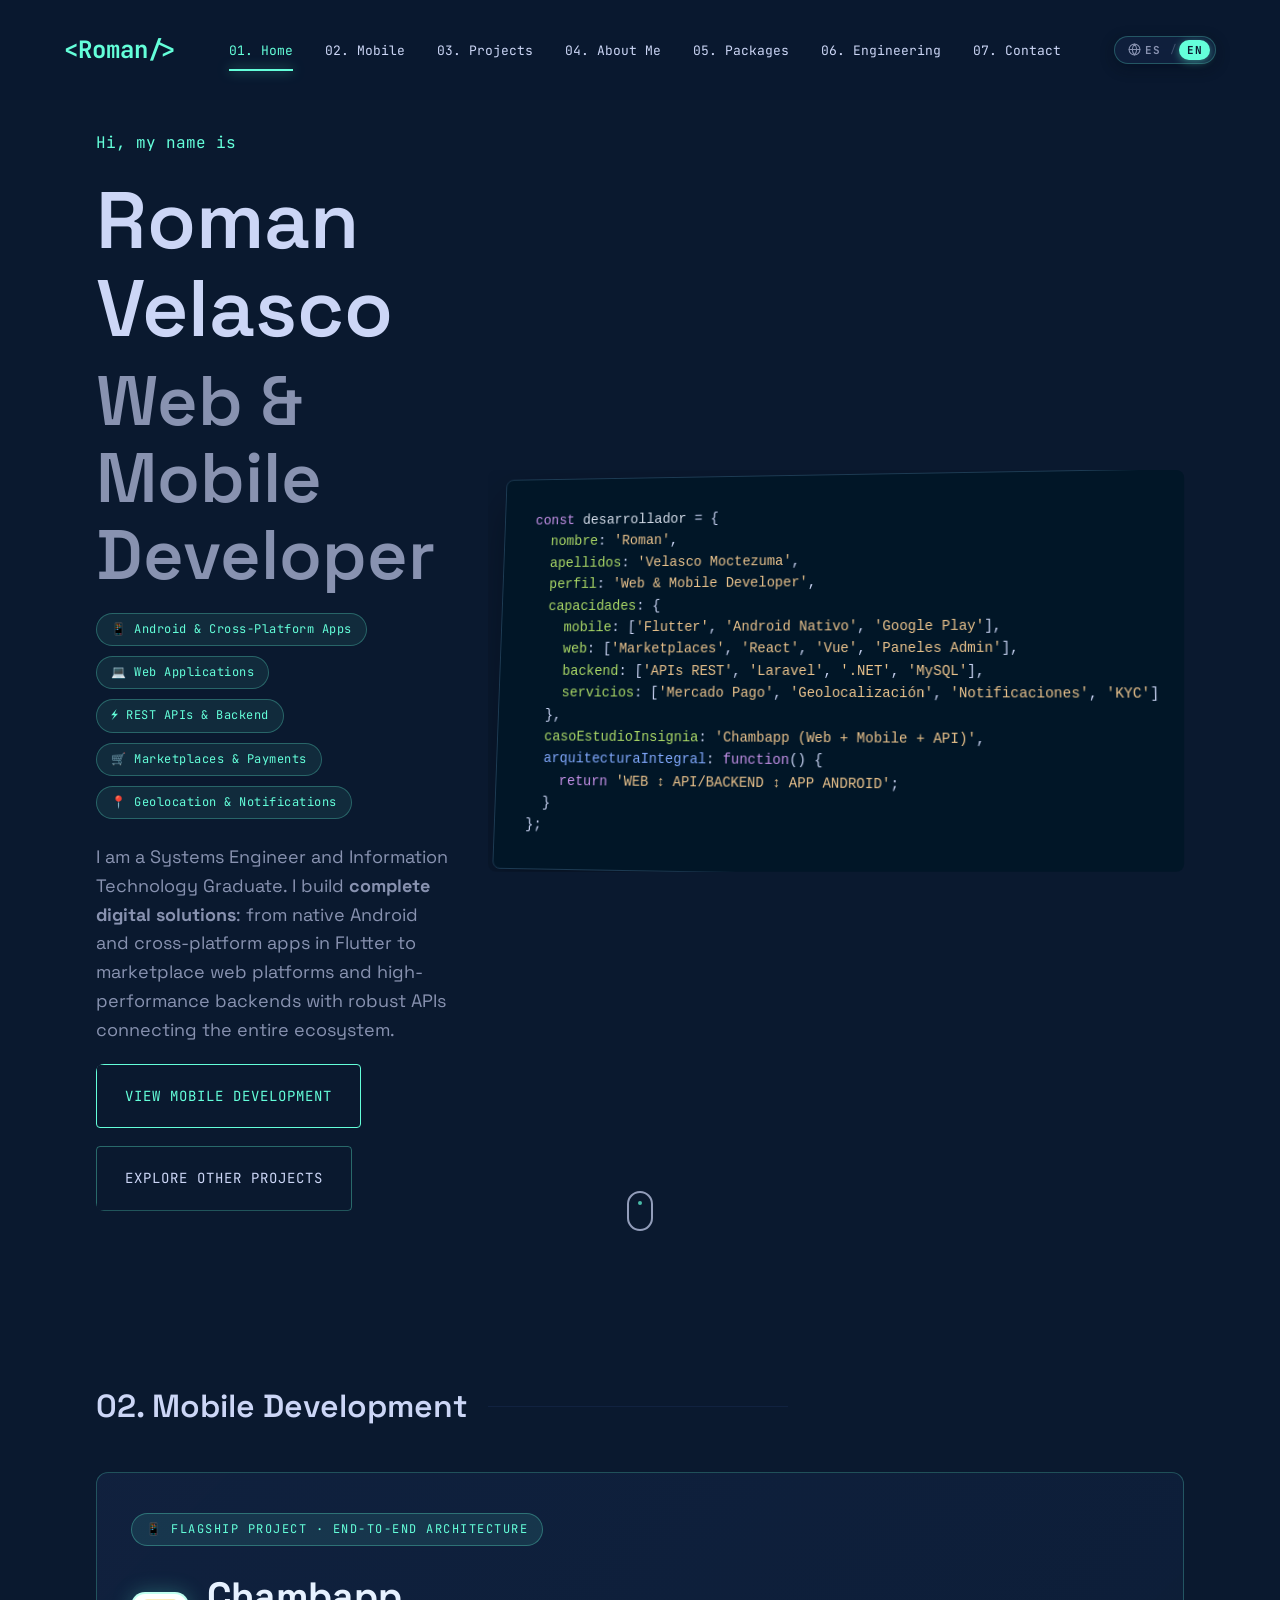
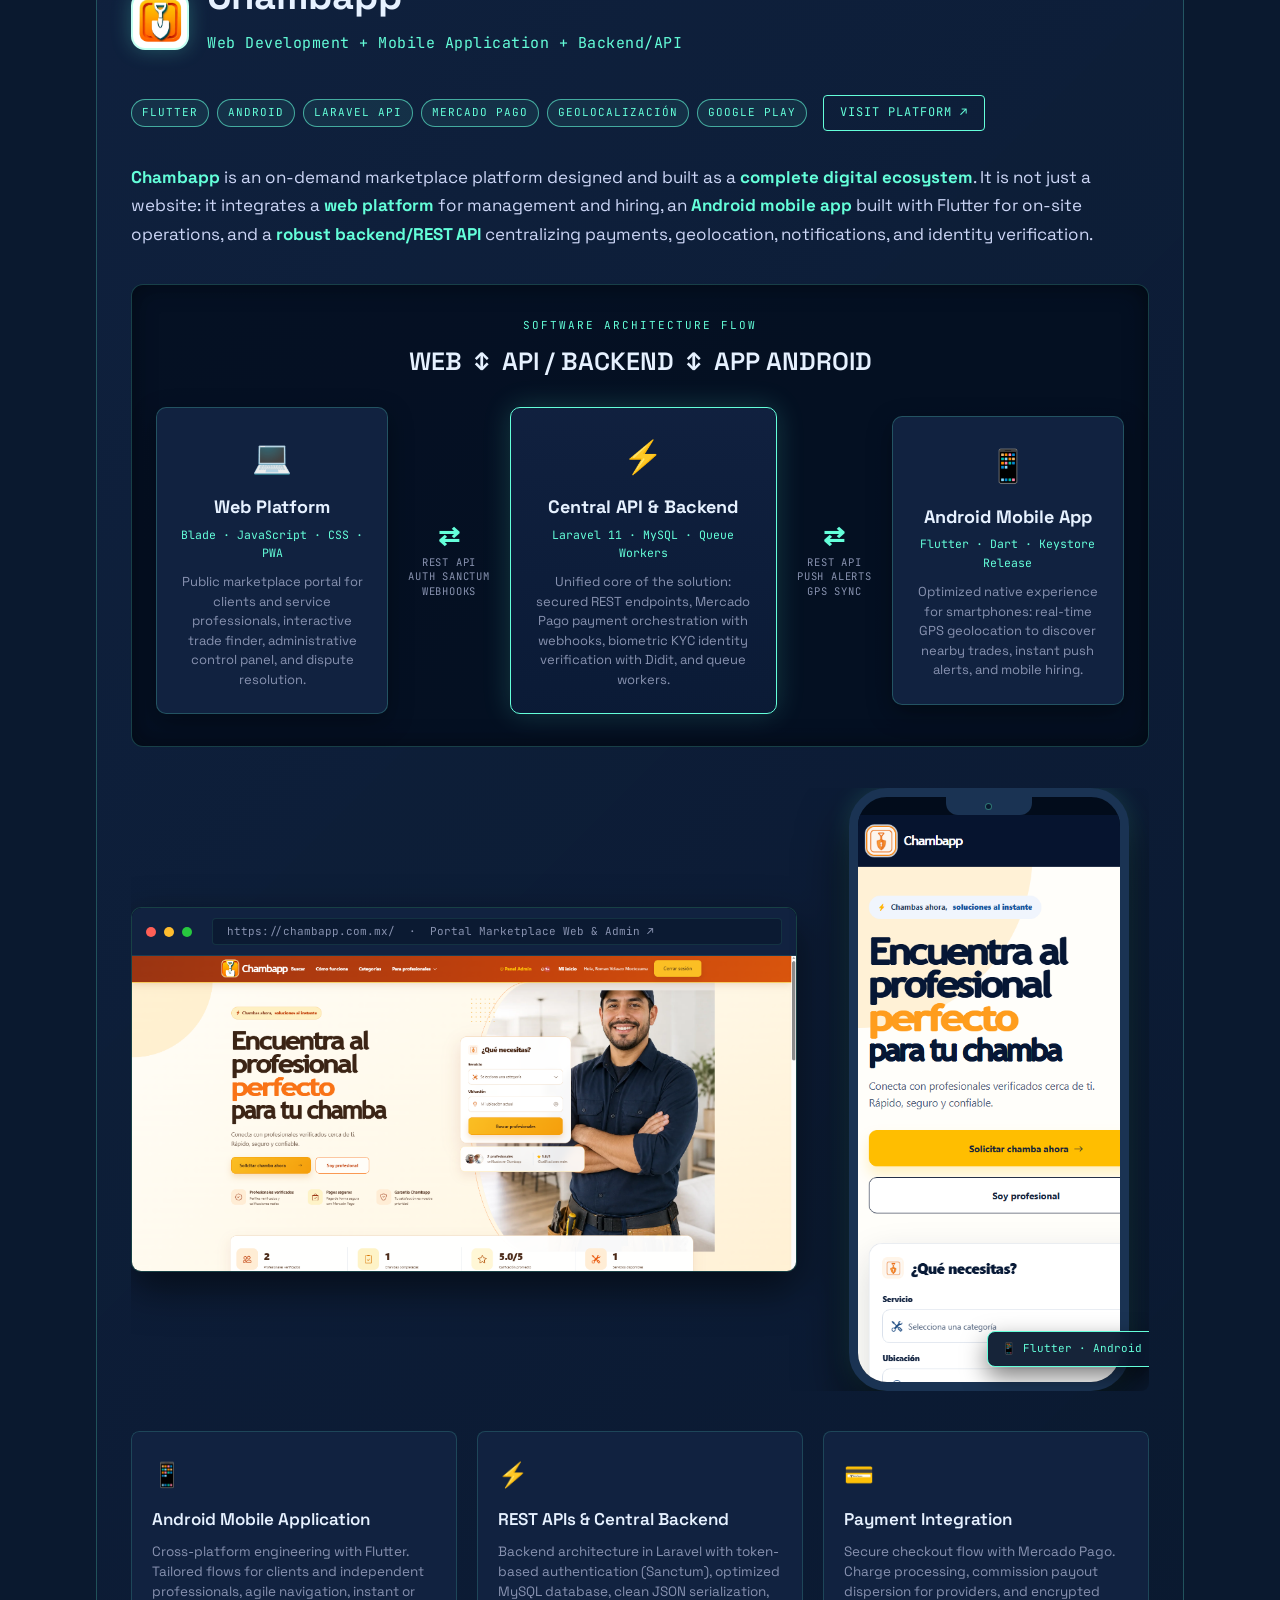
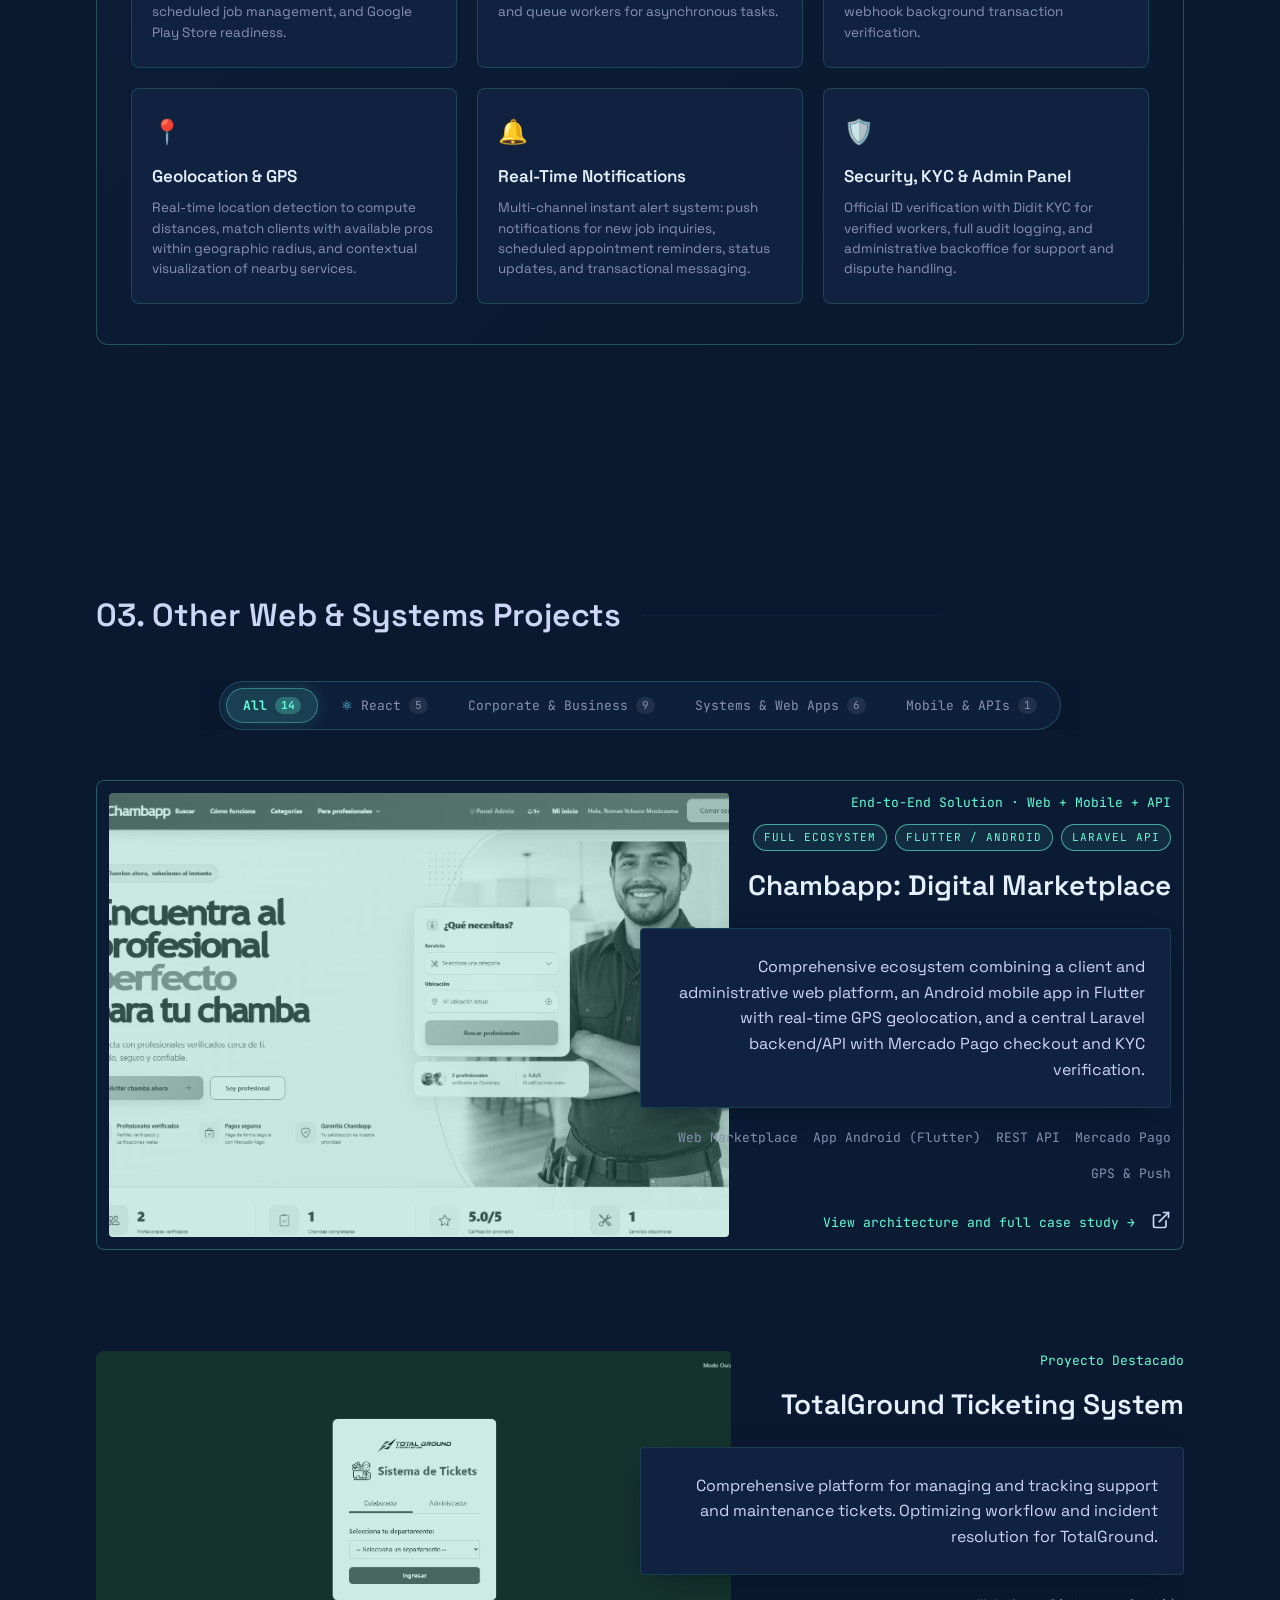
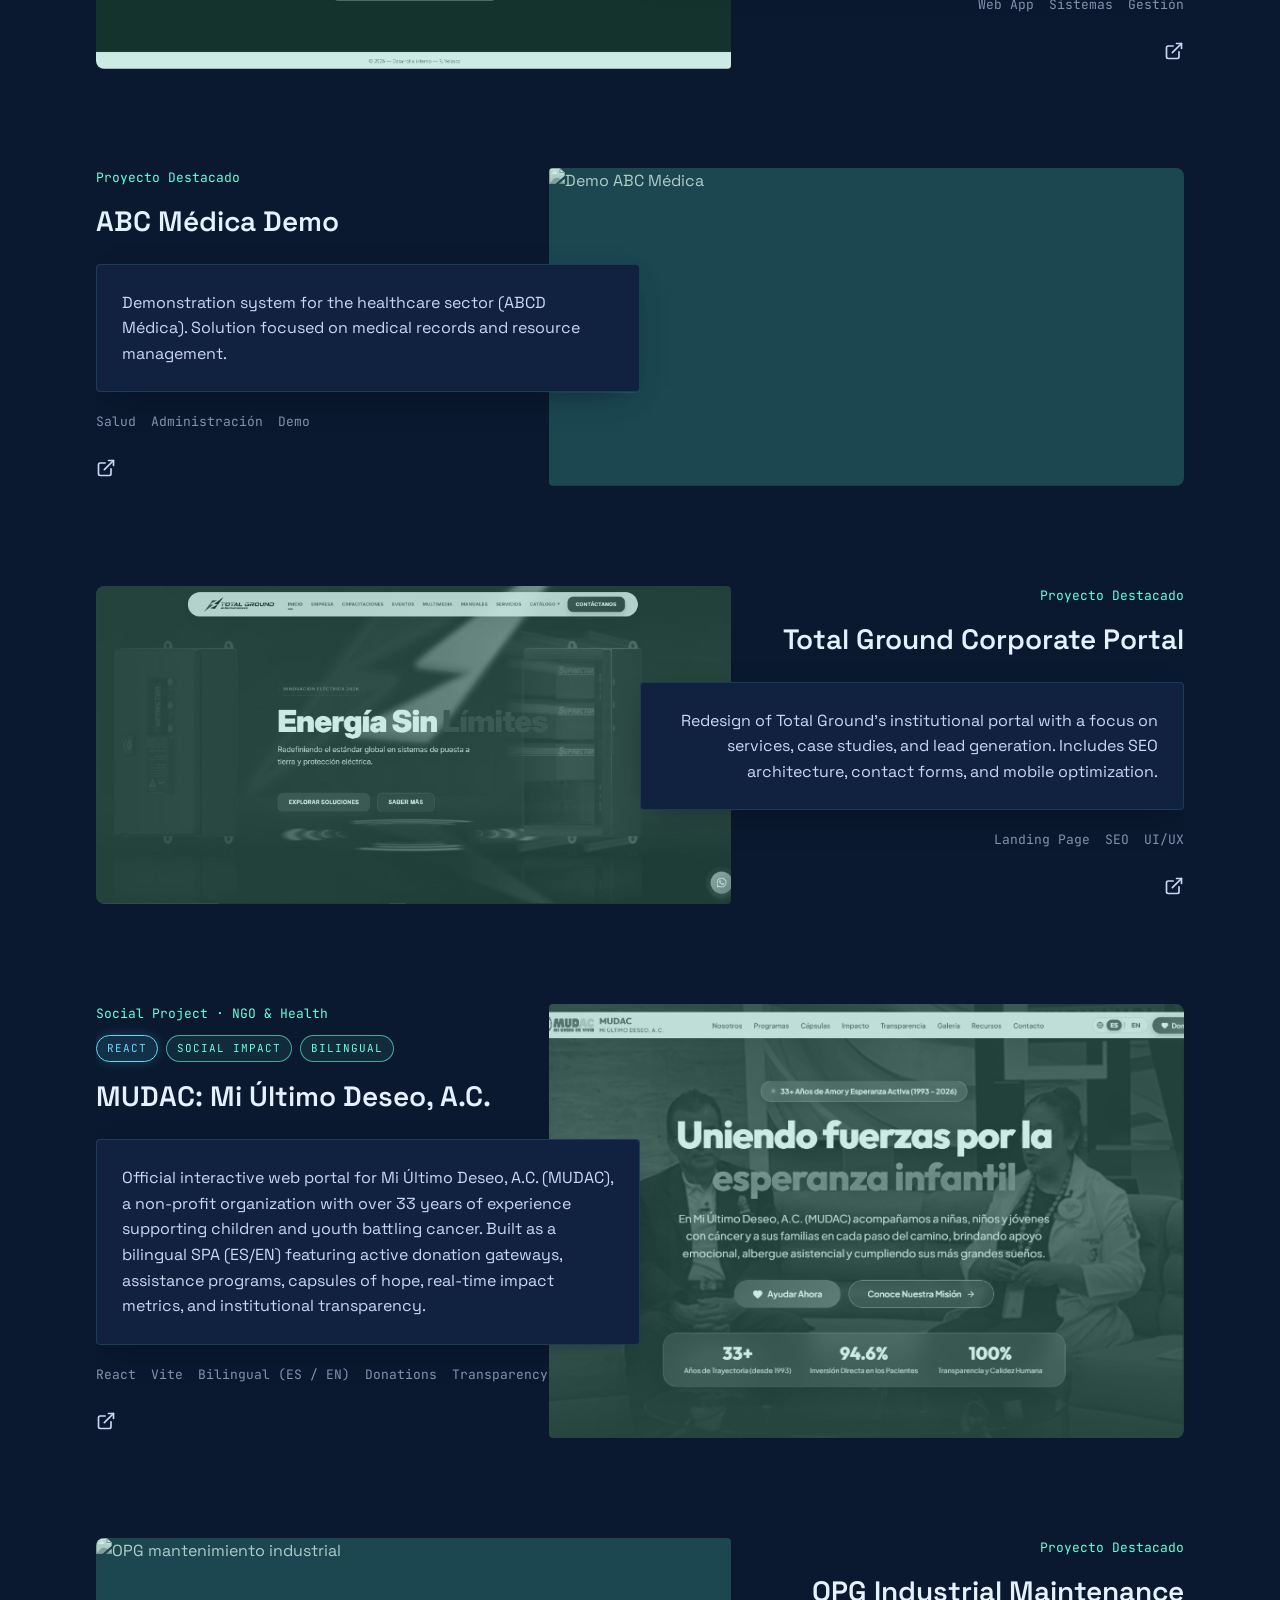
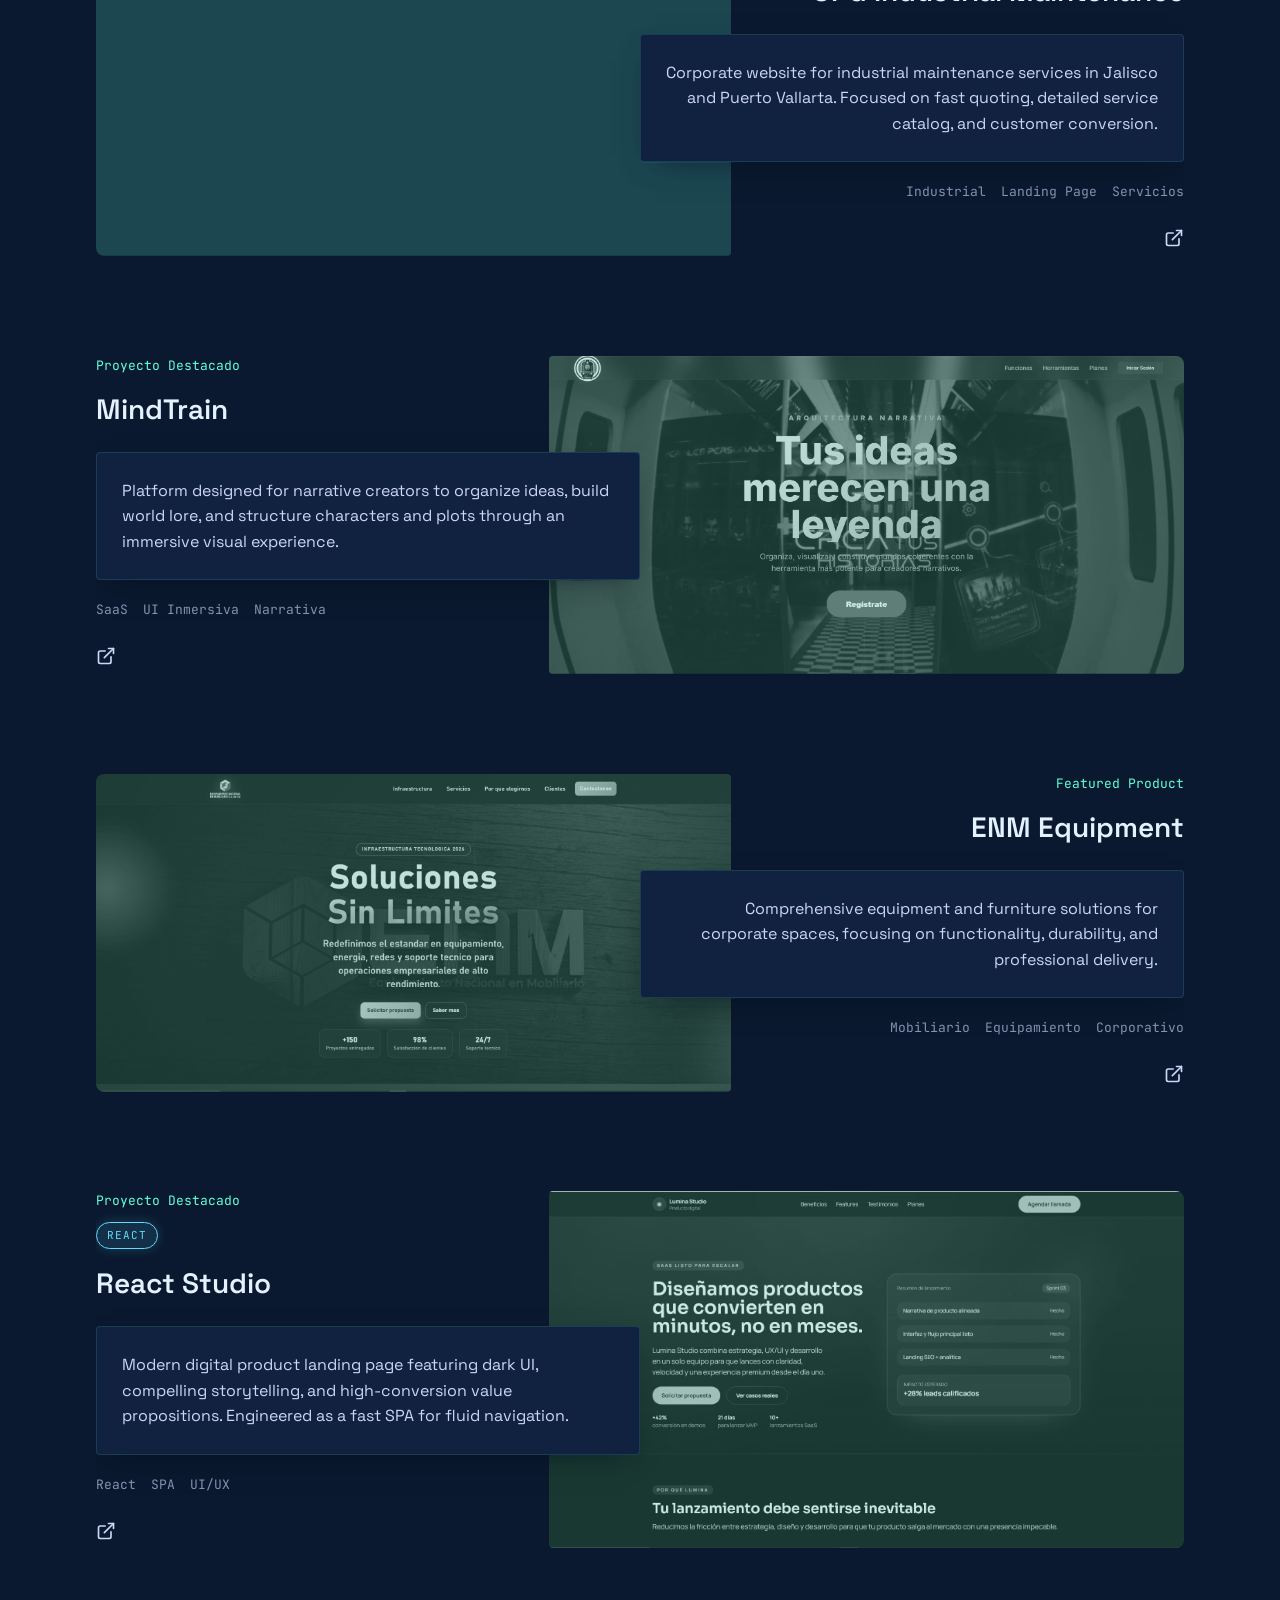
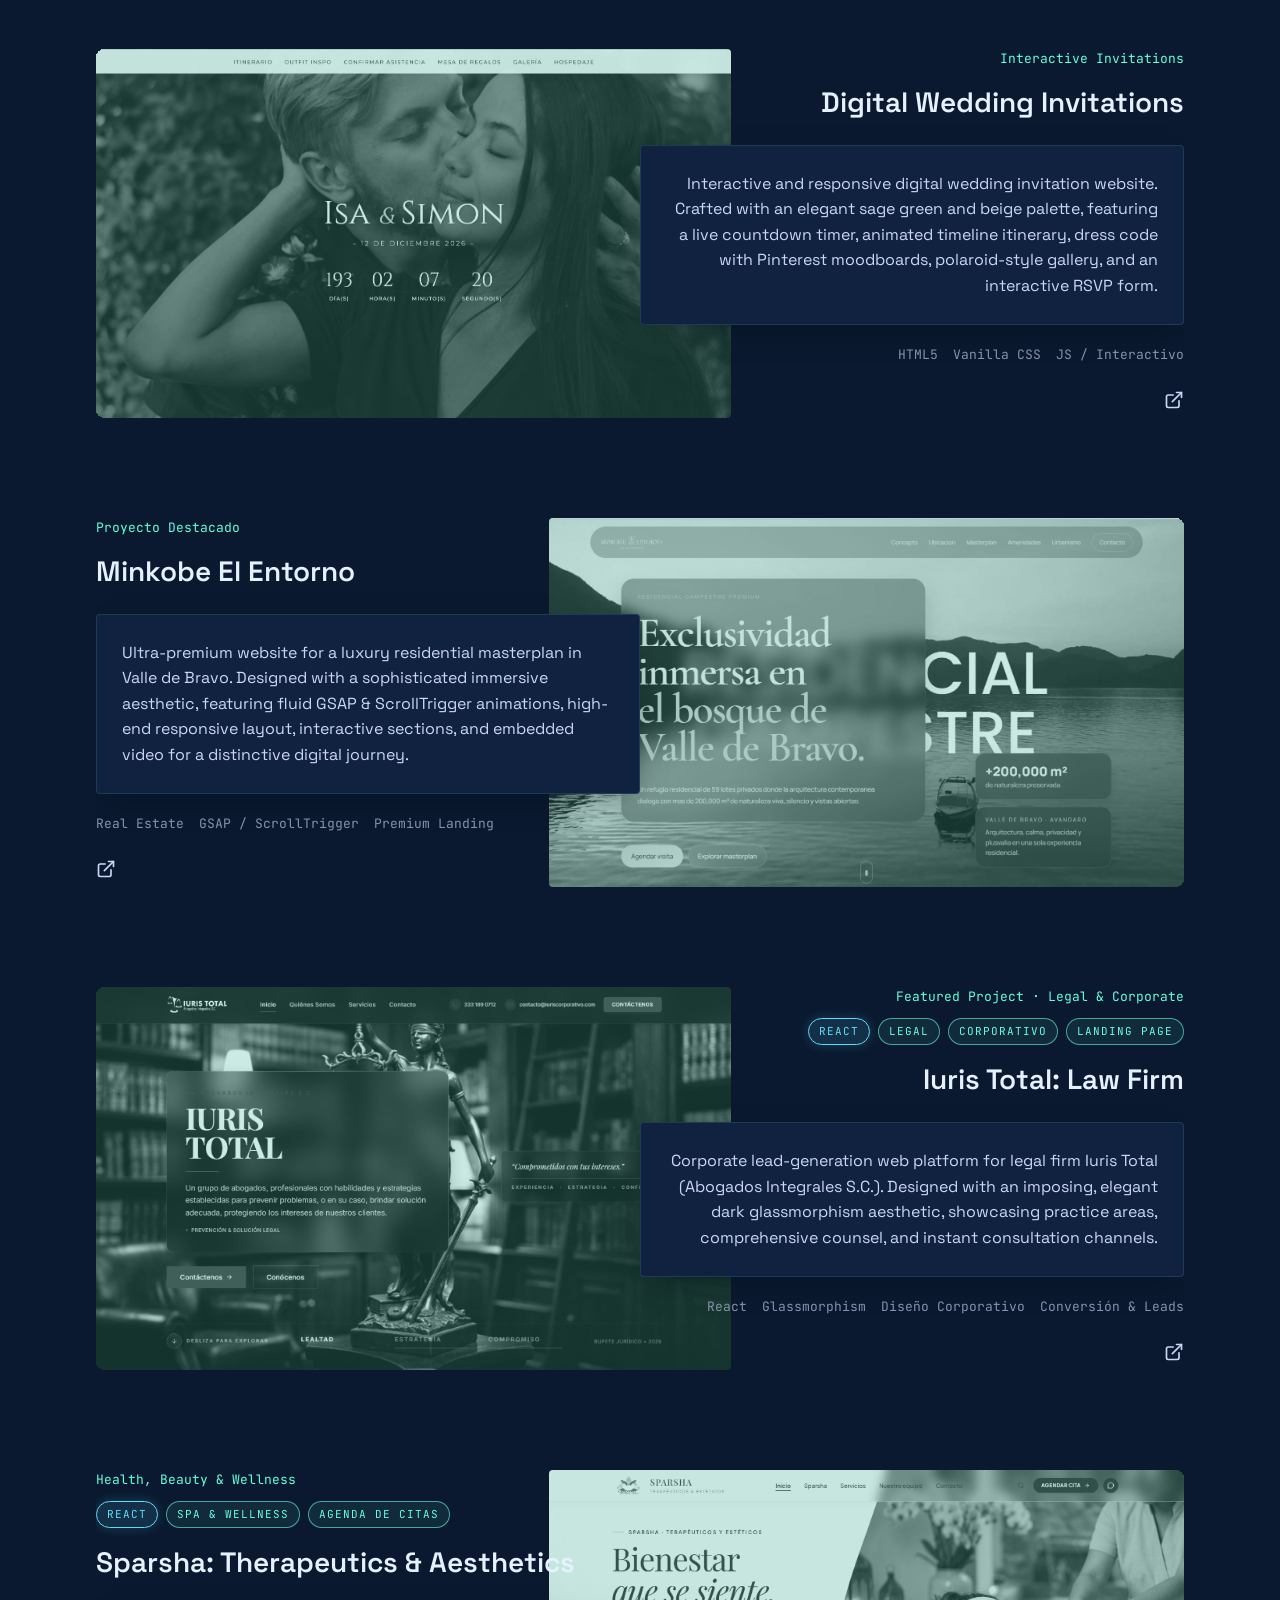
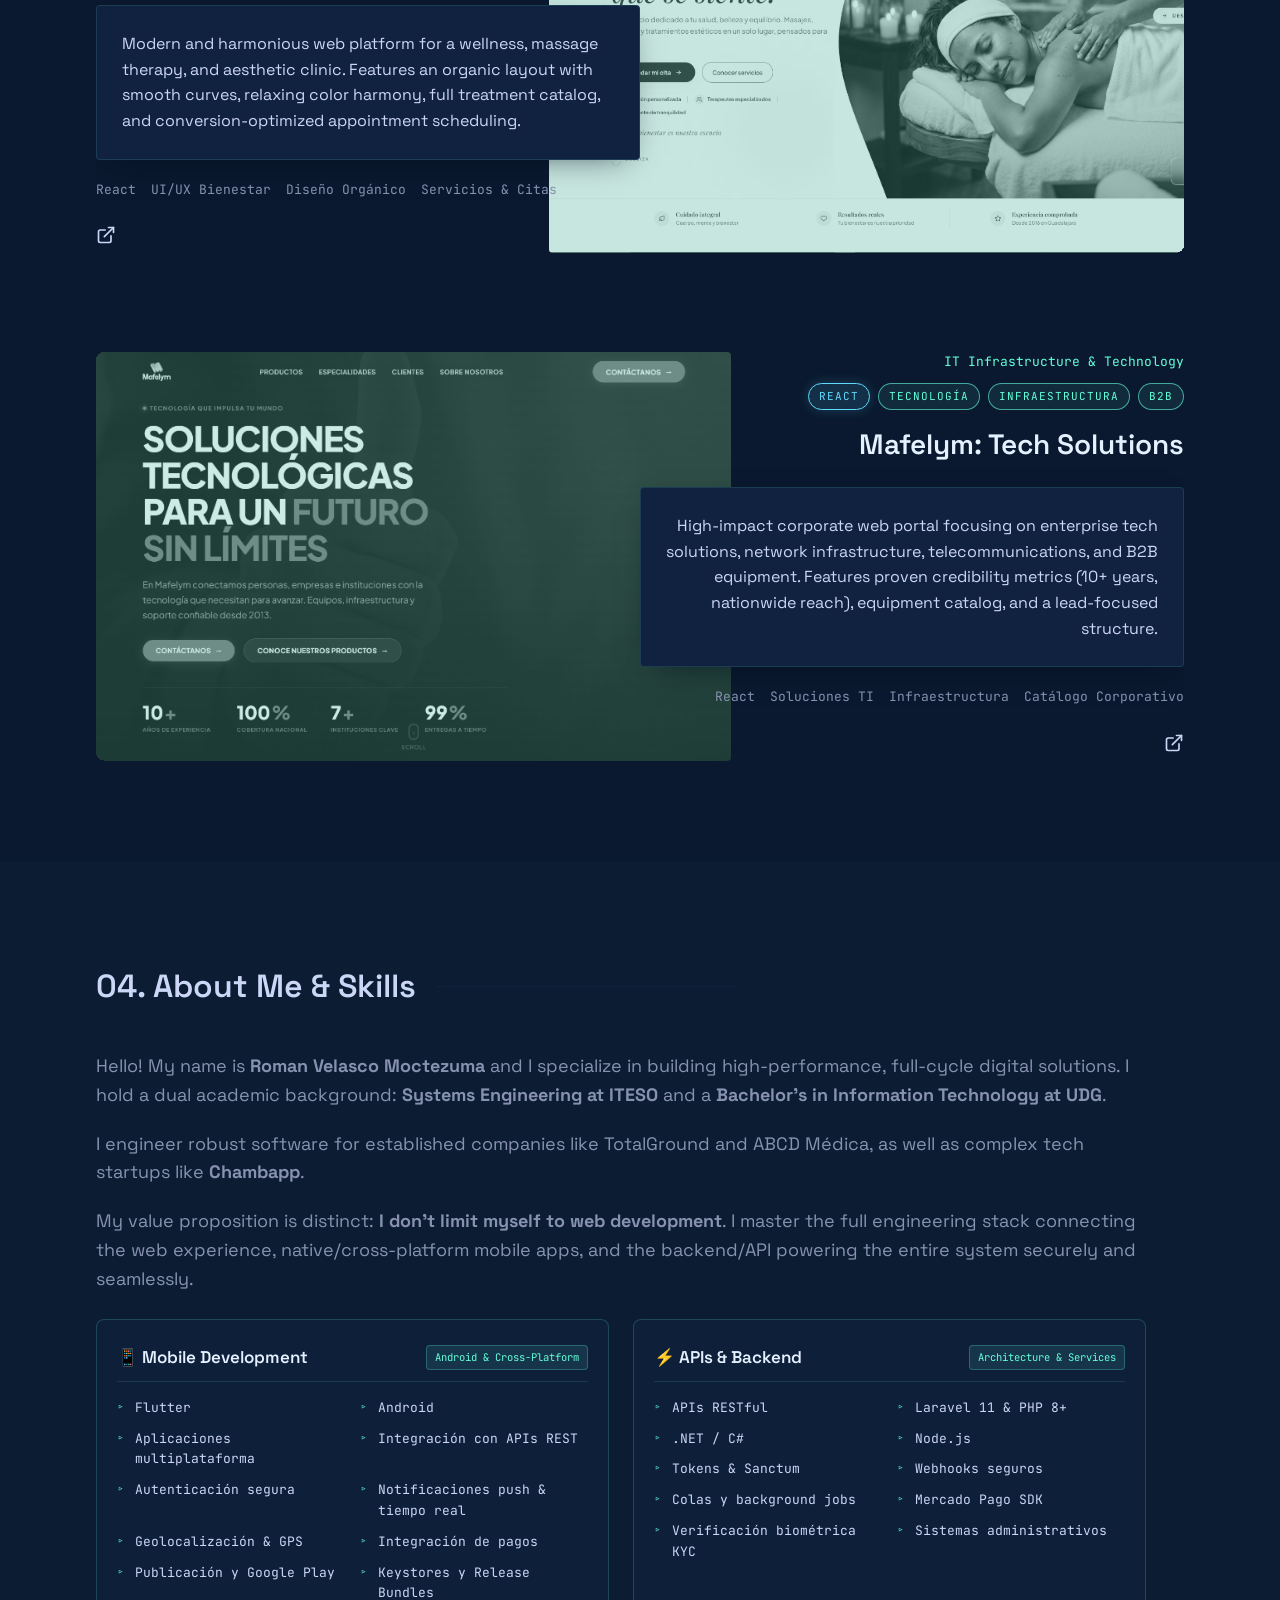
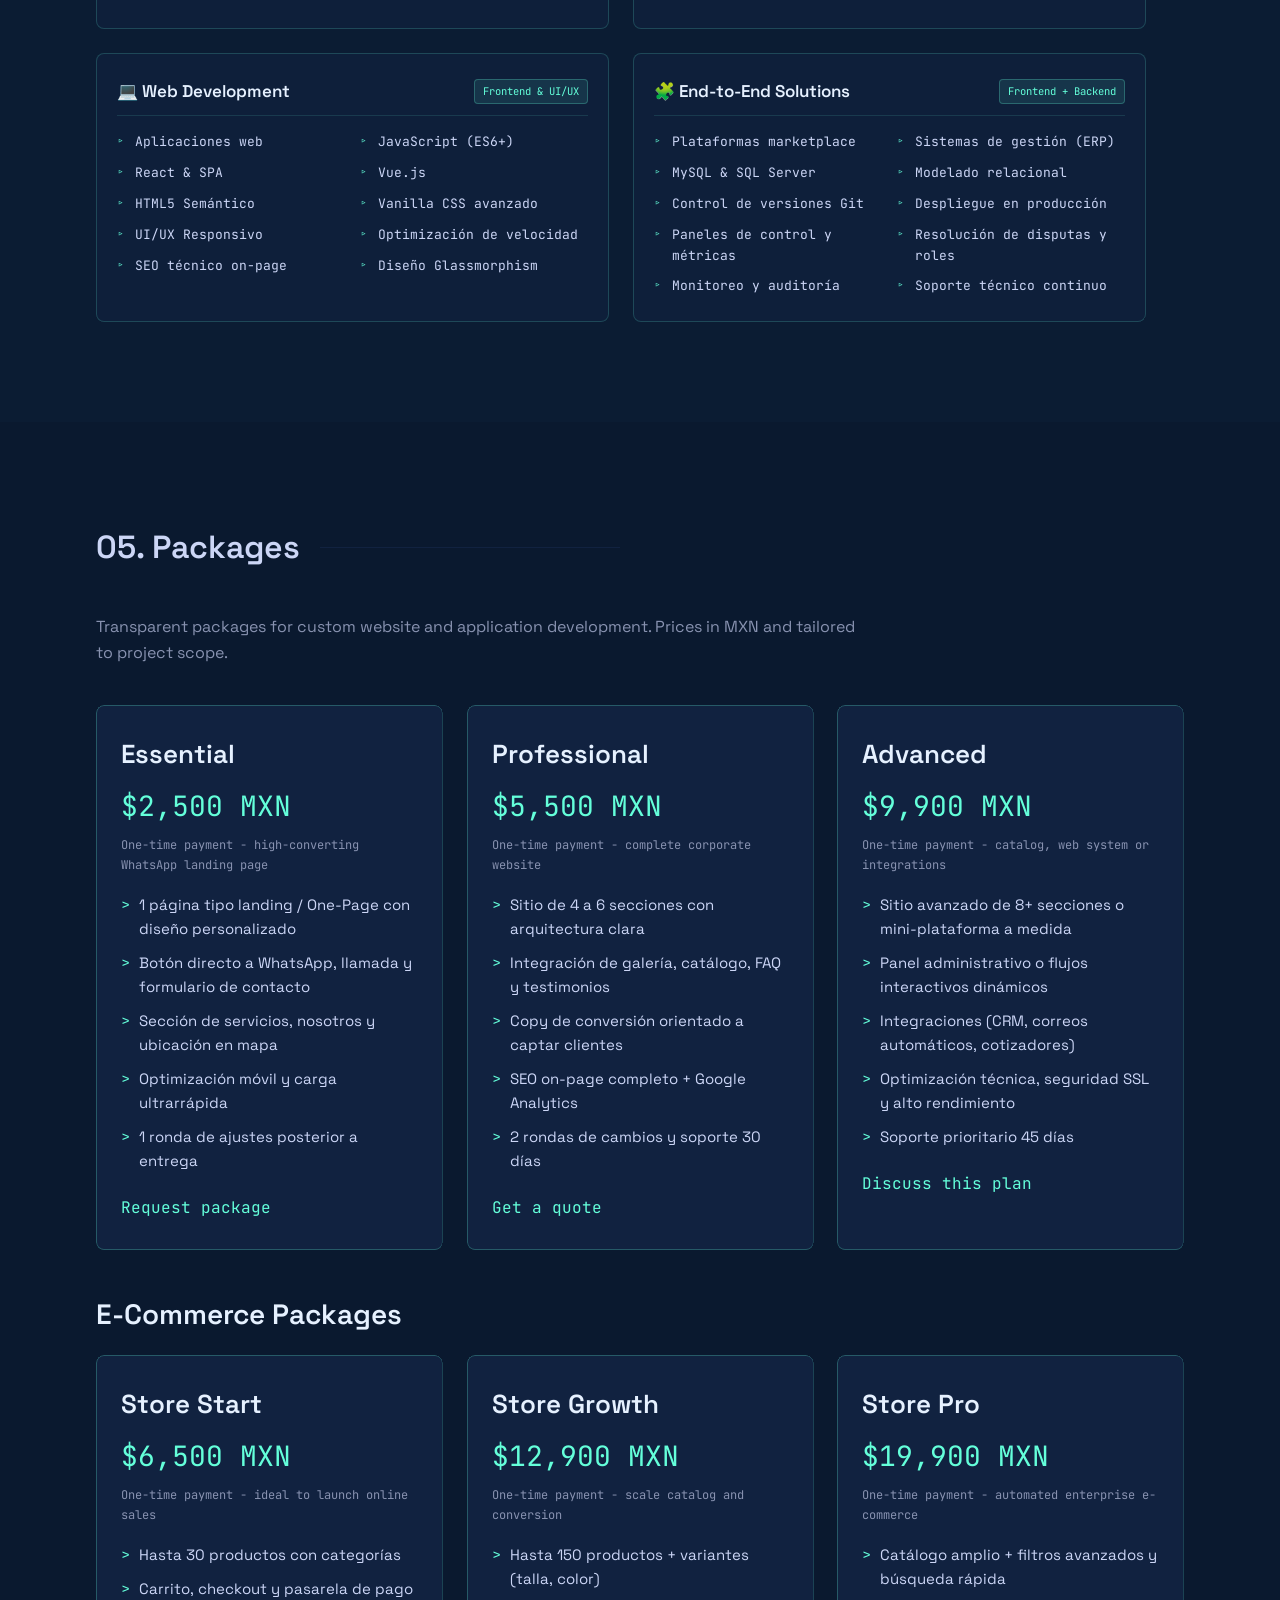
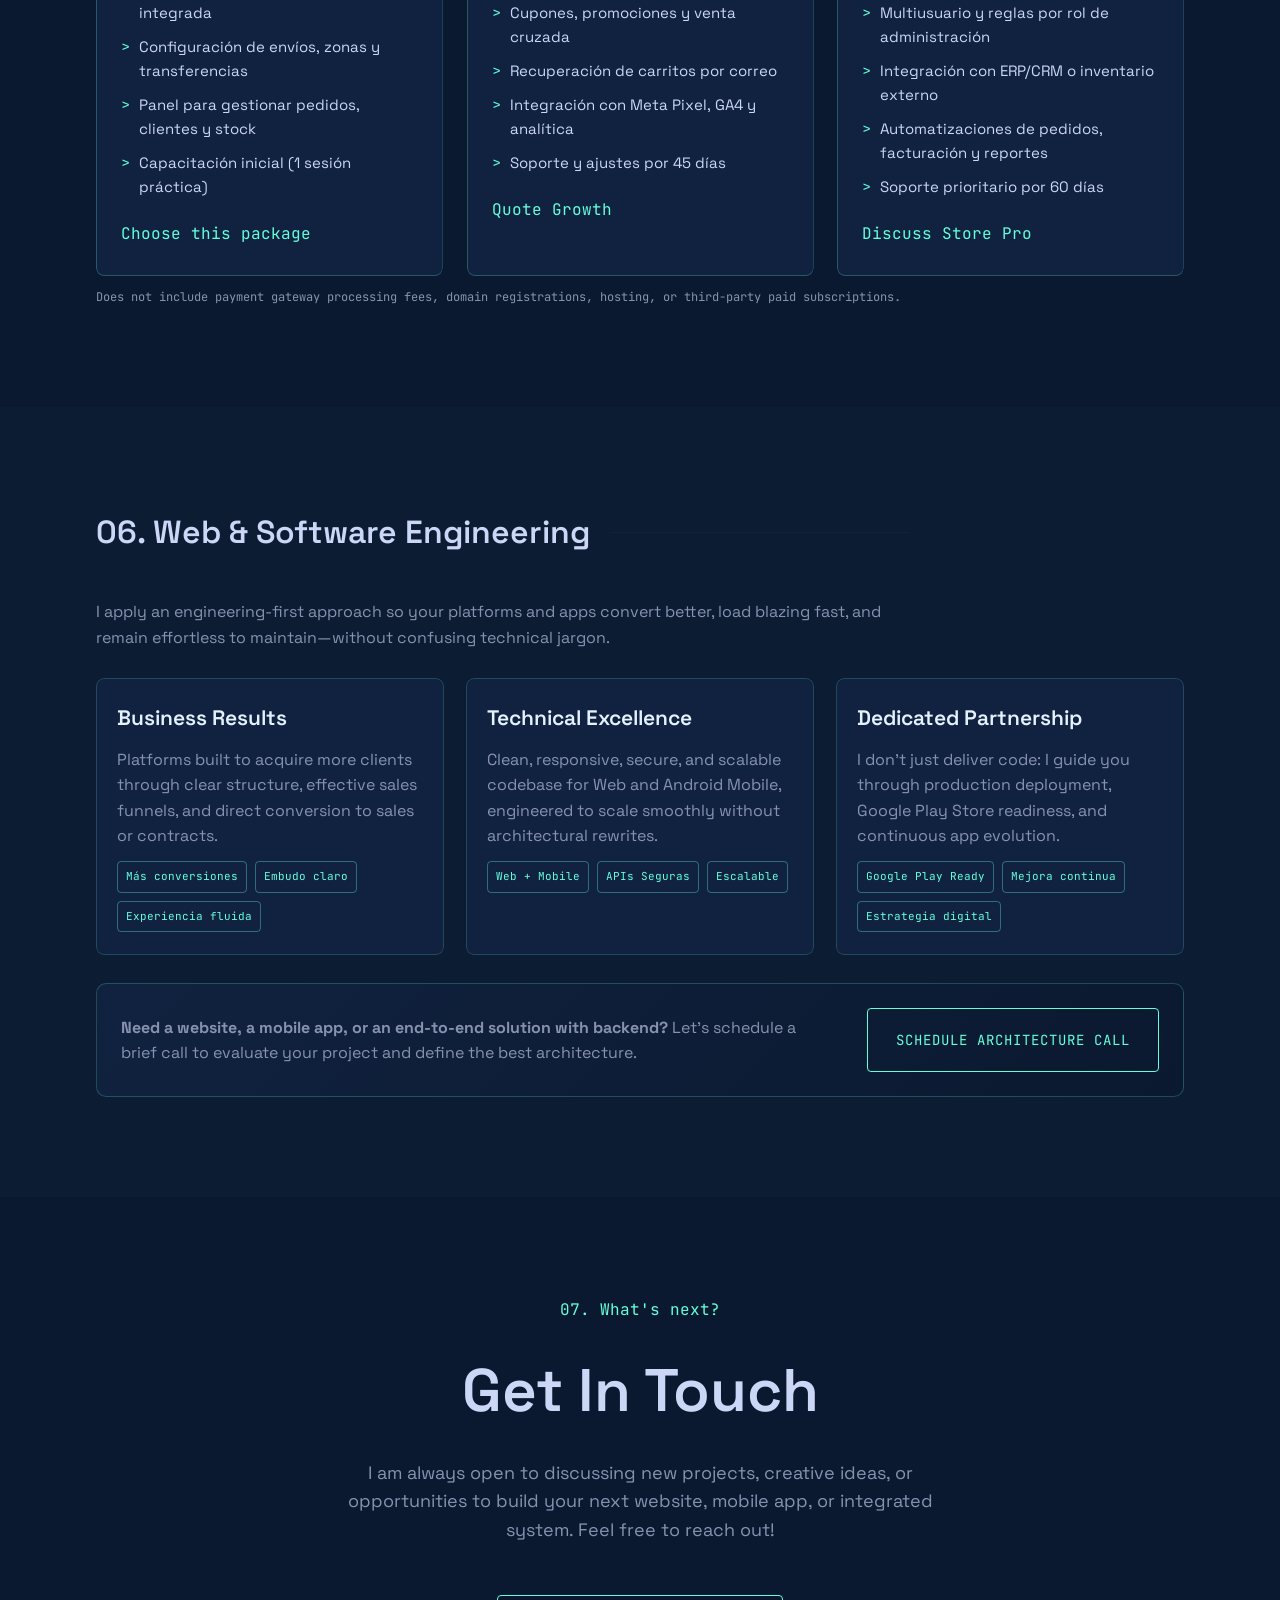
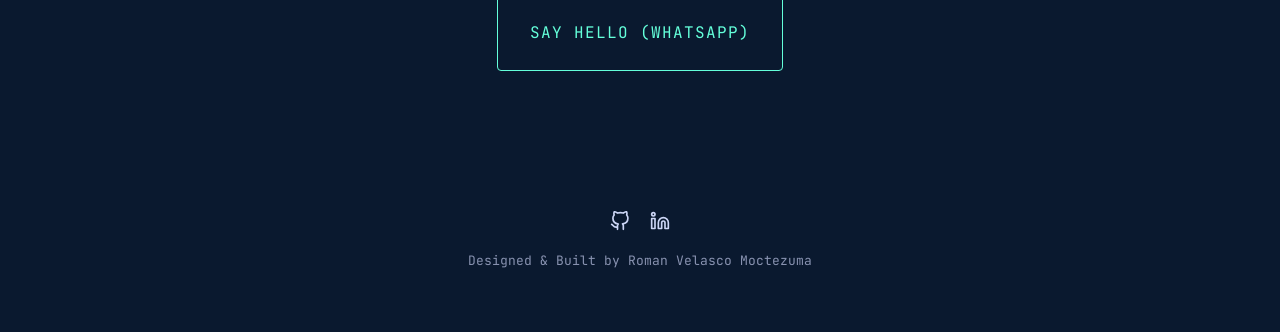
==== index-en.html @ 44af6c08 "Implementar versión en inglés con conmutador dinámico de idiomas ES/EN y archivo index-en.html" ====
<!DOCTYPE html>
<html lang="en">

<head>
    <meta charset="UTF-8">
    <meta name="viewport" content="width=device-width, initial-scale=1.0">
    <title>Roman Velasco | Web & Mobile Developer (Android, Flutter, APIs & Fullstack)</title>
    <meta name="description"
        content="Portafolio de Roman Velasco Moctezuma, Web & Mobile Developer especializado en aplicaciones móviles Android y multiplataforma, desarrollo web, APIs REST y soluciones completas frontend + backend.">
    <link rel="icon" type="image/png" href="images/icons8-dev-16.png">

    <!-- Fonts -->
    <link rel="preconnect" href="https://fonts.googleapis.com">
    <link rel="preconnect" href="https://fonts.gstatic.com" crossorigin>
    <link
        href="https://fonts.googleapis.com/css2?family=JetBrains+Mono:wght@400;700&family=Space+Grotesk:wght@300;400;600;700&display=swap"
        rel="stylesheet">

    <style>
        /* CSS Consolidated */
        :root {
            --bg-color: #0a192f;
            --bg-light: #112240;
            --text-primary: #ccd6f6;
            --text-secondary: #8892b0;
            --accent-color: #64ffda;
            --white: #e6f1ff;
            --font-mono: 'JetBrains Mono', monospace;
            --font-sans: 'Space Grotesk', sans-serif;
            --transition: all 0.25s cubic-bezier(0.645, 0.045, 0.355, 1);
            --nav-height: 100px;
        }

        * {
            margin: 0;
            padding: 0;
            box-sizing: border-box;
            cursor: default;
            /* Fallback to default if JS fails custom cursor */
        }

*/

        html {
            scroll-behavior: smooth;
        }

        body {
            background-color: var(--bg-color);
            color: var(--text-primary);
            font-family: var(--font-sans);
            line-height: 1.6;
            overflow-x: hidden;
        }


        /* Language Switcher */
        .nav-actions {
            display: flex;
            align-items: center;
            gap: 14px;
            z-index: 102;
        }

        .lang-switch {
            display: inline-flex;
            align-items: center;
            background: rgba(17, 34, 64, 0.85);
            border: 1px solid rgba(100, 255, 218, 0.25);
            border-radius: 20px;
            padding: 3px 5px;
            box-shadow: 0 4px 14px rgba(2, 12, 27, 0.45);
            backdrop-filter: blur(8px);
            -webkit-backdrop-filter: blur(8px);
            transition: var(--transition);
        }

        .lang-switch:hover {
            border-color: var(--accent-color);
            box-shadow: 0 4px 18px rgba(100, 255, 218, 0.2);
        }

        .lang-btn {
            background: transparent;
            border: none;
            color: var(--text-secondary);
            font-family: var(--font-mono);
            font-size: 11px;
            font-weight: 700;
            letter-spacing: 0.5px;
            padding: 3px 8px;
            border-radius: 14px;
            cursor: pointer;
            display: inline-flex;
            align-items: center;
            gap: 4px;
            transition: all 0.2s ease;
            outline: none;
        }

        .lang-btn:hover {
            color: var(--white);
        }

        .lang-btn.active {
            color: var(--bg-color);
            background: var(--accent-color);
            box-shadow: 0 2px 8px rgba(100, 255, 218, 0.45);
        }

        .lang-globe-icon {
            display: inline-block;
            vertical-align: middle;
        }

        .lang-divider {
            color: rgba(136, 146, 176, 0.4);
            font-family: var(--font-mono);
            font-size: 11px;
            user-select: none;
            margin: 0 2px;
        }

        @media (max-width: 768px) {
            .nav-actions {
                gap: 10px;
            }
            .lang-switch {
                padding: 2px 4px;
            }
            .lang-btn {
                padding: 2px 6px;
                font-size: 10px;
            }
        }

        /* Custom Cursor - Only works if JS runs */
        .cursor {
            width: 8px;
            height: 8px;
            background: var(--accent-color);
            border-radius: 50%;
            position: fixed;
            pointer-events: none;
            z-index: 9999;
            transform: translate(-50%, -50%);
            mix-blend-mode: difference;
            opacity: 0;
            /* Hidden by default until JS moves it */
        }

        .cursor-follower {
            width: 40px;
            height: 40px;
            border: 1px solid var(--accent-color);
            border-radius: 50%;
            position: fixed;
            pointer-events: none;
            z-index: 9998;
            transform: translate(-50%, -50%);
            opacity: 0;
            /* Hidden by default until JS moves it */
            transition: transform 0.15s, width 0.3s, height 0.3s, background 0.3s, opacity 0.3s;
        }

        /* Scrollbar */
        ::-webkit-scrollbar {
            width: 10px;
        }

        ::-webkit-scrollbar-track {
            background: var(--bg-color);
        }

        ::-webkit-scrollbar-thumb {
            background: var(--bg-light);
            border-radius: 5px;
            border: 2px solid var(--bg-color);
        }

        ::-webkit-scrollbar-thumb:hover {
            background: var(--accent-color);
        }

        a {
            text-decoration: none;
            color: inherit;
            transition: var(--transition);
        }

        a:hover {
            color: var(--accent-color);
            cursor: pointer;
        }

        ul {
            list-style: none;
        }

        h1,
        h2,
        h3,
        h4,
        h5,
        h6 {
            margin: 0 0 10px 0;
            font-weight: 600;
            color: var(--text-primary);
        }

        p {
            margin-bottom: 20px;
            color: var(--text-secondary);
        }

        .container {
            width: 85%;
            max-width: 1200px;
            margin: 0 auto;
        }

        .section {
            padding: 100px 0;
        }

        .btn-primary {
            display: inline-block;
            padding: 1.25rem 1.75rem;
            color: var(--accent-color);
            background-color: transparent;
            border: 1px solid var(--accent-color);
            border-radius: 4px;
            font-family: var(--font-mono);
            font-size: 14px;
            text-transform: uppercase;
            letter-spacing: 1px;
            transition: var(--transition);
        }

        .btn-primary:hover {
            background-color: rgba(100, 255, 218, 0.1);
            box-shadow: 4px 4px 0 var(--accent-color);
            transform: translate(-4px, -4px);
        }

        /* Navbar */
        .navbar {
            position: fixed;
            top: 0;
            width: 100%;
            height: var(--nav-height);
            background: rgba(10, 25, 47, 0.85);
            backdrop-filter: blur(10px);
            z-index: 100;
            display: flex;
            align-items: center;
            transition: var(--transition);
            box-shadow: 0 10px 30px -10px rgba(2, 12, 27, 0.7);
        }

        .nav-container {
            display: flex;
            justify-content: space-between;
            align-items: center;
            width: 90%;
        }

        .logo {
            color: var(--accent-color);
            font-family: var(--font-mono);
            font-size: 1.5rem;
            font-weight: 700;
            z-index: 101;
        }

        .nav-links {
            display: flex;
            gap: 2rem;
            position: relative;
        }

        .nav-links::after {
            content: "";
            position: absolute;
            left: var(--nav-indicator-left, 0px);
            width: var(--nav-indicator-width, 0px);
            bottom: -8px;
            height: 2px;
            background: var(--accent-color);
            box-shadow: 0 0 12px rgba(100, 255, 218, 0.6);
            transition: left 0.25s ease, width 0.25s ease, opacity 0.2s ease;
            opacity: var(--nav-indicator-opacity, 1);
        }

        .nav-link {
            font-family: var(--font-mono);
            font-size: 13px;
            color: var(--text-primary);
            position: relative;
            padding-bottom: 4px;
        }

        .nav-link:hover {
            color: var(--accent-color);
        }

        .nav-link.is-current {
            color: var(--accent-color);
        }

        .nav-link span {
            color: var(--accent-color);
        }

        .hamburger {
            display: none;
            z-index: 101;
            cursor: pointer;
            background: transparent;
            border: 0;
            padding: 6px;
        }

        .bar {
            display: block;
            width: 25px;
            height: 3px;
            margin: 5px auto;
            background-color: var(--accent-color);
            transition: var(--transition);
        }

        .hamburger.open .bar:nth-child(1) {
            transform: translateY(8px) rotate(45deg);
        }

        .hamburger.open .bar:nth-child(2) {
            opacity: 0;
        }

        .hamburger.open .bar:nth-child(3) {
            transform: translateY(-8px) rotate(-45deg);
        }

        .nav-overlay {
            position: fixed;
            inset: 0;
            background: rgba(2, 12, 27, 0.7);
            backdrop-filter: blur(2px);
            opacity: 0;
            pointer-events: none;
            transition: var(--transition);
            z-index: 95;
        }

        body.menu-open {
            overflow: hidden;
        }

        /* Hero */
        .hero {
            min-height: 100vh;
            display: flex;
            align-items: center;
            position: relative;
            padding: calc(var(--nav-height) + 30px) 0 70px;
        }

        .hero-container {
            display: grid;
            grid-template-columns: 3fr 2fr;
            gap: 2rem;
            align-items: center;
        }

        .subtitle {
            display: block;
            font-family: var(--font-mono);
            color: var(--accent-color);
            margin-bottom: 20px;
            font-size: 16px;
        }

        .hero h1 {
            font-size: clamp(40px, 8vw, 80px);
            color: var(--text-primary);
            line-height: 1.1;
        }

        .hero h2 {
            font-size: clamp(30px, 6vw, 70px);
            color: var(--text-secondary);
            line-height: 1.1;
            margin-bottom: 20px;
        }

        .hero p {
            max-width: 540px;
            font-size: 18px;
        }

        /* Code Block */
        .code-block {
            background: #011627;
            padding: 2rem;
            border-radius: 8px;
            box-shadow: 0 20px 50px rgba(0, 0, 0, 0.3);
            border: 1px solid #1d3b53;
            font-family: var(--font-mono);
            font-size: 14px;
            overflow-x: auto;
            position: relative;
            transform: perspective(1000px) rotateY(-5deg) rotateX(5deg);
            transition: transform 0.3s;
        }

        .code-block:hover {
            transform: perspective(1000px) rotateY(0) rotateX(0);
        }

        .keyword {
            color: #c792ea;
        }

        .variable {
            color: #d6deeb;
        }

        .property {
            color: #addb67;
        }

        .string {
            color: #ecc48d;
        }

        .boolean {
            color: #ff5874;
        }

        .function {
            color: #82aaff;
        }

        /* Scroll Indicator */
        .scroll-indicator {
            position: absolute;
            bottom: 40px;
            left: 50%;
            transform: translateX(-50%);
            display: flex;
            flex-direction: column;
            align-items: center;
            opacity: 0.7;
        }

        .mouse {
            width: 26px;
            height: 40px;
            border: 2px solid var(--text-primary);
            border-radius: 20px;
            position: relative;
            margin-bottom: 10px;
        }

        .wheel {
            width: 4px;
            height: 4px;
            background: var(--accent-color);
            border-radius: 50%;
            position: absolute;
            top: 8px;
            left: 50%;
            transform: translateX(-50%);
            animation: scroll 1.5s infinite;
        }

        @keyframes scroll {
            0% {
                transform: translate(-50%, 0);
                opacity: 1;
            }

            100% {
                transform: translate(-50%, 15px);
                opacity: 0;
            }
        }

        /* Work */
        .section-title {
            display: flex;
            align-items: center;
            font-size: clamp(26px, 5vw, 32px);
            margin-bottom: 40px;
            white-space: nowrap;
        }

        .section-title::before {
            counter-increment: section;
            margin-right: 10px;
            color: var(--accent-color);
            font-family: var(--font-mono);
            font-size: clamp(16px, 3vw, 20px);
            font-weight: 400;
        }

        .section-title::after {
            content: "";
            display: block;
            width: 300px;
            height: 1px;
            background-color: var(--bg-light);
            margin-left: 20px;
        }

        /* ==========================================================================
           Interactive Projects Filter Bar
           ========================================================================== */
        .projects-filter-wrapper {
            display: flex;
            justify-content: center;
            margin: 0 auto 50px auto;
            width: 100%;
        }

        .projects-filter-bar {
            display: inline-flex;
            align-items: center;
            gap: 6px;
            background: rgba(17, 34, 64, 0.75);
            backdrop-filter: blur(14px);
            -webkit-backdrop-filter: blur(14px);
            border: 1px solid rgba(100, 255, 218, 0.2);
            border-radius: 50px;
            padding: 6px;
            box-shadow: 0 10px 30px -10px rgba(2, 12, 27, 0.7);
            max-width: 100%;
            overflow-x: auto;
            scrollbar-width: none;
        }

        .projects-filter-bar::-webkit-scrollbar {
            display: none;
        }

        .filter-btn {
            background: transparent;
            border: 1px solid transparent;
            color: var(--text-secondary);
            font-family: var(--font-mono);
            font-size: 13px;
            padding: 8px 16px;
            border-radius: 30px;
            cursor: pointer;
            display: inline-flex;
            align-items: center;
            gap: 8px;
            white-space: nowrap;
            transition: all 0.25s cubic-bezier(0.645, 0.045, 0.355, 1);
        }

        .filter-btn:hover {
            color: var(--white);
            background: rgba(100, 255, 218, 0.08);
        }

        .filter-btn.active {
            color: var(--accent-color);
            background: rgba(100, 255, 218, 0.14);
            border-color: rgba(100, 255, 218, 0.35);
            box-shadow: 0 0 15px rgba(100, 255, 218, 0.15);
            font-weight: 700;
        }

        .filter-count {
            display: inline-block;
            font-size: 11px;
            line-height: 1;
            padding: 3px 6px;
            border-radius: 10px;
            background: rgba(255, 255, 255, 0.08);
            color: var(--text-secondary);
            transition: all 0.25s ease;
        }

        .filter-btn.active .filter-count {
            background: rgba(100, 255, 218, 0.25);
            color: var(--accent-color);
        }

        /* Project Filtering Animation */
        .project-card.is-hidden {
            display: none !important;
        }

        @keyframes projectCardEntrance {
            from {
                opacity: 0;
                transform: translateY(22px) scale(0.99);
            }
            to {
                opacity: 1;
                transform: translateY(0) scale(1);
            }
        }

        .project-card.filter-animate {
            animation: projectCardEntrance 0.38s cubic-bezier(0.16, 1, 0.3, 1) forwards;
        }

        /* ==========================================================================
           Floating WhatsApp Button
           ========================================================================== */
        .floating-whatsapp-container {
            position: fixed;
            bottom: 30px;
            right: 30px;
            z-index: 9990;
            opacity: 0;
            transform: translateY(20px) scale(0.9);
            pointer-events: none;
            transition: opacity 0.35s cubic-bezier(0.16, 1, 0.3, 1),
                        transform 0.35s cubic-bezier(0.16, 1, 0.3, 1);
        }

        .floating-whatsapp-container.is-visible {
            opacity: 1;
            transform: translateY(0) scale(1);
            pointer-events: auto;
        }

        .floating-whatsapp-btn {
            position: relative;
            display: flex;
            align-items: center;
            justify-content: center;
            width: 58px;
            height: 58px;
            background: linear-gradient(135deg, #25D366 0%, #128C7E 100%);
            color: #ffffff;
            border-radius: 50%;
            box-shadow: 0 8px 24px rgba(37, 211, 102, 0.35), 0 4px 10px rgba(0, 0, 0, 0.3);
            text-decoration: none;
            cursor: pointer;
            transition: transform 0.25s cubic-bezier(0.34, 1.56, 0.64, 1), box-shadow 0.25s ease;
        }

        .floating-whatsapp-btn:hover {
            transform: scale(1.08) translateY(-2px);
            box-shadow: 0 12px 28px rgba(37, 211, 102, 0.5), 0 6px 14px rgba(0, 0, 0, 0.35);
        }

        .whatsapp-pulse {
            position: absolute;
            inset: -4px;
            border-radius: 50%;
            border: 2px solid rgba(37, 211, 102, 0.6);
            animation: waPulse 2.2s infinite cubic-bezier(0.24, 0, 0.38, 1);
            pointer-events: none;
        }

        @keyframes waPulse {
            0% {
                transform: scale(1);
                opacity: 0.8;
            }
            70% {
                transform: scale(1.38);
                opacity: 0;
            }
            100% {
                transform: scale(1.38);
                opacity: 0;
            }
        }

        .whatsapp-icon-box {
            display: flex;
            align-items: center;
            justify-content: center;
            width: 100%;
            height: 100%;
        }

        .whatsapp-icon-box svg {
            width: 32px;
            height: 32px;
            fill: #ffffff;
        }

        /* Tooltip Card */
        .whatsapp-tooltip {
            position: absolute;
            right: 70px;
            display: flex;
            flex-direction: column;
            background: rgba(10, 25, 47, 0.95);
            backdrop-filter: blur(12px);
            -webkit-backdrop-filter: blur(12px);
            border: 1px solid rgba(37, 211, 102, 0.35);
            border-radius: 12px;
            padding: 8px 14px;
            white-space: nowrap;
            box-shadow: 0 10px 30px -10px rgba(2, 12, 27, 0.8);
            opacity: 0;
            visibility: hidden;
            transform: translateX(10px);
            transition: all 0.25s ease;
            pointer-events: none;
        }

        .whatsapp-tooltip-title {
            font-family: var(--font-sans);
            font-size: 13px;
            font-weight: 600;
            color: var(--white);
        }

        .whatsapp-tooltip-sub {
            font-family: var(--font-mono);
            font-size: 11px;
            color: #25D366;
        }

        .floating-whatsapp-btn:hover .whatsapp-tooltip {
            opacity: 1;
            visibility: visible;
            transform: translateX(0);
        }

        @media (max-width: 768px) {
            .projects-filter-wrapper {
                margin: 0 auto 35px auto;
                justify-content: flex-start;
                padding-bottom: 6px;
            }
            .projects-filter-bar {
                padding: 4px;
                border-radius: 25px;
            }
            .filter-btn {
                font-size: 12px;
                padding: 6px 12px;
            }
            .floating-whatsapp-container {
                bottom: 20px;
                right: 20px;
            }
            .floating-whatsapp-btn {
                width: 52px;
                height: 52px;
            }
            .whatsapp-icon-box svg {
                width: 28px;
                height: 28px;
            }
            .whatsapp-tooltip {
                display: none;
            }
        }

        .projects-grid {
            display: flex;
            flex-direction: column;
            gap: 100px;
        }

        .project-card {
            display: grid;
            grid-template-columns: repeat(12, 1fr);
            align-items: center;
            position: relative;
        }

        .project-image {
            grid-column: 1 / 8;
            grid-row: 1 / -1;
            position: relative;
            border-radius: 4px;
            overflow: hidden;
            height: 100%;
        }

        .project-image img {
            width: 100%;
            height: 100%;
            object-fit: cover;
            filter: grayscale(100%) contrast(1) brightness(90%);
            transition: var(--transition);
        }

        .project-overlay {
            position: absolute;
            top: 0;
            left: 0;
            width: 100%;
            height: 100%;
            background-color: rgba(100, 255, 218, 0.2);
            transition: var(--transition);
        }

        .project-card:hover .project-image img {
            filter: none;
        }

        .project-card:hover .project-overlay {
            background-color: transparent;
        }

        .project-content {
            grid-column: 7 / -1;
            grid-row: 1 / -1;
            text-align: right;
            z-index: 2;
        }

        /* Right Aligned Project */
        .project-card-right .project-image {
            grid-column: 6 / -1;
        }

        .project-card-right .project-content {
            grid-column: 1 / 7;
            text-align: left;
        }

        .project-overline {
            color: var(--accent-color);
            font-family: var(--font-mono);
            font-size: 13px;
            margin-bottom: 10px;
            display: block;
        }

        .project-tags {
            display: flex;
            flex-wrap: wrap;
            align-items: center;
            gap: 8px;
            margin-bottom: 12px;
            justify-content: flex-end;
        }

        .project-card-right .project-tags {
            justify-content: flex-start;
        }

        .project-tag {
            font-family: var(--font-mono);
            font-size: 11px;
            letter-spacing: 1px;
            text-transform: uppercase;
            padding: 4px 10px;
            border-radius: 999px;
            border: 1px solid rgba(100, 255, 218, 0.6);
            color: var(--accent-color);
            background: rgba(100, 255, 218, 0.08);
        }

        .project-tag.react {
            border-color: #61dafb;
            color: #61dafb;
            background: rgba(97, 218, 251, 0.12);
            box-shadow: 0 0 12px rgba(97, 218, 251, 0.2);
        }

        .project-title {
            font-size: 28px;
            color: var(--white);
            margin-bottom: 20px;
        }

        .project-description {
            background-color: var(--bg-light);
            padding: 25px;
            border-radius: 4px;
            box-shadow: 0 10px 30px -15px rgba(2, 12, 27, 0.7);
            margin-bottom: 20px;
        }

        .project-description p {
            margin-bottom: 0;
            color: var(--text-primary);
        }

        .project-tech-list {
            display: flex;
            flex-wrap: wrap;
            justify-content: flex-end;
            gap: 15px;
            margin-bottom: 25px;
            font-family: var(--font-mono);
            font-size: 13px;
            color: var(--text-secondary);
        }

        .project-card-right .project-tech-list {
            justify-content: flex-start;
        }

        .project-links {
            display: flex;
            justify-content: flex-end;
            gap: 20px;
        }

        .project-card-right .project-links {
            justify-content: flex-start;
        }

        .project-links a {
            color: var(--text-primary);
        }

        .project-links a:hover {
            color: var(--accent-color);
        }

        .package-card,
        .engineering-card,
        .quote-card,
        .ops-box,
        .stack-card,
        .project-description {
            position: relative;
            overflow: hidden;
            border: 1px solid rgba(100, 255, 218, 0.12);
            backdrop-filter: blur(8px);
        }

        .package-card::before,
        .engineering-card::before,
        .quote-card::before,
        .ops-box::before,
        .stack-card::before,
        .project-description::before {
            content: "";
            position: absolute;
            inset: -30% -40%;
            background: radial-gradient(circle at top right, rgba(100, 255, 218, 0.2), transparent 55%);
            opacity: 0;
            transform: translateY(8px);
            transition: opacity 0.35s ease, transform 0.35s ease;
            pointer-events: none;
        }

        .package-card:hover::before,
        .engineering-card:hover::before,
        .quote-card:hover::before,
        .ops-box:hover::before,
        .stack-card:hover::before,
        .project-card:hover .project-description::before {
            opacity: 1;
            transform: translateY(0);
        }

        /* About & Contact */
        .bg-dim {
            background-color: #0b1c33;
        }

        .about-content {
            display: block;
            max-width: 1050px;
        }

        .about-text p {
            font-size: 18px;
        }

        .skills-list {
            display: grid;
            grid-template-columns: repeat(2, minmax(140px, 200px));
            gap: 10px;
            padding: 0;
            margin: 20px 0 0 0;
            list-style: none;
        }

        .skills-list li {
            position: relative;
            margin-bottom: 10px;
            padding-left: 20px;
            font-family: var(--font-mono);
            font-size: 13px;
        }

        .skills-list li::before {
            content: ">";
            position: absolute;
            left: 0;
            color: var(--accent-color);
        }

        .packages-subtitle {
            max-width: 760px;
            margin: 0 0 40px;
            color: var(--text-secondary);
        }

        .packages-subheading {
            margin: 42px 0 18px;
            font-size: clamp(22px, 3vw, 28px);
            color: var(--white);
        }

        .packages-note {
            margin: 12px 0 0;
            font-family: var(--font-mono);
            font-size: 12px;
            color: var(--text-secondary);
        }

        .packages-grid {
            display: grid;
            grid-template-columns: repeat(3, minmax(220px, 1fr));
            gap: 24px;
        }

        .package-card {
            background: var(--bg-light);
            border: 1px solid rgba(100, 255, 218, 0.25);
            border-radius: 8px;
            padding: 28px 24px;
            transition: var(--transition);
        }

        .package-card:hover {
            transform: translateY(-6px);
            border-color: var(--accent-color);
            box-shadow: 0 12px 28px rgba(2, 12, 27, 0.55);
        }

        .package-name {
            font-size: 26px;
            color: var(--white);
            margin-bottom: 8px;
        }

        .package-price {
            font-family: var(--font-mono);
            font-size: 28px;
            color: var(--accent-color);
            margin-bottom: 8px;
        }

        .package-note {
            font-family: var(--font-mono);
            font-size: 12px;
            color: var(--text-secondary);
            margin-bottom: 18px;
        }

        .package-includes li {
            position: relative;
            margin-bottom: 10px;
            padding-left: 18px;
            color: var(--text-primary);
            font-size: 15px;
        }

        .package-includes li::before {
            content: ">";
            position: absolute;
            left: 0;
            color: var(--accent-color);
        }

        .package-cta {
            display: inline-block;
            margin-top: 12px;
            font-family: var(--font-mono);
            color: var(--accent-color);
            border-bottom: 1px solid transparent;
        }

        .package-cta:hover {
            border-bottom-color: var(--accent-color);
        }

        /* Override bullet glyph to avoid encoding artifacts */
        .package-includes li::before {
            content: ">";
        }

        .engineering-intro {
            max-width: 820px;
            margin-bottom: 28px;
            color: var(--text-secondary);
        }

        .engineering-grid {
            display: grid;
            grid-template-columns: repeat(3, minmax(220px, 1fr));
            gap: 22px;
        }

        .engineering-card {
            background: var(--bg-light);
            border: 1px solid rgba(100, 255, 218, 0.18);
            border-radius: 8px;
            padding: 22px 20px;
        }

        .engineering-card h3 {
            margin-bottom: 12px;
            color: var(--white);
            font-size: 21px;
        }

        .engineering-card p {
            margin-bottom: 12px;
        }

        .metric-list {
            display: flex;
            flex-wrap: wrap;
            gap: 8px;
            margin-top: 12px;
        }

        .metric-list span {
            border: 1px solid rgba(100, 255, 218, 0.35);
            padding: 6px 8px;
            border-radius: 4px;
            font-family: var(--font-mono);
            font-size: 11px;
            color: var(--accent-color);
        }

        .section-mini-title {
            margin: 34px 0 14px;
            font-size: clamp(20px, 3vw, 28px);
            color: var(--white);
        }

        .stack-grid {
            display: grid;
            grid-template-columns: repeat(2, minmax(260px, 1fr));
            gap: 18px;
        }

        .stack-card {
            background: rgba(17, 34, 64, 0.7);
            border: 1px solid rgba(100, 255, 218, 0.16);
            border-radius: 8px;
            padding: 18px;
        }

        .stack-badges {
            display: flex;
            flex-wrap: wrap;
            gap: 8px;
            margin-top: 10px;
        }

        .stack-badges span {
            font-family: var(--font-mono);
            font-size: 12px;
            color: var(--text-primary);
            background: rgba(100, 255, 218, 0.08);
            border: 1px solid rgba(100, 255, 218, 0.2);
            border-radius: 4px;
            padding: 4px 8px;
        }

        .ops-grid {
            display: grid;
            grid-template-columns: repeat(3, minmax(220px, 1fr));
            gap: 16px;
        }

        .ops-box {
            background: rgba(17, 34, 64, 0.75);
            border-radius: 8px;
            padding: 18px;
            border-left: 2px solid var(--accent-color);
        }

        .ops-box ul {
            margin-top: 8px;
        }

        .ops-box li {
            margin-bottom: 8px;
            color: var(--text-secondary);
            font-size: 14px;
        }

        .ops-box li strong {
            color: var(--text-primary);
            font-family: var(--font-mono);
            font-size: 12px;
        }

        .testimonials-grid {
            display: grid;
            grid-template-columns: repeat(3, minmax(220px, 1fr));
            gap: 16px;
        }

        .quote-card {
            background: rgba(17, 34, 64, 0.72);
            border: 1px solid rgba(100, 255, 218, 0.14);
            border-radius: 8px;
            padding: 18px;
        }

        .quote-card p {
            margin-bottom: 10px;
            color: var(--text-primary);
            font-size: 15px;
        }

        .quote-card span {
            font-family: var(--font-mono);
            font-size: 12px;
            color: var(--accent-color);
        }

        .cta-box {
            margin-top: 28px;
            background: linear-gradient(135deg, rgba(17, 34, 64, 1), rgba(10, 25, 47, 1));
            border: 1px solid rgba(100, 255, 218, 0.22);
            border-radius: 10px;
            padding: 24px;
            display: flex;
            justify-content: space-between;
            align-items: center;
            gap: 20px;
        }

        .cta-box p {
            margin: 0;
            max-width: 680px;
        }

        .contact-title {
            font-size: clamp(40px, 5vw, 60px);
            margin-bottom: 20px;
            color: var(--text-primary);
        }

        .contact-desc {
            max-width: 600px;
            margin: 0 auto 50px;
            font-size: 18px;
        }

        .big-btn {
            padding: 1.5rem 2rem;
            font-size: 16px;
        }

        .text-center {
            text-align: center;
        }

        .footer {
            padding: 40px 0;
            text-align: center;
            font-family: var(--font-mono);
            font-size: 13px;
        }

        .social-icons {
            display: flex;
            justify-content: center;
            gap: 20px;
            margin-bottom: 20px;
        }

        .social-icons a {
            width: 20px;
            height: 20px;
        }

        /* Animations & Fallback */
        /* IMPORTANT: We set default opacity to 1 so content is visible even if JS fails */
        .fade-in-up,
        .fade-in,
        .fade-on-scroll {
            opacity: 1;
            /* Default visible */
            transition: opacity 0.7s ease-out, transform 0.7s ease-out, filter 0.7s ease-out, clip-path 0.7s ease-out;
            transition-delay: var(--reveal-delay, 0ms);
        }

        /* JS will add this class to hide elements initially */
        .js-hidden {
            opacity: 0 !important;
            transform: translateY(30px);
            filter: blur(10px);
            clip-path: inset(0 0 18% 0 round 8px);
            will-change: opacity, transform, filter, clip-path;
        }

        .visible {
            opacity: 1 !important;
            transform: translateY(0) !important;
            filter: blur(0);
            clip-path: inset(0 0 0 0 round 8px);
        }

        /* Hero Capsules */
        .hero-capsules {
            display: flex;
            flex-wrap: wrap;
            gap: 10px;
            margin: 18px 0 24px;
        }

        .hero-capsule {
            display: inline-flex;
            align-items: center;
            gap: 6px;
            font-family: var(--font-mono);
            font-size: 12px;
            padding: 6px 14px;
            border-radius: 999px;
            background: rgba(100, 255, 218, 0.08);
            border: 1px solid rgba(100, 255, 218, 0.28);
            color: var(--accent-color);
            letter-spacing: 0.5px;
            transition: var(--transition);
        }

        .hero-capsule:hover {
            background: rgba(100, 255, 218, 0.16);
            border-color: var(--accent-color);
            transform: translateY(-2px);
            box-shadow: 0 4px 12px rgba(100, 255, 218, 0.2);
        }

        .hero-actions {
            display: flex;
            align-items: center;
            flex-wrap: wrap;
            gap: 18px;
            margin-top: 15px;
        }

        .btn-secondary {
            display: inline-block;
            padding: 1.25rem 1.75rem;
            color: var(--text-primary);
            background-color: transparent;
            border: 1px solid rgba(100, 255, 218, 0.35);
            border-radius: 4px;
            font-family: var(--font-mono);
            font-size: 14px;
            text-transform: uppercase;
            letter-spacing: 1px;
            transition: var(--transition);
        }

        .btn-secondary:hover {
            color: var(--accent-color);
            border-color: var(--accent-color);
            background-color: rgba(100, 255, 218, 0.08);
            box-shadow: 4px 4px 0 var(--accent-color);
            transform: translate(-4px, -4px);
        }

        /* Mobile Showcase Section */
        .mobile-showcase {
            position: relative;
        }

        .mobile-lead-card {
            background: linear-gradient(135deg, rgba(17, 34, 64, 0.9), rgba(10, 25, 47, 0.95));
            border: 1px solid rgba(100, 255, 218, 0.24);
            border-radius: 12px;
            padding: 40px 34px;
            margin-bottom: 45px;
            position: relative;
            overflow: hidden;
            box-shadow: 0 25px 50px -15px rgba(2, 12, 27, 0.75);
        }

        .mobile-lead-card::before {
            content: "";
            position: absolute;
            top: -50%;
            right: -20%;
            width: 500px;
            height: 500px;
            background: radial-gradient(circle, rgba(100, 255, 218, 0.14), transparent 70%);
            pointer-events: none;
        }

        .mobile-lead-badge {
            display: inline-flex;
            align-items: center;
            gap: 8px;
            font-family: var(--font-mono);
            font-size: 12px;
            color: var(--accent-color);
            text-transform: uppercase;
            letter-spacing: 1.5px;
            padding: 6px 14px;
            background: rgba(100, 255, 218, 0.1);
            border: 1px solid rgba(100, 255, 218, 0.3);
            border-radius: 20px;
            margin-bottom: 20px;
        }

        .mobile-case-header {
            display: flex;
            align-items: center;
            justify-content: space-between;
            gap: 20px;
            flex-wrap: wrap;
            margin-bottom: 20px;
        }

        .mobile-brand-title {
            display: flex;
            align-items: center;
            gap: 18px;
        }

        .mobile-brand-logo {
            width: 58px;
            height: 58px;
            border-radius: 14px;
            object-fit: contain;
            background: #ffffff;
            padding: 4px;
            border: 2px solid rgba(100, 255, 218, 0.4);
            box-shadow: 0 0 20px rgba(100, 255, 218, 0.25);
        }

        .mobile-case-title {
            font-size: clamp(28px, 4vw, 38px);
            color: var(--white);
            margin: 0;
            font-weight: 700;
        }

        .mobile-case-headline {
            font-family: var(--font-mono);
            color: var(--accent-color);
            font-size: 15px;
            margin-top: 4px;
            letter-spacing: 0.5px;
        }

        .mobile-lead-desc {
            font-size: 17px;
            line-height: 1.7;
            color: var(--text-primary);
            max-width: 980px;
            margin-bottom: 25px;
        }

        .mobile-lead-desc strong {
            color: var(--accent-color);
        }

        /* Architecture Flow Diagram (WEB ↕ API / BACKEND ↕ APP ANDROID) */
        .arch-flow-container {
            margin: 35px 0;
            padding: 32px 24px;
            background: rgba(2, 12, 27, 0.7);
            border-radius: 12px;
            border: 1px solid rgba(100, 255, 218, 0.2);
            box-shadow: inset 0 0 25px rgba(0, 0, 0, 0.45);
        }

        .arch-flow-header {
            text-align: center;
            margin-bottom: 26px;
        }

        .arch-flow-badge {
            font-family: var(--font-mono);
            font-size: 11px;
            color: var(--accent-color);
            letter-spacing: 2px;
            text-transform: uppercase;
            display: block;
            margin-bottom: 6px;
        }

        .arch-flow-title {
            font-size: clamp(20px, 3vw, 25px);
            color: var(--white);
            margin: 0;
        }

        .arch-flow-diagram {
            display: grid;
            grid-template-columns: 1fr auto 1.15fr auto 1fr;
            align-items: center;
            gap: 16px;
        }

        .arch-node {
            background: var(--bg-light);
            border: 1px solid rgba(100, 255, 218, 0.22);
            border-radius: 10px;
            padding: 24px 18px;
            text-align: center;
            position: relative;
            box-shadow: 0 8px 24px rgba(0, 0, 0, 0.35);
            transition: var(--transition);
        }

        .arch-node:hover {
            border-color: var(--accent-color);
            transform: translateY(-4px);
            box-shadow: 0 12px 32px rgba(100, 255, 218, 0.18);
        }

        .arch-node-core {
            border-color: var(--accent-color);
            background: linear-gradient(180deg, rgba(17, 34, 64, 0.95), rgba(11, 28, 55, 0.95));
            box-shadow: 0 0 28px rgba(100, 255, 218, 0.18);
        }

        .arch-node-icon {
            font-size: 32px;
            margin-bottom: 10px;
            display: block;
        }

        .arch-node-name {
            font-size: 18px;
            font-weight: 700;
            color: var(--white);
            margin-bottom: 4px;
        }

        .arch-node-tech {
            font-family: var(--font-mono);
            font-size: 11.5px;
            color: var(--accent-color);
            margin-bottom: 10px;
            display: block;
        }

        .arch-node-desc {
            font-size: 13px;
            color: var(--text-secondary);
            line-height: 1.5;
            margin-bottom: 0;
        }

        .arch-connector {
            display: flex;
            flex-direction: column;
            align-items: center;
            justify-content: center;
            gap: 6px;
            padding: 0 4px;
        }

        .arch-connector-arrows {
            font-family: var(--font-mono);
            font-size: 26px;
            color: var(--accent-color);
            font-weight: bold;
            animation: pulseArrow 2.2s infinite ease-in-out;
            line-height: 1;
        }

        .arch-connector-label {
            font-family: var(--font-mono);
            font-size: 10.5px;
            color: var(--text-secondary);
            text-transform: uppercase;
            letter-spacing: 0.8px;
            text-align: center;
            line-height: 1.35;
        }

        @keyframes pulseArrow {
            0%, 100% { opacity: 0.45; transform: scale(0.95); }
            50% { opacity: 1; transform: scale(1.15); text-shadow: 0 0 12px rgba(100, 255, 218, 0.85); }
        }

        /* Mockup Split (Web + Phone) */
        .chambapp-showcase-grid {
            display: grid;
            grid-template-columns: 1.35fr 0.65fr;
            gap: 32px;
            align-items: center;
            margin: 40px 0;
        }

        .mockup-desktop {
            background: #020c1b;
            border-radius: 10px;
            border: 1px solid rgba(100, 255, 218, 0.22);
            overflow: hidden;
            box-shadow: 0 16px 40px rgba(0, 0, 0, 0.55);
            transition: var(--transition);
        }

        .mockup-desktop:hover {
            border-color: rgba(100, 255, 218, 0.45);
            box-shadow: 0 20px 48px rgba(0, 0, 0, 0.7);
        }

        .mockup-desktop-bar {
            background: #112240;
            padding: 10px 14px;
            display: flex;
            align-items: center;
            gap: 8px;
            border-bottom: 1px solid rgba(100, 255, 218, 0.12);
        }

        .mockup-desktop-dot {
            width: 10px;
            height: 10px;
            border-radius: 50%;
            background: #ff5f56;
        }

        .mockup-desktop-dot:nth-child(2) { background: #ffbd2e; }
        .mockup-desktop-dot:nth-child(3) { background: #27c93f; }

        .mockup-desktop-url {
            margin-left: 12px;
            font-family: var(--font-mono);
            font-size: 11px;
            color: var(--text-secondary);
            background: rgba(10, 25, 47, 0.8);
            padding: 4px 14px;
            border-radius: 4px;
            flex-grow: 1;
            border: 1px solid rgba(100, 255, 218, 0.1);
        }

        .mockup-desktop img {
            width: 100%;
            display: block;
            height: auto;
            object-fit: cover;
        }

        .mockup-phone-wrapper {
            display: flex;
            justify-content: center;
            position: relative;
        }

        .mockup-phone {
            width: 280px;
            background: #020c1b;
            border: 9px solid #1a3353;
            border-radius: 38px;
            overflow: hidden;
            box-shadow: 0 25px 50px rgba(0, 0, 0, 0.65), 0 0 25px rgba(100, 255, 218, 0.18);
            position: relative;
            transition: var(--transition);
        }

        .mockup-phone:hover {
            transform: translateY(-6px) scale(1.02);
            border-color: #23456e;
            box-shadow: 0 30px 60px rgba(0, 0, 0, 0.75), 0 0 35px rgba(100, 255, 218, 0.3);
        }

        .mockup-phone-notch {
            width: 86px;
            height: 18px;
            background: #1a3353;
            border-bottom-left-radius: 12px;
            border-bottom-right-radius: 12px;
            margin: 0 auto;
            display: flex;
            align-items: center;
            justify-content: center;
            position: relative;
            z-index: 5;
        }

        .mockup-phone-camera {
            width: 7px;
            height: 7px;
            border-radius: 50%;
            background: #0a192f;
            border: 1px solid rgba(100, 255, 218, 0.4);
        }

        .mockup-phone-screen {
            width: 100%;
            background: #0a192f;
            display: block;
            line-height: 0;
        }

        .mockup-phone-screen img {
            width: 100%;
            height: auto;
            display: block;
        }

        .mockup-phone-badge {
            position: absolute;
            bottom: 24px;
            right: -8px;
            background: rgba(10, 25, 47, 0.95);
            border: 1px solid var(--accent-color);
            border-radius: 8px;
            padding: 8px 14px;
            font-family: var(--font-mono);
            font-size: 11px;
            color: var(--accent-color);
            box-shadow: 0 10px 24px rgba(0, 0, 0, 0.5);
            backdrop-filter: blur(8px);
            z-index: 6;
        }

        /* Features Grid */
        .mobile-features-grid {
            display: grid;
            grid-template-columns: repeat(3, minmax(220px, 1fr));
            gap: 20px;
            margin-top: 30px;
        }

        .mobile-feature-card {
            background: var(--bg-light);
            border: 1px solid rgba(100, 255, 218, 0.16);
            border-radius: 8px;
            padding: 24px 20px;
            transition: var(--transition);
        }

        .mobile-feature-card:hover {
            border-color: var(--accent-color);
            transform: translateY(-4px);
            box-shadow: 0 10px 25px rgba(2, 12, 27, 0.5);
        }

        .mobile-feature-icon {
            font-size: 24px;
            margin-bottom: 12px;
            display: block;
        }

        .mobile-feature-title {
            font-size: 17px;
            color: var(--white);
            margin-bottom: 8px;
            font-weight: 600;
        }

        .mobile-feature-card p {
            font-size: 13.5px;
            color: var(--text-secondary);
            line-height: 1.5;
            margin-bottom: 0;
        }

        /* Categorized Skills System */
        .skills-categories-grid {
            display: grid;
            grid-template-columns: repeat(2, minmax(260px, 1fr));
            gap: 24px;
            margin-top: 25px;
        }

        .skills-category-box {
            background: rgba(17, 34, 64, 0.65);
            border: 1px solid rgba(100, 255, 218, 0.18);
            border-radius: 8px;
            padding: 24px 20px;
            transition: var(--transition);
        }

        .skills-category-box:hover {
            border-color: var(--accent-color);
            transform: translateY(-3px);
            box-shadow: 0 10px 24px rgba(2, 12, 27, 0.45);
        }

        .skills-category-header {
            display: flex;
            align-items: center;
            justify-content: space-between;
            gap: 10px;
            margin-bottom: 16px;
            padding-bottom: 10px;
            border-bottom: 1px solid rgba(100, 255, 218, 0.12);
        }

        .skills-category-header h4 {
            font-size: 17px;
            color: var(--white);
            margin: 0;
            font-family: var(--font-sans);
        }

        .skills-category-badge {
            font-family: var(--font-mono);
            font-size: 10.5px;
            color: var(--accent-color);
            background: rgba(100, 255, 218, 0.1);
            padding: 3px 8px;
            border-radius: 4px;
            border: 1px solid rgba(100, 255, 218, 0.25);
        }

        .skills-items-list {
            list-style: none;
            padding: 0;
            margin: 0;
            display: grid;
            grid-template-columns: repeat(2, 1fr);
            gap: 10px 14px;
        }

        .skills-items-list li {
            position: relative;
            padding-left: 18px;
            font-family: var(--font-mono);
            font-size: 13px;
            color: var(--text-primary);
        }

        .skills-items-list li::before {
            content: "▹";
            position: absolute;
            left: 0;
            color: var(--accent-color);
            font-size: 12px;
        }

        /* Responsive */
        @media (max-width: 768px) {
            .nav-links {
                display: flex;
                flex-direction: column;
                align-items: flex-start;
                gap: 0.4rem;
                position: fixed;
                top: 0;
                right: -100%;
                width: min(85vw, 360px);
                height: 100vh;
                background-color: #0b1c33;
                padding: calc(var(--nav-height) + 24px) 1.5rem 2rem;
                box-shadow: -14px 0 30px rgba(0, 0, 0, 0.45);
                transition: right 0.3s ease;
                pointer-events: none;
                z-index: 100;
            }

            .nav-links::after {
                opacity: 0;
            }

            .nav-links.active {
                right: 0;
                pointer-events: auto;
            }

            .nav-link {
                display: block;
                width: 100%;
                padding: 0.85rem 0.25rem;
                font-size: 15px;
                border-bottom: 1px solid rgba(100, 255, 218, 0.12);
            }

            .nav-overlay.active {
                opacity: 1;
                pointer-events: auto;
            }

            .hamburger {
                display: block;
            }

            .hero-container {
                grid-template-columns: 1fr;
            }

            .hero-visual {
                display: none;
            }

            .arch-flow-diagram {
                grid-template-columns: 1fr;
                gap: 16px;
            }

            .arch-connector {
                padding: 8px 0;
            }

            .arch-connector-arrows {
                transform: rotate(90deg);
                animation: none;
            }

            .chambapp-showcase-grid {
                grid-template-columns: 1fr;
            }

            .mobile-features-grid {
                grid-template-columns: 1fr;
            }

            .skills-categories-grid {
                grid-template-columns: 1fr;
            }

            .skills-items-list {
                grid-template-columns: 1fr;
            }

            .project-card,
            .project-card-right {
                display: block;
                margin-bottom: 50px;
            }

            .project-image {
                grid-column: 1 / -1;
                height: 250px;
                margin-bottom: 20px;
            }

            .project-content {
                grid-column: 1 / -1;
                padding: 20px 0;
                text-align: left;
            }

            .project-description {
                background: transparent;
                padding: 0;
                box-shadow: none;
                color: var(--text-secondary);
            }

            .project-tech-list {
                justify-content: flex-start;
            }

            .project-links {
                justify-content: flex-start;
            }

            .packages-grid {
                grid-template-columns: 1fr;
            }

            .engineering-grid,
            .stack-grid,
            .ops-grid,
            .testimonials-grid {
                grid-template-columns: 1fr;
            }

            .cta-box {
                display: block;
            }

            .cta-box .btn-primary {
                margin-top: 14px;
            }

            @keyframes fadeIn {
                to {
                    opacity: 1;
                }
            }
        }
    </style>
</head>

<body>
    <!-- Custom Cursor -->
    <div class="cursor"></div>
    <div class="cursor-follower"></div>

    <!-- Navigation -->
    <nav class="navbar">
        <div class="container nav-container">
            <a href="#" class="logo">&lt;Roman/&gt;</a>
            <ul class="nav-links" id="main-nav">
                <li><a href="#home" class="nav-link" data-i18n="nav_home">01. Inicio</a></li>
                <li><a href="#mobile" class="nav-link" data-i18n="nav_mobile">02. Mobile</a></li>
                <li><a href="#work" class="nav-link" data-i18n="nav_work">03. Proyectos</a></li>
                <li><a href="#about" class="nav-link" data-i18n="nav_about">04. Sobre Mí</a></li>
                <li><a href="#packages" class="nav-link" data-i18n="nav_packages">05. Paquetes</a></li>
                <li><a href="#engineering" class="nav-link" data-i18n="nav_engineering">06. Ingeniería</a></li>
                <li><a href="#contact" class="nav-link" data-i18n="nav_contact">07. Contacto</a></li>
            </ul>
            <div class="nav-actions">
                <div class="lang-switch" role="group" aria-label="Idioma / Language">
                    <button type="button" class="lang-btn" data-lang-btn="es" aria-label="Español">
                        <svg class="lang-globe-icon" width="13" height="13" viewBox="0 0 24 24" fill="none" stroke="currentColor" stroke-width="2" stroke-linecap="round" stroke-linejoin="round">
                            <circle cx="12" cy="12" r="10"></circle>
                            <line x1="2" y1="12" x2="22" y2="12"></line>
                            <path d="M12 2a15.3 15.3 0 0 1 4 10 15.3 15.3 0 0 1-4 10 15.3 15.3 0 0 1-4-10 15.3 15.3 0 0 1 4-10z"></path>
                        </svg>
                        <span>ES</span>
                    </button>
                    <span class="lang-divider">/</span>
                    <button type="button" class="lang-btn active" data-lang-btn="en" aria-label="English">
                        <span>EN</span>
                    </button>
                </div>
                <button class="hamburger" type="button" aria-label="Abrir menú" aria-expanded="false"
                    aria-controls="main-nav">
                    <span class="bar"></span>
                    <span class="bar"></span>
                    <span class="bar"></span>
                </button>
            </div>
        </div>
    </nav>
    <div class="nav-overlay"></div>

    <!-- Hero Section -->
    <header id="home" class="hero">
        <div class="container hero-container">
            <div class="hero-content">
                <span class="subtitle fade-in-up" data-i18n="hero_subtitle">Hola, mi nombre es</span>
                <h1 class="glitch fade-in-up delay-1" data-text="Roman Velasco">Roman Velasco</h1>
                <h2 class="fade-in-up delay-2" data-i18n="hero_role">Web & Mobile Developer</h2>
                <div class="hero-capsules fade-in-up delay-2">
                    <span class="hero-capsule" data-i18n="hero_capsule_1">📱 Apps Android & Multiplataforma</span>
                    <span class="hero-capsule" data-i18n="hero_capsule_2">💻 Aplicaciones Web</span>
                    <span class="hero-capsule" data-i18n="hero_capsule_3">⚡ APIs REST & Backend</span>
                    <span class="hero-capsule" data-i18n="hero_capsule_4">🛒 Marketplaces & Pagos</span>
                    <span class="hero-capsule" data-i18n="hero_capsule_5">📍 Geolocalización & Notificaciones</span>
                </div>
                <p class="fade-in-up delay-3" data-i18n="hero_desc">Soy Ingeniero en Sistemas y Licenciado en Tecnologías de la Información. Construyo <strong>soluciones digitales completas</strong>: desde aplicaciones móviles en Android y multiplataforma con Flutter, hasta plataformas web marketplace y backends con APIs robustas que conectan todo el ecosistema.</p>
                <div class="hero-actions fade-in-up delay-4">
                    <a href="#mobile" class="btn-primary" data-i18n="hero_btn_mobile">Ver Desarrollo Mobile</a>
                    <a href="#work" class="btn-secondary" data-i18n="hero_btn_projects">Explorar otros proyectos</a>
                </div>
            </div>
            <div class="hero-visual fade-in delay-2">
                <div class="code-block">
                    <pre><code class="language-javascript"><span class="keyword">const</span> <span class="variable">desarrollador</span> = {
  <span class="property">nombre</span>: <span class="string">'Roman'</span>,
  <span class="property">apellidos</span>: <span class="string">'Velasco Moctezuma'</span>,
  <span class="property">perfil</span>: <span class="string">'Web & Mobile Developer'</span>,
  <span class="property">capacidades</span>: {
    <span class="property">mobile</span>: [<span class="string">'Flutter'</span>, <span class="string">'Android Nativo'</span>, <span class="string">'Google Play'</span>],
    <span class="property">web</span>: [<span class="string">'Marketplaces'</span>, <span class="string">'React'</span>, <span class="string">'Vue'</span>, <span class="string">'Paneles Admin'</span>],
    <span class="property">backend</span>: [<span class="string">'APIs REST'</span>, <span class="string">'Laravel'</span>, <span class="string">'.NET'</span>, <span class="string">'MySQL'</span>],
    <span class="property">servicios</span>: [<span class="string">'Mercado Pago'</span>, <span class="string">'Geolocalización'</span>, <span class="string">'Notificaciones'</span>, <span class="string">'KYC'</span>]
  },
  <span class="property">casoEstudioInsignia</span>: <span class="string">'Chambapp (Web + Mobile + API)'</span>,
  <span class="function">arquitecturaIntegral</span>: <span class="keyword">function</span>() {
    <span class="keyword">return</span> <span class="string">'WEB ↕ API/BACKEND ↕ APP ANDROID'</span>;
  }
};</code></pre>
                </div>
            </div>
        </div>
        <div class="scroll-indicator">
            <div class="mouse">
                <div class="wheel"></div>
            </div>
            <div class="arrow">
                <span></span>
                <span></span>
                <span></span>
            </div>
        </div>
    </header>

    <!-- Mobile Section -->
    <section id="mobile" class="section mobile-showcase">
        <div class="container">
            <h2 class="section-title fade-on-scroll" data-i18n="mobile_section_title">02. Desarrollo Mobile</h2>

            <div class="mobile-lead-card fade-on-scroll">
                <span class="mobile-lead-badge" data-i18n="mobile_lead_badge">📱 Proyecto Insignia · Arquitectura Completa</span>
                <div class="mobile-case-header">
                    <div class="mobile-brand-title">
                        <img src="images/chambapp/chambapp-logo.png" alt="Logo Chambapp" class="mobile-brand-logo">
                        <div>
                            <h3 class="mobile-case-title">Chambapp</h3>
                            <p class="mobile-case-headline" data-i18n="mobile_case_headline">Desarrollo Web + Aplicación Mobile + Backend/API</p>
                        </div>
                    </div>
                    <div class="project-tags">
                        <span class="project-tag">Flutter</span>
                        <span class="project-tag">Android</span>
                        <span class="project-tag">Laravel API</span>
                        <span class="project-tag">Mercado Pago</span>
                        <span class="project-tag">Geolocalización</span>
                        <span class="project-tag">Google Play</span>
                        <a href="https://chambapp.com.mx/" target="_blank" class="btn-primary" data-i18n="mobile_visit_btn" style="padding: 0.45rem 1rem; font-size: 12px; margin-left: 8px;">Visitar Plataforma ↗</a>
                    </div>
                </div>

                <p class="mobile-lead-desc" data-i18n="chambapp_lead_desc">
                    <strong>Chambapp</strong> es una plataforma marketplace bajo demanda concebida y desarrollada como un <strong>ecosistema digital completo</strong>. No es solamente un sitio web: integra una <strong>plataforma web</strong> para gestión y contratación, una <strong>aplicación móvil Android</strong> desarrollada con Flutter para operación en campo, y un <strong>backend/API REST robusto</strong> que centraliza pagos, geolocalización, notificaciones y verificación de identidad.
                </p>

                <!-- Architectural Flow: WEB ↕ API / BACKEND ↕ APP ANDROID -->
                <div class="arch-flow-container fade-on-scroll">
                    <div class="arch-flow-header">
                        <span class="arch-flow-badge" data-i18n="arch_flow_badge">Relación de Arquitectura de Software</span>
                        <h4 class="arch-flow-title">WEB &nbsp;↕&nbsp; API / BACKEND &nbsp;↕&nbsp; APP ANDROID</h4>
                    </div>

                    <div class="arch-flow-diagram">
                        <!-- Node 1: Web -->
                        <div class="arch-node">
                            <span class="arch-node-icon">💻</span>
                            <div class="arch-node-name" data-i18n="arch_web_name">Plataforma Web</div>
                            <span class="arch-node-tech">Blade · JavaScript · CSS · PWA</span>
                            <p class="arch-node-desc" data-i18n="arch_web_desc">Portal público marketplace para clientes y profesionales, buscador interactivo de oficios, panel administrativo de control y resolución de incidencias.</p>
                        </div>

                        <!-- Connector 1 -->
                        <div class="arch-connector">
                            <span class="arch-connector-arrows">⇄</span>
                            <span class="arch-connector-label">REST API<br>Auth Sanctum<br>Webhooks</span>
                        </div>

                        <!-- Node 2: Core Backend -->
                        <div class="arch-node arch-node-core">
                            <span class="arch-node-icon">⚡</span>
                            <div class="arch-node-name" data-i18n="arch_backend_name">API &amp; Backend Central</div>
                            <span class="arch-node-tech">Laravel 11 · MySQL · Queue Workers</span>
                            <p class="arch-node-desc" data-i18n="arch_backend_desc">Núcleo unificado de la solución: endpoints REST protegidos, orquestación de pagos Mercado Pago con webhooks, verificación KYC biométrica con Didit y colas de procesos.</p>
                        </div>

                        <!-- Connector 2 -->
                        <div class="arch-connector">
                            <span class="arch-connector-arrows">⇄</span>
                            <span class="arch-connector-label">REST API<br>Push Alerts<br>GPS Sync</span>
                        </div>

                        <!-- Node 3: Android App -->
                        <div class="arch-node">
                            <span class="arch-node-icon">📱</span>
                            <div class="arch-node-name" data-i18n="arch_mobile_name">App Móvil Android</div>
                            <span class="arch-node-tech">Flutter · Dart · Keystore Release</span>
                            <p class="arch-node-desc" data-i18n="arch_mobile_desc">Experiencia nativa optimizada para smartphones: geolocalización GPS en tiempo real para encontrar oficios cercanos, notificaciones instantáneas y contratación móvil.</p>
                        </div>
                    </div>
                </div>

                <!-- Showcase Split Mockup -->
                <div class="chambapp-showcase-grid fade-on-scroll">
                    <!-- Desktop Browser Mockup -->
                    <a href="https://chambapp.com.mx/" target="_blank" class="mockup-desktop" style="display: block; text-decoration: none; cursor: pointer;">
                        <div class="mockup-desktop-bar">
                            <span class="mockup-desktop-dot"></span>
                            <span class="mockup-desktop-dot"></span>
                            <span class="mockup-desktop-dot"></span>
                            <span class="mockup-desktop-url">https://chambapp.com.mx/ &nbsp;· &nbsp;Portal Marketplace Web &amp; Admin ↗</span>
                        </div>
                        <img src="images/chambapp/chambapp-main-real.png" alt="Chambapp Plataforma Web Marketplace con panel administrativo y buscador">
                    </a>

                    <!-- Android Phone Mockup -->
                    <div class="mockup-phone-wrapper">
                        <div class="mockup-phone">
                            <div class="mockup-phone-notch">
                                <span class="mockup-phone-camera"></span>
                            </div>
                            <div class="mockup-phone-screen">
                                <img src="images/chambapp/chambapp-mobile-screen.png" alt="Chambapp Aplicación Móvil Android en Flutter">
                            </div>
                        </div>
                        <div class="mockup-phone-badge">
                            📱 Flutter · Android
                        </div>
                    </div>
                </div>

                <!-- 6 Modules Cards -->
                <div class="mobile-features-grid fade-on-scroll">
                    <article class="mobile-feature-card">
                        <span class="mobile-feature-icon">📱</span>
                        <h4 class="mobile-feature-title" data-i18n="feat_mobile_title">Aplicación Móvil Android</h4>
                        <p data-i18n="feat_mobile_desc">Desarrollo multiplataforma con Flutter. Flujos adaptados para clientes y profesionales independientes, navegación ágil, gestión de trabajos inmediatos o programados y preparación para Google Play Store.</p>
                    </article>

                    <article class="mobile-feature-card">
                        <span class="mobile-feature-icon">⚡</span>
                        <h4 class="mobile-feature-title" data-i18n="feat_api_title">APIs REST &amp; Backend Central</h4>
                        <p data-i18n="feat_api_desc">Arquitectura backend en Laravel con autenticación segura por tokens (Sanctum), base de datos relacional MySQL optimizada, serialización JSON limpia y workers para tareas asíncronas.</p>
                    </article>

                    <article class="mobile-feature-card">
                        <span class="mobile-feature-icon">💳</span>
                        <h4 class="mobile-feature-title" data-i18n="feat_pay_title">Integración de Pagos</h4>
                        <p data-i18n="feat_pay_desc">Flujo de checkout seguro con Mercado Pago. Procesamiento de cobros, dispersión de comisiones para prestadores y verificación de transacciones en segundo plano vía webhooks cifrados.</p>
                    </article>

                    <article class="mobile-feature-card">
                        <span class="mobile-feature-icon">📍</span>
                        <h4 class="mobile-feature-title" data-i18n="feat_gps_title">Geolocalización &amp; GPS</h4>
                        <p data-i18n="feat_gps_desc">Detección de ubicación en tiempo real para calcular distancias, emparejar clientes con trabajadores disponibles por radio geográfico y visualización contextual de servicios cercanos.</p>
                    </article>

                    <article class="mobile-feature-card">
                        <span class="mobile-feature-icon">🔔</span>
                        <h4 class="mobile-feature-title" data-i18n="feat_push_title">Notificaciones en Tiempo Real</h4>
                        <p data-i18n="feat_push_desc">Sistema multicanal de alertas inmediatas: avisos push para nuevas solicitudes de chamba, recordatorios de citas agendadas, actualizaciones de estatus y mensajería transaccional.</p>
                    </article>

                    <article class="mobile-feature-card">
                        <span class="mobile-feature-icon">🛡️</span>
                        <h4 class="mobile-feature-title" data-i18n="feat_sec_title">Seguridad, KYC &amp; Panel Admin</h4>
                        <p data-i18n="feat_sec_desc">Verificación de identidad oficial con Didit KYC para profesionales verificados, sistema de auditoría, panel administrativo para soporte y resolución de disputas.</p>
                    </article>
                </div>
            </div>
        </div>
    </section>

    <!-- Work Section -->
    <section id="work" class="section">
        <div class="container">
            <h2 class="section-title fade-on-scroll" data-i18n="projects_title">03. Otros Proyectos Web &amp; Sistemas</h2>

            <!-- Category Filter Bar -->
            <div class="projects-filter-wrapper fade-on-scroll">
                <div class="projects-filter-bar" role="tablist" aria-label="Filtrar proyectos">
                    <button class="filter-btn active" data-filter="all" role="tab" aria-selected="true">
                        <span class="filter-name" data-i18n="filter_all">Todos</span>
                        <span class="filter-count">14</span>
                    </button>
                    <button class="filter-btn" data-filter="react" role="tab" aria-selected="false">
                        <span class="filter-icon" style="color: #61dafb;">⚛</span>
                        <span class="filter-name">React</span>
                        <span class="filter-count">5</span>
                    </button>
                    <button class="filter-btn" data-filter="corporativo" role="tab" aria-selected="false">
                        <span class="filter-name" data-i18n="filter_corp">Corporativo &amp; Negocios</span>
                        <span class="filter-count">9</span>
                    </button>
                    <button class="filter-btn" data-filter="sistemas" role="tab" aria-selected="false">
                        <span class="filter-name" data-i18n="filter_systems">Sistemas &amp; Web Apps</span>
                        <span class="filter-count">6</span>
                    </button>
                    <button class="filter-btn" data-filter="mobile" role="tab" aria-selected="false">
                        <span class="filter-name" data-i18n="filter_mobile">Mobile &amp; APIs</span>
                        <span class="filter-count">1</span>
                    </button>
                </div>
            </div>

            <div class="projects-grid">
                <!-- Project 1: Flagship Chambapp -->
                <article class="project-card fade-on-scroll" data-category="mobile sistemas" style="border: 1px solid rgba(100, 255, 218, 0.28); border-radius: 8px; padding: 12px; background: rgba(17, 34, 64, 0.35);">
                    <a href="#mobile" class="project-image">
                        <img src="images/chambapp/chambapp-main-real.png" alt="Chambapp Solución Web, Mobile y API">
                        <div class="project-overlay"></div>
                    </a>
                    <div class="project-content">
                        <span class="project-overline" data-i18n="p_chambapp_overline">Solución Integral · Web + Mobile + API</span>
                        <div class="project-tags">
                            <span class="project-tag" data-i18n="p_chambapp_tag1">Ecosistema Completo</span>
                            <span class="project-tag">Flutter / Android</span>
                            <span class="project-tag">Laravel API</span>
                        </div>
                        <h3 class="project-title" data-i18n="p_chambapp_title">Chambapp: Marketplace Digital</h3>
                        <div class="project-description">
                            <p data-i18n="p_chambapp_desc">Ecosistema integral que combina plataforma web para clientes y administración, aplicación móvil Android en Flutter con geolocalización GPS en tiempo real y backend/API central en Laravel con checkout Mercado Pago y verificación KYC.</p>
                        </div>
                        <ul class="project-tech-list">
                            <li>Web Marketplace</li>
                            <li>App Android (Flutter)</li>
                            <li>REST API</li>
                            <li>Mercado Pago</li>
                            <li>GPS &amp; Push</li>
                        </ul>
                        <div class="project-links" style="display: flex; align-items: center; justify-content: flex-end; gap: 16px;">
                            <a href="#mobile" aria-label="Ver Arquitectura y Caso Completo" style="font-family: var(--font-mono); font-size: 13px; color: var(--accent-color); display: inline-flex; align-items: center; gap: 6px;">
                                <span data-i18n="p_chambapp_caselink">Ver arquitectura y caso completo &rarr;</span>
                            </a>
                            <a href="https://chambapp.com.mx/" target="_blank" aria-label="Visitar Chambapp" title="Visitar https://chambapp.com.mx/"><svg xmlns="http://www.w3.org/2000/svg" width="20"
                                    height="20" viewBox="0 0 24 24" fill="none" stroke="currentColor" stroke-width="2"
                                    stroke-linecap="round" stroke-linejoin="round"
                                    class="feather feather-external-link">
                                    <path d="M18 13v6a2 2 0 0 1-2 2H5a2 2 0 0 1-2-2V8a2 2 0 0 1 2-2h6"></path>
                                    <polyline points="15 3 21 3 21 9"></polyline>
                                    <line x1="10" y1="14" x2="21" y2="3"></line>
                                </svg></a>
                        </div>
                    </div>
                </article>

                <!-- Project 2 -->
                <article class="project-card fade-on-scroll" data-category="sistemas corporativo">
                    <a href="https://sistematickets.totalground.com" target="_blank" class="project-image">
                        <img src="images/tg.png" alt="Sistema Tickets TotalGround">
                        <div class="project-overlay"></div>
                    </a>
                    <div class="project-content">
                        <span class="project-overline">Proyecto Destacado</span>
                        <h3 class="project-title" data-i18n="p_tickets_title">Sistema Tickets TotalGround</h3>
                        <div class="project-description">
                            <p data-i18n="p_tickets_desc">Plataforma integral para la gestión y seguimiento de tickets de soporte y mantenimiento. Optimizando el flujo de trabajo y la resolución de incidentes para TotalGround.</p>
                        </div>
                        <ul class="project-tech-list">
                            <li>Web App</li>
                            <li>Sistemas</li>
                            <li>Gestión</li>
                        </ul>
                        <div class="project-links">
                            <a href="https://sistematickets.totalground.com" target="_blank"
                                aria-label="External Link"><svg xmlns="http://www.w3.org/2000/svg" width="20"
                                    height="20" viewBox="0 0 24 24" fill="none" stroke="currentColor" stroke-width="2"
                                    stroke-linecap="round" stroke-linejoin="round"
                                    class="feather feather-external-link">
                                    <path d="M18 13v6a2 2 0 0 1-2 2H5a2 2 0 0 1-2-2V8a2 2 0 0 1 2-2h6"></path>
                                    <polyline points="15 3 21 3 21 9"></polyline>
                                    <line x1="10" y1="14" x2="21" y2="3"></line>
                                </svg></a>
                        </div>
                    </div>
                </article>

                <!-- Project 3 -->
                <article class="project-card project-card-right fade-on-scroll" data-category="sistemas">
                    <div class="project-content">
                        <span class="project-overline">Proyecto Destacado</span>
                        <h3 class="project-title" data-i18n="p_abc_title">Demo ABC Médica</h3>
                        <div class="project-description">
                            <p data-i18n="p_abc_desc">Sistema demostrativo para el sector médico (ABCD Médica). Solución enfocada en la administración de recursos o expedientes médicos.</p>
                        </div>
                        <ul class="project-tech-list">
                            <li>Salud</li>
                            <li>Administración</li>
                            <li>Demo</li>
                        </ul>
                        <div class="project-links">
                            <a href="http://demo.abcdmedica.com/" target="_blank" aria-label="External Link"><svg
                                    xmlns="http://www.w3.org/2000/svg" width="20" height="20" viewBox="0 0 24 24"
                                    fill="none" stroke="currentColor" stroke-width="2" stroke-linecap="round"
                                    stroke-linejoin="round" class="feather feather-external-link">
                                    <path d="M18 13v6a2 2 0 0 1-2 2H5a2 2 0 0 1-2-2V8a2 2 0 0 1 2-2h6"></path>
                                    <polyline points="15 3 21 3 21 9"></polyline>
                                    <line x1="10" y1="14" x2="21" y2="3"></line>
                                </svg></a>
                        </div>
                    </div>
                    <a href="http://demo.abcdmedica.com/" target="_blank" class="project-image">
                        <img src="https://images.unsplash.com/photo-1576091160399-112ba8d25d1d?ixlib=rb-4.0.3&auto=format&fit=crop&w=800&q=80"
                            alt="Demo ABC Médica">
                        <div class="project-overlay"></div>
                    </a>
                </article>

                <!-- Project 3 -->
                <article class="project-card fade-on-scroll" data-category="corporativo">
                    <a href="https://totalground.com/" target="_blank" class="project-image">
                        <img src="images/totalnew.jpg"
                            alt="Portal corporativo Total Ground">
                        <div class="project-overlay"></div>
                    </a>
                    <div class="project-content">
                        <span class="project-overline">Proyecto Destacado</span>
                        <h3 class="project-title" data-i18n="p_tgportal_title">Portal Corporativo Total Ground</h3>
                        <div class="project-description">
                            <p data-i18n="p_tgportal_desc">Redise&ntilde;o del portal institucional de Total Ground con enfoque en servicios, casos de &eacute;xito y captaci&oacute;n de leads. Incluye estructura SEO, formularios de contacto y optimizaci&oacute;n para dispositivos m&oacute;viles.</p>
                        </div>
                        <ul class="project-tech-list">
                            <li>Landing Page</li>
                            <li>SEO</li>
                            <li>UI/UX</li>
                        </ul>
                        <div class="project-links">
                            <a href="https://totalground.com/" target="_blank" aria-label="External Link"><svg
                                    xmlns="http://www.w3.org/2000/svg" width="20" height="20" viewBox="0 0 24 24"
                                    fill="none" stroke="currentColor" stroke-width="2" stroke-linecap="round"
                                    stroke-linejoin="round" class="feather feather-external-link">
                                    <path d="M18 13v6a2 2 0 0 1-2 2H5a2 2 0 0 1-2-2V8a2 2 0 0 1 2-2h6"></path>
                                    <polyline points="15 3 21 3 21 9"></polyline>
                                    <line x1="10" y1="14" x2="21" y2="3"></line>
                                </svg></a>
                        </div>
                    </div>
                </article>

                <!-- Project 4 -->
                <article class="project-card project-card-right fade-on-scroll" data-category="corporativo react">
                    <div class="project-content">
                        <span class="project-overline" data-i18n="p_mudac_overline">Proyecto Social · ONG &amp; Salud</span>
                        <div class="project-tags">
                            <span class="project-tag react">React</span>
                            <span class="project-tag" data-i18n="p_mudac_tag_social">Impacto Social</span>
                            <span class="project-tag" data-i18n="p_mudac_tag_bilingual">Bilingüe</span>
                        </div>
                        <h3 class="project-title" data-i18n="p_mudac_title">MUDAC: Mi Último Deseo, A.C.</h3>
                        <div class="project-description">
                            <p data-i18n="p_mudac_desc">Portal web oficial e interactivo para Mi &Uacute;ltimo Deseo, A.C. (MUDAC), asociaci&oacute;n con m&aacute;s de 33 a&ntilde;os de trayectoria acompa&ntilde;ando a ni&ntilde;as, ni&ntilde;os y j&oacute;venes con c&aacute;ncer. Desarrollado como SPA biling&uuml;e (ES/EN) con sistema de donaciones activas, programas asistenciales, c&aacute;psulas de esperanza, m&eacute;tricas de impacto y transparencia institucional en tiempo real.</p>
                        </div>
                        <ul class="project-tech-list">
                            <li>React</li>
                            <li>Vite</li>
                            <li data-i18n="p_mudac_tech_bilingual">Bilingüe (ES / EN)</li>
                            <li data-i18n="p_mudac_tech_donations">Donaciones</li>
                            <li data-i18n="p_mudac_tech_transparency">Transparencia</li>
                        </ul>
                        <div class="project-links">
                            <a href="https://www.mudac.org.mx/" target="_blank" rel="noopener noreferrer" aria-label="Visitar sitio oficial MUDAC"><svg
                                    xmlns="http://www.w3.org/2000/svg" width="20" height="20" viewBox="0 0 24 24"
                                    fill="none" stroke="currentColor" stroke-width="2" stroke-linecap="round"
                                    stroke-linejoin="round" class="feather feather-external-link">
                                    <path d="M18 13v6a2 2 0 0 1-2 2H5a2 2 0 0 1-2-2V8a2 2 0 0 1 2-2h6"></path>
                                    <polyline points="15 3 21 3 21 9"></polyline>
                                    <line x1="10" y1="14" x2="21" y2="3"></line>
                                </svg></a>
                        </div>
                    </div>
                    <a href="https://www.mudac.org.mx/" target="_blank" rel="noopener noreferrer" class="project-image">
                        <img src="images/mudac.png"
                            alt="MUDAC - Mi Último Deseo, A.C. Portal Oficial">
                        <div class="project-overlay"></div>
                    </a>
                </article>

                <!-- Project 5 -->
                <article class="project-card fade-on-scroll" data-category="corporativo">
                    <a href="https://opg.free.nf/?i=1" target="_blank" class="project-image">
                        <img src="https://images.unsplash.com/photo-1530124566582-a618bc2615dc?ixlib=rb-4.0.3&auto=format&fit=crop&w=800&q=80"
                            alt="OPG mantenimiento industrial">
                        <div class="project-overlay"></div>
                    </a>
                    <div class="project-content">
                        <span class="project-overline">Proyecto Destacado</span>
                        <h3 class="project-title" data-i18n="p_opg_title">OPG Mantenimiento Industrial</h3>
                        <div class="project-description">
                            <p data-i18n="p_opg_desc">Página corporativa para servicios de mantenimiento industrial en Jalisco y Puerto Vallarta. Enfocada en cotización rápida, detalle de servicios y conversión de clientes.</p>
                        </div>
                        <ul class="project-tech-list">
                            <li>Industrial</li>
                            <li>Landing Page</li>
                            <li>Servicios</li>
                        </ul>
                        <div class="project-links">
                            <a href="https://opg.free.nf/?i=1" target="_blank" aria-label="External Link"><svg
                                    xmlns="http://www.w3.org/2000/svg" width="20" height="20" viewBox="0 0 24 24"
                                    fill="none" stroke="currentColor" stroke-width="2" stroke-linecap="round"
                                    stroke-linejoin="round" class="feather feather-external-link">
                                    <path d="M18 13v6a2 2 0 0 1-2 2H5a2 2 0 0 1-2-2V8a2 2 0 0 1 2-2h6"></path>
                                    <polyline points="15 3 21 3 21 9"></polyline>
                                    <line x1="10" y1="14" x2="21" y2="3"></line>
                                </svg></a>
                        </div>
                    </div>
                </article>

                <!-- Project 6 -->
                <article class="project-card project-card-right fade-on-scroll" data-category="sistemas">
                    <div class="project-content">
                        <span class="project-overline">Proyecto Destacado</span>
                        <h3 class="project-title" data-i18n="p_mindtrain_title">MindTrain</h3>
                        <div class="project-description">
                            <p data-i18n="p_mindtrain_desc">Plataforma enfocada en creadores narrativos para organizar ideas, construir universos y estructurar personajes y tramas con una experiencia visual inmersiva.</p>
                        </div>
                        <ul class="project-tech-list">
                            <li>SaaS</li>
                            <li>UI Inmersiva</li>
                            <li>Narrativa</li>
                        </ul>
                        <div class="project-links">
                            <a href="https://mindtrain.com.mx/" target="_blank" aria-label="External Link"><svg xmlns="http://www.w3.org/2000/svg"
                                    width="20" height="20" viewBox="0 0 24 24" fill="none" stroke="currentColor"
                                    stroke-width="2" stroke-linecap="round" stroke-linejoin="round"
                                    class="feather feather-external-link">
                                    <path d="M18 13v6a2 2 0 0 1-2 2H5a2 2 0 0 1-2-2V8a2 2 0 0 1 2-2h6"></path>
                                    <polyline points="15 3 21 3 21 9"></polyline>
                                    <line x1="10" y1="14" x2="21" y2="3"></line>
                                </svg></a>
                        </div>
                    </div>
                    <a href="https://mindtrain.com.mx/" target="_blank" class="project-image">
                        <img src="images/Mind.png"
                            alt="MindTrain plataforma narrativa">
                        <div class="project-overlay"></div>
                    </a>
                </article>

                <!-- Project 7 -->
                <article class="project-card fade-on-scroll" data-category="corporativo">
                    <a href="https://enm.com.mx/" target="_blank" class="project-image">
                        <img src="images/enm.jpg"
                            alt="Equipamiento Nacional en Mobiliario">
                        <div class="project-overlay"></div>
                    </a>
                    <div class="project-content">
                        <span class="project-overline" data-i18n="p_enm_overline">Producto Destacado</span>
                        <h3 class="project-title" data-i18n="p_enm_title">ENM Equipamiento</h3>
                        <div class="project-description">
                            <p data-i18n="p_enm_desc">Solución integral de equipamiento y mobiliario para espacios corporativos, con enfoque en funcionalidad, durabilidad y entrega profesional.</p>
                        </div>
                        <ul class="project-tech-list">
                            <li>Mobiliario</li>
                            <li>Equipamiento</li>
                            <li>Corporativo</li>
                        </ul>
                        <div class="project-links">
                            <a href="https://enm.com.mx/" target="_blank" aria-label="External Link"><svg xmlns="http://www.w3.org/2000/svg"
                                    width="20" height="20" viewBox="0 0 24 24" fill="none" stroke="currentColor"
                                    stroke-width="2" stroke-linecap="round" stroke-linejoin="round"
                                    class="feather feather-external-link">
                                    <path d="M18 13v6a2 2 0 0 1-2 2H5a2 2 0 0 1-2-2V8a2 2 0 0 1 2-2h6"></path>
                                    <polyline points="15 3 21 3 21 9"></polyline>
                                    <line x1="10" y1="14" x2="21" y2="3"></line>
                                </svg></a>
                        </div>
                    </div>
                </article>

                <!-- Project 8 -->
                <article class="project-card project-card-right fade-on-scroll" data-category="react">
                    <div class="project-content">
                        <span class="project-overline">Proyecto Destacado</span>
                        <div class="project-tags">
                            <span class="project-tag react">React</span>
                        </div>
                        <h3 class="project-title" data-i18n="p_reactstudio_title">React Studio</h3>
                        <div class="project-description">
                            <p data-i18n="p_reactstudio_desc">Landing moderna enfocada en producto digital con UI oscura, narrativa clara y bloques de valor para conversión. Construida como SPA para navegación fluida.</p>
                        </div>
                        <ul class="project-tech-list">
                            <li>React</li>
                            <li>SPA</li>
                            <li>UI/UX</li>
                        </ul>
                        <div class="project-links">
                            <a href="https://roman00120.github.io/react-studio/" target="_blank"
                                aria-label="External Link"><svg xmlns="http://www.w3.org/2000/svg" width="20"
                                    height="20" viewBox="0 0 24 24" fill="none" stroke="currentColor" stroke-width="2"
                                    stroke-linecap="round" stroke-linejoin="round"
                                    class="feather feather-external-link">
                                    <path d="M18 13v6a2 2 0 0 1-2 2H5a2 2 0 0 1-2-2V8a2 2 0 0 1 2-2h6"></path>
                                    <polyline points="15 3 21 3 21 9"></polyline>
                                    <line x1="10" y1="14" x2="21" y2="3"></line>
                                </svg></a>
                        </div>
                    </div>
                    <a href="https://roman00120.github.io/react-studio/" target="_blank" class="project-image">
                        <img src="images/Screenshot_1.jpg"
                            alt="React Studio landing page">
                        <div class="project-overlay"></div>
                    </a>
                </article>

                <!-- Project 9 -->
                <article class="project-card fade-on-scroll" data-category="sistemas">
                    <a href="https://isaysimon.gt.tc/?i=1" target="_blank" class="project-image">
                        <img src="images/Boda10.jpg" alt="Invitaciones de Boda">
                        <div class="project-overlay"></div>
                    </a>
                    <div class="project-content">
                        <span class="project-overline" data-i18n="p_boda_overline">Proyecto Invitaciones</span>
                        <h3 class="project-title" data-i18n="p_boda_title">Invitaciones de Boda</h3>
                        <div class="project-description">
                            <p data-i18n="p_boda_desc">Sitio web interactivo y responsivo para invitación de boda digital. Diseñado con una paleta de color verde salvia y beige, cuenta con temporizador de cuenta regresiva, itinerario animado tipo línea de tiempo, código de vestimenta con integración a Pinterest, galería de fotos estilo polaroid y un formulario RSVP interactivo.</p>
                        </div>
                        <ul class="project-tech-list">
                            <li>HTML5</li>
                            <li>Vanilla CSS</li>
                            <li>JS / Interactivo</li>
                        </ul>
                        <div class="project-links">
                            <a href="https://isaysimon.gt.tc/?i=1" target="_blank"
                                aria-label="External Link"><svg xmlns="http://www.w3.org/2000/svg" width="20"
                                    height="20" viewBox="0 0 24 24" fill="none" stroke="currentColor" stroke-width="2"
                                    stroke-linecap="round" stroke-linejoin="round"
                                    class="feather feather-external-link">
                                    <path d="M18 13v6a2 2 0 0 1-2 2H5a2 2 0 0 1-2-2V8a2 2 0 0 1 2-2h6"></path>
                                    <polyline points="15 3 21 3 21 9"></polyline>
                                    <line x1="10" y1="14" x2="21" y2="3"></line>
                                </svg></a>
                        </div>
                    </div>
                </article>

                <!-- Project 10 -->
                <article class="project-card project-card-right fade-on-scroll" data-category="corporativo">
                    <div class="project-content">
                        <span class="project-overline">Proyecto Destacado</span>
                        <h3 class="project-title" data-i18n="p_minkobe_title">Minkobe El Entorno</h3>
                        <div class="project-description">
                            <p data-i18n="p_minkobe_desc">Sitio web premium para un desarrollo residencial de lujo en Valle de Bravo. Diseñado con una estética sofisticada e inmersiva, cuenta con animaciones fluidas con GSAP y ScrollTrigger, maquetación adaptativa de alta gama, secciones interactivas y video integrado para una experiencia digital única.</p>
                        </div>
                        <ul class="project-tech-list">
                            <li>Real Estate</li>
                            <li>GSAP / ScrollTrigger</li>
                            <li>Premium Landing</li>
                        </ul>
                        <div class="project-links">
                            <a href="https://demo.minkobe.com/" target="_blank"
                                aria-label="External Link"><svg xmlns="http://www.w3.org/2000/svg" width="20"
                                    height="20" viewBox="0 0 24 24" fill="none" stroke="currentColor" stroke-width="2"
                                    stroke-linecap="round" stroke-linejoin="round"
                                    class="feather feather-external-link">
                                    <path d="M18 13v6a2 2 0 0 1-2 2H5a2 2 0 0 1-2-2V8a2 2 0 0 1 2-2h6"></path>
                                    <polyline points="15 3 21 3 21 9"></polyline>
                                    <line x1="10" y1="14" x2="21" y2="3"></line>
                                </svg></a>
                        </div>
                    </div>
                    <a href="https://demo.minkobe.com/" target="_blank" class="project-image">
                        <img src="images/Screenshot_5.jpg"
                            alt="Minkobe El Entorno desarrollo residencial">
                        <div class="project-overlay"></div>
                    </a>
                </article>

                <!-- Project 11 -->
                <article class="project-card fade-on-scroll" data-category="react corporativo">
                    <a href="https://iuriscorporativo.com/" target="_blank" class="project-image">
                        <img src="images/iuris-total.png" alt="Iuris Total Bufete Jurídico y Abogados Integrales">
                        <div class="project-overlay"></div>
                    </a>
                    <div class="project-content">
                        <span class="project-overline" data-i18n="p_iuris_overline">Proyecto Destacado · Legal &amp; Corporativo</span>
                        <div class="project-tags">
                            <span class="project-tag react">React</span>
                            <span class="project-tag">Legal</span>
                            <span class="project-tag">Corporativo</span>
                            <span class="project-tag">Landing Page</span>
                        </div>
                        <h3 class="project-title" data-i18n="p_iuris_title">Iuris Total: Bufete Jur&iacute;dico</h3>
                        <div class="project-description">
                            <p data-i18n="p_iuris_desc">Plataforma web corporativa y de captaci&oacute;n para la firma legal Iuris Total (Abogados Integrales S.C.). Dise&ntilde;ada con una presencia sobria, elegante e imponente con estilo glassmorphism oscuro, destaca &aacute;reas de pr&aacute;ctica, asesor&iacute;a integral, prevenci&oacute;n y soluci&oacute;n legal con canales de contacto r&aacute;pido.</p>
                        </div>
                        <ul class="project-tech-list">
                            <li>React</li>
                            <li>Glassmorphism</li>
                            <li>Dise&ntilde;o Corporativo</li>
                            <li>Conversi&oacute;n &amp; Leads</li>
                        </ul>
                        <div class="project-links">
                            <a href="https://iuriscorporativo.com/" target="_blank"
                                aria-label="External Link"><svg xmlns="http://www.w3.org/2000/svg" width="20"
                                    height="20" viewBox="0 0 24 24" fill="none" stroke="currentColor" stroke-width="2"
                                    stroke-linecap="round" stroke-linejoin="round"
                                    class="feather feather-external-link">
                                    <path d="M18 13v6a2 2 0 0 1-2 2H5a2 2 0 0 1-2-2V8a2 2 0 0 1 2-2h6"></path>
                                    <polyline points="15 3 21 3 21 9"></polyline>
                                    <line x1="10" y1="14" x2="21" y2="3"></line>
                                </svg></a>
                        </div>
                    </div>
                </article>

                <!-- Project 12 -->
                <article class="project-card project-card-right fade-on-scroll" data-category="react corporativo">
                    <div class="project-content">
                        <span class="project-overline" data-i18n="p_sparsha_overline">Salud, Belleza &amp; Bienestar</span>
                        <div class="project-tags">
                            <span class="project-tag react">React</span>
                            <span class="project-tag">Spa &amp; Wellness</span>
                            <span class="project-tag">Agenda de Citas</span>
                        </div>
                        <h3 class="project-title" data-i18n="p_sparsha_title">Sparsha: Terap&eacute;uticos &amp; Est&eacute;ticos</h3>
                        <div class="project-description">
                            <p data-i18n="p_sparsha_desc">Sitio web moderno y armonioso para cl&iacute;nica de bienestar, masajes, terapias y tratamientos est&eacute;ticos. Presenta un dise&ntilde;o org&aacute;nico con curvas suaves, paleta relajante y elegante, cat&aacute;logo de servicios, equipo especializado y llamados a la acci&oacute;n optimizados para agendar citas.</p>
                        </div>
                        <ul class="project-tech-list">
                            <li>React</li>
                            <li>UI/UX Bienestar</li>
                            <li>Dise&ntilde;o Org&aacute;nico</li>
                            <li>Servicios &amp; Citas</li>
                        </ul>
                        <div class="project-links">
                            <a href="https://demo.sparsha.com.mx/" target="_blank"
                                aria-label="External Link"><svg xmlns="http://www.w3.org/2000/svg" width="20"
                                    height="20" viewBox="0 0 24 24" fill="none" stroke="currentColor" stroke-width="2"
                                    stroke-linecap="round" stroke-linejoin="round"
                                    class="feather feather-external-link">
                                    <path d="M18 13v6a2 2 0 0 1-2 2H5a2 2 0 0 1-2-2V8a2 2 0 0 1 2-2h6"></path>
                                    <polyline points="15 3 21 3 21 9"></polyline>
                                    <line x1="10" y1="14" x2="21" y2="3"></line>
                                </svg></a>
                        </div>
                    </div>
                    <a href="https://demo.sparsha.com.mx/" target="_blank" class="project-image">
                        <img src="images/sparsha.png"
                            alt="Sparsha Terapéuticos y Estéticos Bienestar">
                        <div class="project-overlay"></div>
                    </a>
                </article>

                <!-- Project 13 -->
                <article class="project-card fade-on-scroll" data-category="react corporativo sistemas">
                    <a href="https://mafelym.com/" target="_blank" class="project-image">
                        <img src="images/mafelym.png" alt="Mafelym Soluciones Tecnológicas">
                        <div class="project-overlay"></div>
                    </a>
                    <div class="project-content">
                        <span class="project-overline" data-i18n="p_mafelym_overline">Infraestructura &amp; Tecnolog&iacute;a IT</span>
                        <div class="project-tags">
                            <span class="project-tag react">React</span>
                            <span class="project-tag">Tecnolog&iacute;a</span>
                            <span class="project-tag">Infraestructura</span>
                            <span class="project-tag">B2B</span>
                        </div>
                        <h3 class="project-title" data-i18n="p_mafelym_title">Mafelym: Soluciones Tecnol&oacute;gicas</h3>
                        <div class="project-description">
                            <p data-i18n="p_mafelym_desc">Portal web corporativo de alto impacto visual enfocado en soluciones tecnol&oacute;gicas, infraestructura de red, telecomunicaciones y equipamiento para empresas e instituciones. Desarrollado con m&eacute;tricas de respaldo (10+ a&ntilde;os, cobertura nacional), cat&aacute;logo de productos y arquitectura orientada a la generaci&oacute;n de prospectos.</p>
                        </div>
                        <ul class="project-tech-list">
                            <li>React</li>
                            <li>Soluciones TI</li>
                            <li>Infraestructura</li>
                            <li>Cat&aacute;logo Corporativo</li>
                        </ul>
                        <div class="project-links">
                            <a href="https://mafelym.com/" target="_blank"
                                aria-label="External Link"><svg xmlns="http://www.w3.org/2000/svg" width="20"
                                    height="20" viewBox="0 0 24 24" fill="none" stroke="currentColor" stroke-width="2"
                                    stroke-linecap="round" stroke-linejoin="round"
                                    class="feather feather-external-link">
                                    <path d="M18 13v6a2 2 0 0 1-2 2H5a2 2 0 0 1-2-2V8a2 2 0 0 1 2-2h6"></path>
                                    <polyline points="15 3 21 3 21 9"></polyline>
                                    <line x1="10" y1="14" x2="21" y2="3"></line>
                                </svg></a>
                        </div>
                    </div>
                </article>
            </div>
        </div>
    </section>

    <!-- About / Skills Section -->
    <section id="about" class="section bg-dim">
        <div class="container">
            <h2 class="section-title fade-on-scroll" data-i18n="about_title">04. Sobre Mí &amp; Habilidades</h2>
            <div class="about-content fade-on-scroll">
                <div class="about-text">
                    <p data-i18n="about_p1">¡Hola! Mi nombre es <strong>Roman Velasco Moctezuma</strong> y me especializo en construir soluciones digitales integrales y de alto rendimiento. Cuento con formación académica de doble titulación: <strong>Ingeniería en Sistemas en el ITESO</strong> y <strong>Licenciatura en Tecnologías de la Información en la UDG</strong>.</p>
                    <p data-i18n="about_p2">Desarrollo software robusto tanto para empresas consolidadas como <a href="https://totalground.com/" target="_blank">TotalGround</a> y <a href="http://demo.abcdmedica.com/" target="_blank">ABCD Médica</a>, como para plataformas y startups digitales de alta complejidad como <a href="https://chambapp.com.mx/" target="_blank"><strong>Chambapp</strong></a>.</p>
                    <p data-i18n="about_p3">Mi propuesta de valor es clara: <strong>no me limito al desarrollo web</strong>. Domino la ingeniería integral que une la experiencia web, la aplicación móvil nativa/multiplataforma y el backend/API que hace funcionar todo el sistema de manera segura y sincronizada.</p>

                    <!-- Categorized Skills Grid -->
                    <div class="skills-categories-grid">
                        <!-- Category 1: Mobile -->
                        <div class="skills-category-box">
                            <div class="skills-category-header">
                                <h4 data-i18n="skills_mob_title">📱 Desarrollo Mobile</h4>
                                <span class="skills-category-badge" data-i18n="skills_mob_badge">Android &amp; Multiplataforma</span>
                            </div>
                            <ul class="skills-items-list">
                                <li>Flutter</li>
                                <li>Android</li>
                                <li>Aplicaciones multiplataforma</li>
                                <li>Integración con APIs REST</li>
                                <li>Autenticación segura</li>
                                <li>Notificaciones push &amp; tiempo real</li>
                                <li>Geolocalización &amp; GPS</li>
                                <li>Integración de pagos</li>
                                <li>Publicación y Google Play</li>
                                <li>Keystores y Release Bundles</li>
                            </ul>
                        </div>

                        <!-- Category 2: Backend & APIs -->
                        <div class="skills-category-box">
                            <div class="skills-category-header">
                                <h4 data-i18n="skills_back_title">⚡ APIs &amp; Backend</h4>
                                <span class="skills-category-badge" data-i18n="skills_back_badge">Arquitectura &amp; Servicios</span>
                            </div>
                            <ul class="skills-items-list">
                                <li>APIs RESTful</li>
                                <li>Laravel 11 &amp; PHP 8+</li>
                                <li>.NET / C#</li>
                                <li>Node.js</li>
                                <li>Tokens &amp; Sanctum</li>
                                <li>Webhooks seguros</li>
                                <li>Colas y background jobs</li>
                                <li>Mercado Pago SDK</li>
                                <li>Verificación biométrica KYC</li>
                                <li>Sistemas administrativos</li>
                            </ul>
                        </div>

                        <!-- Category 3: Web & Frontend -->
                        <div class="skills-category-box">
                            <div class="skills-category-header">
                                <h4 data-i18n="skills_web_title">💻 Desarrollo Web</h4>
                                <span class="skills-category-badge" data-i18n="skills_web_badge">Frontend &amp; UI/UX</span>
                            </div>
                            <ul class="skills-items-list">
                                <li>Aplicaciones web</li>
                                <li>JavaScript (ES6+)</li>
                                <li>React &amp; SPA</li>
                                <li>Vue.js</li>
                                <li>HTML5 Semántico</li>
                                <li>Vanilla CSS avanzado</li>
                                <li>UI/UX Responsivo</li>
                                <li>Optimización de velocidad</li>
                                <li>SEO técnico on-page</li>
                                <li>Diseño Glassmorphism</li>
                            </ul>
                        </div>

                        <!-- Category 4: Fullstack & Data -->
                        <div class="skills-category-box">
                            <div class="skills-category-header">
                                <h4 data-i18n="skills_full_title">🧩 Soluciones Completas</h4>
                                <span class="skills-category-badge" data-i18n="skills_full_badge">Frontend + Backend</span>
                            </div>
                            <ul class="skills-items-list">
                                <li>Plataformas marketplace</li>
                                <li>Sistemas de gestión (ERP)</li>
                                <li>MySQL &amp; SQL Server</li>
                                <li>Modelado relacional</li>
                                <li>Control de versiones Git</li>
                                <li>Despliegue en producción</li>
                                <li>Paneles de control y métricas</li>
                                <li>Resolución de disputas y roles</li>
                                <li>Monitoreo y auditoría</li>
                                <li>Soporte técnico continuo</li>
                            </ul>
                        </div>
                    </div>
                </div>
            </div>
        </div>
    </section>

    <!-- Packages Section -->
    <section id="packages" class="section">
        <div class="container">
            <h2 class="section-title fade-on-scroll" data-i18n="packages_title">05. Paquetes</h2>
            <p class="packages-subtitle fade-on-scroll" data-i18n="packages_subtitle">Paquetes transparentes para el desarrollo de sitios web y aplicaciones a la medida. Precios en MXN y ajustables según el alcance final.</p>

            <div class="packages-grid">
                <article class="package-card fade-on-scroll">
                    <h3 class="package-name" data-i18n="pkg_esencial_title">Esencial</h3>
                    <p class="package-price">$2,500 MXN</p>
                    <p class="package-note" data-i18n="pkg_esencial_note">Pago único - landing page optimizada para WhatsApp</p>
                    <ul class="package-includes">
                        <li>1 página tipo landing / One-Page con diseño personalizado</li>
                        <li>Botón directo a WhatsApp, llamada y formulario de contacto</li>
                        <li>Sección de servicios, nosotros y ubicación en mapa</li>
                        <li>Optimización móvil y carga ultrarrápida</li>
                        <li>1 ronda de ajustes posterior a entrega</li>
                    </ul>
                    <a href="#contact" class="package-cta" data-i18n="pkg_esencial_cta">Solicitar paquete</a>
                </article>

                <article class="package-card fade-on-scroll">
                    <h3 class="package-name" data-i18n="pkg_prof_title">Profesional</h3>
                    <p class="package-price">$5,500 MXN</p>
                    <p class="package-note" data-i18n="pkg_prof_note">Pago único - sitio web corporativo completo</p>
                    <ul class="package-includes">
                        <li>Sitio de 4 a 6 secciones con arquitectura clara</li>
                        <li>Integración de galería, catálogo, FAQ y testimonios</li>
                        <li>Copy de conversión orientado a captar clientes</li>
                        <li>SEO on-page completo + Google Analytics</li>
                        <li>2 rondas de cambios y soporte 30 días</li>
                    </ul>
                    <a href="#contact" class="package-cta" data-i18n="pkg_prof_cta">Cotizar este paquete</a>
                </article>

                <article class="package-card fade-on-scroll">
                    <h3 class="package-name" data-i18n="pkg_adv_title">Avanzado</h3>
                    <p class="package-price">$9,900 MXN</p>
                    <p class="package-note" data-i18n="pkg_adv_note">Pago único - catálogo, mini-sistema o integraciones</p>
                    <ul class="package-includes">
                        <li>Sitio avanzado de 8+ secciones o mini-plataforma a medida</li>
                        <li>Panel administrativo o flujos interactivos dinámicos</li>
                        <li>Integraciones (CRM, correos automáticos, cotizadores)</li>
                        <li>Optimización técnica, seguridad SSL y alto rendimiento</li>
                        <li>Soporte prioritario 45 días</li>
                    </ul>
                    <a href="#contact" class="package-cta" data-i18n="pkg_adv_cta">Hablar de este plan</a>
                </article>
            </div>

            <h3 class="packages-subheading fade-on-scroll" data-i18n="pkg_ecommerce_heading">Paquetes de Tienda en Línea</h3>
            <div class="packages-grid">
                <article class="package-card fade-on-scroll">
                    <h3 class="package-name" data-i18n="pkg_store1_title">Tienda Start</h3>
                    <p class="package-price">$6,500 MXN</p>
                    <p class="package-note" data-i18n="pkg_store1_note">Pago único - ideal para comenzar a vender en línea</p>
                    <ul class="package-includes">
                        <li>Hasta 30 productos con categorías</li>
                        <li>Carrito, checkout y pasarela de pago integrada</li>
                        <li>Configuración de envíos, zonas y transferencias</li>
                        <li>Panel para gestionar pedidos, clientes y stock</li>
                        <li>Capacitación inicial (1 sesión práctica)</li>
                    </ul>
                    <a href="#contact" class="package-cta" data-i18n="pkg_store1_cta">Quiero este paquete</a>
                </article>

                <article class="package-card fade-on-scroll">
                    <h3 class="package-name" data-i18n="pkg_store2_title">Tienda Growth</h3>
                    <p class="package-price">$12,900 MXN</p>
                    <p class="package-note" data-i18n="pkg_store2_note">Pago único - para escalar catálogo y conversión</p>
                    <ul class="package-includes">
                        <li>Hasta 150 productos + variantes (talla, color)</li>
                        <li>Cupones, promociones y venta cruzada</li>
                        <li>Recuperación de carritos por correo</li>
                        <li>Integración con Meta Pixel, GA4 y analítica</li>
                        <li>Soporte y ajustes por 45 días</li>
                    </ul>
                    <a href="#contact" class="package-cta" data-i18n="pkg_store2_cta">Cotizar Growth</a>
                </article>

                <article class="package-card fade-on-scroll">
                    <h3 class="package-name" data-i18n="pkg_store3_title">Tienda Pro</h3>
                    <p class="package-price">$19,900 MXN</p>
                    <p class="package-note" data-i18n="pkg_store3_note">Pago único - e-commerce avanzado y automatizado</p>
                    <ul class="package-includes">
                        <li>Catálogo amplio + filtros avanzados y búsqueda rápida</li>
                        <li>Multiusuario y reglas por rol de administración</li>
                        <li>Integración con ERP/CRM o inventario externo</li>
                        <li>Automatizaciones de pedidos, facturación y reportes</li>
                        <li>Soporte prioritario por 60 días</li>
                    </ul>
                    <a href="#contact" class="package-cta" data-i18n="pkg_store3_cta">Hablar de Tienda Pro</a>
                </article>
            </div>
            <p class="packages-note fade-on-scroll" data-i18n="pkg_disclaimer">No incluye comisiones de pasarelas de pago, costos de dominios, hosting ni apps de terceros.</p>
        </div>
    </section>

    <!-- Engineering Section -->
    <section id="engineering" class="section bg-dim">
        <div class="container">
            <h2 class="section-title fade-on-scroll" data-i18n="eng_title">06. Ingeniería Web &amp; Software</h2>
            <p class="engineering-intro fade-on-scroll" data-i18n="eng_intro">Trabajo con enfoque de ingeniería para que tus plataformas y aplicaciones vendan mejor,
                carguen rápido y sean fáciles de mantener. Sin complicarte con términos técnicos innecesarios.</p>

            <div class="engineering-grid">
                <article class="engineering-card fade-on-scroll">
                    <h3 data-i18n="eng_card1_title">Resultados De Negocio</h3>
                    <p data-i18n="eng_card1_desc">Plataformas orientadas a captar más clientes con estructura clara, embudos efectivos y conversión
                        directa a ventas o contratación.</p>
                    <div class="metric-list">
                        <span>Más conversiones</span>
                        <span>Embudo claro</span>
                        <span>Experiencia fluida</span>
                    </div>
                </article>
                <article class="engineering-card fade-on-scroll">
                    <h3 data-i18n="eng_card2_title">Calidad Técnica</h3>
                    <p data-i18n="eng_card2_desc">Desarrollo limpio, responsive, seguro y escalable para Web y Mobile Android, preparado para crecer
                        sin tener que rehacer la arquitectura desde cero.</p>
                    <div class="metric-list">
                        <span>Web + Mobile</span>
                        <span>APIs Seguras</span>
                        <span>Escalable</span>
                    </div>
                </article>
                <article class="engineering-card fade-on-scroll">
                    <h3 data-i18n="eng_card3_title">Acompañamiento Real</h3>
                    <p data-i18n="eng_card3_desc">No solo entrego código: te acompaño en el despliegue a producción, preparación para Google Play y
                        evolución de tus aplicaciones.</p>
                    <div class="metric-list">
                        <span>Google Play Ready</span>
                        <span>Mejora continua</span>
                        <span>Estrategia digital</span>
                    </div>
                </article>
            </div>

            <div class="cta-box fade-on-scroll">
                <p data-i18n="eng_cta_text"><strong>¿Necesitas una web, una aplicación móvil o una solución integral con backend?</strong> Agendamos una llamada corta para revisar
                    tu proyecto y definir la mejor arquitectura.</p>
                <a href="https://wa.me/523320447688" target="_blank" class="btn-primary" data-i18n="eng_cta_btn">Agendar Diagnóstico</a>
            </div>
        </div>
    </section>

    <!-- Contact Section -->
    <section id="contact" class="section text-center">
        <div class="container fade-on-scroll">
            <span class="subtitle" data-i18n="contact_subtitle">07. ¿Qué sigue?</span>
            <h2 class="contact-title" data-i18n="contact_title">Ponte en Contacto</h2>
            <p class="contact-desc" data-i18n="contact_desc">Siempre estoy abierto a discutir nuevos proyectos, ideas creativas o oportunidades
                para construir tu próximo sitio web, aplicación móvil o sistema integral. Si tienes alguna pregunta, ¡escríbeme!</p>
            <a href="https://wa.me/523320447688" target="_blank" class="btn-primary big-btn" data-i18n="contact_btn">Di Hola (WhatsApp)</a>
        </div>
    </section>

    <!-- Footer -->
    <footer class="footer">
        <div class="social-icons">
            <a href="#" aria-label="GitHub"><svg xmlns="http://www.w3.org/2000/svg" viewBox="0 0 24 24" fill="none"
                    stroke="currentColor" stroke-width="2" stroke-linecap="round" stroke-linejoin="round"
                    class="feather feather-github">
                    <path
                        d="M9 19c-5 1.5-5-2.5-7-3m14 6v-3.87a3.37 3.37 0 0 0-.94-2.61c3.14-.35 6.44-1.54 6.44-7A5.44 5.44 0 0 0 20 4.77 5.07 5.07 0 0 0 19.91 1S18.73.65 16 2.48a13.38 13.38 0 0 0-7 0C6.27.65 5.09 1 5.09 1A5.07 5.07 0 0 0 5 4.77a5.44 5.44 0 0 0-1.5 3.78c0 5.42 3.3 6.61 6.44 7A3.37 3.37 0 0 0 9 18.13V22">
                    </path>
                </svg></a>
            <a href="#" aria-label="Linkedin"><svg xmlns="http://www.w3.org/2000/svg" viewBox="0 0 24 24" fill="none"
                    stroke="currentColor" stroke-width="2" stroke-linecap="round" stroke-linejoin="round"
                    class="feather feather-linkedin">
                    <path d="M16 8a6 6 0 0 1 6 6v7h-4v-7a2 2 0 0 0-2-2 2 2 0 0 0-2 2v7h-4v-7a6 6 0 0 1 6-6z"></path>
                    <rect x="2" y="9" width="4" height="12"></rect>
                    <circle cx="4" cy="4" r="2"></circle>
                </svg></a>
        </div>
        <p class="footer-credit" data-i18n="footer_credit">Diseñado & Construido por Roman Velasco Moctezuma</p>
    </footer>

    <!-- Consolidated Script -->
    <script>
        document.addEventListener('DOMContentLoaded', () => {

            // --- i18n Translation Engine ---
            const translations = {
                es: {
                    page_title: "Roman Velasco | Web & Mobile Developer (Android, Flutter, APIs & Fullstack)",
                    meta_desc: "Portafolio de Roman Velasco Moctezuma, Web & Mobile Developer especializado en aplicaciones móviles Android y multiplataforma, desarrollo web, APIs REST y soluciones completas frontend + backend.",
                    nav_home: "01. Inicio",
                    nav_mobile: "02. Mobile",
                    nav_work: "03. Proyectos",
                    nav_about: "04. Sobre Mí",
                    nav_packages: "05. Paquetes",
                    nav_engineering: "06. Ingeniería",
                    nav_contact: "07. Contacto",
                    hero_subtitle: "Hola, mi nombre es",
                    hero_role: "Web & Mobile Developer",
                    hero_capsule_1: "📱 Apps Android & Multiplataforma",
                    hero_capsule_2: "💻 Aplicaciones Web",
                    hero_capsule_3: "⚡ APIs REST & Backend",
                    hero_capsule_4: "🛒 Marketplaces & Pagos",
                    hero_capsule_5: "📍 Geolocalización & Notificaciones",
                    hero_desc: "Soy Ingeniero en Sistemas y Licenciado en Tecnologías de la Información. Construyo <strong>soluciones digitales completas</strong>: desde aplicaciones móviles en Android y multiplataforma con Flutter, hasta plataformas web marketplace y backends con APIs robustas que conectan todo el ecosistema.",
                    hero_btn_mobile: "Ver Desarrollo Mobile",
                    hero_btn_projects: "Explorar otros proyectos",
                    mobile_section_title: "02. Desarrollo Mobile",
                    mobile_lead_badge: "📱 Proyecto Insignia · Arquitectura Completa",
                    mobile_case_headline: "Desarrollo Web + Aplicación Mobile + Backend/API",
                    mobile_visit_btn: "Visitar Plataforma ↗",
                    chambapp_lead_desc: "<strong>Chambapp</strong> es una plataforma marketplace bajo demanda concebida y desarrollada como un <strong>ecosistema digital completo</strong>. No es solamente un sitio web: integra una <strong>plataforma web</strong> para gestión y contratación, una <strong>aplicación móvil Android</strong> desarrollada con Flutter para operación en campo, y un <strong>backend/API REST robusto</strong> que centraliza pagos, geolocalización, notificaciones y verificación de identidad.",
                    arch_flow_badge: "Relación de Arquitectura de Software",
                    arch_web_name: "Plataforma Web",
                    arch_web_desc: "Portal público marketplace para clientes y profesionales, buscador interactivo de oficios, panel administrativo de control y resolución de incidencias.",
                    arch_backend_name: "API & Backend Central",
                    arch_backend_desc: "Núcleo unificado de la solución: endpoints REST protegidos, orquestación de pagos Mercado Pago con webhooks, verificación KYC biométrica con Didit y colas de procesos.",
                    arch_mobile_name: "App Móvil Android",
                    arch_mobile_desc: "Experiencia nativa optimizada para smartphones: geolocalización GPS en tiempo real para encontrar oficios cercanos, notificaciones instantáneas y contratación móvil.",
                    feat_mobile_title: "Aplicación Móvil Android",
                    feat_mobile_desc: "Desarrollo multiplataforma con Flutter. Flujos adaptados para clientes y profesionales independientes, navegación ágil, gestión de trabajos inmediatos o programados y preparación para Google Play Store.",
                    feat_api_title: "APIs REST & Backend Central",
                    feat_api_desc: "Arquitectura backend en Laravel con autenticación segura por tokens (Sanctum), base de datos relacional MySQL optimizada, serialización JSON limpia y workers para tareas asíncronas.",
                    feat_pay_title: "Integración de Pagos",
                    feat_pay_desc: "Flujo de checkout seguro con Mercado Pago. Procesamiento de cobros, dispersión de comisiones para prestadores y verificación de transacciones en segundo plano vía webhooks cifrados.",
                    feat_gps_title: "Geolocalización & GPS",
                    feat_gps_desc: "Detección de ubicación en tiempo real para calcular distancias, emparejar clientes con trabajadores disponibles por radio geográfico y visualización contextual de servicios cercanos.",
                    feat_push_title: "Notificaciones en Tiempo Real",
                    feat_push_desc: "Sistema multicanal de alertas inmediatas: avisos push para nuevas solicitudes de chamba, recordatorios de citas agendadas, actualizaciones de estatus y mensajería transaccional.",
                    feat_sec_title: "Seguridad, KYC & Panel Admin",
                    feat_sec_desc: "Verificación de identidad oficial con Didit KYC para profesionales verificados, sistema de auditoría, panel administrativo para soporte y resolución de disputas.",
                    projects_title: "03. Otros Proyectos Web & Sistemas",
                    filter_all: "Todos",
                    filter_corp: "Corporativo & Negocios",
                    filter_systems: "Sistemas & Web Apps",
                    filter_mobile: "Mobile & APIs",
                    p_mudac_overline: "Proyecto Social · ONG & Salud",
                    p_mudac_tag_social: "Impacto Social",
                    p_mudac_tag_bilingual: "Bilingüe",
                    p_mudac_title: "MUDAC: Mi Último Deseo, A.C.",
                    p_mudac_desc: "Portal web oficial e interactivo para Mi &Uacute;ltimo Deseo, A.C. (MUDAC), asociaci&oacute;n con m&aacute;s de 33 a&ntilde;os de trayectoria acompa&ntilde;ando a ni&ntilde;as, ni&ntilde;os y j&oacute;venes con c&aacute;ncer. Desarrollado como SPA biling&uuml;e (ES/EN) con sistema de donaciones activas, programas asistenciales, c&aacute;psulas de esperanza, m&eacute;tricas de impacto y transparencia institucional en tiempo real.",
                    p_mudac_tech_bilingual: "Bilingüe (ES / EN)",
                    p_mudac_tech_donations: "Donaciones",
                    p_mudac_tech_transparency: "Transparencia",

                    p_chambapp_overline: "Solución Integral · Web + Mobile + API",
                    p_chambapp_tag1: "Ecosistema Completo",
                    p_chambapp_title: "Chambapp: Marketplace Digital",
                    p_chambapp_desc: "Ecosistema integral que combina plataforma web para clientes y administración, aplicación móvil Android en Flutter con geolocalización GPS en tiempo real y backend/API central en Laravel con checkout Mercado Pago y verificación KYC.",
                    p_chambapp_caselink: "Ver arquitectura y caso completo &rarr;",
                    p_tickets_title: "Sistema Tickets TotalGround",
                    p_tickets_desc: "Plataforma integral para la gestión y seguimiento de tickets de soporte y mantenimiento. Optimizando el flujo de trabajo y la resolución de incidentes para TotalGround.",
                    p_abc_title: "Demo ABC Médica",
                    p_abc_desc: "Sistema demostrativo para el sector médico (ABCD Médica). Solución enfocada en la administración de recursos o expedientes médicos.",
                    p_tgportal_title: "Portal Corporativo Total Ground",
                    p_tgportal_desc: "Rediseño del portal institucional de Total Ground con enfoque en servicios, casos de éxito y captación de leads. Incluye estructura SEO, formularios de contacto y optimización para dispositivos móviles.",
                    p_opg_title: "OPG Mantenimiento Industrial",
                    p_opg_desc: "Página corporativa para servicios de mantenimiento industrial en Jalisco y Puerto Vallarta. Enfocada en cotización rápida, detalle de servicios y conversión de clientes.",
                    p_mindtrain_title: "MindTrain",
                    p_mindtrain_desc: "Plataforma enfocada en creadores narrativos para organizar ideas, construir universos y estructurar personajes y tramas con una experiencia visual inmersiva.",
                    p_enm_overline: "Producto Destacado",
                    p_enm_title: "ENM Equipamiento",
                    p_enm_desc: "Solución integral de equipamiento y mobiliario para espacios corporativos, con enfoque en funcionalidad, durabilidad y entrega profesional.",
                    p_reactstudio_title: "React Studio",
                    p_reactstudio_desc: "Landing moderna enfocada en producto digital con UI oscura, narrativa clara y bloques de valor para conversión. Construida como SPA para navegación fluida.",
                    p_boda_overline: "Proyecto Invitaciones",
                    p_boda_title: "Invitaciones de Boda",
                    p_boda_desc: "Sitio web interactivo y responsivo para invitación de boda digital. Diseñado con una paleta de color verde salvia y beige, cuenta con temporizador de cuenta regresiva, itinerario animado tipo línea de tiempo, código de vestimenta con integración a Pinterest, galería de fotos estilo polaroid y un formulario RSVP interactivo.",
                    p_minkobe_title: "Minkobe El Entorno",
                    p_minkobe_desc: "Sitio web premium para un desarrollo residencial de lujo en Valle de Bravo. Diseñado con una estética sofisticada e inmersiva, cuenta con animaciones fluidas con GSAP y ScrollTrigger, maquetación adaptativa de alta gama, secciones interactivas y video integrado para una experiencia digital única.",
                    p_iuris_overline: "Proyecto Destacado · Legal & Corporativo",
                    p_iuris_title: "Iuris Total: Bufete Jurídico",
                    p_iuris_desc: "Plataforma web corporativa y de captación para la firma legal Iuris Total (Abogados Integrales S.C.). Diseñada con una presencia sobria, elegante e imponente con estilo glassmorphism oscuro, destaca áreas de práctica, asesoría integral, prevención y solución legal con canales de contacto rápido.",
                    p_sparsha_overline: "Salud, Belleza & Bienestar",
                    p_sparsha_title: "Sparsha: Terapéuticos & Estéticos",
                    p_sparsha_desc: "Sitio web moderno y armonioso para clínica de bienestar, masajes, terapias y tratamientos estéticos. Presenta un diseño orgánico con curvas suaves, paleta relajante y elegante, catálogo de servicios, equipo especializado y llamados a la acción optimizados para agendar citas.",
                    p_mafelym_overline: "Infraestructura & Tecnología IT",
                    p_mafelym_title: "Mafelym: Soluciones Tecnológicas",
                    p_mafelym_desc: "Portal web corporativo de alto impacto visual enfocado en soluciones tecnológicas, infraestructura de red, telecomunicaciones y equipamiento para empresas e instituciones. Desarrollado con métricas de respaldo (10+ años, cobertura nacional), catálogo de productos y arquitectura orientada a la generación de prospectos.",

                    about_title: "04. Sobre Mí & Habilidades",
                    about_p1: "¡Hola! Mi nombre es <strong>Roman Velasco Moctezuma</strong> y me especializo en construir soluciones digitales integrales y de alto rendimiento. Cuento con formación académica de doble titulación: <strong>Ingeniería en Sistemas en el ITESO</strong> y <strong>Licenciatura en Tecnologías de la Información en la UDG</strong>.",
                    about_p2: "Desarrollo software robusto tanto para empresas consolidadas como <a href=\"https://totalground.com/\" target=\"_blank\">TotalGround</a> y <a href=\"http://demo.abcdmedica.com/\" target=\"_blank\">ABCD Médica</a>, como para plataformas y startups digitales de alta complejidad como <a href=\"https://chambapp.com.mx/\" target=\"_blank\"><strong>Chambapp</strong></a>.",
                    about_p3: "Mi propuesta de valor es clara: <strong>no me limito al desarrollo web</strong>. Domino la ingeniería integral que une la experiencia web, la aplicación móvil nativa/multiplataforma y el backend/API que hace funcionar todo el sistema de manera segura y sincronizada.",
                    skills_mob_title: "📱 Desarrollo Mobile",
                    skills_mob_badge: "Android & Multiplataforma",
                    skills_back_title: "⚡ APIs & Backend",
                    skills_back_badge: "Arquitectura & Servicios",
                    skills_web_title: "💻 Desarrollo Web",
                    skills_web_badge: "Frontend & UI/UX",
                    skills_full_title: "🧩 Soluciones Completas",
                    skills_full_badge: "Frontend + Backend",
                    packages_title: "05. Paquetes",
                    packages_subtitle: "Paquetes transparentes para el desarrollo de sitios web y aplicaciones a la medida. Precios en MXN y ajustables según el alcance final.",
                    pkg_esencial_title: "Esencial",
                    pkg_esencial_note: "Pago único - landing page optimizada para WhatsApp",
                    pkg_esencial_cta: "Solicitar paquete",
                    pkg_prof_title: "Profesional",
                    pkg_prof_note: "Pago único - sitio web corporativo completo",
                    pkg_prof_cta: "Cotizar este paquete",
                    pkg_adv_title: "Avanzado",
                    pkg_adv_note: "Pago único - catálogo, mini-sistema o integraciones",
                    pkg_adv_cta: "Hablar de este plan",
                    pkg_ecommerce_heading: "Paquetes de Tienda en Línea",
                    pkg_store1_title: "Tienda Start",
                    pkg_store1_note: "Pago único - ideal para comenzar a vender en línea",
                    pkg_store1_cta: "Quiero este paquete",
                    pkg_store2_title: "Tienda Growth",
                    pkg_store2_note: "Pago único - para escalar catálogo y conversión",
                    pkg_store2_cta: "Cotizar Growth",
                    pkg_store3_title: "Tienda Pro",
                    pkg_store3_note: "Pago único - e-commerce avanzado y automatizado",
                    pkg_store3_cta: "Hablar de Tienda Pro",
                    pkg_disclaimer: "No incluye comisiones de pasarelas de pago, costos de dominios, hosting ni apps de terceros.",
                    eng_title: "06. Ingeniería Web & Software",
                    eng_intro: "Trabajo con enfoque de ingeniería para que tus plataformas y aplicaciones vendan mejor, carguen rápido y sean fáciles de mantener. Sin complicarte con términos técnicos innecesarios.",
                    eng_card1_title: "Resultados De Negocio",
                    eng_card1_desc: "Plataformas orientadas a captar más clientes con estructura clara, embudos efectivos y conversión directa a ventas o contratación.",
                    eng_card2_title: "Calidad Técnica",
                    eng_card2_desc: "Desarrollo limpio, responsive, seguro y escalable para Web y Mobile Android, preparado para crecer sin tener que rehacer la arquitectura desde cero.",
                    eng_card3_title: "Acompañamiento Real",
                    eng_card3_desc: "No solo entrego código: te acompaño en el despliegue a producción, preparación para Google Play y evolución de tus aplicaciones.",
                    eng_cta_text: "<strong>¿Necesitas una web, una aplicación móvil o una solución integral con backend?</strong> Agendamos una llamada corta para revisar tu proyecto y definir la mejor arquitectura.",
                    eng_cta_btn: "Agendar Diagnóstico",
                    contact_subtitle: "07. ¿Qué sigue?",
                    contact_title: "Ponte en Contacto",
                    contact_desc: "Siempre estoy abierto a discutir nuevos proyectos, ideas creativas o oportunidades para construir tu próximo sitio web, aplicación móvil o sistema integral. Si tienes alguna pregunta, ¡escríbeme!",
                    contact_btn: "Di Hola (WhatsApp)",
                    footer_credit: "Diseñado & Construido por Roman Velasco Moctezuma",
                    wa_tooltip_title: "¿Tienes un proyecto?",
                    wa_tooltip_sub: "Hablemos por WhatsApp",
                    wa_msg: "Hola Roman, vi tu portafolio y me gustaría platicar sobre un proyecto"
                },
                en: {
                    page_title: "Roman Velasco | Web & Mobile Developer (Android, Flutter, APIs & Fullstack)",
                    meta_desc: "Portfolio of Roman Velasco Moctezuma, Web & Mobile Developer specializing in Android and cross-platform mobile apps, web engineering, REST APIs, and fullstack solutions.",
                    nav_home: "01. Home",
                    nav_mobile: "02. Mobile",
                    nav_work: "03. Projects",
                    nav_about: "04. About Me",
                    nav_packages: "05. Packages",
                    nav_engineering: "06. Engineering",
                    nav_contact: "07. Contact",
                    hero_subtitle: "Hi, my name is",
                    hero_role: "Web & Mobile Developer",
                    hero_capsule_1: "📱 Android & Cross-Platform Apps",
                    hero_capsule_2: "💻 Web Applications",
                    hero_capsule_3: "⚡ REST APIs & Backend",
                    hero_capsule_4: "🛒 Marketplaces & Payments",
                    hero_capsule_5: "📍 Geolocation & Notifications",
                    hero_desc: "I am a Systems Engineer and Information Technology Graduate. I build <strong>complete digital solutions</strong>: from native Android and cross-platform apps in Flutter to marketplace web platforms and high-performance backends with robust APIs connecting the entire ecosystem.",
                    hero_btn_mobile: "View Mobile Development",
                    hero_btn_projects: "Explore other projects",
                    mobile_section_title: "02. Mobile Development",
                    mobile_lead_badge: "📱 Flagship Project · End-to-End Architecture",
                    mobile_case_headline: "Web Development + Mobile Application + Backend/API",
                    mobile_visit_btn: "Visit Platform ↗",
                    chambapp_lead_desc: "<strong>Chambapp</strong> is an on-demand marketplace platform designed and built as a <strong>complete digital ecosystem</strong>. It is not just a website: it integrates a <strong>web platform</strong> for management and hiring, an <strong>Android mobile app</strong> built with Flutter for on-site operations, and a <strong>robust backend/REST API</strong> centralizing payments, geolocation, notifications, and identity verification.",
                    arch_flow_badge: "Software Architecture Flow",
                    arch_web_name: "Web Platform",
                    arch_web_desc: "Public marketplace portal for clients and service professionals, interactive trade finder, administrative control panel, and dispute resolution.",
                    arch_backend_name: "Central API & Backend",
                    arch_backend_desc: "Unified core of the solution: secured REST endpoints, Mercado Pago payment orchestration with webhooks, biometric KYC identity verification with Didit, and queue workers.",
                    arch_mobile_name: "Android Mobile App",
                    arch_mobile_desc: "Optimized native experience for smartphones: real-time GPS geolocation to discover nearby trades, instant push alerts, and mobile hiring.",
                    feat_mobile_title: "Android Mobile Application",
                    feat_mobile_desc: "Cross-platform engineering with Flutter. Tailored flows for clients and independent professionals, agile navigation, instant or scheduled job management, and Google Play Store readiness.",
                    feat_api_title: "REST APIs & Central Backend",
                    feat_api_desc: "Backend architecture in Laravel with token-based authentication (Sanctum), optimized MySQL database, clean JSON serialization, and queue workers for asynchronous tasks.",
                    feat_pay_title: "Payment Integration",
                    feat_pay_desc: "Secure checkout flow with Mercado Pago. Charge processing, commission payout dispersion for providers, and encrypted webhook background transaction verification.",
                    feat_gps_title: "Geolocation & GPS",
                    feat_gps_desc: "Real-time location detection to compute distances, match clients with available pros within geographic radius, and contextual visualization of nearby services.",
                    feat_push_title: "Real-Time Notifications",
                    feat_push_desc: "Multi-channel instant alert system: push notifications for new job inquiries, scheduled appointment reminders, status updates, and transactional messaging.",
                    feat_sec_title: "Security, KYC & Admin Panel",
                    feat_sec_desc: "Official ID verification with Didit KYC for verified workers, full audit logging, and administrative backoffice for support and dispute handling.",
                    projects_title: "03. Other Web & Systems Projects",
                    filter_all: "All",
                    filter_corp: "Corporate & Business",
                    filter_systems: "Systems & Web Apps",
                    filter_mobile: "Mobile & APIs",
                    p_mudac_overline: "Social Project · NGO & Health",
                    p_mudac_tag_social: "Social Impact",
                    p_mudac_tag_bilingual: "Bilingual",
                    p_mudac_title: "MUDAC: Mi Último Deseo, A.C.",
                    p_mudac_desc: "Official interactive web portal for Mi &Uacute;ltimo Deseo, A.C. (MUDAC), a non-profit organization with over 33 years of experience supporting children and youth battling cancer. Built as a bilingual SPA (ES/EN) featuring active donation gateways, assistance programs, capsules of hope, real-time impact metrics, and institutional transparency.",
                    p_mudac_tech_bilingual: "Bilingual (ES / EN)",
                    p_mudac_tech_donations: "Donations",
                    p_mudac_tech_transparency: "Transparency",

                    p_chambapp_overline: "End-to-End Solution · Web + Mobile + API",
                    p_chambapp_tag1: "Full Ecosystem",
                    p_chambapp_title: "Chambapp: Digital Marketplace",
                    p_chambapp_desc: "Comprehensive ecosystem combining a client and administrative web platform, an Android mobile app in Flutter with real-time GPS geolocation, and a central Laravel backend/API with Mercado Pago checkout and KYC verification.",
                    p_chambapp_caselink: "View architecture and full case study &rarr;",
                    p_tickets_title: "TotalGround Ticketing System",
                    p_tickets_desc: "Comprehensive platform for managing and tracking support and maintenance tickets. Optimizing workflow and incident resolution for TotalGround.",
                    p_abc_title: "ABC Médica Demo",
                    p_abc_desc: "Demonstration system for the healthcare sector (ABCD Médica). Solution focused on medical records and resource management.",
                    p_tgportal_title: "Total Ground Corporate Portal",
                    p_tgportal_desc: "Redesign of Total Ground's institutional portal with a focus on services, case studies, and lead generation. Includes SEO architecture, contact forms, and mobile optimization.",
                    p_opg_title: "OPG Industrial Maintenance",
                    p_opg_desc: "Corporate website for industrial maintenance services in Jalisco and Puerto Vallarta. Focused on fast quoting, detailed service catalog, and customer conversion.",
                    p_mindtrain_title: "MindTrain",
                    p_mindtrain_desc: "Platform designed for narrative creators to organize ideas, build world lore, and structure characters and plots through an immersive visual experience.",
                    p_enm_overline: "Featured Product",
                    p_enm_title: "ENM Equipment",
                    p_enm_desc: "Comprehensive equipment and furniture solutions for corporate spaces, focusing on functionality, durability, and professional delivery.",
                    p_reactstudio_title: "React Studio",
                    p_reactstudio_desc: "Modern digital product landing page featuring dark UI, compelling storytelling, and high-conversion value propositions. Engineered as a fast SPA for fluid navigation.",
                    p_boda_overline: "Interactive Invitations",
                    p_boda_title: "Digital Wedding Invitations",
                    p_boda_desc: "Interactive and responsive digital wedding invitation website. Crafted with an elegant sage green and beige palette, featuring a live countdown timer, animated timeline itinerary, dress code with Pinterest moodboards, polaroid-style gallery, and an interactive RSVP form.",
                    p_minkobe_title: "Minkobe El Entorno",
                    p_minkobe_desc: "Ultra-premium website for a luxury residential masterplan in Valle de Bravo. Designed with a sophisticated immersive aesthetic, featuring fluid GSAP & ScrollTrigger animations, high-end responsive layout, interactive sections, and embedded video for a distinctive digital journey.",
                    p_iuris_overline: "Featured Project · Legal & Corporate",
                    p_iuris_title: "Iuris Total: Law Firm",
                    p_iuris_desc: "Corporate lead-generation web platform for legal firm Iuris Total (Abogados Integrales S.C.). Designed with an imposing, elegant dark glassmorphism aesthetic, showcasing practice areas, comprehensive counsel, and instant consultation channels.",
                    p_sparsha_overline: "Health, Beauty & Wellness",
                    p_sparsha_title: "Sparsha: Therapeutics & Aesthetics",
                    p_sparsha_desc: "Modern and harmonious web platform for a wellness, massage therapy, and aesthetic clinic. Features an organic layout with smooth curves, relaxing color harmony, full treatment catalog, and conversion-optimized appointment scheduling.",
                    p_mafelym_overline: "IT Infrastructure & Technology",
                    p_mafelym_title: "Mafelym: Tech Solutions",
                    p_mafelym_desc: "High-impact corporate web portal focusing on enterprise tech solutions, network infrastructure, telecommunications, and B2B equipment. Features proven credibility metrics (10+ years, nationwide reach), equipment catalog, and a lead-focused structure.",

                    about_title: "04. About Me & Skills",
                    about_p1: "Hello! My name is <strong>Roman Velasco Moctezuma</strong> and I specialize in building high-performance, full-cycle digital solutions. I hold a dual academic background: <strong>Systems Engineering at ITESO</strong> and a <strong>Bachelor's in Information Technology at UDG</strong>.",
                    about_p2: "I engineer robust software for established companies like <a href=\"https://totalground.com/\" target=\"_blank\">TotalGround</a> and <a href=\"http://demo.abcdmedica.com/\" target=\"_blank\">ABCD Médica</a>, as well as complex tech startups like <a href=\"https://chambapp.com.mx/\" target=\"_blank\"><strong>Chambapp</strong></a>.",
                    about_p3: "My value proposition is distinct: <strong>I don't limit myself to web development</strong>. I master the full engineering stack connecting the web experience, native/cross-platform mobile apps, and the backend/API powering the entire system securely and seamlessly.",
                    skills_mob_title: "📱 Mobile Development",
                    skills_mob_badge: "Android & Cross-Platform",
                    skills_back_title: "⚡ APIs & Backend",
                    skills_back_badge: "Architecture & Services",
                    skills_web_title: "💻 Web Development",
                    skills_web_badge: "Frontend & UI/UX",
                    skills_full_title: "🧩 End-to-End Solutions",
                    skills_full_badge: "Frontend + Backend",
                    packages_title: "05. Packages",
                    packages_subtitle: "Transparent packages for custom website and application development. Prices in MXN and tailored to project scope.",
                    pkg_esencial_title: "Essential",
                    pkg_esencial_note: "One-time payment - high-converting WhatsApp landing page",
                    pkg_esencial_cta: "Request package",
                    pkg_prof_title: "Professional",
                    pkg_prof_note: "One-time payment - complete corporate website",
                    pkg_prof_cta: "Get a quote",
                    pkg_adv_title: "Advanced",
                    pkg_adv_note: "One-time payment - catalog, web system or integrations",
                    pkg_adv_cta: "Discuss this plan",
                    pkg_ecommerce_heading: "E-Commerce Packages",
                    pkg_store1_title: "Store Start",
                    pkg_store1_note: "One-time payment - ideal to launch online sales",
                    pkg_store1_cta: "Choose this package",
                    pkg_store2_title: "Store Growth",
                    pkg_store2_note: "One-time payment - scale catalog and conversion",
                    pkg_store2_cta: "Quote Growth",
                    pkg_store3_title: "Store Pro",
                    pkg_store3_note: "One-time payment - automated enterprise e-commerce",
                    pkg_store3_cta: "Discuss Store Pro",
                    pkg_disclaimer: "Does not include payment gateway processing fees, domain registrations, hosting, or third-party paid subscriptions.",
                    eng_title: "06. Web & Software Engineering",
                    eng_intro: "I apply an engineering-first approach so your platforms and apps convert better, load blazing fast, and remain effortless to maintain—without confusing technical jargon.",
                    eng_card1_title: "Business Results",
                    eng_card1_desc: "Platforms built to acquire more clients through clear structure, effective sales funnels, and direct conversion to sales or contracts.",
                    eng_card2_title: "Technical Excellence",
                    eng_card2_desc: "Clean, responsive, secure, and scalable codebase for Web and Android Mobile, engineered to scale smoothly without architectural rewrites.",
                    eng_card3_title: "Dedicated Partnership",
                    eng_card3_desc: "I don't just deliver code: I guide you through production deployment, Google Play Store readiness, and continuous app evolution.",
                    eng_cta_text: "<strong>Need a website, a mobile app, or an end-to-end solution with backend?</strong> Let's schedule a brief call to evaluate your project and define the best architecture.",
                    eng_cta_btn: "Schedule Architecture Call",
                    contact_subtitle: "07. What's next?",
                    contact_title: "Get In Touch",
                    contact_desc: "I am always open to discussing new projects, creative ideas, or opportunities to build your next website, mobile app, or integrated system. Feel free to reach out!",
                    contact_btn: "Say Hello (WhatsApp)",
                    footer_credit: "Designed & Built by Roman Velasco Moctezuma",
                    wa_tooltip_title: "Have a project in mind?",
                    wa_tooltip_sub: "Let's talk on WhatsApp",
                    wa_msg: "Hi Roman, I saw your portfolio and would like to discuss a project"
                }
            };

            function setLanguage(lang) {
                if (!translations[lang]) lang = 'es';
                document.documentElement.lang = lang;

                // Update text of elements with data-i18n
                document.querySelectorAll('[data-i18n]').forEach(el => {
                    const key = el.getAttribute('data-i18n');
                    if (translations[lang] && translations[lang][key]) {
                        const val = translations[lang][key];
                        if (val.includes('<') || val.includes('&')) {
                            el.innerHTML = val;
                        } else {
                            el.textContent = val;
                        }
                    }
                });

                // Update document title & meta description
                if (translations[lang].page_title) {
                    document.title = translations[lang].page_title;
                }
                const metaDesc = document.querySelector('meta[name="description"]');
                if (metaDesc && translations[lang].meta_desc) {
                    metaDesc.setAttribute('content', translations[lang].meta_desc);
                }

                // Update floating WhatsApp link message
                const waLink = document.querySelector('.floating-whatsapp-btn');
                if (waLink && translations[lang].wa_msg) {
                    const encodedMsg = encodeURIComponent(translations[lang].wa_msg);
                    waLink.href = `https://wa.me/523320447688?text=${encodedMsg}`;
                }

                // Update buttons active state
                document.querySelectorAll('[data-lang-btn]').forEach(btn => {
                    if (btn.getAttribute('data-lang-btn') === lang) {
                        btn.classList.add('active');
                    } else {
                        btn.classList.remove('active');
                    }
                });

                // Save to localStorage
                try {
                    localStorage.setItem('portfolio_lang', lang);
                } catch(e) {}
            }

            // Bind language switch buttons
            document.querySelectorAll('[data-lang-btn]').forEach(btn => {
                btn.addEventListener('click', () => {
                    const chosenLang = btn.getAttribute('data-lang-btn');
                    setLanguage(chosenLang);
                });
            });

            // Detect initial language: URL param ?lang=en > localStorage > default 'es'
            const urlParams = new URLSearchParams(window.location.search);
            const paramLang = urlParams.get('lang');
            const savedLang = localStorage.getItem('portfolio_lang');

            if (paramLang && (paramLang === 'en' || paramLang === 'es')) {
                setLanguage(paramLang);
            } else if (savedLang && (savedLang === 'en' || savedLang === 'es')) {
                setLanguage(savedLang);
            } else {
                setLanguage('en');
            }


            // --- Custom Cursor ---
            const cursor = document.querySelector('.cursor');
            const follower = document.querySelector('.cursor-follower');
            const links = document.querySelectorAll('a, button, .project-card');

            document.addEventListener('mousemove', (e) => {
                // Only show custom cursor if JS is working
                cursor.style.opacity = 1;
                follower.style.opacity = 1;

                cursor.style.left = e.clientX + 'px';
                cursor.style.top = e.clientY + 'px';

                setTimeout(() => {
                    follower.style.left = e.clientX + 'px';
                    follower.style.top = e.clientY + 'px';
                }, 50);
            });

            links.forEach(link => {
                link.addEventListener('mouseenter', () => {
                    cursor.classList.add('active');
                    follower.classList.add('active');
                });
                link.addEventListener('mouseleave', () => {
                    cursor.classList.remove('active');
                    follower.classList.remove('active');
                });
            });


            // --- Scroll Animations ---
            const observerOptions = {
                threshold: 0.1,
                rootMargin: "0px 0px -50px 0px"
            };

            const observer = new IntersectionObserver((entries) => {
                entries.forEach(entry => {
                    if (entry.isIntersecting) {
                        entry.target.classList.add('visible');
                        observer.unobserve(entry.target);
                    }
                });
            }, observerOptions);

            // Apply js-hidden to fade elements so they hide ONLY if JS is running
            const fadeElements = document.querySelectorAll('.fade-on-scroll, .fade-in-up, .fade-in');
            let revealIndex = 0;
            fadeElements.forEach(el => {
                if (el.classList.contains('fade-on-scroll')) {
                    const delay = Math.min(revealIndex * 55, 330);
                    el.style.setProperty('--reveal-delay', `${delay}ms`);
                    revealIndex += 1;
                }
                el.classList.add('js-hidden'); // Hide them now that we know JS is ready to reveal them
                observer.observe(el);
            });


            // --- Navbar Scroll Effect ---
            const navbar = document.querySelector('.navbar');
            let lastScrollTop = 0;

            window.addEventListener('scroll', () => {
                let scrollTop = window.pageYOffset || document.documentElement.scrollTop;
                if (scrollTop > 50) {
                    navbar.style.boxShadow = "0 10px 30px -10px rgba(2, 12, 27, 0.7)";
                    navbar.style.height = "70px";
                } else {
                    navbar.style.boxShadow = "none";
                    navbar.style.height = "100px";
                }
                const menuOpen = document.body.classList.contains('menu-open');
                if (!menuOpen && scrollTop > lastScrollTop && scrollTop > 100) {
                    navbar.style.transform = "translateY(-100%)";
                } else {
                    navbar.style.transform = "translateY(0)";
                }
                lastScrollTop = scrollTop;
            });

            // --- Glitch Effect ---
            const glitchText = document.querySelector('.glitch');
            if (glitchText) {
                const originalText = glitchText.dataset.text || glitchText.textContent.trim();
                const letters = "ABCDEFGHIJKLMNOPQRSTUVWXYZ";
                let isAnimating = false;
                let loopTimer = null;
                let frameTimer = null;
                const periodMs = 3000;
                const frameMs = 45;

                const runGlitch = () => {
                    if (isAnimating) return;
                    isAnimating = true;
                    let iteration = 0;

                    frameTimer = setInterval(() => {
                        const nextFrame = originalText
                            .split("")
                            .map((letter, index) => {
                                if (letter === " ") return " ";
                                if (index < iteration) {
                                    return originalText[index];
                                }
                                return letters[Math.floor(Math.random() * letters.length)];
                            })
                            .join("");
                        glitchText.textContent = nextFrame;

                        if (iteration >= originalText.length) {
                            clearInterval(frameTimer);
                            frameTimer = null;
                            glitchText.textContent = originalText;
                            isAnimating = false;
                        }

                        iteration += 1 / 3;
                    }, frameMs);
                };

                const startGlitchLoop = () => {
                    if (loopTimer) clearTimeout(loopTimer);
                    const tick = () => {
                        runGlitch();
                        loopTimer = setTimeout(tick, periodMs);
                    };
                    tick();
                };

                // Auto loop in desktop + mobile.
                startGlitchLoop();

                // Optional manual trigger on desktop hover.
                glitchText.addEventListener('mouseenter', runGlitch);

                // Keep it alive after tab/app resumes on mobile.
                document.addEventListener('visibilitychange', () => {
                    if (!document.hidden) startGlitchLoop();
                });
            }

            // --- Mobile Menu ---
            const hamburger = document.querySelector('.hamburger');
            const navLinks = document.querySelector('.nav-links');
            const navOverlay = document.querySelector('.nav-overlay');
            const navItems = document.querySelectorAll('.nav-links .nav-link');
            const isDesktop = () => window.innerWidth > 768;

            const setNavIndicator = (target) => {
                if (!navLinks || !target || !isDesktop()) {
                    if (navLinks) {
                        navLinks.style.setProperty('--nav-indicator-width', '0px');
                        navLinks.style.setProperty('--nav-indicator-opacity', '0');
                    }
                    return;
                }

                const listRect = navLinks.getBoundingClientRect();
                const targetRect = target.getBoundingClientRect();
                navLinks.style.setProperty('--nav-indicator-left', `${targetRect.left - listRect.left}px`);
                navLinks.style.setProperty('--nav-indicator-width', `${targetRect.width}px`);
                navLinks.style.setProperty('--nav-indicator-opacity', '1');
            };

            const getActiveNavLink = () => {
                const current = document.querySelector('.nav-links .nav-link.is-current');
                if (current) return current;
                return navItems[0] || null;
            };

            const applyCurrentByHash = () => {
                const hash = window.location.hash || '#home';
                let active = null;
                navItems.forEach(link => {
                    const isCurrent = link.getAttribute('href') === hash;
                    link.classList.toggle('is-current', isCurrent);
                    if (isCurrent) active = link;
                });
                setNavIndicator(active || navItems[0]);
            };

            applyCurrentByHash();

            navItems.forEach(link => {
                link.addEventListener('mouseenter', () => setNavIndicator(link));
                link.addEventListener('focus', () => setNavIndicator(link));
                link.addEventListener('click', () => {
                    navItems.forEach(item => item.classList.remove('is-current'));
                    link.classList.add('is-current');
                    setNavIndicator(link);
                });
            });

            if (navLinks) {
                navLinks.addEventListener('mouseleave', () => setNavIndicator(getActiveNavLink()));
            }

            window.addEventListener('hashchange', applyCurrentByHash);
            window.addEventListener('resize', () => setNavIndicator(getActiveNavLink()));

            const setMenuState = (isOpen) => {
                navLinks.classList.toggle('active', isOpen);
                hamburger.classList.toggle('open', isOpen);
                navOverlay.classList.toggle('active', isOpen);
                document.body.classList.toggle('menu-open', isOpen);
                hamburger.setAttribute('aria-expanded', String(isOpen));
                hamburger.setAttribute('aria-label', isOpen ? 'Cerrar menú' : 'Abrir menú');
            };

            if (hamburger && navLinks && navOverlay) {
                hamburger.addEventListener('click', () => {
                    const nextState = !navLinks.classList.contains('active');
                    setMenuState(nextState);
                });

                navOverlay.addEventListener('click', () => setMenuState(false));

                navItems.forEach(link => {
                    link.addEventListener('click', () => setMenuState(false));
                });

                window.addEventListener('keydown', (event) => {
                    if (event.key === 'Escape') setMenuState(false);
                });

                window.addEventListener('resize', () => {
                    if (window.innerWidth > 768) setMenuState(false);
                });
            }

            // --- Interactive Projects Filter ---
            const filterButtons = document.querySelectorAll('.filter-btn');
            const projectCards = document.querySelectorAll('.projects-grid .project-card');

            if (filterButtons.length && projectCards.length) {
                // Calculate dynamic counts based on data-category
                filterButtons.forEach(btn => {
                    const filter = btn.getAttribute('data-filter');
                    let count = 0;
                    if (filter === 'all') {
                        count = projectCards.length;
                    } else {
                        projectCards.forEach(card => {
                            const categories = (card.getAttribute('data-category') || '').split(/\s+/);
                            if (categories.includes(filter)) count++;
                        });
                    }
                    const countBadge = btn.querySelector('.filter-count');
                    if (countBadge) countBadge.textContent = count;
                });

                filterButtons.forEach(btn => {
                    btn.addEventListener('click', () => {
                        const filter = btn.getAttribute('data-filter');
                        filterButtons.forEach(b => {
                            b.classList.remove('active');
                            b.setAttribute('aria-selected', 'false');
                        });
                        btn.classList.add('active');
                        btn.setAttribute('aria-selected', 'true');

                        projectCards.forEach(card => {
                            const categories = (card.getAttribute('data-category') || '').split(/\s+/);
                            if (filter === 'all' || categories.includes(filter)) {
                                card.classList.remove('is-hidden');
                                card.classList.remove('filter-animate');
                                void card.offsetWidth; // Force reflow for smooth re-animation
                                card.classList.add('filter-animate');
                            } else {
                                card.classList.add('is-hidden');
                                card.classList.remove('filter-animate');
                            }
                        });
                    });
                });
            }

            // --- Floating WhatsApp Button Scroll Reveal ---
            const floatingWa = document.getElementById('floatingWhatsapp');
            if (floatingWa) {
                const checkWaVisibility = () => {
                    if (window.scrollY > 300) {
                        floatingWa.classList.add('is-visible');
                    } else {
                        floatingWa.classList.remove('is-visible');
                    }
                };
                window.addEventListener('scroll', checkWaVisibility, { passive: true });
                checkWaVisibility();
            }
        });
    </script>

    <!-- Floating WhatsApp Button -->
    <aside class="floating-whatsapp-container" id="floatingWhatsapp" aria-label="Contacto por WhatsApp">
        <a href="https://wa.me/523320447688?text=Hola%20Roman,%20vi%20tu%20portafolio%20y%20me%20gustar%C3%ADa%20platicar%20sobre%20un%20proyecto" 
           target="_blank" 
           rel="noopener noreferrer" 
           class="floating-whatsapp-btn" 
           aria-label="Contactar por WhatsApp">
            <div class="whatsapp-pulse"></div>
            <div class="whatsapp-icon-box">
                <svg viewBox="0 0 32 32" width="30" height="30" fill="currentColor">
                    <path d="M16 2.5C8.544 2.5 2.5 8.544 2.5 16c0 2.652.766 5.127 2.088 7.218L2.73 29.27a.8.8 0 0 0 .999.999l6.052-1.858A13.43 13.43 0 0 0 16 29.5c7.456 0 13.5-6.044 13.5-13.5S23.456 2.5 16 2.5zm0 24.6c-2.28 0-4.425-.66-6.233-1.802a.8.8 0 0 0-.585-.094l-4.469 1.372 1.372-4.469a.8.8 0 0 0-.094-.585A11.002 11.002 0 0 1 4.9 16c0-6.13 4.97-11.1 11.1-11.1s11.1 4.97 11.1 11.1-4.97 11.1-11.1 11.1zm6.388-8.156c-.35-.175-2.073-1.023-2.394-1.14-.32-.116-.554-.175-.788.175-.233.35-.904 1.14-1.109 1.374-.204.233-.408.262-.758.087-.35-.175-1.479-.545-2.817-1.738-1.042-.929-1.745-2.077-1.949-2.427-.204-.35-.022-.539.153-.713.158-.157.35-.35.525-.525.175-.175.233-.292.35-.496.117-.204.058-.379-.029-.554-.088-.175-.788-1.9-.1.08-.26-.175-.525-.175-.759-.009-.233-.233-.262-.554-.262-.32 0-.846.117-1.284.583-.438.467-1.663 1.625-1.663 3.963s1.701 4.59 1.935 4.903c.233.313 3.348 5.112 8.11 7.168 1.133.489 2.018.781 2.708 1.001 1.138.362 2.174.311 2.993.188.914-.136 2.809-1.148 3.203-2.257.394-1.11.394-2.062.277-2.257-.117-.195-.35-.313-.7-.488z"/>
                </svg>
            </div>
            <div class="whatsapp-tooltip">
                <span class="whatsapp-tooltip-title" data-i18n="wa_tooltip_title">¿Tienes un proyecto?</span>
                <span class="whatsapp-tooltip-sub" data-i18n="wa_tooltip_sub">Hablemos por WhatsApp</span>
            </div>
        </a>
    </aside>
</body>

</html>
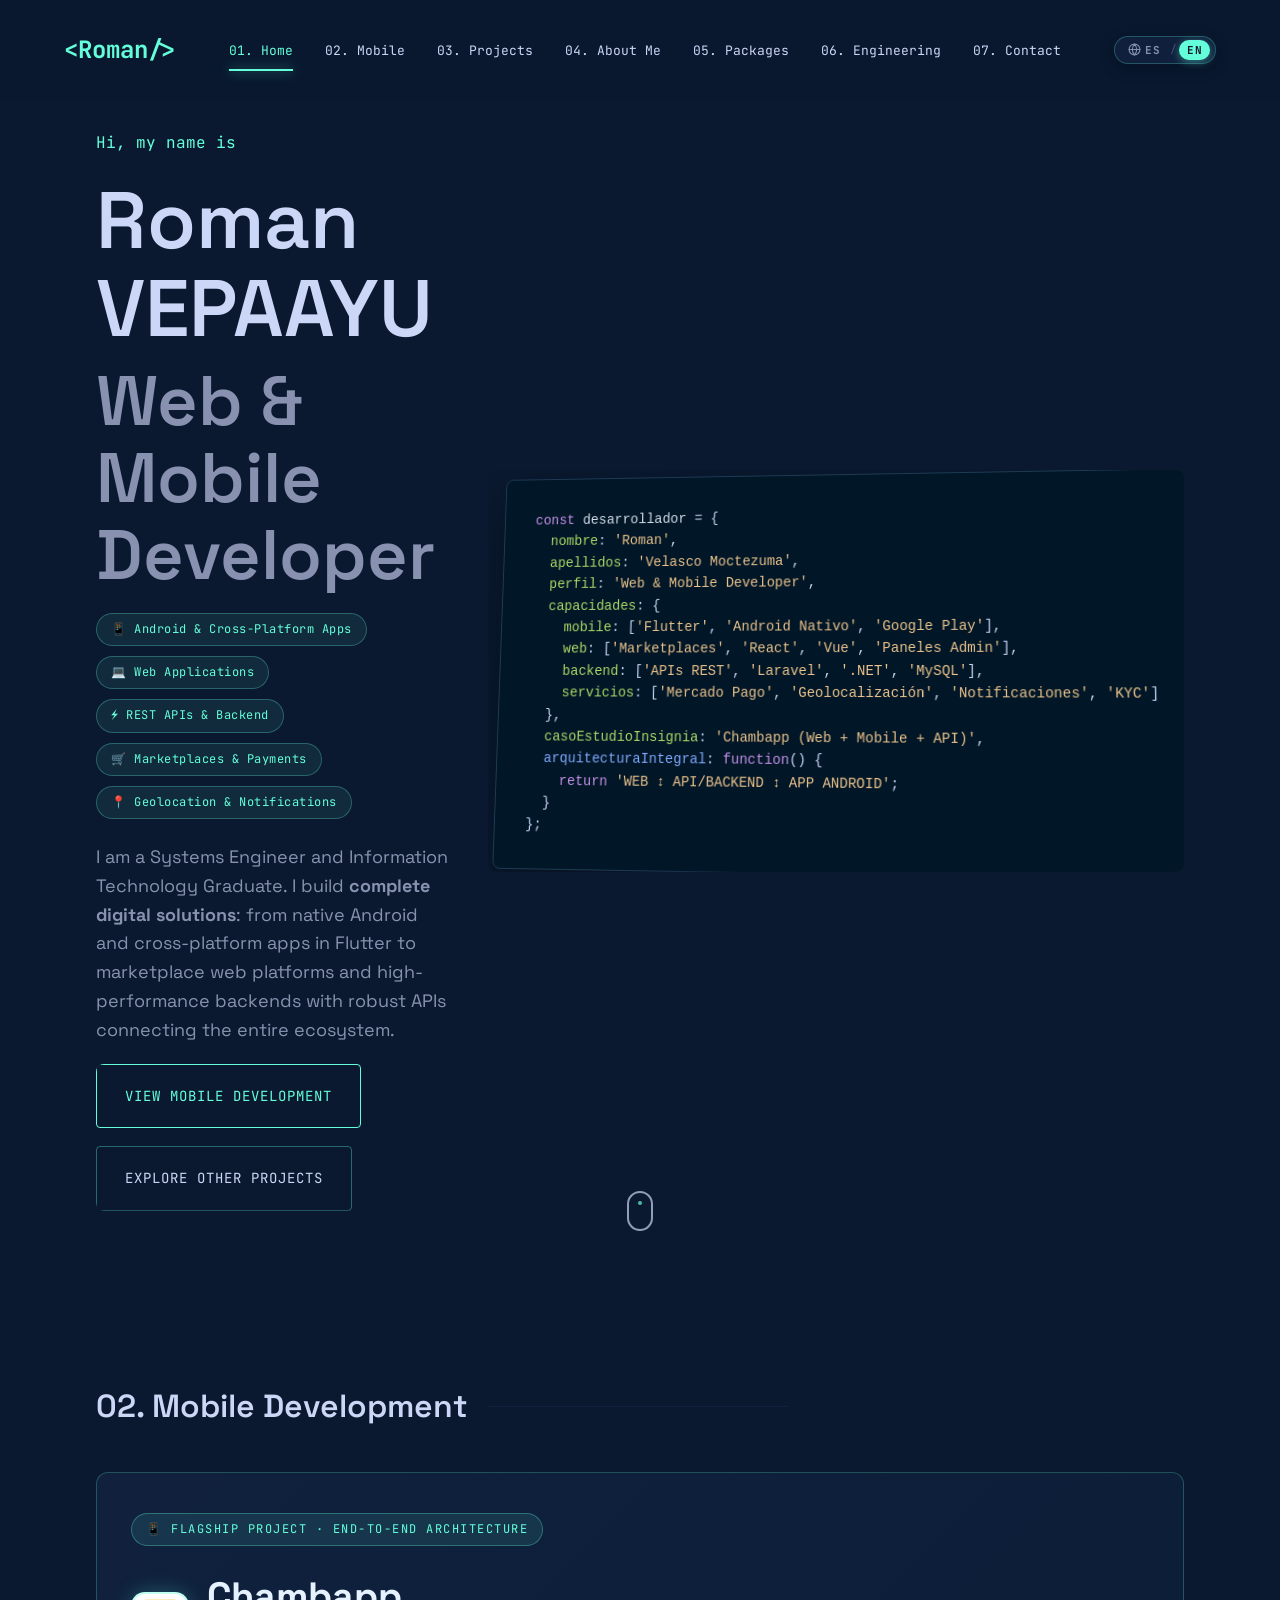
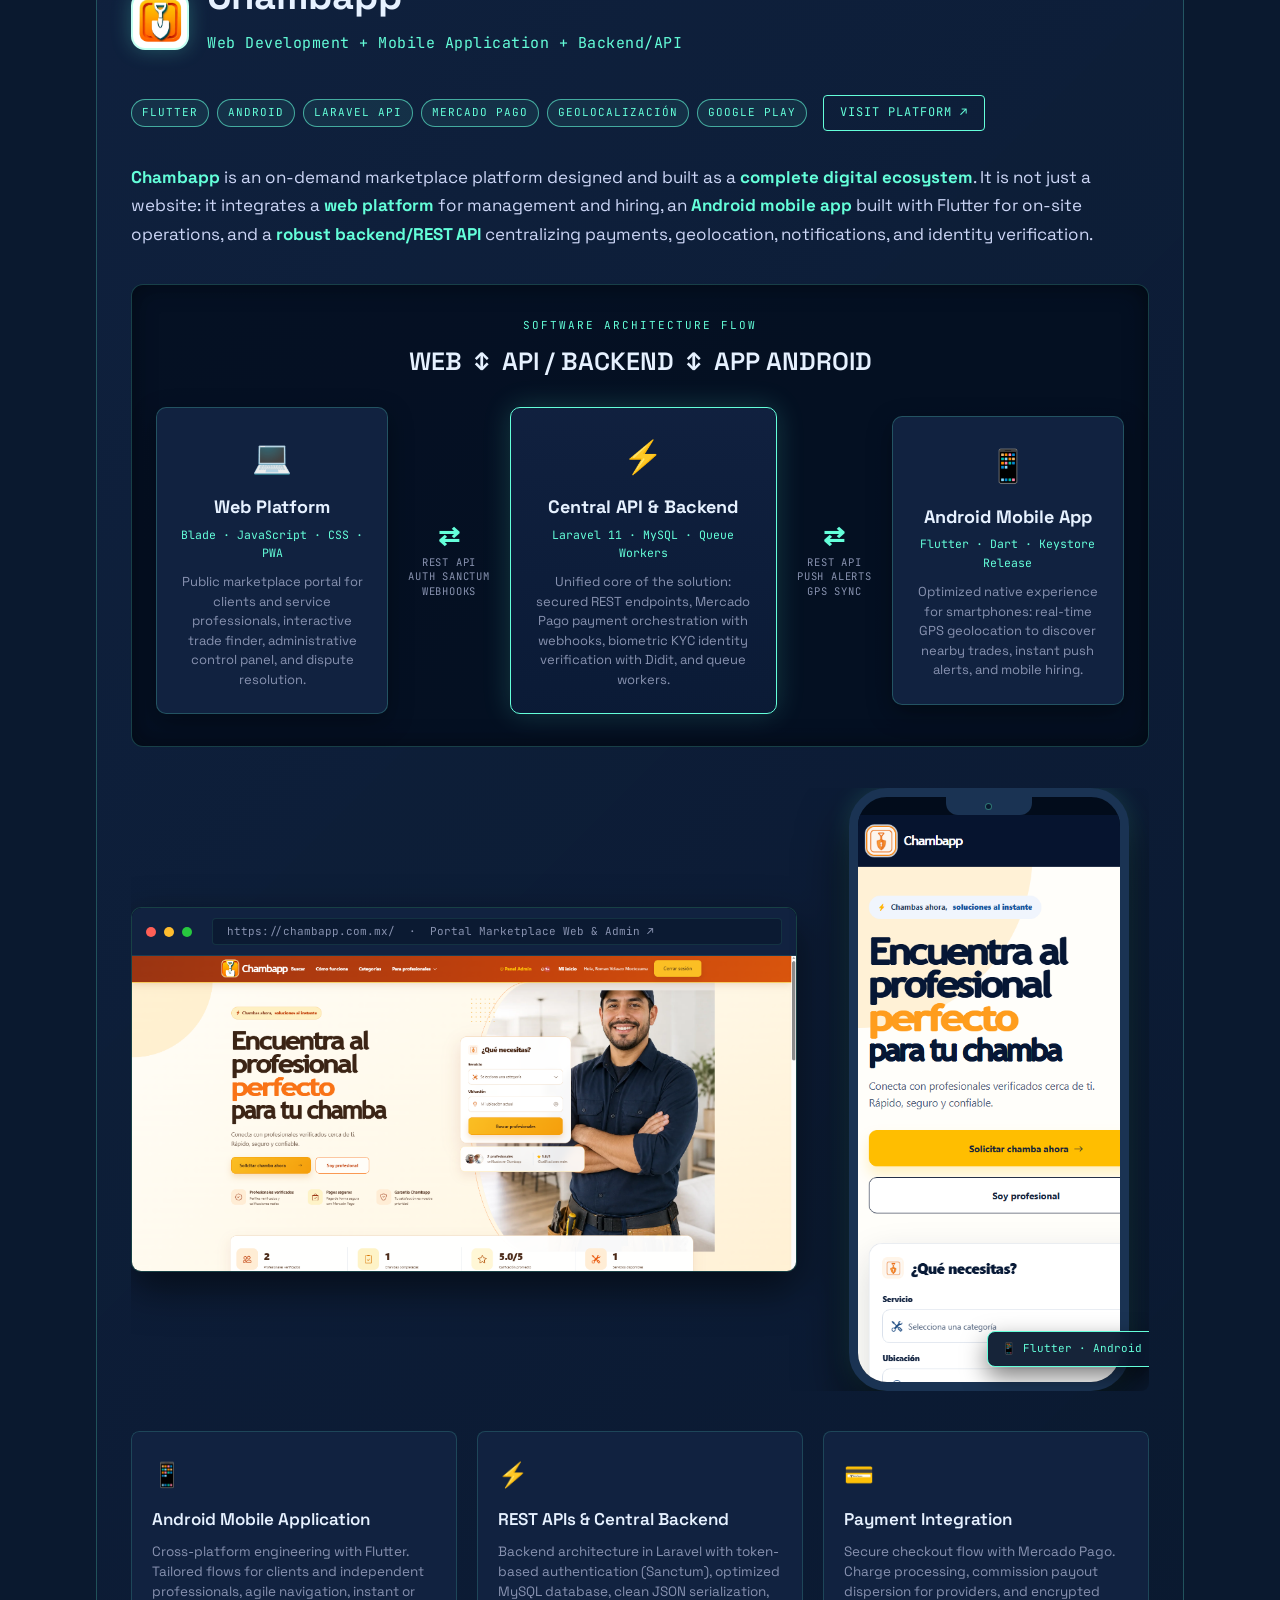
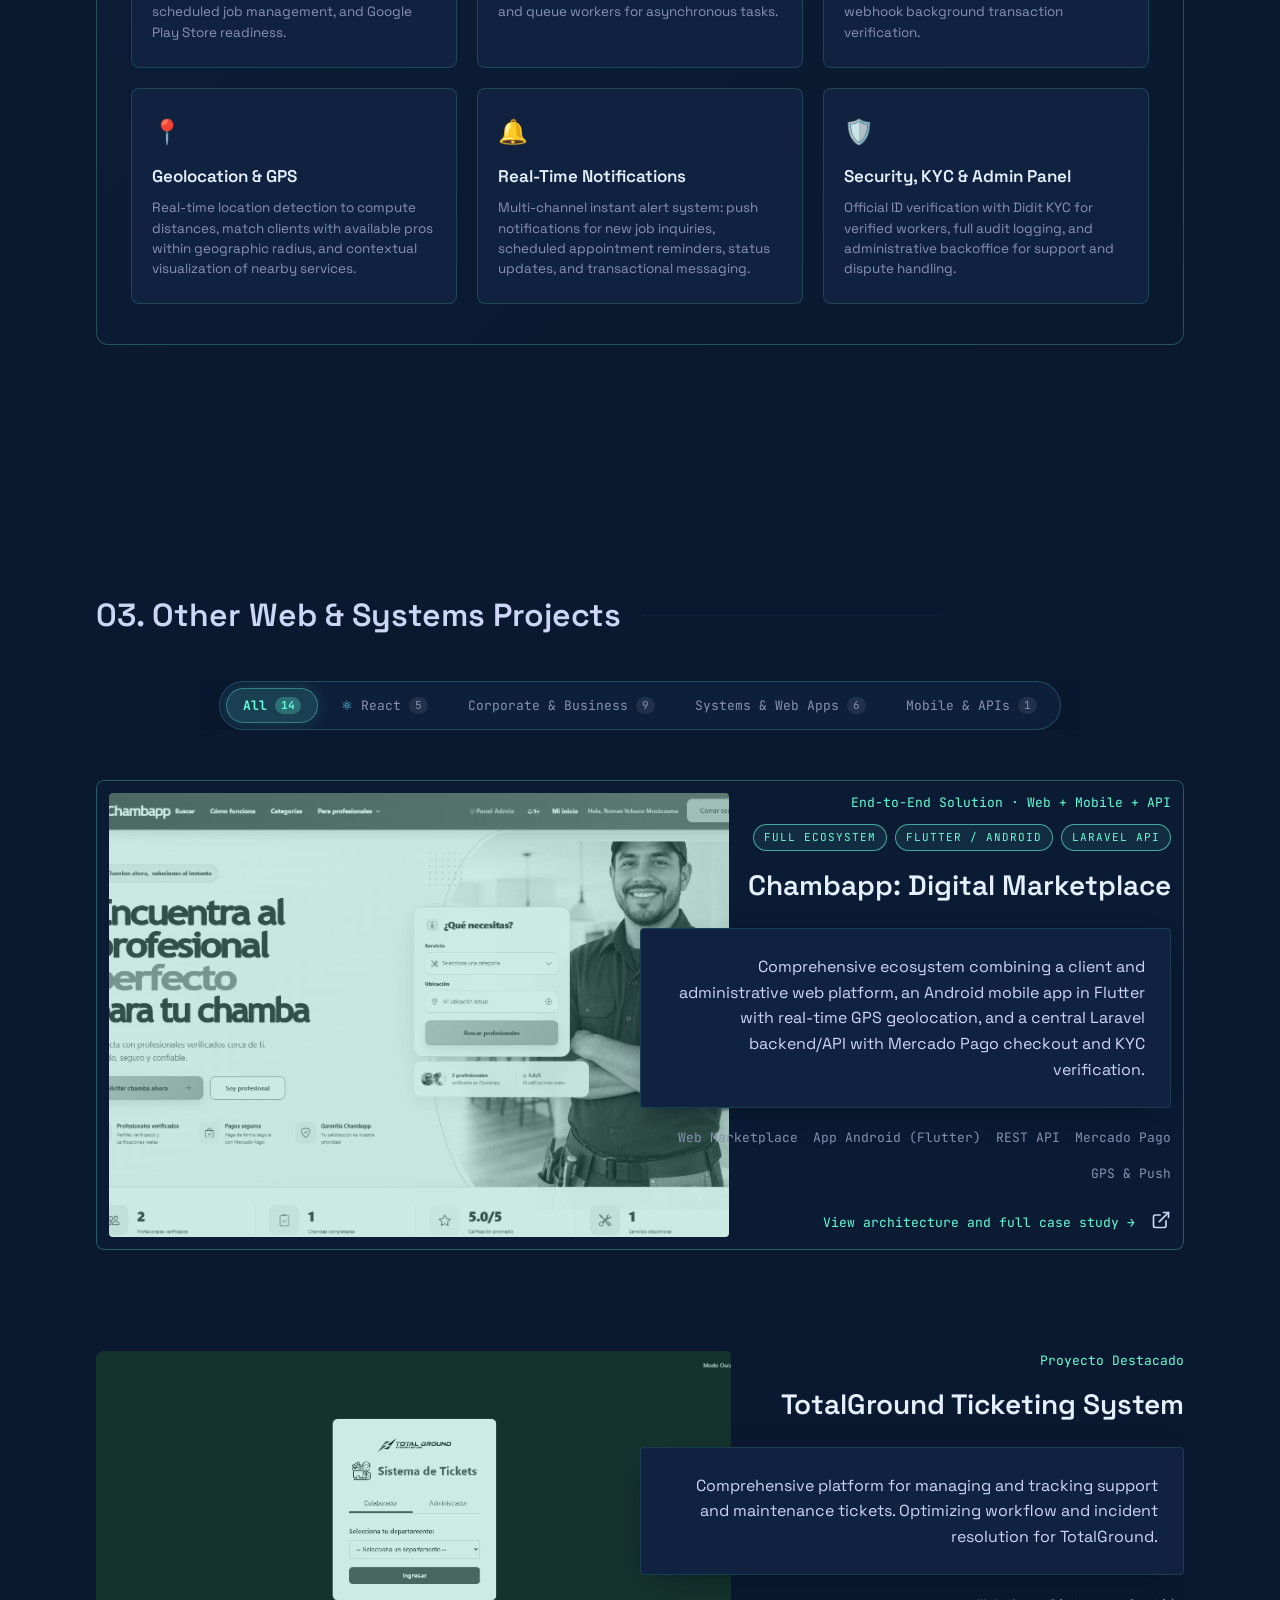
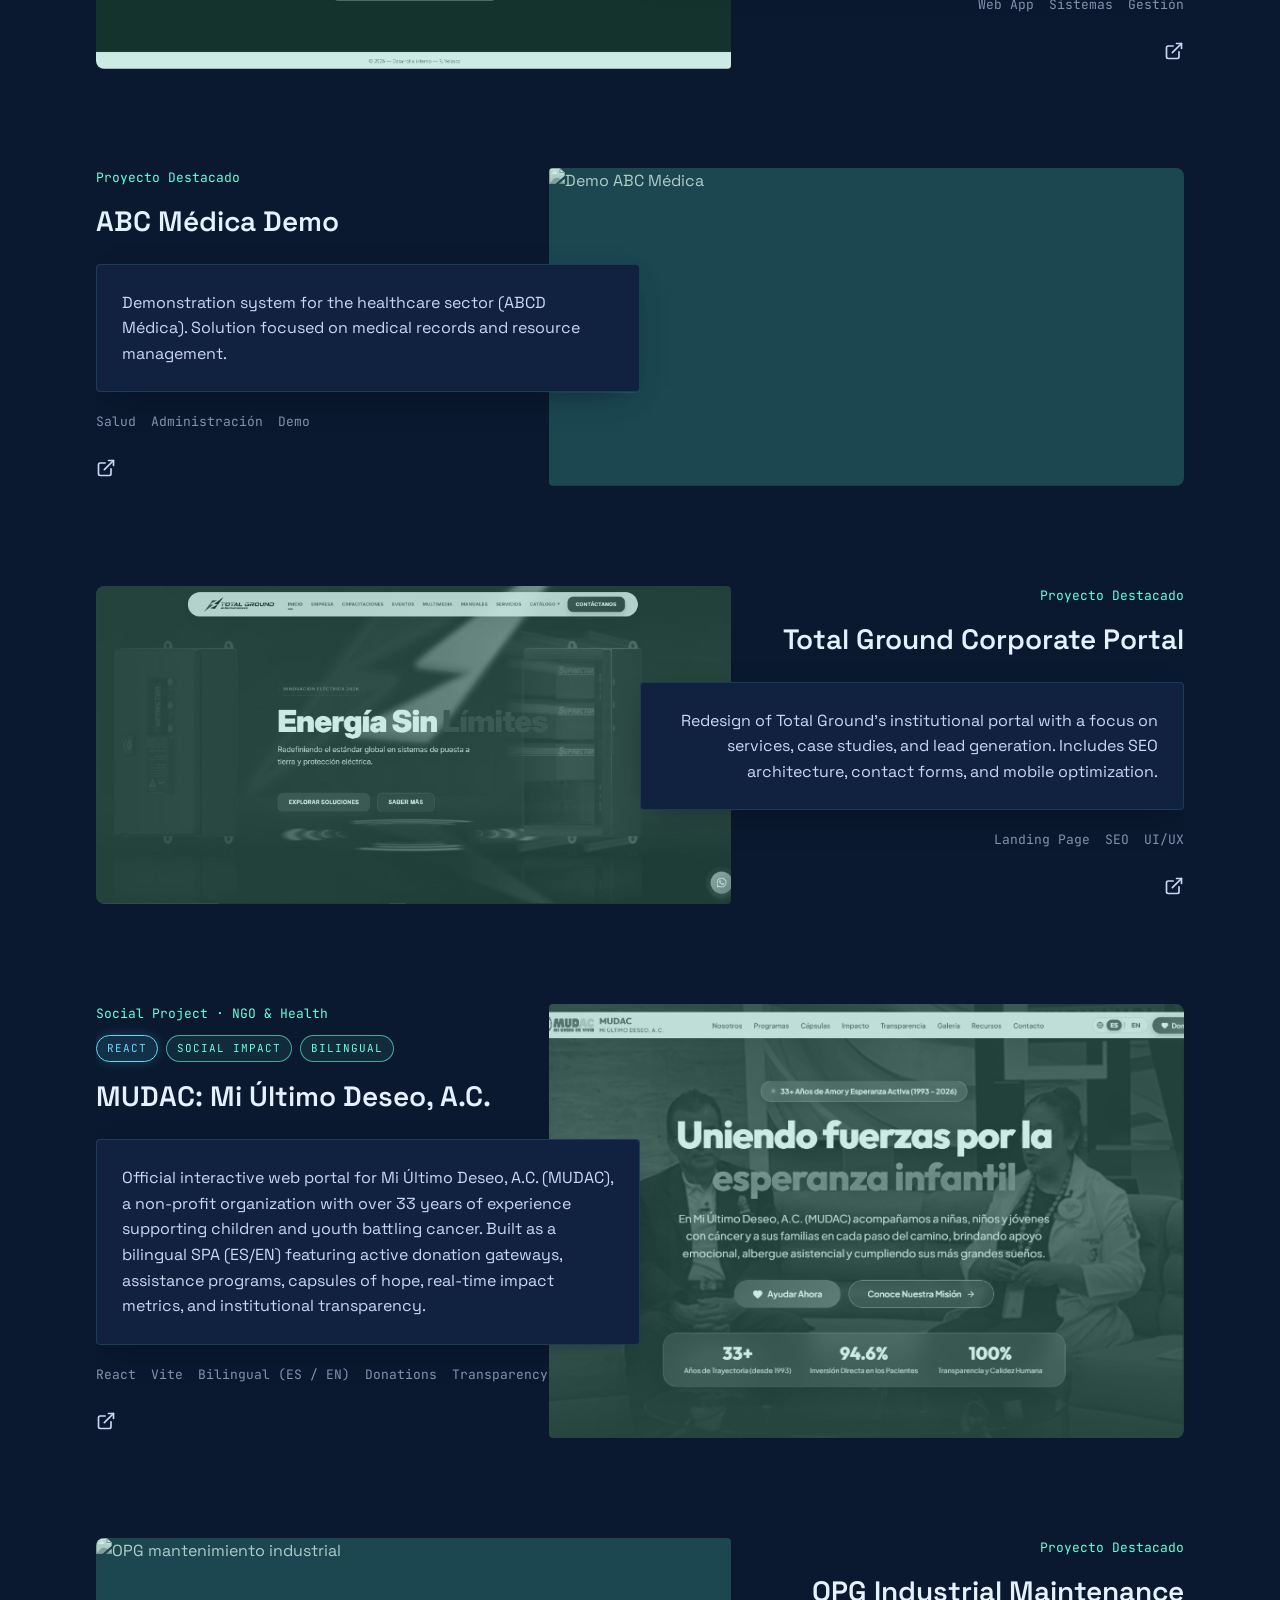
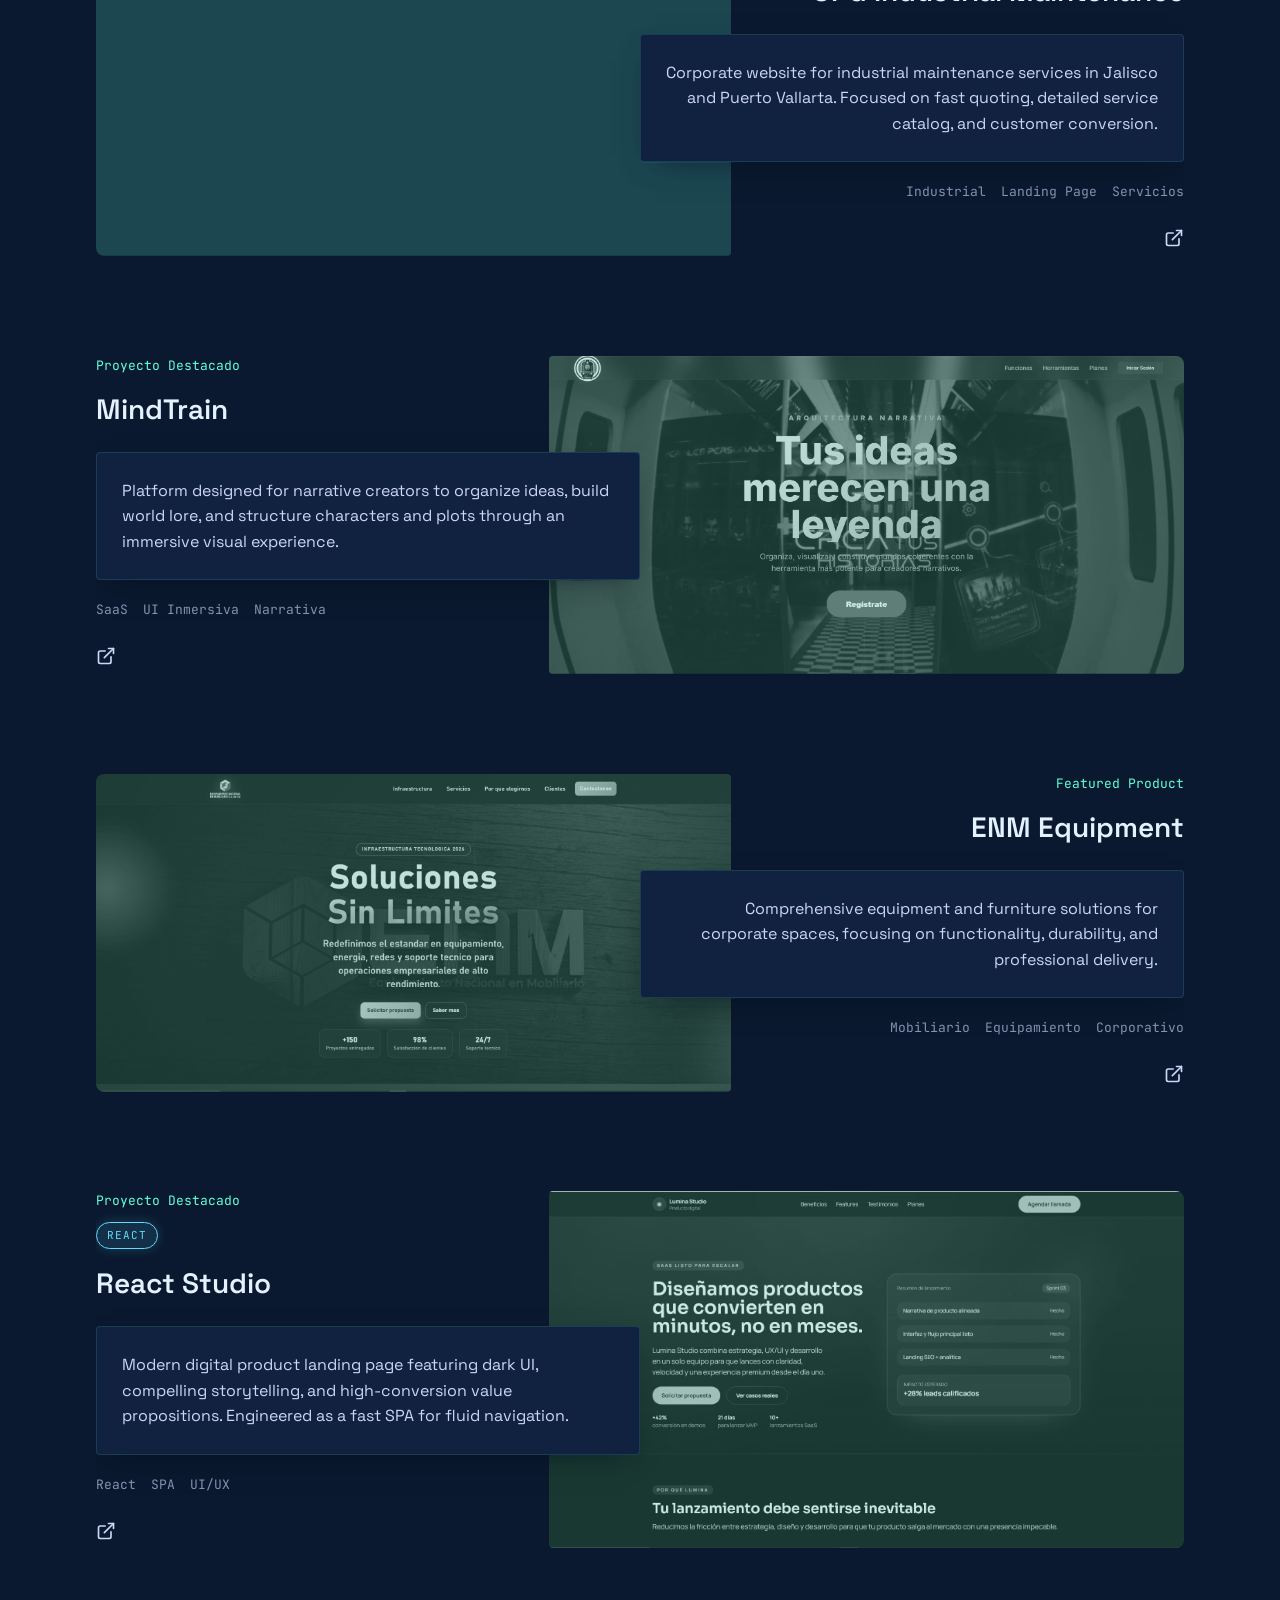
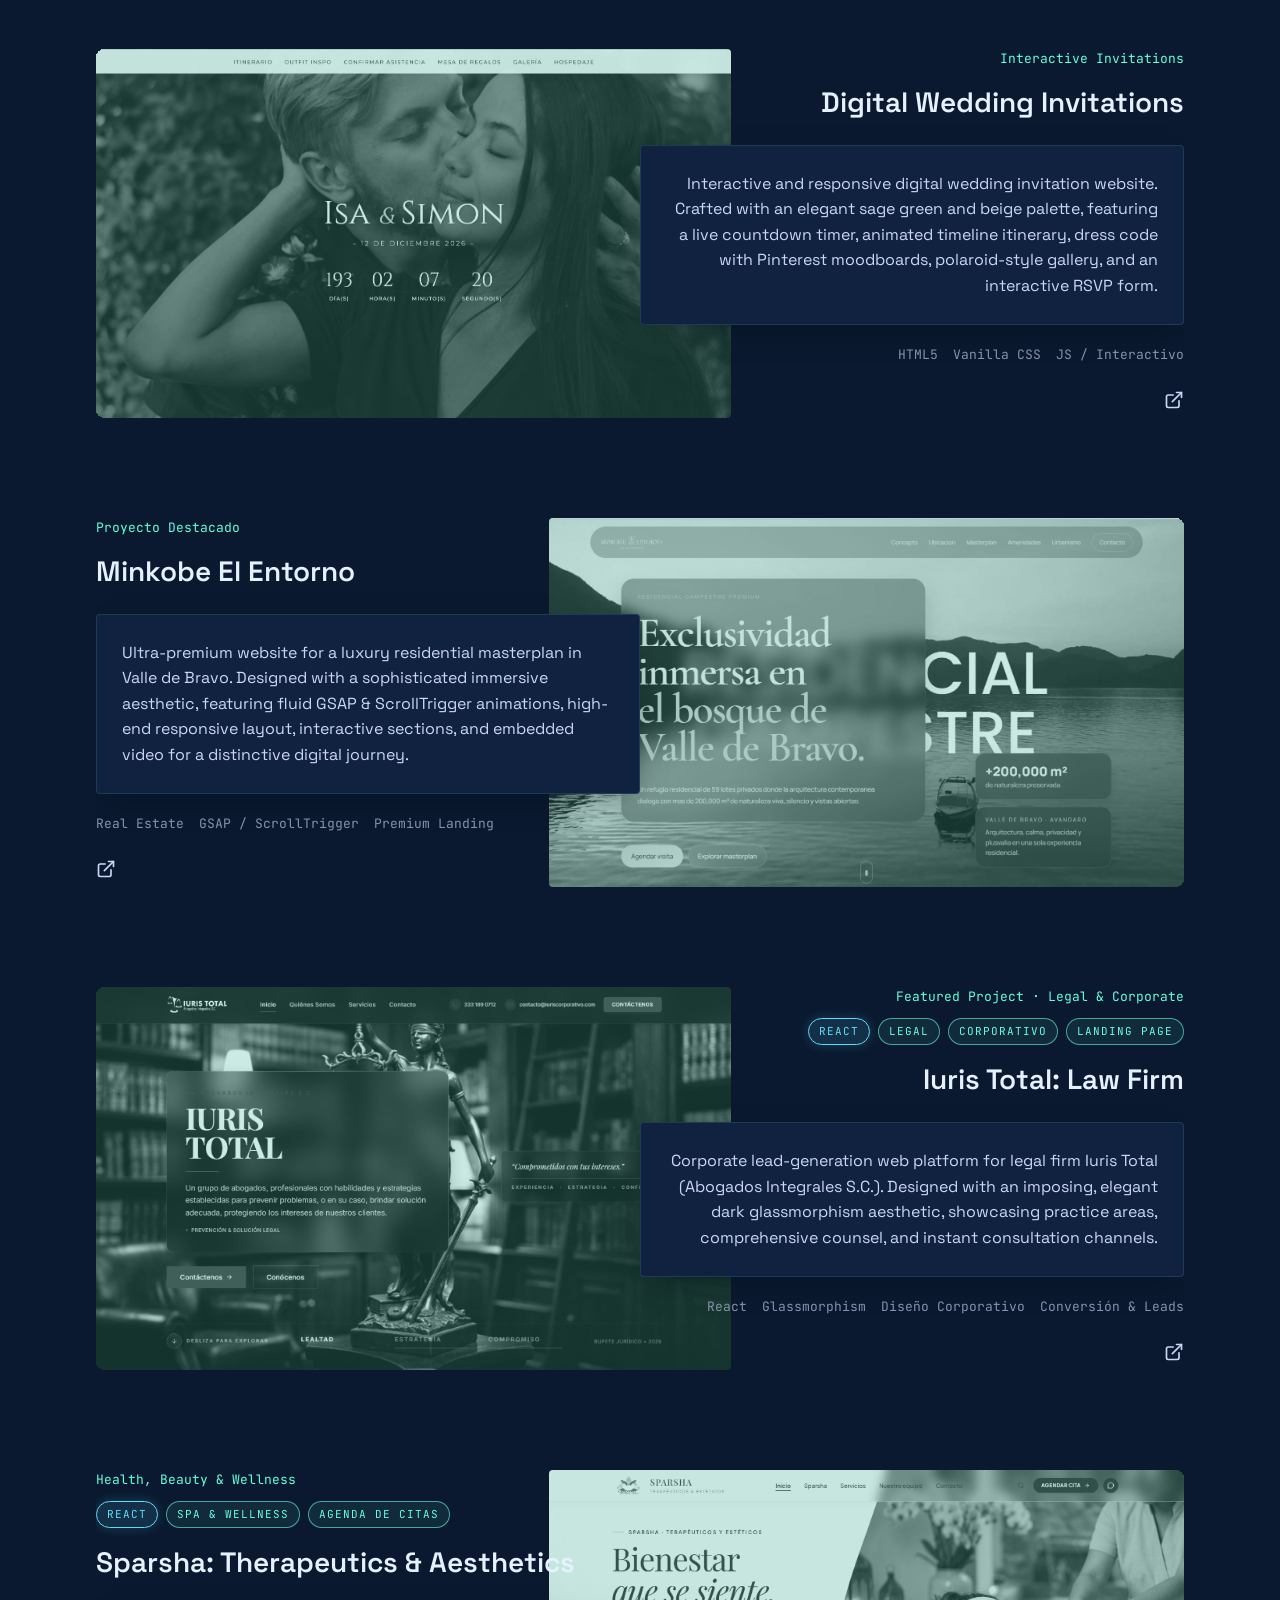
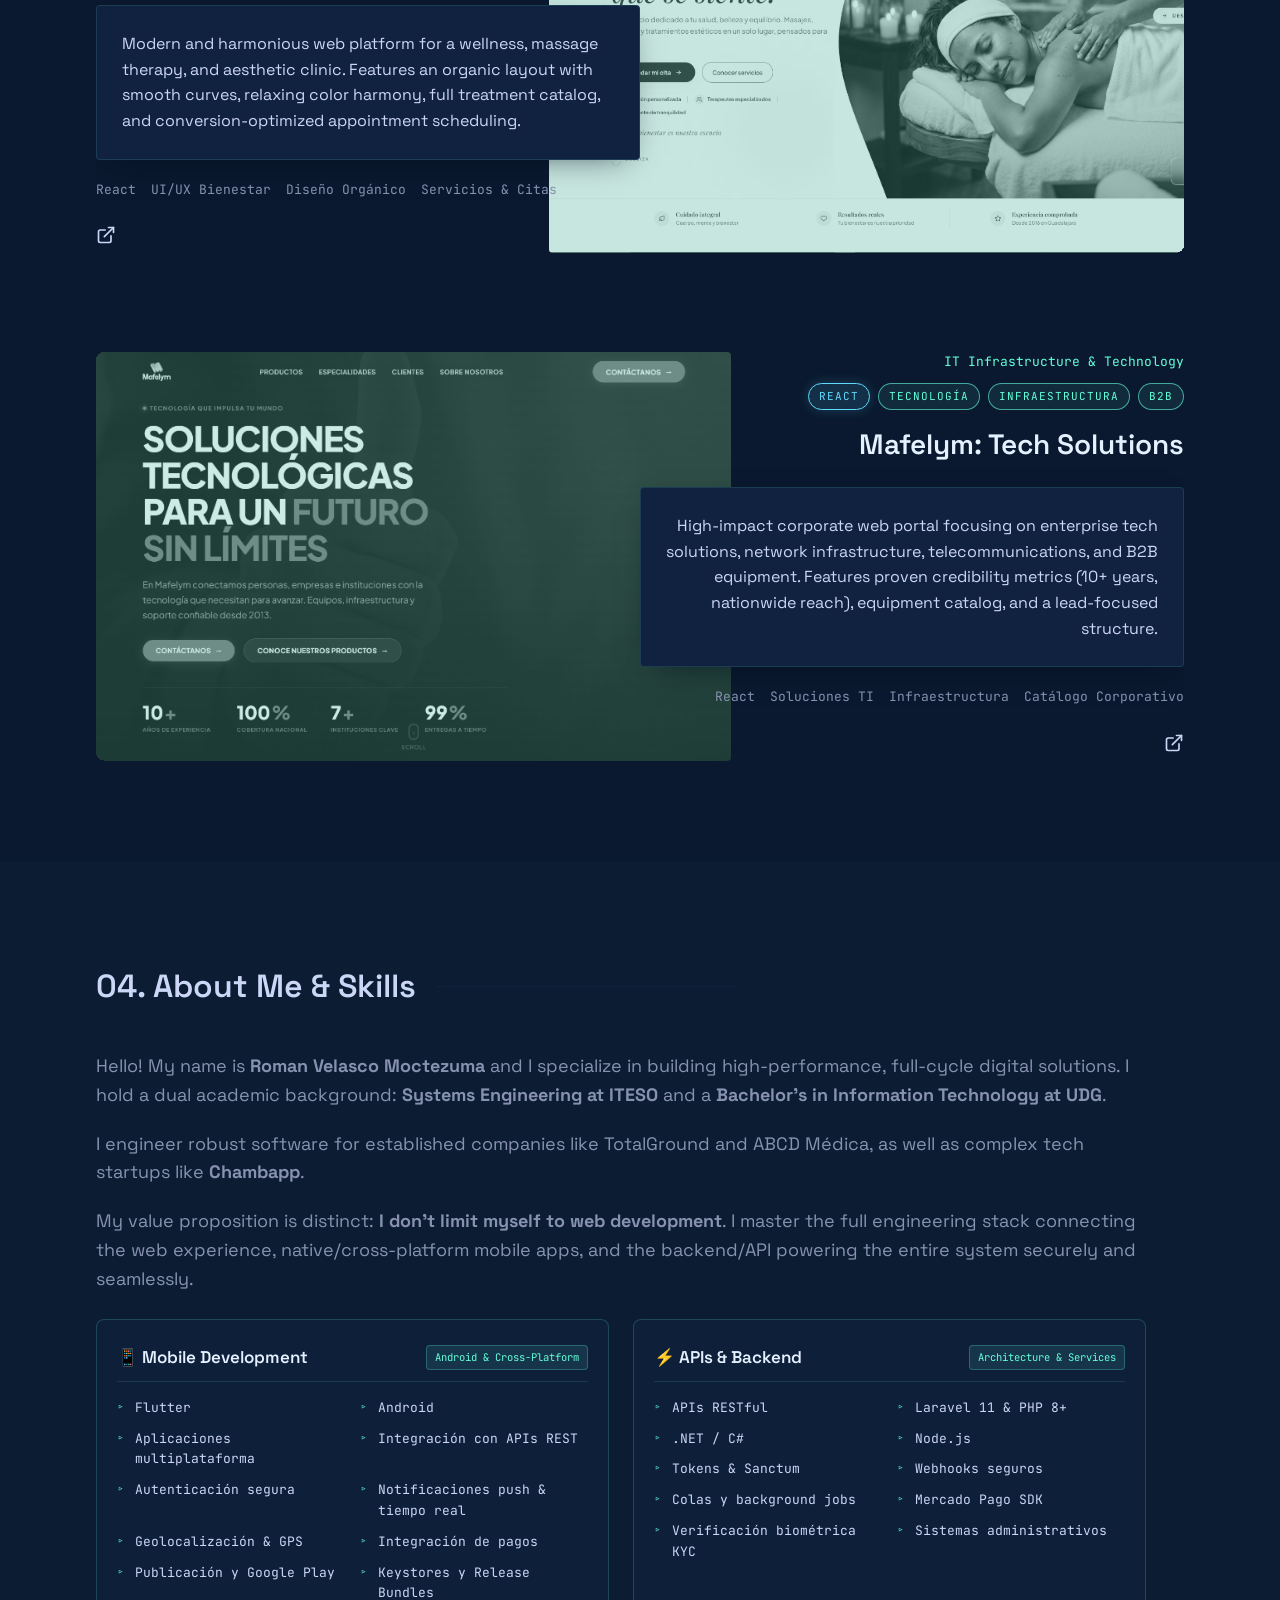
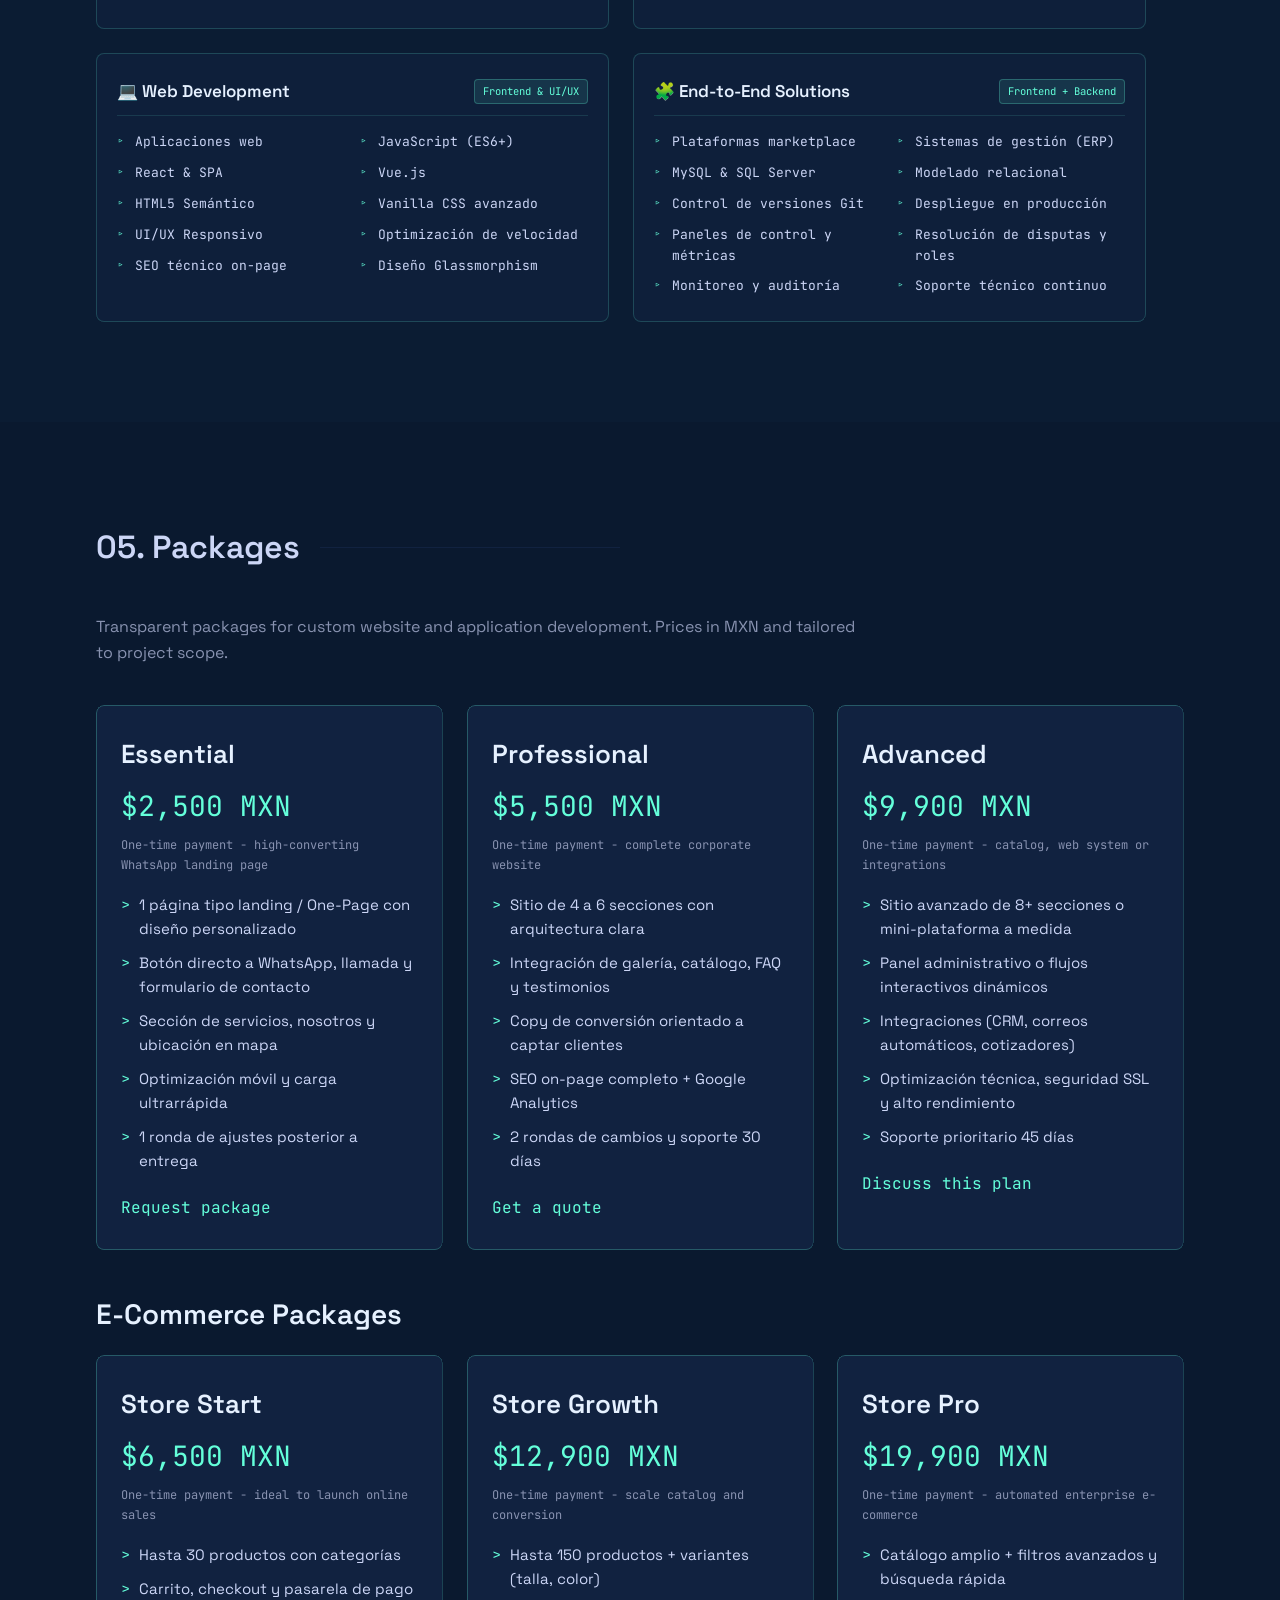
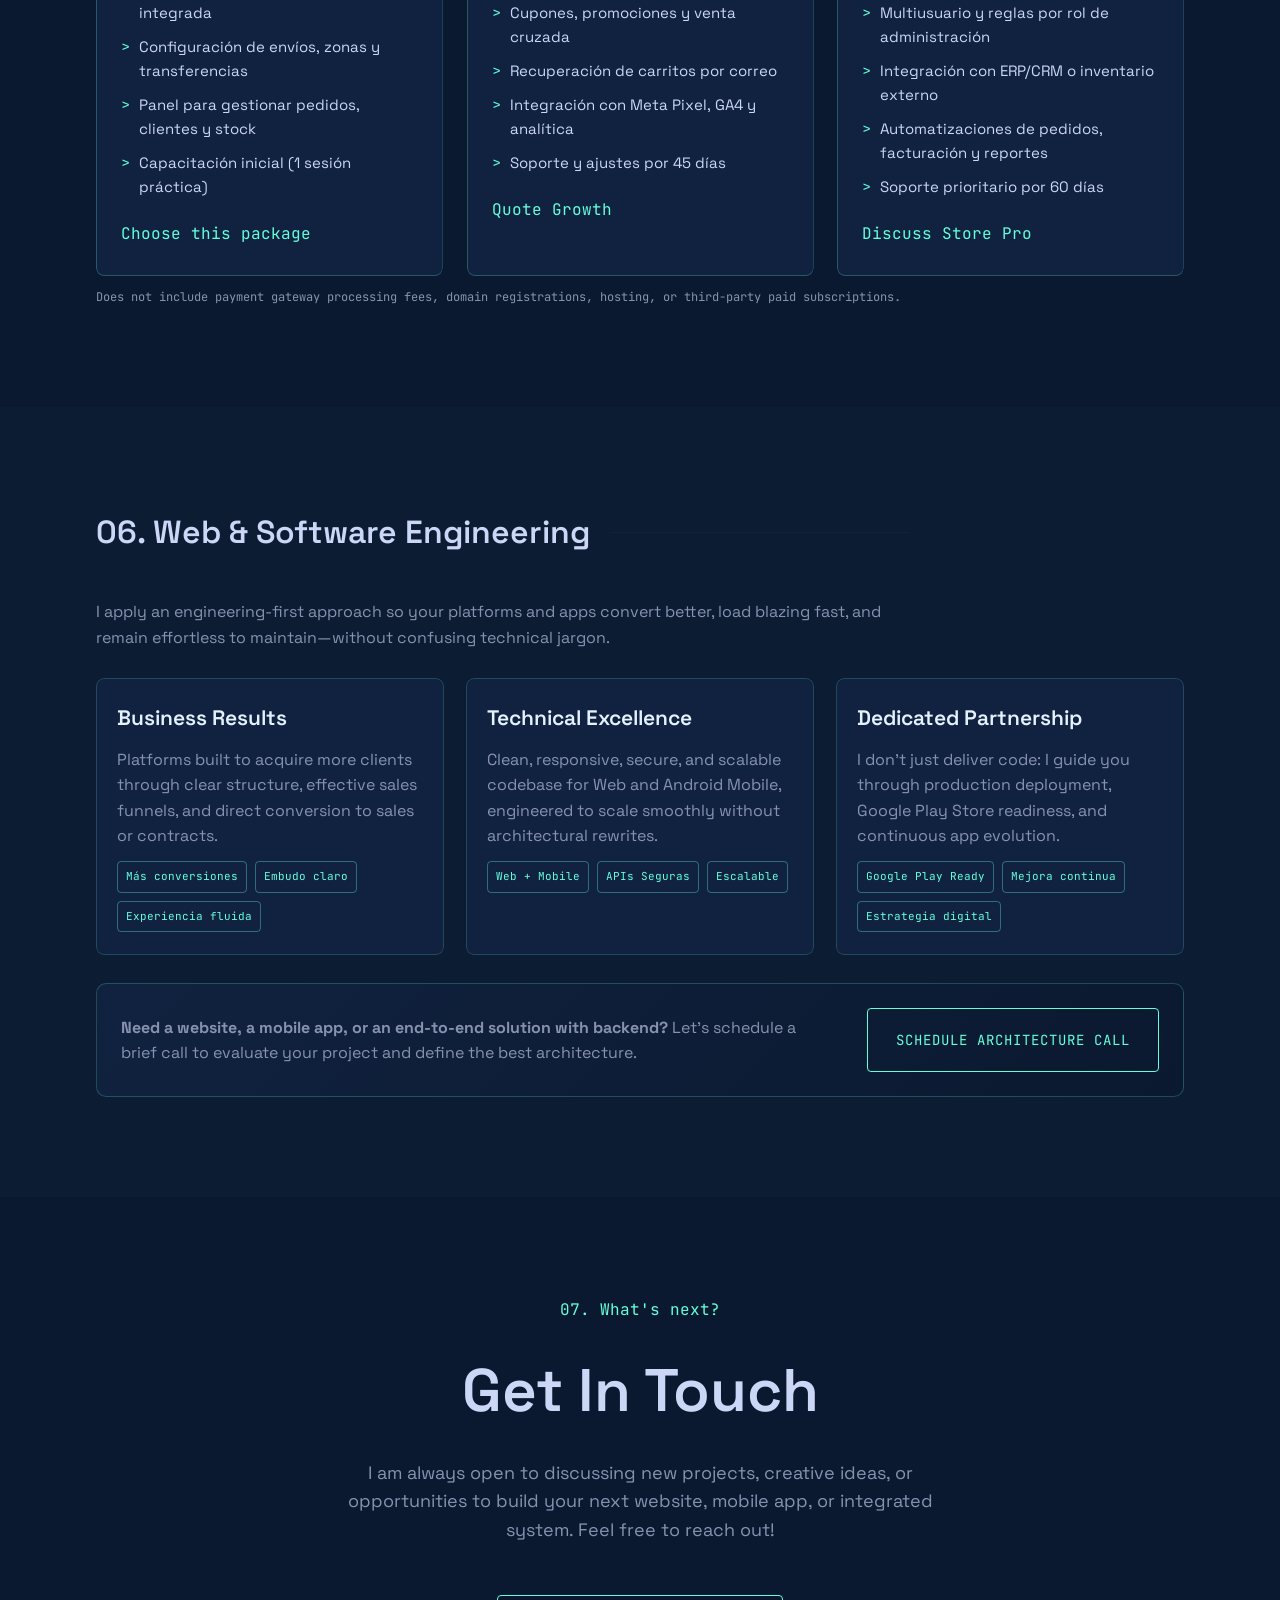
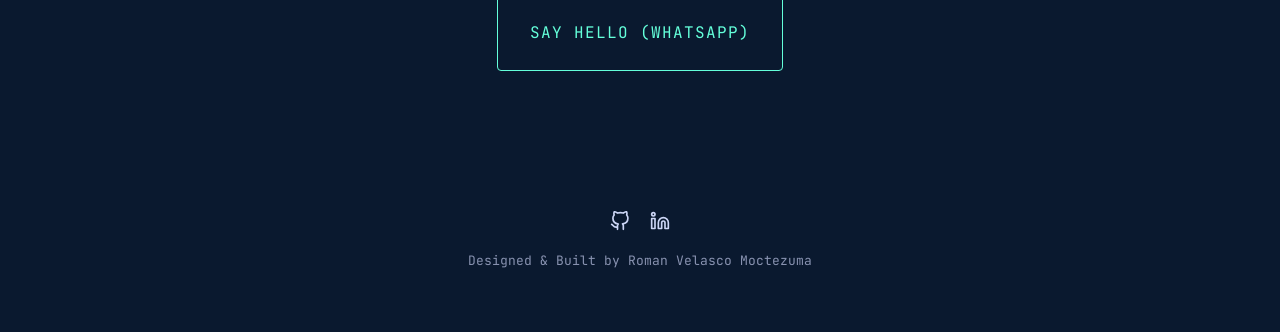
==== commit 8e470672: "Corregir icono SVG de WhatsApp con vector oficial de alta resolución" ====
--- a/index-en.html
+++ b/index-en.html
@@ -3681,8 +3681,8 @@
            aria-label="Contactar por WhatsApp">
             <div class="whatsapp-pulse"></div>
             <div class="whatsapp-icon-box">
-                <svg viewBox="0 0 32 32" width="30" height="30" fill="currentColor">
-                    <path d="M16 2.5C8.544 2.5 2.5 8.544 2.5 16c0 2.652.766 5.127 2.088 7.218L2.73 29.27a.8.8 0 0 0 .999.999l6.052-1.858A13.43 13.43 0 0 0 16 29.5c7.456 0 13.5-6.044 13.5-13.5S23.456 2.5 16 2.5zm0 24.6c-2.28 0-4.425-.66-6.233-1.802a.8.8 0 0 0-.585-.094l-4.469 1.372 1.372-4.469a.8.8 0 0 0-.094-.585A11.002 11.002 0 0 1 4.9 16c0-6.13 4.97-11.1 11.1-11.1s11.1 4.97 11.1 11.1-4.97 11.1-11.1 11.1zm6.388-8.156c-.35-.175-2.073-1.023-2.394-1.14-.32-.116-.554-.175-.788.175-.233.35-.904 1.14-1.109 1.374-.204.233-.408.262-.758.087-.35-.175-1.479-.545-2.817-1.738-1.042-.929-1.745-2.077-1.949-2.427-.204-.35-.022-.539.153-.713.158-.157.35-.35.525-.525.175-.175.233-.292.35-.496.117-.204.058-.379-.029-.554-.088-.175-.788-1.9-.1.08-.26-.175-.525-.175-.759-.009-.233-.233-.262-.554-.262-.32 0-.846.117-1.284.583-.438.467-1.663 1.625-1.663 3.963s1.701 4.59 1.935 4.903c.233.313 3.348 5.112 8.11 7.168 1.133.489 2.018.781 2.708 1.001 1.138.362 2.174.311 2.993.188.914-.136 2.809-1.148 3.203-2.257.394-1.11.394-2.062.277-2.257-.117-.195-.35-.313-.7-.488z"/>
+                <svg xmlns="http://www.w3.org/2000/svg" viewBox="0 0 448 512" width="30" height="30" fill="#ffffff" aria-hidden="true">
+                    <path d="M380.9 97.1C339 55.1 283.2 32 223.9 32c-122.4 0-222 99.6-222 222 0 39.1 10.2 77.3 29.6 111L0 480l117.7-30.9c32.4 17.7 68.9 27 106.1 27h.1c122.3 0 224.1-99.6 224.1-222 0-59.3-25.2-115-67.1-157zm-157 341.6c-33.2 0-65.7-8.9-94-25.7l-6.7-4-69.8 18.3L72 359.2l-4.4-7c-18.5-29.4-28.2-63.3-28.2-98.2 0-101.7 82.8-184.5 184.6-184.5 49.3 0 95.6 19.2 130.4 54.1 34.8 34.9 56.2 81.2 56.1 130.5 0 101.8-84.9 184.6-186.6 184.6zm101.2-138.2c-5.5-2.8-32.8-16.2-37.9-18-5.1-1.9-8.8-2.8-12.5 2.8-3.7 5.6-14.3 18-17.6 21.8-3.2 3.7-6.5 4.2-12 1.4-32.6-16.3-54-29.1-75.5-66-5.7-9.8 5.7-9.1 16.3-30.3 1.8-3.7.9-6.9-.5-9.7-1.4-2.8-12.5-30.1-17.1-41.2-4.5-10.8-9.1-9.3-12.5-9.5-3.2-.2-6.9-.2-10.6-.2-3.7 0-9.7 1.4-14.8 6.9-5.1 5.6-19.4 19-19.4 46.3 0 27.3 19.9 53.7 22.6 57.4 2.8 3.7 39.1 59.7 94.8 83.8 35.2 15.2 49 16.5 66.6 13.9 10.7-1.6 32.8-13.4 37.4-26.4 4.6-13 4.6-24.1 3.2-26.4-1.3-2.5-5-3.9-10.5-6.6z"/>
                 </svg>
             </div>
             <div class="whatsapp-tooltip">
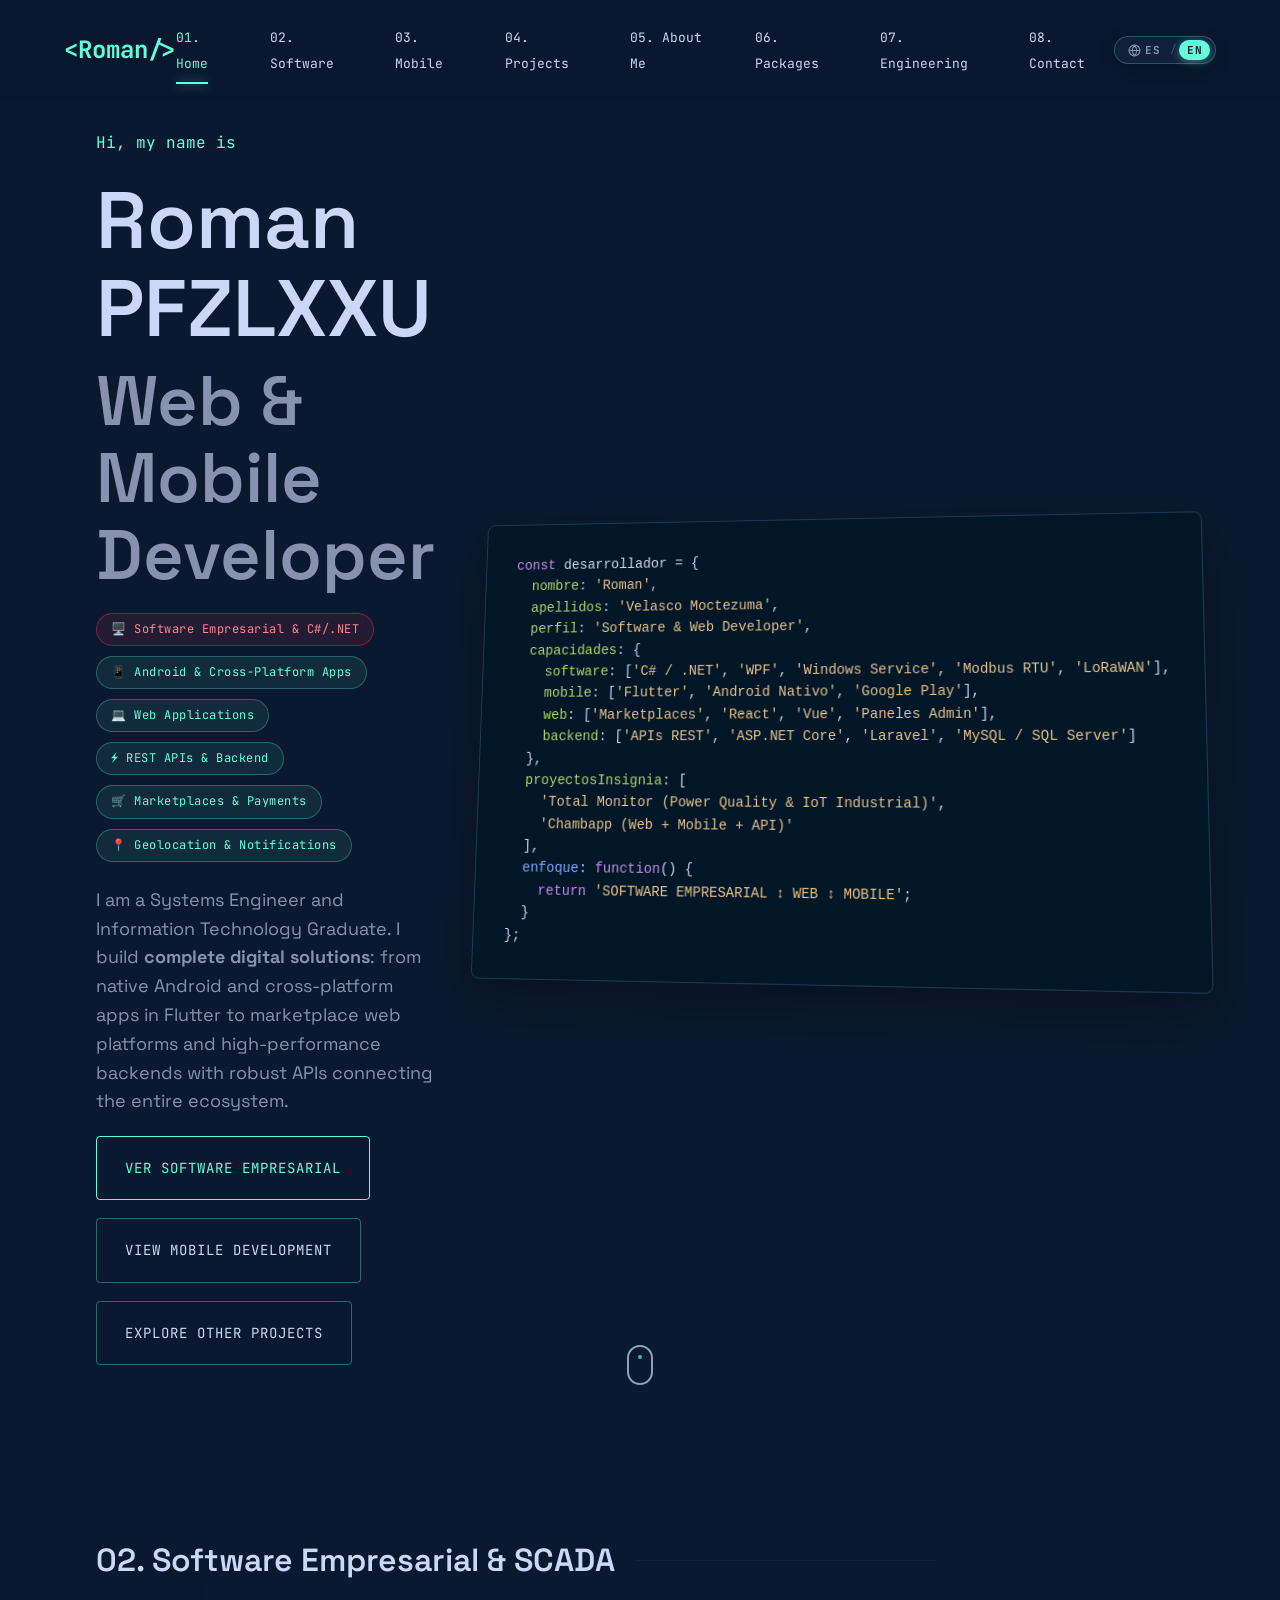
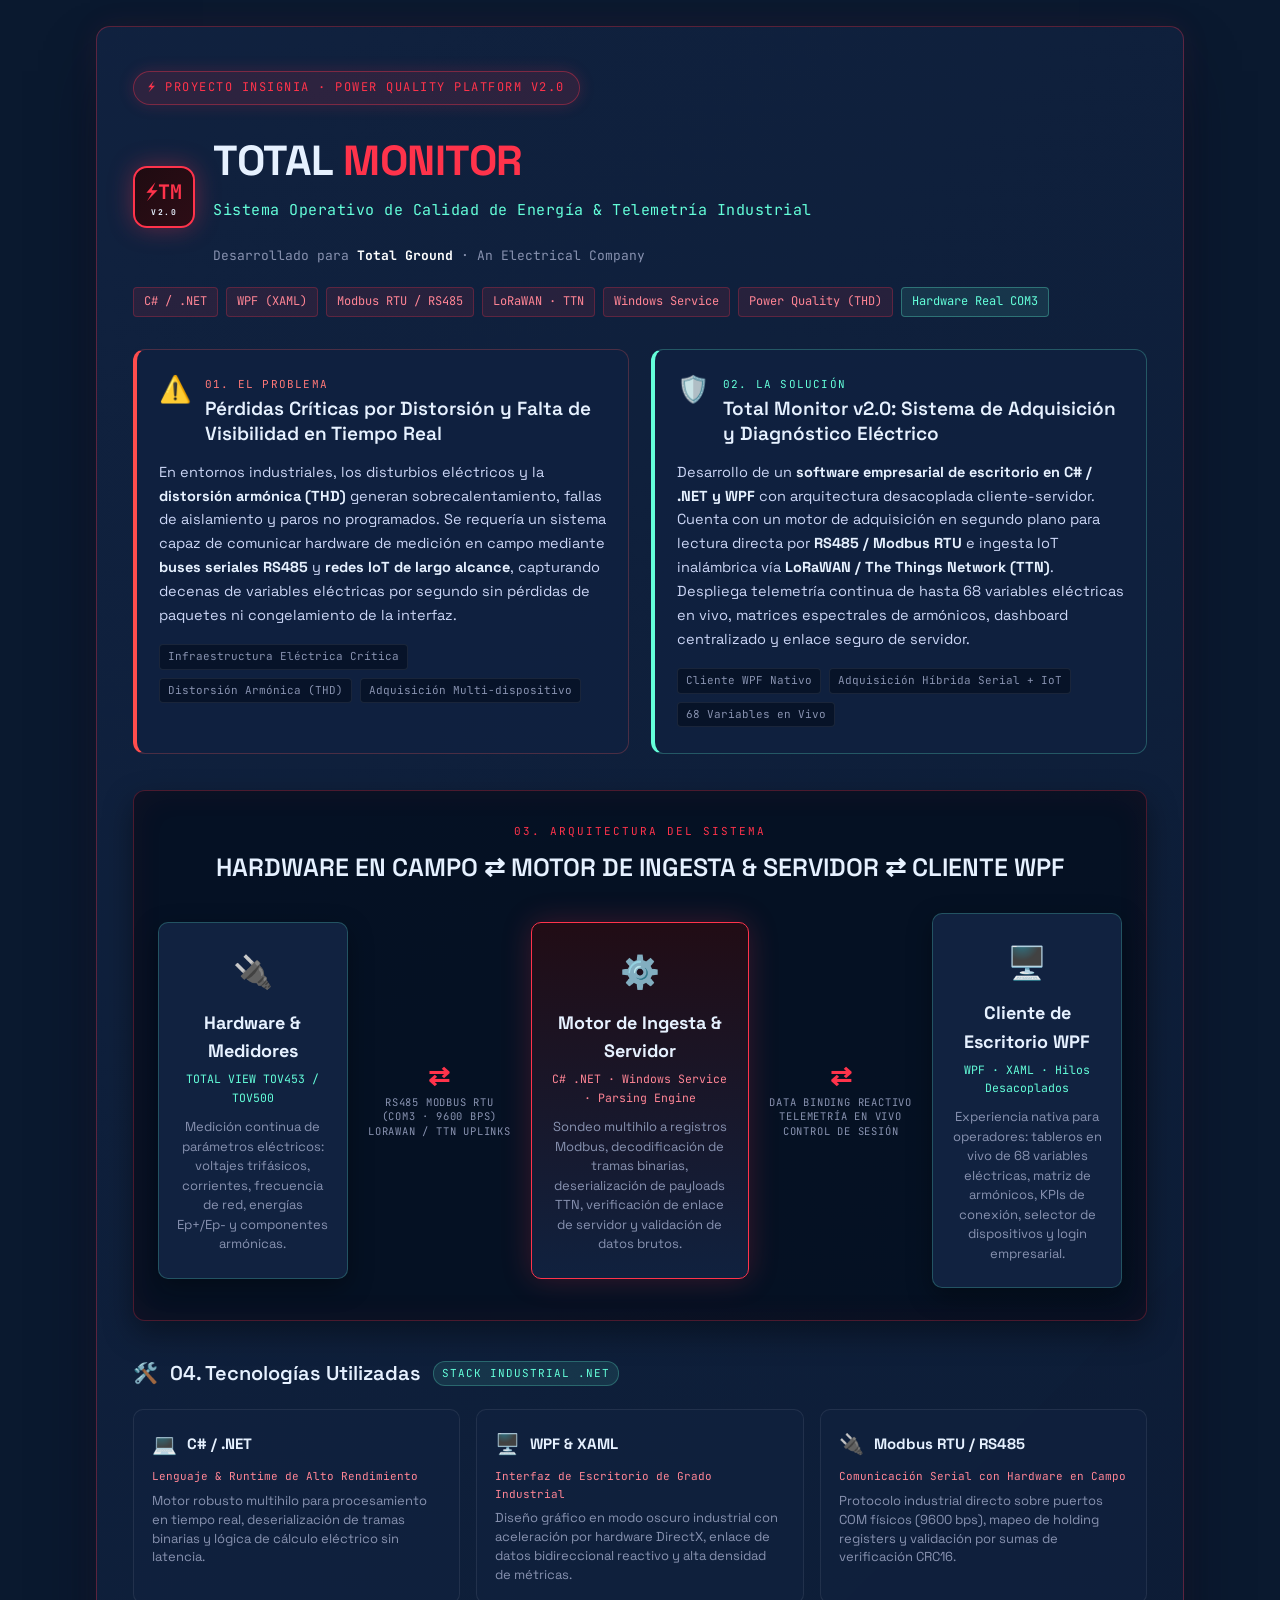
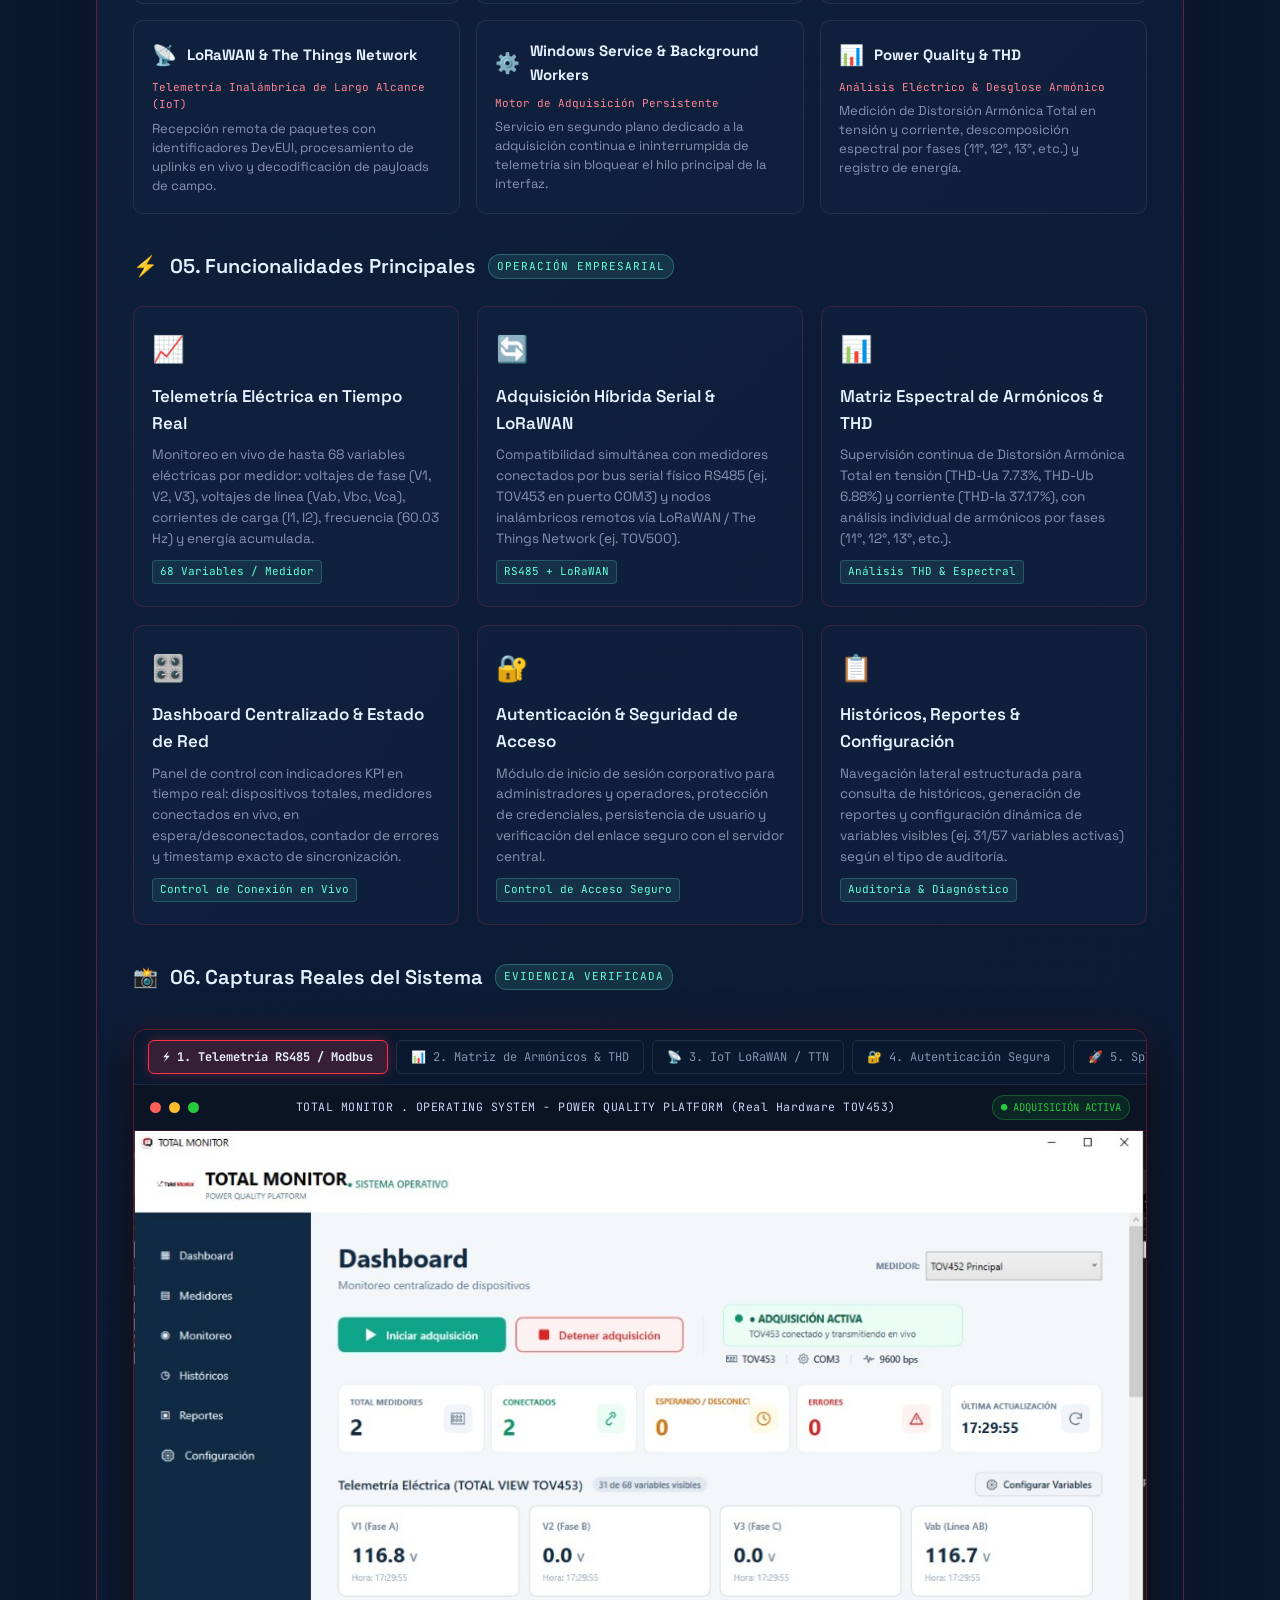
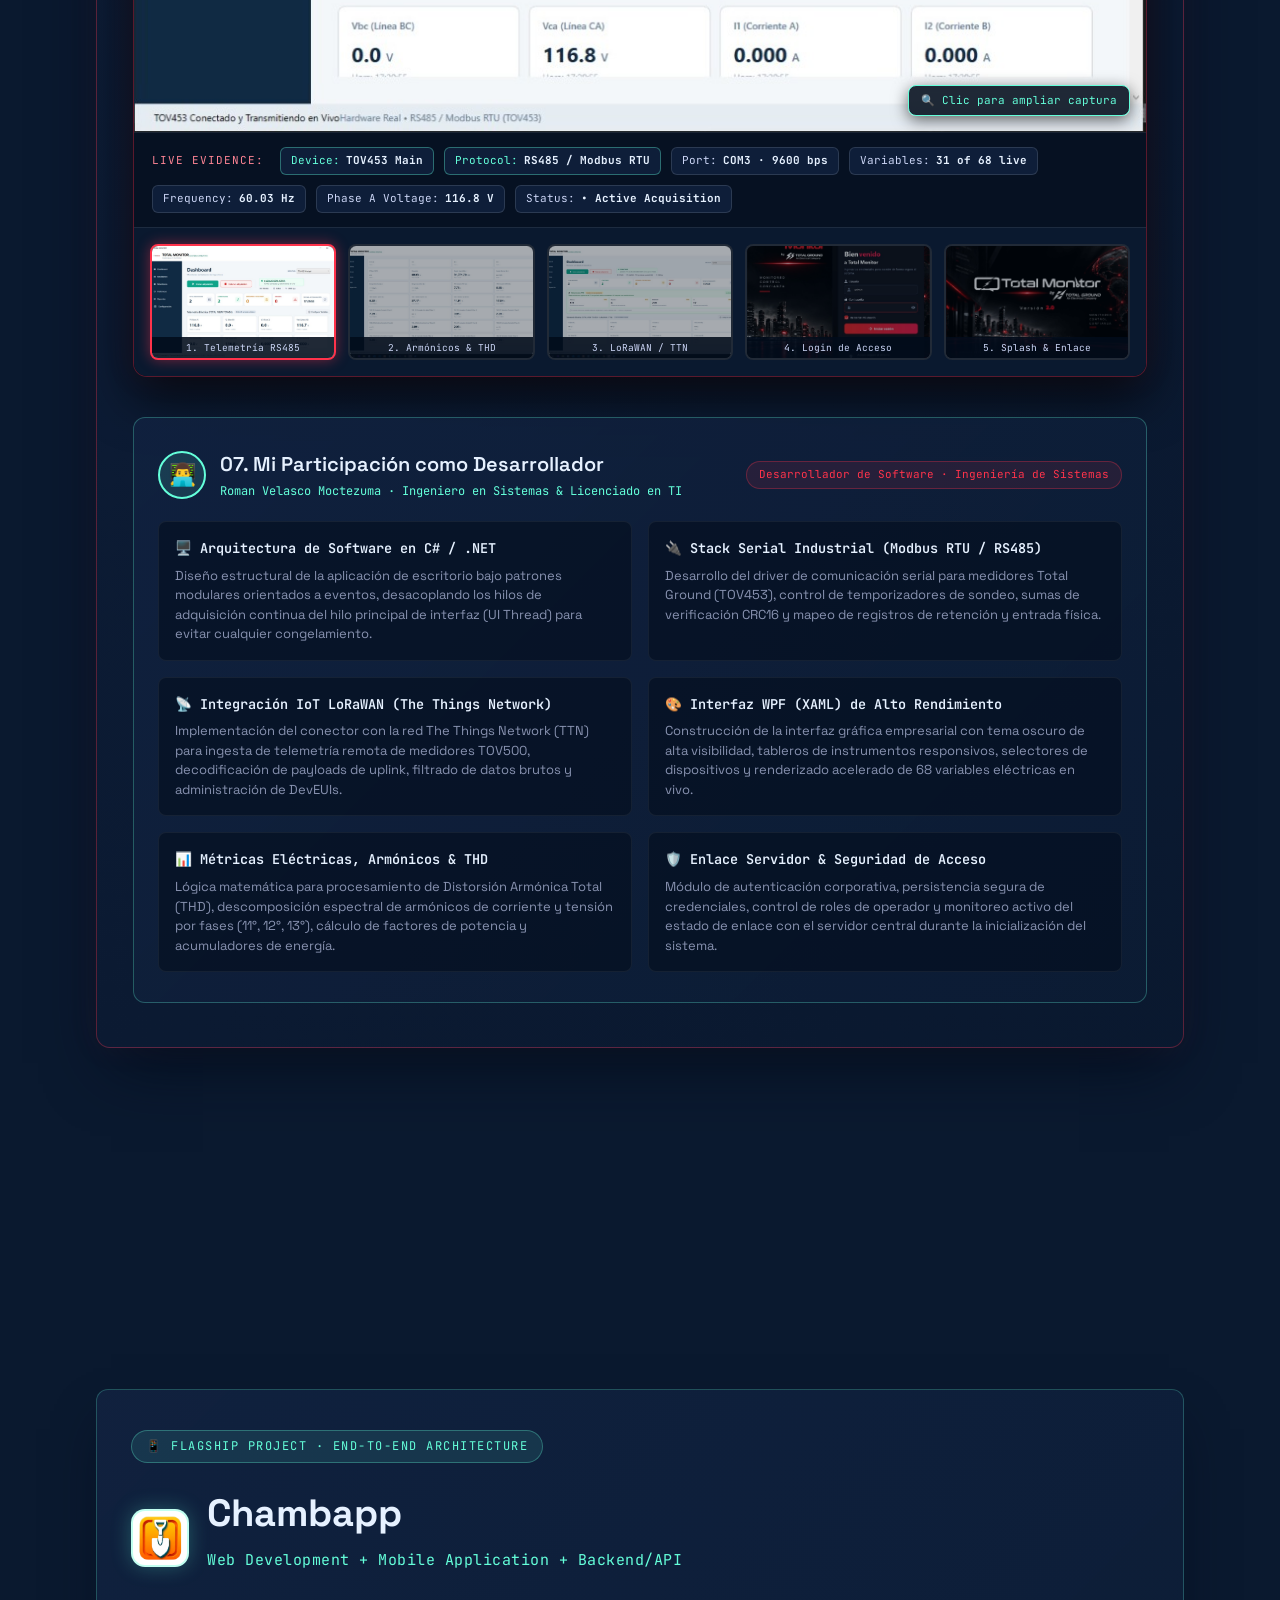
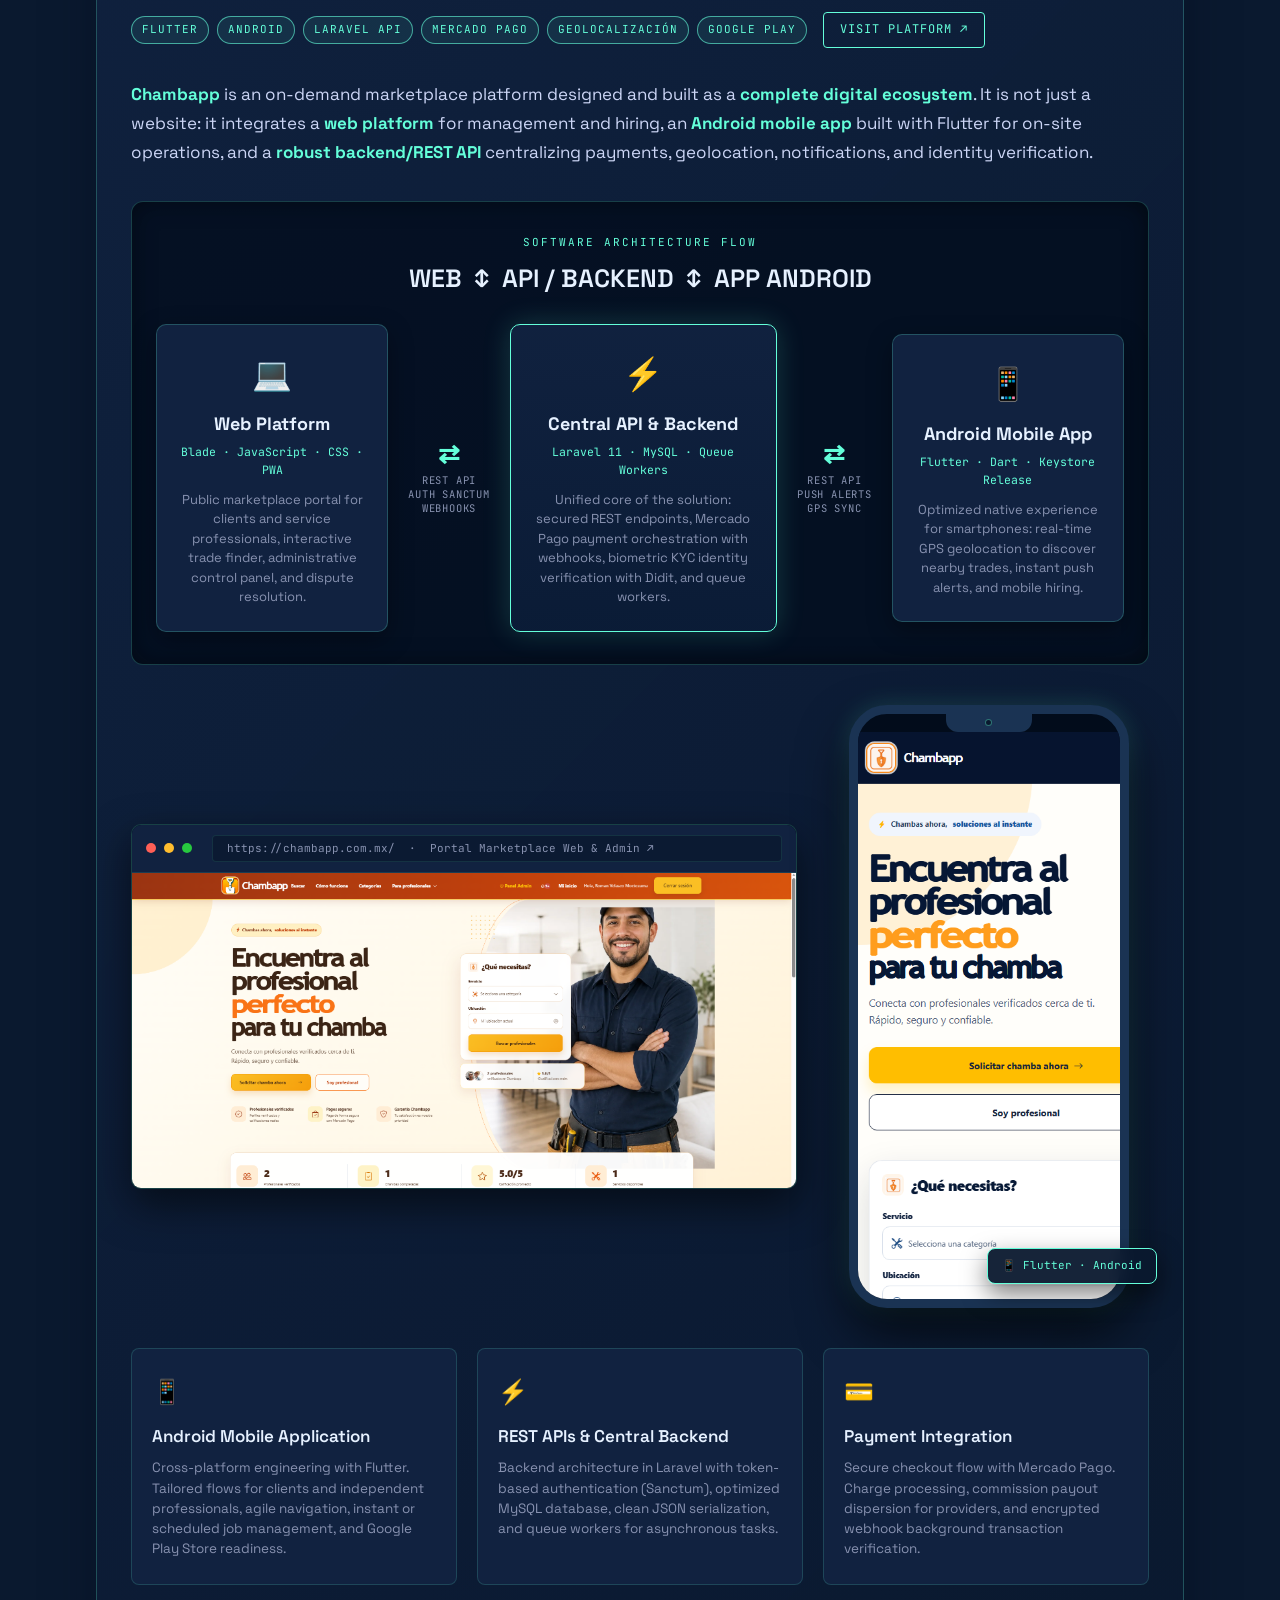
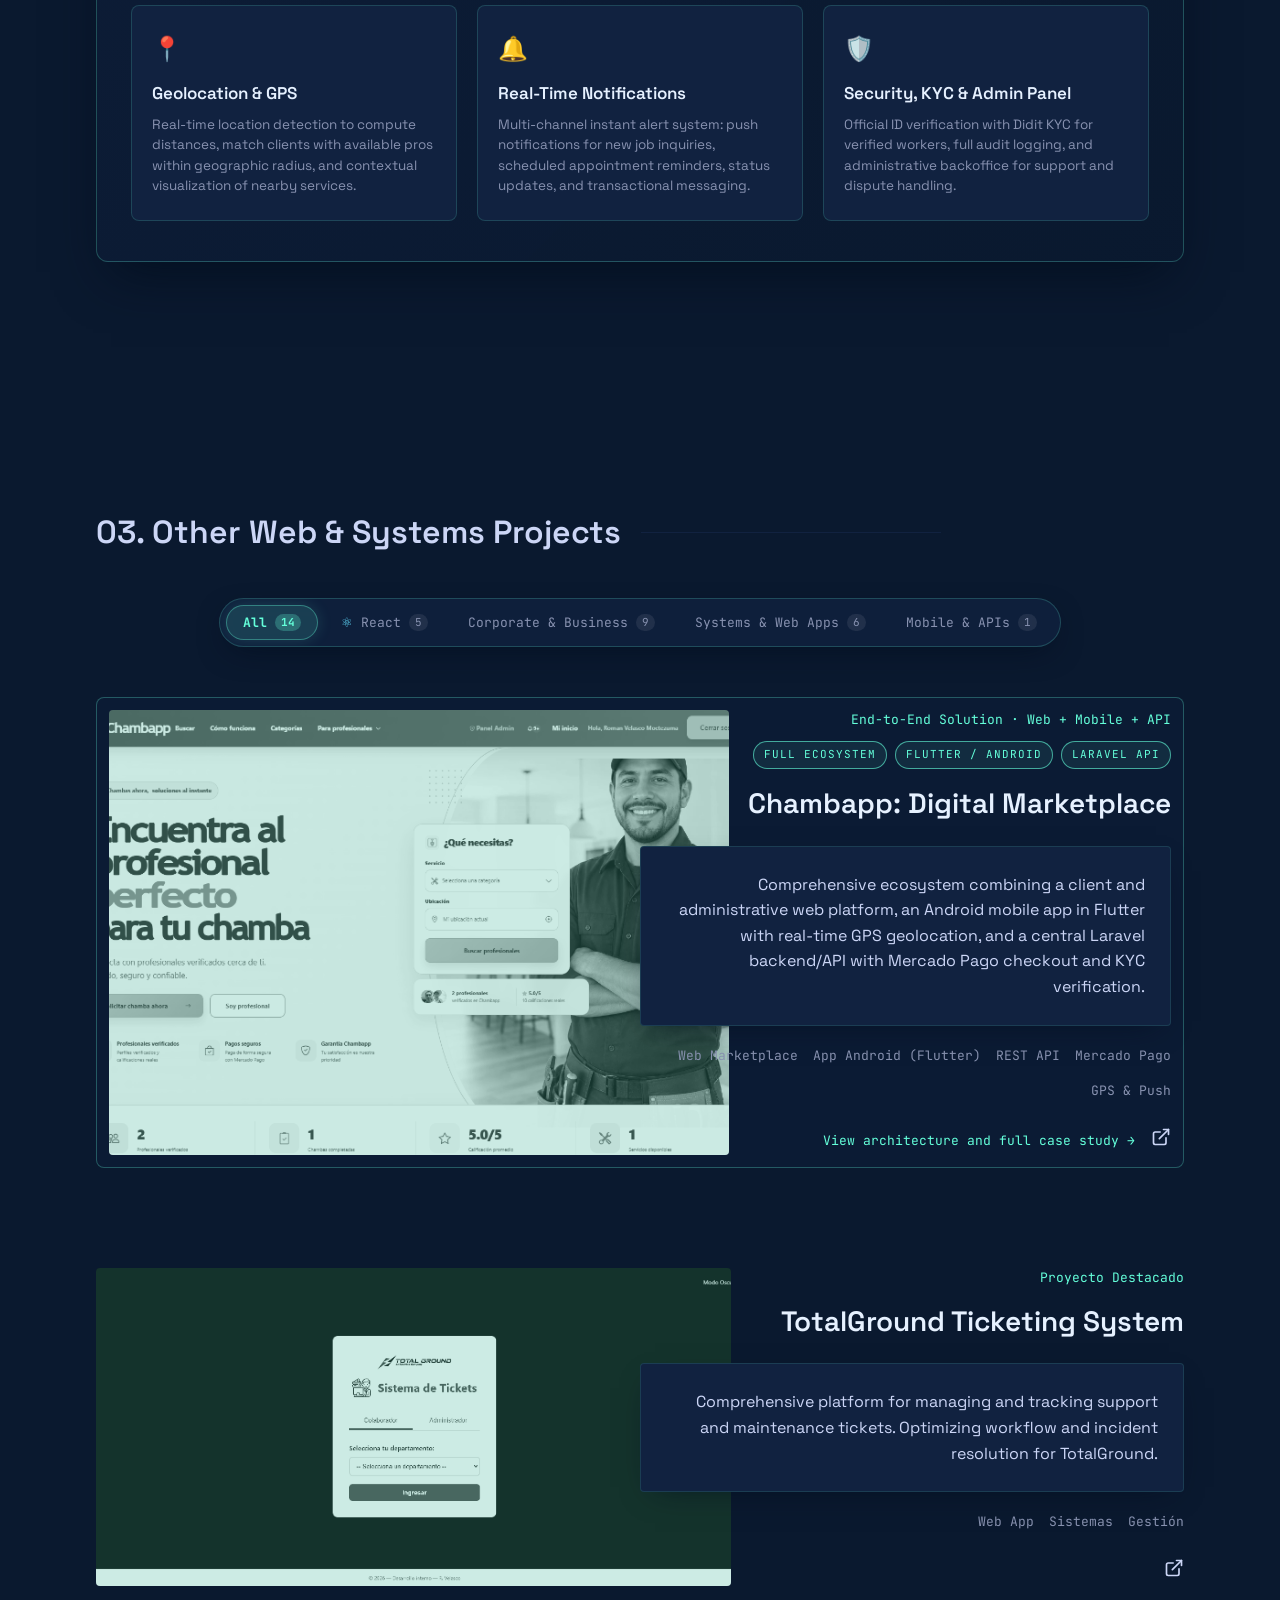
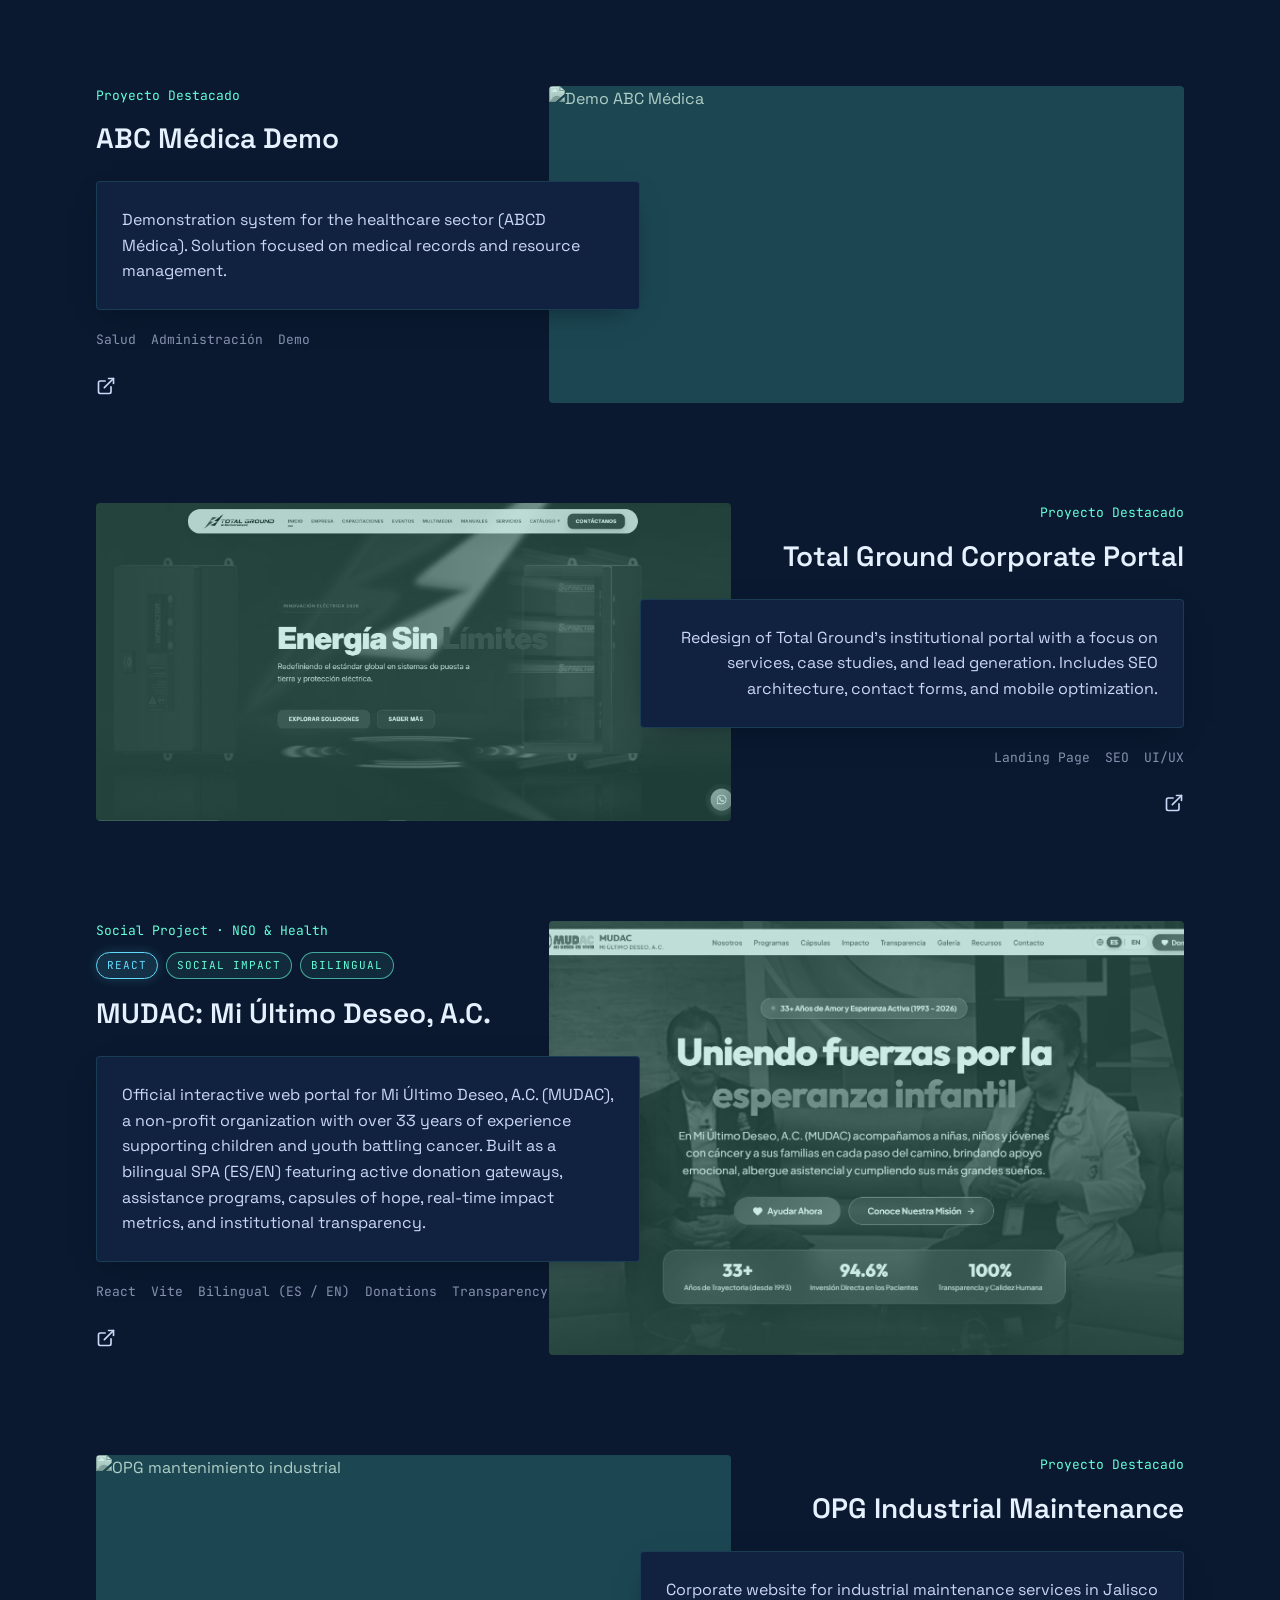
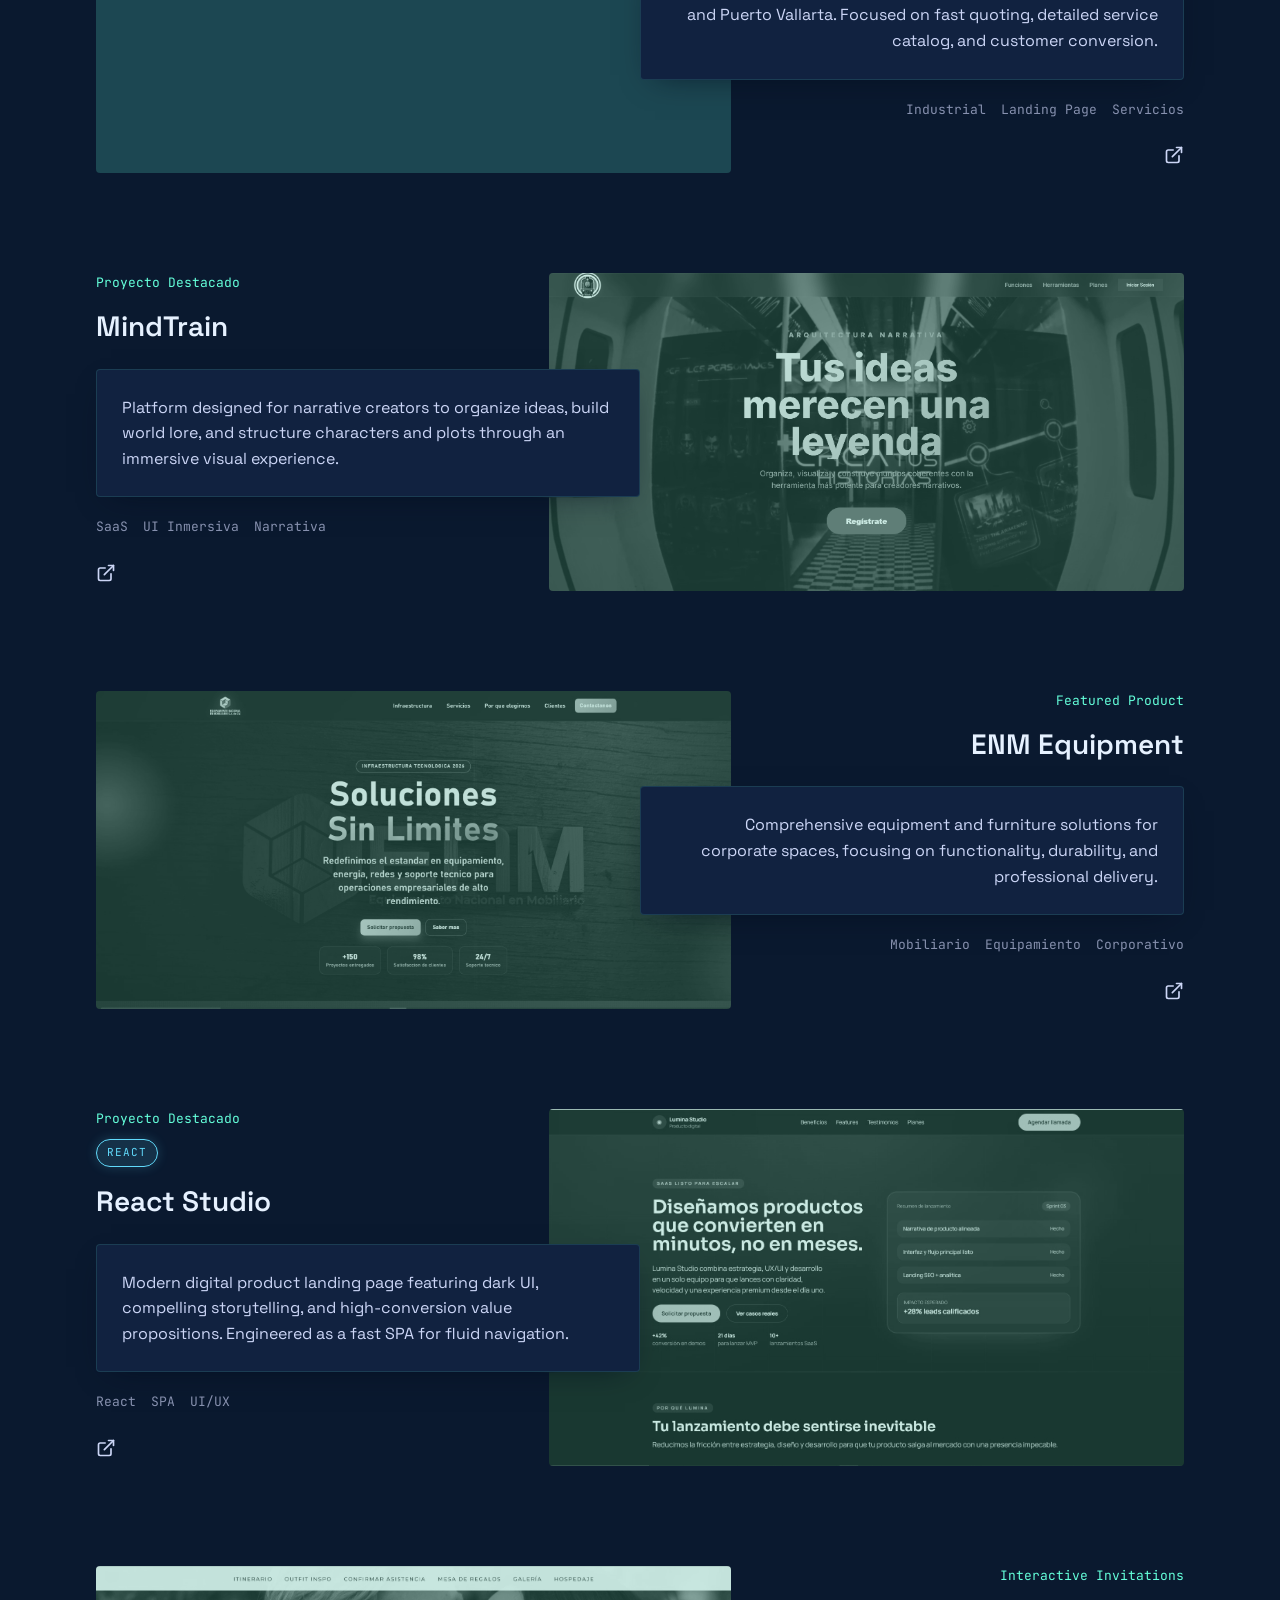
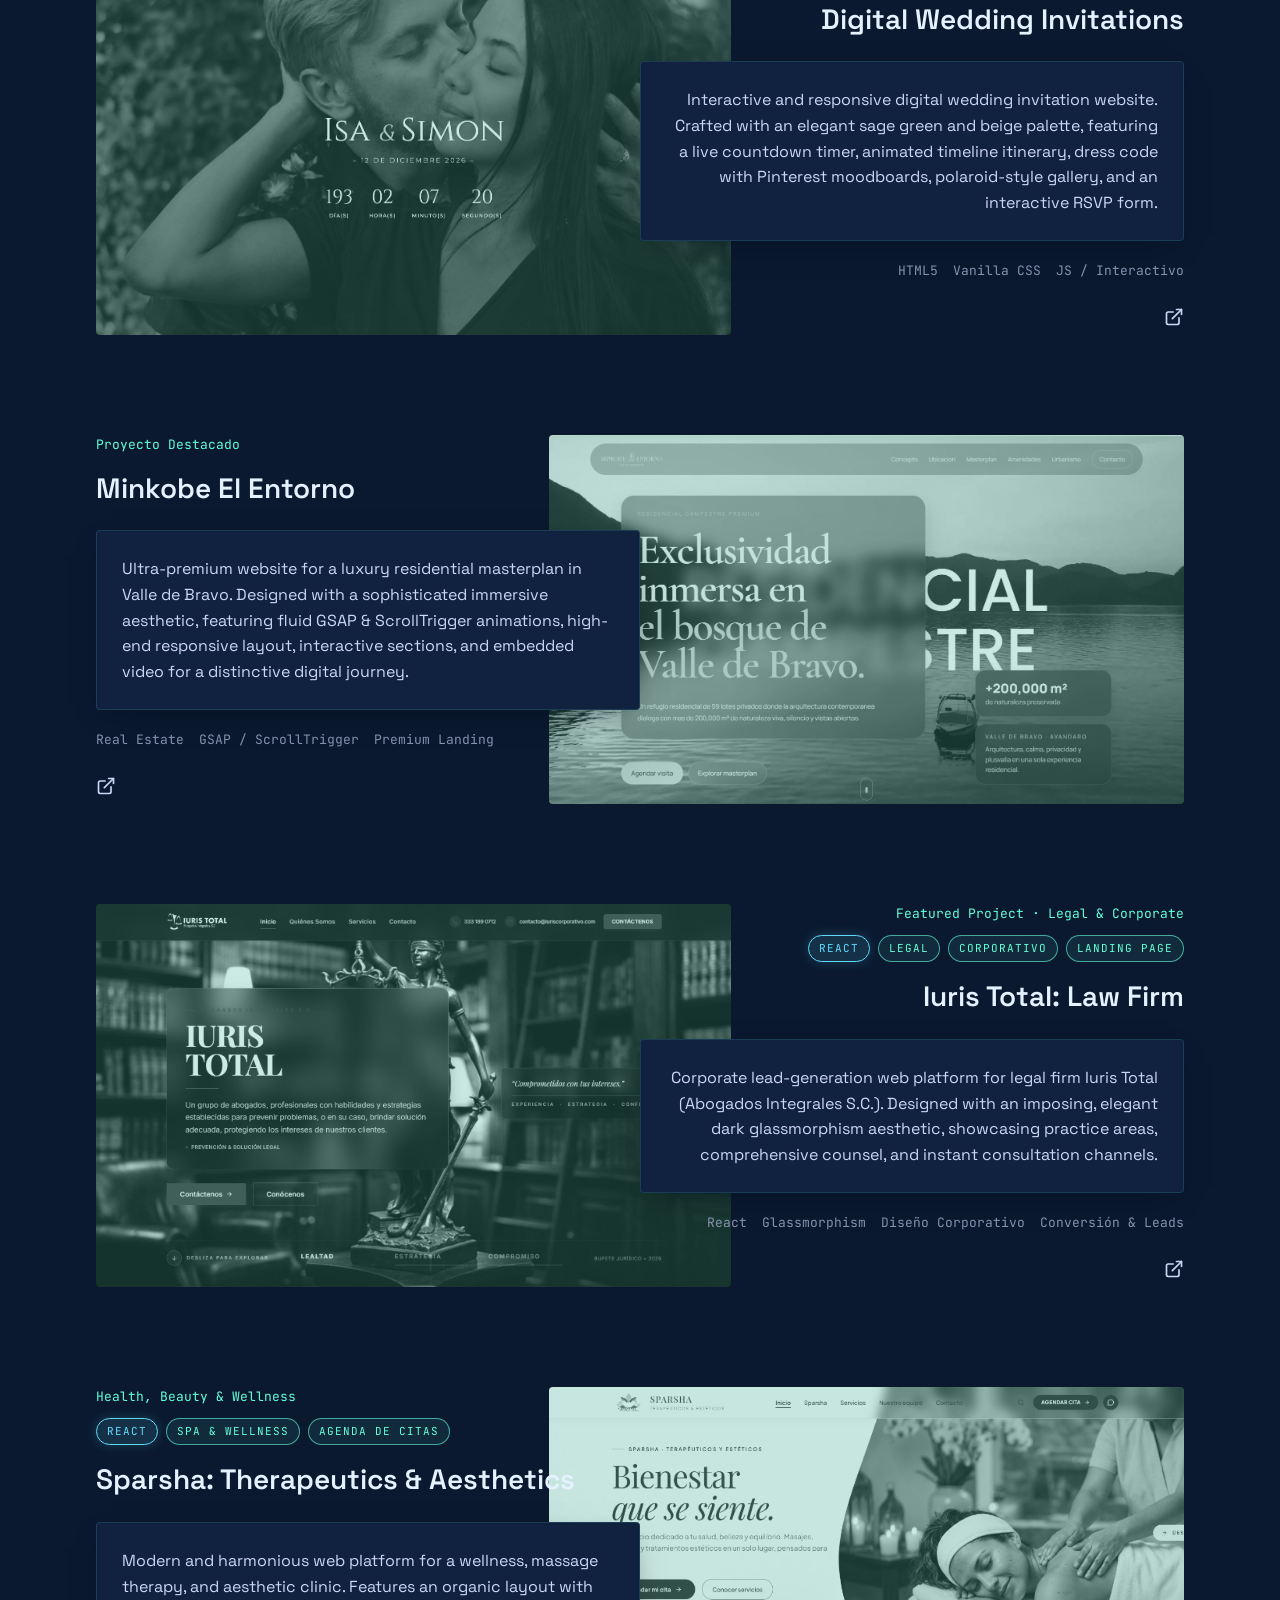
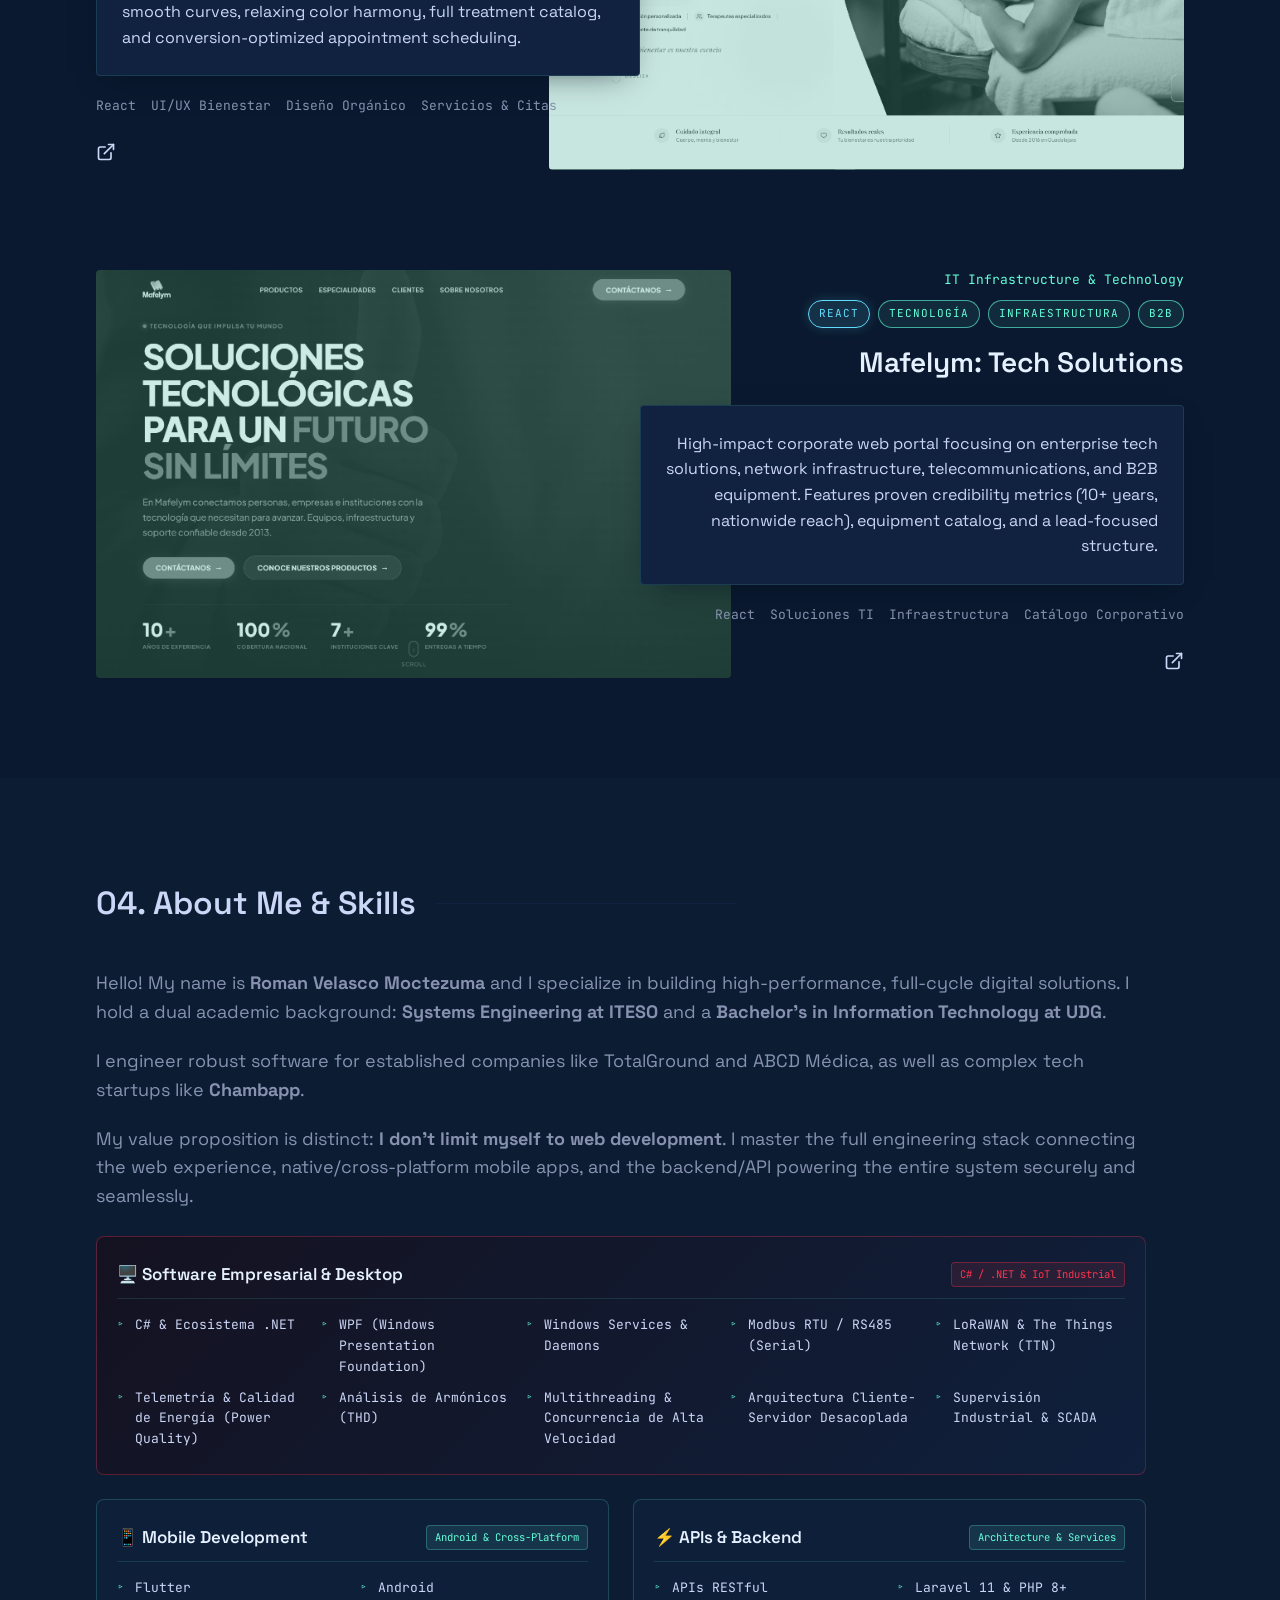
==== commit 674ba237: "Actualizar portafolio con seccion Total Monitor v2.0, capturas reales y documentacion completa en RE" ====
--- a/index-en.html
+++ b/index-en.html
@@ -4,9 +4,8 @@
 <head>
     <meta charset="UTF-8">
     <meta name="viewport" content="width=device-width, initial-scale=1.0">
-    <title>Roman Velasco | Web & Mobile Developer (Android, Flutter, APIs & Fullstack)</title>
-    <meta name="description"
-        content="Portafolio de Roman Velasco Moctezuma, Web & Mobile Developer especializado en aplicaciones móviles Android y multiplataforma, desarrollo web, APIs REST y soluciones completas frontend + backend.">
+    <title>Roman Velasco | Software &amp; Web Developer (C#/.NET, WPF, Mobile, APIs &amp; Fullstack)</title>
+    <meta name="description" content="Portfolio of Roman Velasco Moctezuma, Software Engineer and Fullstack Web Developer specialized in C#/.NET enterprise software, WPF, Industrial IoT/Modbus, Android mobile apps, and end-to-end web platforms.">
     <link rel="icon" type="image/png" href="images/icons8-dev-16.png">
 
     <!-- Fonts -->
@@ -39,9 +38,7 @@
             /* Fallback to default if JS fails custom cursor */
         }
 
-*/
-
-        html {
+html {
             scroll-behavior: smooth;
         }
 
@@ -149,6 +146,18 @@
             /* Hidden by default until JS moves it */
         }
 
+        
+        /* Hide custom cursor on mobile & touch devices */
+        @media (max-width: 992px), (pointer: coarse) {
+            .cursor,
+            .cursor-follower {
+                display: none !important;
+                visibility: hidden !important;
+                opacity: 0 !important;
+                pointer-events: none !important;
+            }
+        }
+    
         .cursor-follower {
             width: 40px;
             height: 40px;
@@ -1287,21 +1296,19 @@
             transition-delay: var(--reveal-delay, 0ms);
         }
 
-        /* JS will add this class to hide elements initially */
+                /* JS will add this class to hide elements initially for smooth scroll reveal */
         .js-hidden {
             opacity: 0 !important;
-            transform: translateY(30px);
-            filter: blur(10px);
-            clip-path: inset(0 0 18% 0 round 8px);
-            will-change: opacity, transform, filter, clip-path;
-        }
-
-        .visible {
+            transform: translateY(26px) !important;
+            will-change: opacity, transform;
+        }
+
+        .fade-on-scroll.visible {
             opacity: 1 !important;
             transform: translateY(0) !important;
-            filter: blur(0);
-            clip-path: inset(0 0 0 0 round 8px);
-        }
+        }
+
+        
 
         /* Hero Capsules */
         .hero-capsules {
@@ -1974,6 +1981,1266 @@
                 }
             }
         }
+
+        /* --- TOTAL MONITOR: Software Empresarial & SCADA Styles --- */
+        :root {
+            --tm-red: #ff334b;
+            --tm-red-dark: #b81427;
+            --tm-red-glow: rgba(255, 51, 75, 0.35);
+            --tm-cyan: #00f2fe;
+            --tm-blue: #4facfe;
+            --tm-green: #27c93f;
+            --tm-yellow: #ffbd2e;
+        }
+
+        .software-showcase {
+            position: relative;
+        }
+
+        .tm-lead-card {
+            background: linear-gradient(135deg, rgba(17, 34, 64, 0.95), rgba(10, 25, 47, 0.98));
+            border: 1px solid rgba(255, 51, 75, 0.32);
+            border-radius: 14px;
+            padding: 44px 36px;
+            margin-bottom: 50px;
+            position: relative;
+            overflow: hidden;
+            box-shadow: 0 30px 60px -15px rgba(2, 12, 27, 0.85), 0 0 30px rgba(255, 51, 75, 0.08);
+        }
+
+        .tm-lead-card::before {
+            content: "";
+            position: absolute;
+            top: -40%;
+            right: -15%;
+            width: 550px;
+            height: 550px;
+            background: radial-gradient(circle, rgba(255, 51, 75, 0.12), transparent 70%);
+            pointer-events: none;
+        }
+
+        .software-lead-badge {
+            display: inline-flex;
+            align-items: center;
+            gap: 8px;
+            font-family: var(--font-mono);
+            font-size: 12px;
+            color: var(--tm-red);
+            text-transform: uppercase;
+            letter-spacing: 1.5px;
+            padding: 6px 14px;
+            background: rgba(255, 51, 75, 0.12);
+            border: 1px solid rgba(255, 51, 75, 0.38);
+            border-radius: 20px;
+            margin-bottom: 22px;
+            box-shadow: 0 0 16px rgba(255, 51, 75, 0.18);
+        }
+
+        .tm-case-header {
+            display: flex;
+            align-items: center;
+            justify-content: space-between;
+            gap: 20px;
+            flex-wrap: wrap;
+            margin-bottom: 24px;
+        }
+
+        .tm-brand-title {
+            display: flex;
+            align-items: center;
+            gap: 18px;
+        }
+
+        .tm-brand-icon {
+            width: 62px;
+            height: 62px;
+            border-radius: 14px;
+            background: linear-gradient(135deg, #1f0b11, #2d0d16);
+            border: 2px solid var(--tm-red);
+            box-shadow: 0 0 24px var(--tm-red-glow);
+            display: flex;
+            flex-direction: column;
+            align-items: center;
+            justify-content: center;
+            font-family: var(--font-mono);
+            font-weight: 700;
+            font-size: 20px;
+            color: var(--tm-red);
+            position: relative;
+            flex-shrink: 0;
+        }
+
+        .tm-brand-icon-sub {
+            font-size: 8px;
+            color: var(--white);
+            letter-spacing: 1.5px;
+            text-transform: uppercase;
+            margin-top: -2px;
+        }
+
+        .tm-case-title {
+            font-size: clamp(28px, 4.2vw, 42px);
+            color: var(--white);
+            margin: 0;
+            font-weight: 700;
+            letter-spacing: -0.5px;
+        }
+
+        .tm-case-title span {
+            color: var(--tm-red);
+        }
+
+        .tm-case-headline {
+            font-family: var(--font-mono);
+            color: var(--accent-color);
+            font-size: 15px;
+            margin-top: 4px;
+            letter-spacing: 0.5px;
+        }
+
+        .tm-brand-owner {
+            display: inline-block;
+            color: var(--text-secondary);
+            font-size: 13px;
+            font-family: var(--font-mono);
+            margin-top: 2px;
+        }
+
+        .tm-brand-owner strong {
+            color: #ffffff;
+        }
+
+        .tm-tags {
+            display: flex;
+            flex-wrap: wrap;
+            gap: 8px;
+            align-items: center;
+        }
+
+        .tm-tag {
+            font-family: var(--font-mono);
+            font-size: 12px;
+            padding: 4px 10px;
+            border-radius: 4px;
+            background: rgba(255, 51, 75, 0.1);
+            color: #ff8595;
+            border: 1px solid rgba(255, 51, 75, 0.25);
+            transition: var(--transition);
+        }
+
+        .tm-tag:hover {
+            background: rgba(255, 51, 75, 0.2);
+            color: var(--white);
+            border-color: var(--tm-red);
+        }
+
+        .tm-tag-accent {
+            background: rgba(100, 255, 218, 0.1);
+            color: var(--accent-color);
+            border-color: rgba(100, 255, 218, 0.3);
+        }
+
+        /* 1 & 2: Problem & Solution Split Cards */
+        .tm-problem-solution-grid {
+            display: grid;
+            grid-template-columns: 1fr 1fr;
+            gap: 22px;
+            margin: 32px 0 36px;
+        }
+
+        .tm-ps-card {
+            background: rgba(17, 34, 64, 0.7);
+            border-radius: 12px;
+            padding: 26px 22px;
+            transition: var(--transition);
+            position: relative;
+            overflow: hidden;
+        }
+
+        .tm-problem-card {
+            border: 1px solid rgba(255, 87, 87, 0.25);
+            border-left: 4px solid #ff4d4d;
+        }
+
+        .tm-problem-card:hover {
+            border-color: rgba(255, 87, 87, 0.45);
+            transform: translateY(-3px);
+            box-shadow: 0 12px 28px rgba(255, 77, 77, 0.12);
+        }
+
+        .tm-solution-card {
+            border: 1px solid rgba(100, 255, 218, 0.25);
+            border-left: 4px solid var(--accent-color);
+        }
+
+        .tm-solution-card:hover {
+            border-color: rgba(100, 255, 218, 0.45);
+            transform: translateY(-3px);
+            box-shadow: 0 12px 28px rgba(100, 255, 218, 0.12);
+        }
+
+        .tm-ps-header {
+            display: flex;
+            align-items: flex-start;
+            gap: 14px;
+            margin-bottom: 14px;
+        }
+
+        .tm-ps-icon {
+            font-size: 26px;
+            line-height: 1;
+        }
+
+        .tm-ps-badge {
+            display: block;
+            font-family: var(--font-mono);
+            font-size: 11px;
+            text-transform: uppercase;
+            letter-spacing: 1.2px;
+            margin-bottom: 4px;
+        }
+
+        .tm-problem-card .tm-ps-badge {
+            color: #ff7878;
+        }
+
+        .tm-solution-card .tm-ps-badge {
+            color: var(--accent-color);
+        }
+
+        .tm-ps-title {
+            font-size: 19px;
+            color: var(--white);
+            margin: 0;
+            line-height: 1.3;
+        }
+
+        .tm-ps-text {
+            font-size: 14.5px;
+            color: var(--text-primary);
+            line-height: 1.65;
+            margin-bottom: 16px;
+        }
+
+        .tm-ps-text strong {
+            color: var(--white);
+        }
+
+        .tm-ps-tags {
+            display: flex;
+            flex-wrap: wrap;
+            gap: 8px;
+        }
+
+        .tm-ps-tags span {
+            font-family: var(--font-mono);
+            font-size: 11px;
+            padding: 3px 8px;
+            border-radius: 4px;
+            background: rgba(2, 12, 27, 0.6);
+            color: var(--text-secondary);
+            border: 1px solid rgba(255, 255, 255, 0.08);
+        }
+
+        /* 3: Architecture Diagram */
+        .tm-arch-flow {
+            border-color: rgba(255, 51, 75, 0.28);
+            box-shadow: inset 0 0 35px rgba(255, 51, 75, 0.06), 0 12px 30px rgba(0, 0, 0, 0.4);
+        }
+
+        .tm-arch-badge {
+            color: var(--tm-red);
+        }
+
+        .tm-arch-node-core {
+            border-color: var(--tm-red);
+            background: linear-gradient(180deg, rgba(35, 12, 20, 0.95), rgba(17, 34, 64, 0.95));
+            box-shadow: 0 0 30px rgba(255, 51, 75, 0.22);
+        }
+
+        .tm-arch-node-core .arch-node-tech {
+            color: #ff8595;
+        }
+
+        .tm-arch-connector .arch-connector-arrows {
+            color: var(--tm-red);
+        }
+
+        /* 4: Technologies Matrix */
+        .tm-tech-matrix-section {
+            margin: 36px 0;
+        }
+
+        .tm-section-heading {
+            display: flex;
+            align-items: center;
+            gap: 12px;
+            margin-bottom: 20px;
+        }
+
+        .tm-section-heading-icon {
+            font-size: 20px;
+        }
+
+        .tm-section-heading-title {
+            font-size: 20px;
+            color: var(--white);
+            margin: 0;
+        }
+
+        .tm-section-heading-badge {
+            font-family: var(--font-mono);
+            font-size: 11px;
+            text-transform: uppercase;
+            letter-spacing: 1px;
+            color: var(--accent-color);
+            background: rgba(100, 255, 218, 0.1);
+            border: 1px solid rgba(100, 255, 218, 0.25);
+            padding: 3px 8px;
+            border-radius: 12px;
+        }
+
+        .tm-tech-grid {
+            display: grid;
+            grid-template-columns: repeat(3, 1fr);
+            gap: 16px;
+        }
+
+        .tm-tech-card {
+            background: rgba(17, 34, 64, 0.6);
+            border: 1px solid rgba(255, 255, 255, 0.08);
+            border-radius: 10px;
+            padding: 18px;
+            transition: var(--transition);
+        }
+
+        .tm-tech-card:hover {
+            border-color: var(--tm-red);
+            transform: translateY(-3px);
+            box-shadow: 0 8px 24px rgba(2, 12, 27, 0.5);
+        }
+
+        .tm-tech-card-header {
+            display: flex;
+            align-items: center;
+            gap: 10px;
+            margin-bottom: 8px;
+        }
+
+        .tm-tech-card-icon {
+            font-size: 20px;
+        }
+
+        .tm-tech-card-name {
+            font-size: 15px;
+            font-weight: 700;
+            color: var(--white);
+            margin: 0;
+        }
+
+        .tm-tech-card-role {
+            font-family: var(--font-mono);
+            font-size: 11px;
+            color: #ff8595;
+            display: block;
+            margin-bottom: 6px;
+        }
+
+        .tm-tech-card-desc {
+            font-size: 13px;
+            color: var(--text-secondary);
+            line-height: 1.45;
+            margin: 0;
+        }
+
+        /* 5: Features Grid */
+        .tm-features-grid {
+            display: grid;
+            grid-template-columns: repeat(3, 1fr);
+            gap: 18px;
+            margin: 24px 0 36px;
+        }
+
+        .tm-feature-card {
+            background: rgba(17, 34, 64, 0.65);
+            border: 1px solid rgba(255, 51, 75, 0.18);
+            border-radius: 10px;
+            padding: 22px 18px;
+            transition: var(--transition);
+            position: relative;
+        }
+
+        .tm-feature-card:hover {
+            border-color: var(--tm-red);
+            transform: translateY(-4px);
+            box-shadow: 0 12px 28px rgba(2, 12, 27, 0.6), 0 0 20px rgba(255, 51, 75, 0.15);
+        }
+
+        .tm-feature-icon {
+            font-size: 26px;
+            display: inline-block;
+            margin-bottom: 12px;
+        }
+
+        .tm-feature-title {
+            font-size: 17px;
+            color: var(--white);
+            margin: 0 0 8px 0;
+            font-weight: 600;
+        }
+
+        .tm-feature-desc {
+            font-size: 13.5px;
+            color: var(--text-secondary);
+            line-height: 1.55;
+            margin: 0;
+        }
+
+        .tm-feature-highlight {
+            font-family: var(--font-mono);
+            font-size: 11px;
+            color: var(--accent-color);
+            background: rgba(100, 255, 218, 0.08);
+            border: 1px solid rgba(100, 255, 218, 0.2);
+            padding: 2px 7px;
+            border-radius: 4px;
+            display: inline-block;
+            margin-top: 10px;
+        }
+
+        /* 6: Interactive Gallery & Evidence Viewer */
+        .tm-gallery-container {
+            background: #020c1b;
+            border: 1px solid rgba(255, 51, 75, 0.35);
+            border-radius: 14px;
+            overflow: hidden;
+            margin: 36px 0 40px;
+            box-shadow: 0 20px 50px rgba(0, 0, 0, 0.7), 0 0 30px rgba(255, 51, 75, 0.1);
+        }
+
+        .tm-gallery-tabs-bar {
+            display: flex;
+            background: #0a192f;
+            border-bottom: 1px solid rgba(255, 255, 255, 0.08);
+            overflow-x: auto;
+            padding: 10px 14px;
+            gap: 8px;
+            scrollbar-width: thin;
+        }
+
+        .tm-gallery-tab {
+            background: transparent;
+            border: 1px solid rgba(255, 255, 255, 0.1);
+            color: var(--text-secondary);
+            font-family: var(--font-mono);
+            font-size: 12px;
+            padding: 8px 14px;
+            border-radius: 6px;
+            cursor: pointer;
+            white-space: nowrap;
+            display: inline-flex;
+            align-items: center;
+            gap: 8px;
+            transition: all 0.2s ease;
+        }
+
+        .tm-gallery-tab:hover {
+            color: var(--white);
+            background: rgba(255, 255, 255, 0.05);
+            border-color: rgba(255, 51, 75, 0.4);
+        }
+
+        .tm-gallery-tab.active {
+            background: rgba(255, 51, 75, 0.18);
+            border-color: var(--tm-red);
+            color: var(--white);
+            font-weight: 700;
+            box-shadow: 0 0 12px rgba(255, 51, 75, 0.3);
+        }
+
+        .tm-screen-window {
+            position: relative;
+            background: #010814;
+        }
+
+        .tm-screen-window-header {
+            background: #0a1424;
+            padding: 10px 16px;
+            display: flex;
+            align-items: center;
+            justify-content: space-between;
+            border-bottom: 1px solid rgba(255, 51, 75, 0.18);
+            gap: 12px;
+        }
+
+        .tm-window-controls {
+            display: flex;
+            align-items: center;
+            gap: 8px;
+        }
+
+        .tm-window-btn {
+            width: 11px;
+            height: 11px;
+            border-radius: 50%;
+            display: inline-block;
+        }
+
+        .tm-btn-close { background: #ff5f56; }
+        .tm-btn-min { background: #ffbd2e; }
+        .tm-btn-max { background: #27c93f; }
+
+        .tm-window-title {
+            font-family: var(--font-mono);
+            font-size: 11.5px;
+            color: var(--text-primary);
+            text-align: center;
+            white-space: nowrap;
+            overflow: hidden;
+            text-overflow: ellipsis;
+            letter-spacing: 0.5px;
+        }
+
+        .tm-window-status-pill {
+            display: inline-flex;
+            align-items: center;
+            gap: 6px;
+            font-family: var(--font-mono);
+            font-size: 10.5px;
+            color: #27c93f;
+            background: rgba(39, 201, 63, 0.1);
+            border: 1px solid rgba(39, 201, 63, 0.3);
+            padding: 3px 8px;
+            border-radius: 12px;
+            white-space: nowrap;
+        }
+
+        .tm-screen-view {
+            position: relative;
+            cursor: zoom-in;
+            display: block;
+            overflow: hidden;
+        }
+
+        .tm-screen-view img {
+            width: 100%;
+            height: auto;
+            display: block;
+            transition: transform 0.35s ease;
+        }
+
+        .tm-screen-view:hover img {
+            transform: scale(1.012);
+        }
+
+        .tm-screen-hint {
+            position: absolute;
+            bottom: 16px;
+            right: 16px;
+            background: rgba(2, 12, 27, 0.88);
+            border: 1px solid var(--accent-color);
+            border-radius: 8px;
+            padding: 6px 12px;
+            font-family: var(--font-mono);
+            font-size: 11px;
+            color: var(--accent-color);
+            display: inline-flex;
+            align-items: center;
+            gap: 6px;
+            backdrop-filter: blur(6px);
+            box-shadow: 0 4px 16px rgba(0, 0, 0, 0.6);
+            pointer-events: none;
+            transition: opacity 0.25s ease;
+        }
+
+        .tm-live-metrics-bar {
+            background: #061122;
+            padding: 14px 18px;
+            border-top: 1px solid rgba(255, 255, 255, 0.08);
+            display: flex;
+            flex-wrap: wrap;
+            align-items: center;
+            gap: 10px;
+        }
+
+        .tm-live-metrics-title {
+            font-family: var(--font-mono);
+            font-size: 11px;
+            color: #ff8595;
+            text-transform: uppercase;
+            letter-spacing: 1px;
+            margin-right: 6px;
+        }
+
+        .tm-metric-chip {
+            background: rgba(17, 34, 64, 0.8);
+            border: 1px solid rgba(255, 255, 255, 0.12);
+            border-radius: 6px;
+            padding: 4px 10px;
+            font-family: var(--font-mono);
+            font-size: 11px;
+            color: var(--text-primary);
+            display: inline-flex;
+            align-items: center;
+            gap: 6px;
+        }
+
+        .tm-metric-chip strong {
+            color: var(--white);
+        }
+
+        .tm-metric-chip.accent {
+            border-color: rgba(100, 255, 218, 0.35);
+            color: var(--accent-color);
+        }
+
+        .tm-thumbnails-grid {
+            display: grid;
+            grid-template-columns: repeat(5, 1fr);
+            gap: 12px;
+            padding: 16px;
+            background: #0a192f;
+            border-top: 1px solid rgba(255, 255, 255, 0.08);
+        }
+
+        .tm-thumb {
+            border: 2px solid rgba(255, 255, 255, 0.12);
+            border-radius: 8px;
+            overflow: hidden;
+            cursor: pointer;
+            background: #020c1b;
+            transition: var(--transition);
+            position: relative;
+            aspect-ratio: 16 / 10;
+        }
+
+        .tm-thumb img {
+            width: 100%;
+            height: 100%;
+            object-fit: cover;
+            display: block;
+            opacity: 0.65;
+            transition: var(--transition);
+        }
+
+        .tm-thumb:hover {
+            border-color: rgba(255, 51, 75, 0.6);
+            transform: translateY(-2px);
+        }
+
+        .tm-thumb:hover img {
+            opacity: 0.95;
+        }
+
+        .tm-thumb.active {
+            border-color: var(--tm-red);
+            box-shadow: 0 0 14px rgba(255, 51, 75, 0.45);
+        }
+
+        .tm-thumb.active img {
+            opacity: 1;
+        }
+
+        .tm-thumb-caption {
+            position: absolute;
+            bottom: 0;
+            left: 0;
+            right: 0;
+            background: rgba(2, 12, 27, 0.88);
+            font-family: var(--font-mono);
+            font-size: 9.5px;
+            color: var(--text-primary);
+            padding: 3px 6px;
+            white-space: nowrap;
+            overflow: hidden;
+            text-overflow: ellipsis;
+            text-align: center;
+        }
+
+        /* 7: Developer Role */
+        .tm-dev-card {
+            background: linear-gradient(135deg, rgba(17, 34, 64, 0.85), rgba(12, 28, 52, 0.95));
+            border: 1px solid rgba(100, 255, 218, 0.28);
+            border-radius: 12px;
+            padding: 30px 24px;
+            margin-top: 36px;
+        }
+
+        .tm-dev-header {
+            display: flex;
+            align-items: center;
+            justify-content: space-between;
+            gap: 16px;
+            margin-bottom: 20px;
+            flex-wrap: wrap;
+        }
+
+        .tm-dev-title-wrap {
+            display: flex;
+            align-items: center;
+            gap: 14px;
+        }
+
+        .tm-dev-avatar {
+            width: 48px;
+            height: 48px;
+            border-radius: 50%;
+            background: rgba(100, 255, 218, 0.12);
+            border: 2px solid var(--accent-color);
+            display: flex;
+            align-items: center;
+            justify-content: center;
+            font-size: 22px;
+        }
+
+        .tm-dev-title {
+            font-size: 20px;
+            color: var(--white);
+            margin: 0;
+        }
+
+        .tm-dev-subtitle {
+            font-family: var(--font-mono);
+            font-size: 12px;
+            color: var(--accent-color);
+            margin: 2px 0 0;
+        }
+
+        .tm-dev-badge {
+            font-family: var(--font-mono);
+            font-size: 11px;
+            color: var(--tm-red);
+            background: rgba(255, 51, 75, 0.1);
+            border: 1px solid rgba(255, 51, 75, 0.3);
+            padding: 4px 12px;
+            border-radius: 14px;
+        }
+
+        .tm-dev-grid {
+            display: grid;
+            grid-template-columns: repeat(2, 1fr);
+            gap: 16px;
+        }
+
+        .tm-dev-item {
+            background: rgba(2, 12, 27, 0.55);
+            border-radius: 8px;
+            padding: 16px;
+            border: 1px solid rgba(255, 255, 255, 0.06);
+        }
+
+        .tm-dev-item-title {
+            font-family: var(--font-mono);
+            font-size: 13.5px;
+            color: var(--white);
+            margin: 0 0 6px 0;
+            display: flex;
+            align-items: center;
+            gap: 8px;
+        }
+
+        .tm-dev-item-desc {
+            font-size: 13px;
+            color: var(--text-secondary);
+            line-height: 1.5;
+            margin: 0;
+        }
+
+        /* Lightbox Modal */
+        .tm-lightbox {
+            position: fixed;
+            inset: 0;
+            background: rgba(2, 12, 27, 0.94);
+            backdrop-filter: blur(10px);
+            z-index: 10000;
+            display: none;
+            align-items: center;
+            justify-content: center;
+            padding: 30px;
+            opacity: 0;
+            transition: opacity 0.25s ease;
+        }
+
+        .tm-lightbox.active {
+            display: flex;
+            opacity: 1;
+        }
+
+        .tm-lightbox-content {
+            max-width: 95vw;
+            max-height: 92vh;
+            position: relative;
+            display: flex;
+            flex-direction: column;
+            align-items: center;
+        }
+
+        .tm-lightbox-img {
+            max-width: 100%;
+            max-height: 84vh;
+            border-radius: 10px;
+            border: 1px solid rgba(255, 51, 75, 0.4);
+            box-shadow: 0 25px 60px rgba(0, 0, 0, 0.9), 0 0 40px rgba(255, 51, 75, 0.2);
+            object-fit: contain;
+        }
+
+        .tm-lightbox-caption {
+            font-family: var(--font-mono);
+            font-size: 13px;
+            color: var(--white);
+            margin-top: 12px;
+            text-align: center;
+            background: rgba(10, 25, 47, 0.85);
+            padding: 6px 16px;
+            border-radius: 20px;
+            border: 1px solid rgba(100, 255, 218, 0.25);
+        }
+
+        .tm-lightbox-close {
+            position: absolute;
+            top: -18px;
+            right: -18px;
+            width: 38px;
+            height: 38px;
+            border-radius: 50%;
+            background: var(--tm-red);
+            color: #ffffff;
+            border: none;
+            font-size: 18px;
+            font-weight: bold;
+            cursor: pointer;
+            display: flex;
+            align-items: center;
+            justify-content: center;
+            box-shadow: 0 4px 16px rgba(0, 0, 0, 0.5);
+            transition: transform 0.2s ease;
+        }
+
+        .tm-lightbox-close:hover {
+            transform: scale(1.15);
+        }
+
+        /* Responsive */
+        @media (max-width: 992px) {
+            .tm-problem-solution-grid {
+                grid-template-columns: 1fr;
+            }
+            .tm-tech-grid,
+            .tm-features-grid {
+                grid-template-columns: repeat(2, 1fr);
+            }
+            .tm-dev-grid {
+                grid-template-columns: 1fr;
+            }
+            .tm-thumbnails-grid {
+                grid-template-columns: repeat(3, 1fr);
+            }
+        }
+
+        @media (max-width: 768px) {
+            .tm-lead-card {
+                padding: 28px 18px;
+            }
+            .tm-tech-grid,
+            .tm-features-grid {
+                grid-template-columns: 1fr;
+            }
+            .tm-thumbnails-grid {
+                grid-template-columns: repeat(2, 1fr);
+            }
+            .tm-live-metrics-bar {
+                font-size: 10px;
+            }
+            .tm-screen-window-header {
+                flex-direction: column;
+                align-items: flex-start;
+            }
+        }
+
+
+        /* --- Mobile Responsiveness & Full Visibility Fixes --- */
+        @media (max-width: 768px) {
+            
+
+            .container {
+                width: 92%;
+            }
+
+            /* Mobile Navigation Drawer Scrolling Fix */
+            .nav-links {
+                height: 100vh;
+                max-height: 100vh;
+                overflow-y: auto;
+                -webkit-overflow-scrolling: touch;
+                padding-bottom: 3.5rem;
+            }
+
+            .nav-link {
+                padding: 0.75rem 0.25rem;
+                font-size: 14.5px;
+            }
+
+            /* Hero Actions Stack on Mobile */
+            .hero-actions {
+                flex-direction: column;
+                align-items: stretch;
+                gap: 12px;
+                width: 100%;
+            }
+
+            .hero-actions .btn-primary,
+            .hero-actions .btn-secondary {
+                text-align: center;
+                width: 100%;
+                padding: 0.9rem 1.2rem;
+            }
+
+            /* Total Monitor Mobile Optimizations */
+            .tm-lead-card {
+                padding: 22px 14px;
+                margin-bottom: 35px;
+                border-radius: 12px;
+            }
+
+            .tm-case-header {
+                flex-direction: column;
+                align-items: flex-start;
+                gap: 14px;
+                margin-bottom: 20px;
+            }
+
+            .tm-brand-title {
+                gap: 12px;
+                width: 100%;
+            }
+
+            .tm-brand-icon {
+                width: 48px;
+                height: 48px;
+                font-size: 16px;
+                border-radius: 10px;
+            }
+
+            .tm-brand-icon-sub {
+                font-size: 7px;
+            }
+
+            .tm-case-title {
+                font-size: clamp(22px, 6vw, 30px);
+                line-height: 1.15;
+            }
+
+            .tm-case-headline {
+                font-size: 13.5px;
+                line-height: 1.35;
+            }
+
+            .tm-brand-owner {
+                font-size: 12px;
+            }
+
+            .tm-tags {
+                gap: 6px;
+                width: 100%;
+            }
+
+            .tm-tag {
+                font-size: 11px;
+                padding: 3px 8px;
+            }
+
+            .tm-problem-solution-grid {
+                grid-template-columns: 1fr;
+                gap: 16px;
+                margin: 22px 0 26px;
+            }
+
+            .tm-ps-card {
+                padding: 18px 14px;
+            }
+
+            .tm-ps-title {
+                font-size: 16.5px;
+            }
+
+            .tm-ps-text {
+                font-size: 13.5px;
+                line-height: 1.55;
+            }
+
+            /* Architecture Flow Diagram on Mobile */
+            .arch-flow-container.tm-arch-flow {
+                padding: 20px 14px;
+                margin: 24px 0;
+            }
+
+            .arch-flow-title {
+                font-size: 16px;
+                line-height: 1.35;
+            }
+
+            .arch-flow-diagram {
+                grid-template-columns: 1fr;
+                gap: 12px;
+            }
+
+            .arch-node {
+                padding: 16px 12px;
+            }
+
+            .arch-node-name {
+                font-size: 16px;
+            }
+
+            .arch-connector {
+                padding: 6px 0;
+            }
+
+            .arch-connector-arrows {
+                transform: rotate(90deg);
+                font-size: 22px;
+            }
+
+            .arch-connector-label {
+                font-size: 10px;
+            }
+
+            /* Tech & Features Grids */
+            .tm-tech-matrix-section {
+                margin: 24px 0;
+            }
+
+            .tm-tech-grid {
+                grid-template-columns: 1fr;
+                gap: 12px;
+            }
+
+            .tm-tech-card {
+                padding: 14px;
+            }
+
+            .tm-features-grid {
+                grid-template-columns: 1fr;
+                gap: 14px;
+                margin: 18px 0 28px;
+            }
+
+            .tm-feature-card {
+                padding: 18px 14px;
+            }
+
+            /* Interactive Gallery */
+            .tm-gallery-container {
+                margin: 24px 0 28px;
+                border-radius: 10px;
+            }
+
+            .tm-gallery-tabs-bar {
+                padding: 8px 10px;
+                gap: 6px;
+            }
+
+            .tm-gallery-tab {
+                flex-shrink: 0;
+                padding: 6px 10px;
+                font-size: 11px;
+            }
+
+            .tm-screen-window-header {
+                padding: 8px 12px;
+                flex-direction: column;
+                align-items: flex-start;
+                gap: 6px;
+            }
+
+            .tm-window-title {
+                font-size: 10.5px;
+                white-space: normal;
+                text-align: left;
+                line-height: 1.3;
+            }
+
+            .tm-window-status-pill {
+                font-size: 9.5px;
+                padding: 2px 7px;
+            }
+
+            .tm-live-metrics-bar {
+                padding: 10px 12px;
+                gap: 6px;
+            }
+
+            .tm-live-metrics-title {
+                width: 100%;
+                font-size: 10px;
+                margin-bottom: 2px;
+            }
+
+            .tm-metric-chip {
+                font-size: 10px;
+                padding: 3px 7px;
+            }
+
+            /* Horizontal Swiper for Thumbnails on Mobile */
+            .tm-thumbnails-grid {
+                display: flex;
+                overflow-x: auto;
+                -webkit-overflow-scrolling: touch;
+                padding: 10px 12px;
+                gap: 8px;
+                scrollbar-width: thin;
+            }
+
+            .tm-thumb {
+                width: 120px;
+                flex-shrink: 0;
+            }
+
+            /* Developer Card */
+            .tm-dev-card {
+                padding: 20px 14px;
+                margin-top: 24px;
+            }
+
+            .tm-dev-header {
+                flex-direction: column;
+                align-items: flex-start;
+                gap: 10px;
+            }
+
+            .tm-dev-title {
+                font-size: 17px;
+            }
+
+            .tm-dev-grid {
+                grid-template-columns: 1fr;
+                gap: 12px;
+            }
+
+            .tm-dev-item {
+                padding: 14px 12px;
+            }
+
+            /* Skills Wide List on Mobile */
+            .skills-items-list-wide {
+                grid-template-columns: 1fr !important;
+            }
+        }
+
+
+        /* Guarantee 100% visibility on mobile and tablets (no delayed scroll-trigger, clipping, or stuck opacity) */
+        @media (max-width: 992px) {
+            
+        }
+    
+
+        /* ==========================================================================
+           Floating Back To Top Button
+           ========================================================================== */
+        .back-to-top-btn {
+            position: fixed;
+            bottom: 98px;
+            right: 35px;
+            width: 48px;
+            height: 48px;
+            border-radius: 50%;
+            background: rgba(10, 25, 47, 0.92);
+            border: 1px solid rgba(100, 255, 218, 0.35);
+            color: var(--accent-color);
+            display: flex;
+            align-items: center;
+            justify-content: center;
+            cursor: pointer;
+            z-index: 9989;
+            box-shadow: 0 8px 24px rgba(2, 12, 27, 0.65), 0 0 16px rgba(100, 255, 218, 0.12);
+            backdrop-filter: blur(10px);
+            -webkit-backdrop-filter: blur(10px);
+            opacity: 0;
+            transform: translateY(18px) scale(0.85);
+            pointer-events: none;
+            transition: opacity 0.3s cubic-bezier(0.16, 1, 0.3, 1),
+                        transform 0.3s cubic-bezier(0.16, 1, 0.3, 1),
+                        background-color 0.25s ease,
+                        border-color 0.25s ease,
+                        box-shadow 0.25s ease;
+            outline: none;
+            padding: 0;
+        }
+
+        .back-to-top-btn.is-visible {
+            opacity: 1;
+            transform: translateY(0) scale(1);
+            pointer-events: auto;
+        }
+
+        .back-to-top-btn:hover {
+            background: rgba(17, 34, 64, 0.95);
+            border-color: var(--accent-color);
+            color: var(--white);
+            transform: scale(1.1) translateY(-3px);
+            box-shadow: 0 12px 28px rgba(2, 12, 27, 0.8), 0 0 24px rgba(100, 255, 218, 0.35);
+        }
+
+        .back-to-top-btn:active {
+            transform: scale(0.96) translateY(0);
+        }
+
+        .back-to-top-icon {
+            width: 22px;
+            height: 22px;
+            stroke: currentColor;
+            stroke-width: 2.5;
+            transition: transform 0.25s ease;
+        }
+
+        .back-to-top-btn:hover .back-to-top-icon {
+            transform: translateY(-2px);
+        }
+
+        /* Tooltip */
+        .back-to-top-tooltip {
+            position: absolute;
+            right: 60px;
+            background: rgba(10, 25, 47, 0.95);
+            backdrop-filter: blur(10px);
+            -webkit-backdrop-filter: blur(10px);
+            border: 1px solid rgba(100, 255, 218, 0.35);
+            border-radius: 8px;
+            padding: 6px 12px;
+            white-space: nowrap;
+            font-family: var(--font-mono);
+            font-size: 11px;
+            color: var(--accent-color);
+            box-shadow: 0 8px 24px rgba(2, 12, 27, 0.7);
+            opacity: 0;
+            visibility: hidden;
+            transform: translateX(8px);
+            transition: all 0.22s ease;
+            pointer-events: none;
+        }
+
+        .back-to-top-btn:hover .back-to-top-tooltip {
+            opacity: 1;
+            visibility: visible;
+            transform: translateX(0);
+        }
+
+        @media (max-width: 768px) {
+            .back-to-top-btn {
+                bottom: 82px;
+                right: 24px;
+                width: 44px;
+                height: 44px;
+            }
+            .back-to-top-icon {
+                width: 20px;
+                height: 20px;
+            }
+            .back-to-top-tooltip {
+                display: none; /* cleaner on touch screens */
+            }
+        }
+
     </style>
 </head>
 
@@ -1988,12 +3255,13 @@
             <a href="#" class="logo">&lt;Roman/&gt;</a>
             <ul class="nav-links" id="main-nav">
                 <li><a href="#home" class="nav-link" data-i18n="nav_home">01. Inicio</a></li>
-                <li><a href="#mobile" class="nav-link" data-i18n="nav_mobile">02. Mobile</a></li>
-                <li><a href="#work" class="nav-link" data-i18n="nav_work">03. Proyectos</a></li>
-                <li><a href="#about" class="nav-link" data-i18n="nav_about">04. Sobre Mí</a></li>
-                <li><a href="#packages" class="nav-link" data-i18n="nav_packages">05. Paquetes</a></li>
-                <li><a href="#engineering" class="nav-link" data-i18n="nav_engineering">06. Ingeniería</a></li>
-                <li><a href="#contact" class="nav-link" data-i18n="nav_contact">07. Contacto</a></li>
+                <li><a href="#software" class="nav-link" data-i18n="nav_software">02. Software</a></li>
+                <li><a href="#mobile" class="nav-link" data-i18n="nav_mobile">03. Mobile</a></li>
+                <li><a href="#work" class="nav-link" data-i18n="nav_work">04. Proyectos</a></li>
+                <li><a href="#about" class="nav-link" data-i18n="nav_about">05. Sobre Mí</a></li>
+                <li><a href="#packages" class="nav-link" data-i18n="nav_packages">06. Paquetes</a></li>
+                <li><a href="#engineering" class="nav-link" data-i18n="nav_engineering">07. Ingeniería</a></li>
+                <li><a href="#contact" class="nav-link" data-i18n="nav_contact">08. Contacto</a></li>
             </ul>
             <div class="nav-actions">
                 <div class="lang-switch" role="group" aria-label="Idioma / Language">
@@ -2027,17 +3295,19 @@
             <div class="hero-content">
                 <span class="subtitle fade-in-up" data-i18n="hero_subtitle">Hola, mi nombre es</span>
                 <h1 class="glitch fade-in-up delay-1" data-text="Roman Velasco">Roman Velasco</h1>
-                <h2 class="fade-in-up delay-2" data-i18n="hero_role">Web & Mobile Developer</h2>
+                <h2 class="fade-in-up delay-2" data-i18n="hero_role">Software & Web Developer</h2>
                 <div class="hero-capsules fade-in-up delay-2">
+                    <span class="hero-capsule" style="border-color: rgba(255, 51, 75, 0.4); color: #ff8595; background: rgba(255, 51, 75, 0.1);" data-i18n="hero_capsule_software">🖥️ Software Empresarial & C#/.NET</span>
                     <span class="hero-capsule" data-i18n="hero_capsule_1">📱 Apps Android & Multiplataforma</span>
                     <span class="hero-capsule" data-i18n="hero_capsule_2">💻 Aplicaciones Web</span>
                     <span class="hero-capsule" data-i18n="hero_capsule_3">⚡ APIs REST & Backend</span>
                     <span class="hero-capsule" data-i18n="hero_capsule_4">🛒 Marketplaces & Pagos</span>
                     <span class="hero-capsule" data-i18n="hero_capsule_5">📍 Geolocalización & Notificaciones</span>
                 </div>
-                <p class="fade-in-up delay-3" data-i18n="hero_desc">Soy Ingeniero en Sistemas y Licenciado en Tecnologías de la Información. Construyo <strong>soluciones digitales completas</strong>: desde aplicaciones móviles en Android y multiplataforma con Flutter, hasta plataformas web marketplace y backends con APIs robustas que conectan todo el ecosistema.</p>
+                <p class="fade-in-up delay-3" data-i18n="hero_desc">Soy Ingeniero en Sistemas y Licenciado en Tecnologías de la Información. Construyo <strong>software empresarial y soluciones digitales completas</strong>: desde aplicaciones de escritorio de misión crítica con C#/.NET, WPF y protocolos industriales (Modbus, LoRaWAN), hasta plataformas web marketplace y apps móviles conectadas a APIs robustas.</p>
                 <div class="hero-actions fade-in-up delay-4">
-                    <a href="#mobile" class="btn-primary" data-i18n="hero_btn_mobile">Ver Desarrollo Mobile</a>
+                    <a href="#software" class="btn-primary" data-i18n="hero_btn_software">Ver Software Empresarial</a>
+                    <a href="#mobile" class="btn-secondary" data-i18n="hero_btn_mobile">Desarrollo Mobile</a>
                     <a href="#work" class="btn-secondary" data-i18n="hero_btn_projects">Explorar otros proyectos</a>
                 </div>
             </div>
@@ -2046,16 +3316,19 @@
                     <pre><code class="language-javascript"><span class="keyword">const</span> <span class="variable">desarrollador</span> = {
   <span class="property">nombre</span>: <span class="string">'Roman'</span>,
   <span class="property">apellidos</span>: <span class="string">'Velasco Moctezuma'</span>,
-  <span class="property">perfil</span>: <span class="string">'Web & Mobile Developer'</span>,
+  <span class="property">perfil</span>: <span class="string">'Software & Web Developer'</span>,
   <span class="property">capacidades</span>: {
+    <span class="property">software</span>: [<span class="string">'C# / .NET'</span>, <span class="string">'WPF'</span>, <span class="string">'Windows Service'</span>, <span class="string">'Modbus RTU'</span>, <span class="string">'LoRaWAN'</span>],
     <span class="property">mobile</span>: [<span class="string">'Flutter'</span>, <span class="string">'Android Nativo'</span>, <span class="string">'Google Play'</span>],
     <span class="property">web</span>: [<span class="string">'Marketplaces'</span>, <span class="string">'React'</span>, <span class="string">'Vue'</span>, <span class="string">'Paneles Admin'</span>],
-    <span class="property">backend</span>: [<span class="string">'APIs REST'</span>, <span class="string">'Laravel'</span>, <span class="string">'.NET'</span>, <span class="string">'MySQL'</span>],
-    <span class="property">servicios</span>: [<span class="string">'Mercado Pago'</span>, <span class="string">'Geolocalización'</span>, <span class="string">'Notificaciones'</span>, <span class="string">'KYC'</span>]
+    <span class="property">backend</span>: [<span class="string">'APIs REST'</span>, <span class="string">'ASP.NET Core'</span>, <span class="string">'Laravel'</span>, <span class="string">'MySQL / SQL Server'</span>]
   },
-  <span class="property">casoEstudioInsignia</span>: <span class="string">'Chambapp (Web + Mobile + API)'</span>,
-  <span class="function">arquitecturaIntegral</span>: <span class="keyword">function</span>() {
-    <span class="keyword">return</span> <span class="string">'WEB ↕ API/BACKEND ↕ APP ANDROID'</span>;
+  <span class="property">proyectosInsignia</span>: [
+    <span class="string">'Total Monitor (Power Quality & IoT Industrial)'</span>,
+    <span class="string">'Chambapp (Web + Mobile + API)'</span>
+  ],
+  <span class="function">enfoque</span>: <span class="keyword">function</span>() {
+    <span class="keyword">return</span> <span class="string">'SOFTWARE EMPRESARIAL ↕ WEB ↕ MOBILE'</span>;
   }
 };</code></pre>
                 </div>
@@ -2073,12 +3346,387 @@
         </div>
     </header>
 
+
+    <!-- Software Empresarial Section: TOTAL MONITOR -->
+    <section id="software" class="section software-showcase">
+        <div class="container">
+            <h2 class="section-title fade-on-scroll" data-i18n="software_section_title">02. Software Empresarial &amp; SCADA</h2>
+
+            <div class="software-lead-card tm-lead-card">
+                <span class="software-lead-badge" data-i18n="tm_lead_badge">⚡ Proyecto Insignia · Power Quality Platform v2.0</span>
+
+                <div class="tm-case-header">
+                    <div class="tm-brand-title">
+                        <div class="tm-brand-icon">
+                            <span>⚡TM</span>
+                            <span class="tm-brand-icon-sub">v2.0</span>
+                        </div>
+                        <div>
+                            <h3 class="tm-case-title">TOTAL <span>MONITOR</span></h3>
+                            <p class="tm-case-headline" data-i18n="tm_case_headline">Sistema Operativo de Calidad de Energía &amp; Telemetría Industrial</p>
+                            <span class="tm-brand-owner" data-i18n="tm_brand_owner">Desarrollado para <strong>Total Ground</strong> · An Electrical Company</span>
+                        </div>
+                    </div>
+                    <div class="tm-tags">
+                        <span class="tm-tag">C# / .NET</span>
+                        <span class="tm-tag">WPF (XAML)</span>
+                        <span class="tm-tag">Modbus RTU / RS485</span>
+                        <span class="tm-tag">LoRaWAN · TTN</span>
+                        <span class="tm-tag">Windows Service</span>
+                        <span class="tm-tag">Power Quality (THD)</span>
+                        <span class="tm-tag tm-tag-accent">Hardware Real COM3</span>
+                    </div>
+                </div>
+
+                <!-- 1 & 2: Problema y Solución -->
+                <div class="tm-problem-solution-grid fade-on-scroll">
+                    <!-- Problema -->
+                    <div class="tm-ps-card tm-problem-card">
+                        <div class="tm-ps-header">
+                            <span class="tm-ps-icon">⚠️</span>
+                            <div>
+                                <span class="tm-ps-badge" data-i18n="tm_prob_badge">01. El Problema</span>
+                                <h4 class="tm-ps-title" data-i18n="tm_prob_title">Pérdidas Críticas por Distorsión y Falta de Visibilidad en Tiempo Real</h4>
+                            </div>
+                        </div>
+                        <p class="tm-ps-text" data-i18n="tm_prob_desc">
+                            En instalaciones eléctricas industriales, los disturbios y la <strong>distorsión armónica (THD)</strong> degradan transformadores, sobrecalientan conductores y provocan paros de línea imprevistos. Se requería una plataforma robusta capaz de comunicarse en campo con medidores heterogéneos mediante <strong>buses seriales RS485</strong> y <strong>enlaces inalámbricos LoRaWAN</strong>, procesando hasta 68 variables eléctricas en milisegundos con total confiabilidad y cero congelamiento de interfaz.
+                        </p>
+                        <div class="tm-ps-tags">
+                            <span data-i18n="tm_prob_tag1">Infraestructura Eléctrica Crítica</span>
+                            <span data-i18n="tm_prob_tag2">Distorsión Armónica (THD)</span>
+                            <span data-i18n="tm_prob_tag3">Adquisición Multi-dispositivo</span>
+                        </div>
+                    </div>
+
+                    <!-- Solución -->
+                    <div class="tm-ps-card tm-solution-card">
+                        <div class="tm-ps-header">
+                            <span class="tm-ps-icon">🛡️</span>
+                            <div>
+                                <span class="tm-ps-badge" data-i18n="tm_sol_badge">02. La Solución</span>
+                                <h4 class="tm-ps-title" data-i18n="tm_sol_title">Total Monitor v2.0: Sistema de Adquisición y Diagnóstico Eléctrico</h4>
+                            </div>
+                        </div>
+                        <p class="tm-ps-text" data-i18n="tm_sol_desc">
+                            Desarrollo de un <strong>software empresarial de escritorio en C# / .NET y WPF</strong> con arquitectura desacoplada cliente-servidor. Cuenta con un motor de adquisición en segundo plano para lectura directa por <strong>RS485 / Modbus RTU</strong> e ingesta IoT inalámbrica vía <strong>LoRaWAN / The Things Network (TTN)</strong>. Despliega telemetría continua de hasta 68 variables eléctricas en vivo, matrices espectrales de armónicos, dashboard centralizado y enlace seguro de servidor.
+                        </p>
+                        <div class="tm-ps-tags">
+                            <span data-i18n="tm_sol_tag1">Cliente WPF Nativo</span>
+                            <span data-i18n="tm_sol_tag2">Adquisición Híbrida Serial + IoT</span>
+                            <span data-i18n="tm_sol_tag3">68 Variables en Vivo</span>
+                        </div>
+                    </div>
+                </div>
+
+                <!-- 3: Arquitectura del Sistema -->
+                <div class="arch-flow-container tm-arch-flow fade-on-scroll">
+                    <div class="arch-flow-header">
+                        <span class="arch-flow-badge tm-arch-badge" data-i18n="tm_arch_badge">03. Arquitectura del Sistema</span>
+                        <h4 class="arch-flow-title" data-i18n="tm_arch_title">HARDWARE EN CAMPO &nbsp;⇄&nbsp; MOTOR DE INGESTA &amp; SERVIDOR &nbsp;⇄&nbsp; CLIENTE WPF</h4>
+                    </div>
+
+                    <div class="arch-flow-diagram">
+                        <!-- Node 1: Hardware -->
+                        <div class="arch-node">
+                            <span class="arch-node-icon">🔌</span>
+                            <div class="arch-node-name" data-i18n="tm_arch_node1_name">Hardware &amp; Medidores</div>
+                            <span class="arch-node-tech">TOTAL VIEW TOV453 / TOV500</span>
+                            <p class="arch-node-desc" data-i18n="tm_arch_node1_desc">Medición continua de parámetros eléctricos: voltajes trifásicos, corrientes, frecuencia de red, energías Ep+/Ep- y componentes armónicas.</p>
+                        </div>
+
+                        <!-- Connector 1 -->
+                        <div class="arch-connector tm-arch-connector">
+                            <span class="arch-connector-arrows">⇄</span>
+                            <span class="arch-connector-label" data-i18n="tm_arch_conn1">RS485 Modbus RTU<br>(COM3 · 9600 bps)<br>LoRaWAN / TTN Uplinks</span>
+                        </div>
+
+                        <!-- Node 2: Core Ingestion & Backend -->
+                        <div class="arch-node arch-node-core tm-arch-node-core">
+                            <span class="arch-node-icon">⚙️</span>
+                            <div class="arch-node-name" data-i18n="tm_arch_node2_name">Motor de Ingesta &amp; Servidor</div>
+                            <span class="arch-node-tech">C# .NET · Windows Service · Parsing Engine</span>
+                            <p class="arch-node-desc" data-i18n="tm_arch_node2_desc">Sondeo multihilo a registros Modbus, decodificación de tramas binarias, deserialización de payloads TTN, verificación de enlace de servidor y validación de datos brutos.</p>
+                        </div>
+
+                        <!-- Connector 2 -->
+                        <div class="arch-connector tm-arch-connector">
+                            <span class="arch-connector-arrows">⇄</span>
+                            <span class="arch-connector-label" data-i18n="tm_arch_conn2">Data Binding Reactivo<br>Telemetría en Vivo<br>Control de Sesión</span>
+                        </div>
+
+                        <!-- Node 3: Desktop Client UI -->
+                        <div class="arch-node">
+                            <span class="arch-node-icon">🖥️</span>
+                            <div class="arch-node-name" data-i18n="tm_arch_node3_name">Cliente de Escritorio WPF</div>
+                            <span class="arch-node-tech">WPF · XAML · Hilos Desacoplados</span>
+                            <p class="arch-node-desc" data-i18n="tm_arch_node3_desc">Experiencia nativa para operadores: tableros en vivo de 68 variables eléctricas, matriz de armónicos, KPIs de conexión, selector de dispositivos y login empresarial.</p>
+                        </div>
+                    </div>
+                </div>
+
+                <!-- 4: Tecnologías Utilizadas -->
+                <div class="tm-tech-matrix-section fade-on-scroll">
+                    <div class="tm-section-heading">
+                        <span class="tm-section-heading-icon">🛠️</span>
+                        <h4 class="tm-section-heading-title" data-i18n="tm_tech_title">04. Tecnologías Utilizadas</h4>
+                        <span class="tm-section-heading-badge" data-i18n="tm_tech_badge">Stack Industrial .NET</span>
+                    </div>
+
+                    <div class="tm-tech-grid">
+                        <div class="tm-tech-card">
+                            <div class="tm-tech-card-header">
+                                <span class="tm-tech-card-icon">💻</span>
+                                <h5 class="tm-tech-card-name">C# / .NET</h5>
+                            </div>
+                            <span class="tm-tech-card-role" data-i18n="tm_tech1_role">Lenguaje &amp; Runtime de Alto Rendimiento</span>
+                            <p class="tm-tech-card-desc" data-i18n="tm_tech1_desc">Motor robusto multihilo para procesamiento en tiempo real, deserialización de tramas binarias y lógica de cálculo eléctrico sin latencia.</p>
+                        </div>
+
+                        <div class="tm-tech-card">
+                            <div class="tm-tech-card-header">
+                                <span class="tm-tech-card-icon">🖥️</span>
+                                <h5 class="tm-tech-card-name">WPF &amp; XAML</h5>
+                            </div>
+                            <span class="tm-tech-card-role" data-i18n="tm_tech2_role">Interfaz de Escritorio de Grado Industrial</span>
+                            <p class="tm-tech-card-desc" data-i18n="tm_tech2_desc">Diseño gráfico en modo oscuro industrial con aceleración por hardware DirectX, enlace de datos bidireccional reactivo y alta densidad de métricas.</p>
+                        </div>
+
+                        <div class="tm-tech-card">
+                            <div class="tm-tech-card-header">
+                                <span class="tm-tech-card-icon">🔌</span>
+                                <h5 class="tm-tech-card-name">Modbus RTU / RS485</h5>
+                            </div>
+                            <span class="tm-tech-card-role" data-i18n="tm_tech3_role">Comunicación Serial con Hardware en Campo</span>
+                            <p class="tm-tech-card-desc" data-i18n="tm_tech3_desc">Protocolo industrial directo sobre puertos COM físicos (9600 bps), mapeo de holding registers y validación por sumas de verificación CRC16.</p>
+                        </div>
+
+                        <div class="tm-tech-card">
+                            <div class="tm-tech-card-header">
+                                <span class="tm-tech-card-icon">📡</span>
+                                <h5 class="tm-tech-card-name">LoRaWAN &amp; The Things Network</h5>
+                            </div>
+                            <span class="tm-tech-card-role" data-i18n="tm_tech4_role">Telemetría Inalámbrica de Largo Alcance (IoT)</span>
+                            <p class="tm-tech-card-desc" data-i18n="tm_tech4_desc">Recepción remota de paquetes con identificadores DevEUI, procesamiento de uplinks en vivo y decodificación de payloads de campo.</p>
+                        </div>
+
+                        <div class="tm-tech-card">
+                            <div class="tm-tech-card-header">
+                                <span class="tm-tech-card-icon">⚙️</span>
+                                <h5 class="tm-tech-card-name">Windows Service &amp; Background Workers</h5>
+                            </div>
+                            <span class="tm-tech-card-role" data-i18n="tm_tech5_role">Motor de Adquisición Persistente</span>
+                            <p class="tm-tech-card-desc" data-i18n="tm_tech5_desc">Servicio en segundo plano dedicado a la adquisición continua e ininterrumpida de telemetría sin bloquear el hilo principal de la interfaz.</p>
+                        </div>
+
+                        <div class="tm-tech-card">
+                            <div class="tm-tech-card-header">
+                                <span class="tm-tech-card-icon">📊</span>
+                                <h5 class="tm-tech-card-name">Power Quality &amp; THD</h5>
+                            </div>
+                            <span class="tm-tech-card-role" data-i18n="tm_tech6_role">Análisis Eléctrico &amp; Desglose Armónico</span>
+                            <p class="tm-tech-card-desc" data-i18n="tm_tech6_desc">Medición de Distorsión Armónica Total en tensión y corriente, descomposición espectral por fases (11°, 12°, 13°, etc.) y registro de energía.</p>
+                        </div>
+                    </div>
+                </div>
+
+                <!-- 5: Funcionalidades Principales -->
+                <div class="fade-on-scroll">
+                    <div class="tm-section-heading">
+                        <span class="tm-section-heading-icon">⚡</span>
+                        <h4 class="tm-section-heading-title" data-i18n="tm_feat_title">05. Funcionalidades Principales</h4>
+                        <span class="tm-section-heading-badge" data-i18n="tm_feat_badge">Operación Empresarial</span>
+                    </div>
+
+                    <div class="tm-features-grid">
+                        <article class="tm-feature-card">
+                            <span class="tm-feature-icon">📈</span>
+                            <h5 class="tm-feature-title" data-i18n="tm_feat1_title">Telemetría Eléctrica en Tiempo Real</h5>
+                            <p class="tm-feature-desc" data-i18n="tm_feat1_desc">Monitoreo en vivo de hasta 68 variables eléctricas por medidor: voltajes de fase (V1, V2, V3), voltajes de línea (Vab, Vbc, Vca), corrientes de carga (I1, I2), frecuencia (60.03 Hz) y energía acumulada.</p>
+                            <span class="tm-feature-highlight" data-i18n="tm_feat1_hl">68 Variables / Medidor</span>
+                        </article>
+
+                        <article class="tm-feature-card">
+                            <span class="tm-feature-icon">🔄</span>
+                            <h5 class="tm-feature-title" data-i18n="tm_feat2_title">Adquisición Híbrida Serial &amp; LoRaWAN</h5>
+                            <p class="tm-feature-desc" data-i18n="tm_feat2_desc">Compatibilidad simultánea con medidores conectados por bus serial físico RS485 (ej. TOV453 en puerto COM3) y nodos inalámbricos remotos vía LoRaWAN / The Things Network (ej. TOV500).</p>
+                            <span class="tm-feature-highlight" data-i18n="tm_feat2_hl">RS485 + LoRaWAN</span>
+                        </article>
+
+                        <article class="tm-feature-card">
+                            <span class="tm-feature-icon">📊</span>
+                            <h5 class="tm-feature-title" data-i18n="tm_feat3_title">Matriz Espectral de Armónicos &amp; THD</h5>
+                            <p class="tm-feature-desc" data-i18n="tm_feat3_desc">Supervisión continua de Distorsión Armónica Total en tensión (THD-Ua 7.73%, THD-Ub 6.88%) y corriente (THD-Ia 37.17%), con análisis individual de armónicos por fases (11°, 12°, 13°, etc.).</p>
+                            <span class="tm-feature-highlight" data-i18n="tm_feat3_hl">Análisis THD &amp; Espectral</span>
+                        </article>
+
+                        <article class="tm-feature-card">
+                            <span class="tm-feature-icon">🎛️</span>
+                            <h5 class="tm-feature-title" data-i18n="tm_feat4_title">Dashboard Centralizado &amp; Estado de Red</h5>
+                            <p class="tm-feature-desc" data-i18n="tm_feat4_desc">Panel de control con indicadores KPI en tiempo real: dispositivos totales, medidores conectados en vivo, en espera/desconectados, contador de errores y timestamp exacto de sincronización.</p>
+                            <span class="tm-feature-highlight" data-i18n="tm_feat4_hl">Control de Conexión en Vivo</span>
+                        </article>
+
+                        <article class="tm-feature-card">
+                            <span class="tm-feature-icon">🔐</span>
+                            <h5 class="tm-feature-title" data-i18n="tm_feat5_title">Autenticación &amp; Seguridad de Acceso</h5>
+                            <p class="tm-feature-desc" data-i18n="tm_feat5_desc">Módulo de inicio de sesión corporativo para administradores y operadores, protección de credenciales, persistencia de usuario y verificación del enlace seguro con el servidor central.</p>
+                            <span class="tm-feature-highlight" data-i18n="tm_feat5_hl">Control de Acceso Seguro</span>
+                        </article>
+
+                        <article class="tm-feature-card">
+                            <span class="tm-feature-icon">📋</span>
+                            <h5 class="tm-feature-title" data-i18n="tm_feat6_title">Históricos, Reportes &amp; Configuración</h5>
+                            <p class="tm-feature-desc" data-i18n="tm_feat6_desc">Navegación lateral estructurada para consulta de históricos, generación de reportes y configuración dinámica de variables visibles (ej. 31/57 variables activas) según el tipo de auditoría.</p>
+                            <span class="tm-feature-highlight" data-i18n="tm_feat6_hl">Auditoría &amp; Diagnóstico</span>
+                        </article>
+                    </div>
+                </div>
+
+                <!-- 6: Capturas Reales del Sistema (Interactive Gallery) -->
+                <div class="fade-on-scroll">
+                    <div class="tm-section-heading">
+                        <span class="tm-section-heading-icon">📸</span>
+                        <h4 class="tm-section-heading-title" data-i18n="tm_gallery_title">06. Capturas Reales del Sistema</h4>
+                        <span class="tm-section-heading-badge" data-i18n="tm_gallery_badge">Evidencia Verificada</span>
+                    </div>
+
+                    <div class="tm-gallery-container">
+                        <!-- Navigation Tabs Bar -->
+                        <div class="tm-gallery-tabs-bar" role="tablist">
+                            <button type="button" class="tm-gallery-tab active" data-tm-tab="0">
+                                <span data-i18n="tm_tab_0">⚡ 1. Telemetría RS485 / Modbus</span>
+                            </button>
+                            <button type="button" class="tm-gallery-tab" data-tm-tab="1">
+                                <span data-i18n="tm_tab_1">📊 2. Matriz de Armónicos &amp; THD</span>
+                            </button>
+                            <button type="button" class="tm-gallery-tab" data-tm-tab="2">
+                                <span data-i18n="tm_tab_2">📡 3. IoT LoRaWAN / TTN</span>
+                            </button>
+                            <button type="button" class="tm-gallery-tab" data-tm-tab="3">
+                                <span data-i18n="tm_tab_3">🔐 4. Autenticación Segura</span>
+                            </button>
+                            <button type="button" class="tm-gallery-tab" data-tm-tab="4">
+                                <span data-i18n="tm_tab_4">🚀 5. Splash Screen &amp; Servidor</span>
+                            </button>
+                        </div>
+
+                        <!-- Active Screenshot Frame -->
+                        <div class="tm-screen-window">
+                            <div class="tm-screen-window-header">
+                                <div class="tm-window-controls">
+                                    <span class="tm-window-btn tm-btn-close"></span>
+                                    <span class="tm-window-btn tm-btn-min"></span>
+                                    <span class="tm-window-btn tm-btn-max"></span>
+                                </div>
+                                <div class="tm-window-title" id="tm-window-title">
+                                    TOTAL MONITOR . SISTEMA OPERATIVO - POWER QUALITY PLATFORM (Hardware Real TOV453)
+                                </div>
+                                <div class="tm-window-status-pill">
+                                    <span data-i18n="tm_window_status">● ADQUISICIÓN ACTIVA</span>
+                                </div>
+                            </div>
+
+                            <a href="#" id="tm-screen-link" class="tm-screen-view" title="Clic para ampliar captura en alta resolución">
+                                <img id="tm-screen-img" src="images/totalmonitor/totalmonitor-dashboard-modbus.jpg" alt="TOTAL MONITOR - Dashboard de Telemetría Eléctrica en Vivo con Hardware Real Modbus RTU">
+                                <span class="tm-screen-hint" data-i18n="tm_screen_hint">🔍 Clic para ampliar captura</span>
+                            </a>
+
+                            <!-- Live Evidence Metrics Bar -->
+                            <div class="tm-live-metrics-bar" id="tm-live-metrics">
+                                <span class="tm-live-metrics-title" data-i18n="tm_metrics_label">Evidencia Real:</span>
+                                <span class="tm-metric-chip accent">Dispositivo: <strong>TOV453 Principal</strong></span>
+                                <span class="tm-metric-chip accent">Protocolo: <strong>RS485 / Modbus RTU</strong></span>
+                                <span class="tm-metric-chip">Puerto: <strong>COM3 · 9600 bps</strong></span>
+                                <span class="tm-metric-chip">Variables: <strong>31 de 68 en vivo</strong></span>
+                                <span class="tm-metric-chip">Frecuencia: <strong>60.03 Hz</strong></span>
+                                <span class="tm-metric-chip">Tensión Fase A: <strong>116.8 V</strong></span>
+                                <span class="tm-metric-chip">Estado: <strong>• Adquisición Activa</strong></span>
+                            </div>
+                        </div>
+
+                        <!-- Thumbnail Grid -->
+                        <div class="tm-thumbnails-grid">
+                            <div class="tm-thumb active" data-tm-thumb="0">
+                                <img src="images/totalmonitor/totalmonitor-dashboard-modbus.jpg" alt="Dashboard Modbus RTU">
+                                <span class="tm-thumb-caption" data-i18n="tm_thumb_0">1. Telemetría RS485</span>
+                            </div>
+                            <div class="tm-thumb" data-tm-thumb="1">
+                                <img src="images/totalmonitor/totalmonitor-harmonics.jpg" alt="Matriz de Armónicos">
+                                <span class="tm-thumb-caption" data-i18n="tm_thumb_1">2. Armónicos &amp; THD</span>
+                            </div>
+                            <div class="tm-thumb" data-tm-thumb="2">
+                                <img src="images/totalmonitor/totalmonitor-dashboard-lorawan.jpg" alt="IoT LoRaWAN TTN">
+                                <span class="tm-thumb-caption" data-i18n="tm_thumb_2">3. LoRaWAN / TTN</span>
+                            </div>
+                            <div class="tm-thumb" data-tm-thumb="3">
+                                <img src="images/totalmonitor/totalmonitor-login.jpg" alt="Login Seguro">
+                                <span class="tm-thumb-caption" data-i18n="tm_thumb_3">4. Login de Acceso</span>
+                            </div>
+                            <div class="tm-thumb" data-tm-thumb="4">
+                                <img src="images/totalmonitor/totalmonitor-splash.jpg" alt="Splash Screen">
+                                <span class="tm-thumb-caption" data-i18n="tm_thumb_4">5. Splash &amp; Enlace</span>
+                            </div>
+                        </div>
+                    </div>
+                </div>
+
+                <!-- 7: Mi Participación como Desarrollador -->
+                <div class="tm-dev-card fade-on-scroll">
+                    <div class="tm-dev-header">
+                        <div class="tm-dev-title-wrap">
+                            <div class="tm-dev-avatar">👨‍💻</div>
+                            <div>
+                                <h4 class="tm-dev-title" data-i18n="tm_dev_title">07. Mi Participación como Desarrollador</h4>
+                                <p class="tm-dev-subtitle" data-i18n="tm_dev_author_sub">Roman Velasco Moctezuma · Ingeniero en Sistemas &amp; Licenciado en TI</p>
+                            </div>
+                        </div>
+                        <span class="tm-dev-badge" data-i18n="tm_dev_role_badge">Desarrollador de Software · Ingeniería de Sistemas</span>
+                    </div>
+
+                    <div class="tm-dev-grid">
+                        <div class="tm-dev-item">
+                            <h5 class="tm-dev-item-title" data-i18n="tm_dev_item1_title">🖥️ Arquitectura de Software en C# / .NET</h5>
+                            <p class="tm-dev-item-desc" data-i18n="tm_dev_item1_desc">Diseño estructural de la aplicación de escritorio bajo patrones modulares orientados a eventos, desacoplando los hilos de adquisición continua del hilo principal de interfaz (UI Thread) para evitar cualquier congelamiento.</p>
+                        </div>
+
+                        <div class="tm-dev-item">
+                            <h5 class="tm-dev-item-title" data-i18n="tm_dev_item2_title">🔌 Stack Serial Industrial (Modbus RTU / RS485)</h5>
+                            <p class="tm-dev-item-desc" data-i18n="tm_dev_item2_desc">Desarrollo del driver de comunicación serial para medidores Total Ground (TOV453), control de temporizadores de sondeo, sumas de verificación CRC16 y mapeo de registros de retención y entrada física.</p>
+                        </div>
+
+                        <div class="tm-dev-item">
+                            <h5 class="tm-dev-item-title" data-i18n="tm_dev_item3_title">📡 Integración IoT LoRaWAN (The Things Network)</h5>
+                            <p class="tm-dev-item-desc" data-i18n="tm_dev_item3_desc">Implementación del conector con la red The Things Network (TTN) para ingesta de telemetría remota de medidores TOV500, decodificación de payloads de uplink, filtrado de datos brutos y administración de DevEUIs.</p>
+                        </div>
+
+                        <div class="tm-dev-item">
+                            <h5 class="tm-dev-item-title" data-i18n="tm_dev_item4_title">🎨 Interfaz WPF (XAML) de Alto Rendimiento</h5>
+                            <p class="tm-dev-item-desc" data-i18n="tm_dev_item4_desc">Construcción de la interfaz gráfica empresarial con tema oscuro de alta visibilidad, tableros de instrumentos responsivos, selectores de dispositivos y renderizado acelerado de 68 variables eléctricas en vivo.</p>
+                        </div>
+
+                        <div class="tm-dev-item">
+                            <h5 class="tm-dev-item-title" data-i18n="tm_dev_item5_title">📊 Métricas Eléctricas, Armónicos &amp; THD</h5>
+                            <p class="tm-dev-item-desc" data-i18n="tm_dev_item5_desc">Lógica matemática para procesamiento de Distorsión Armónica Total (THD), descomposición espectral de armónicos de corriente y tensión por fases (11°, 12°, 13°), cálculo de factores de potencia y acumuladores de energía.</p>
+                        </div>
+
+                        <div class="tm-dev-item">
+                            <h5 class="tm-dev-item-title" data-i18n="tm_dev_item6_title">🛡️ Enlace Servidor &amp; Seguridad de Acceso</h5>
+                            <p class="tm-dev-item-desc" data-i18n="tm_dev_item6_desc">Módulo de autenticación corporativa, persistencia segura de credenciales, control de roles de operador y monitoreo activo del estado de enlace con el servidor central durante la inicialización del sistema.</p>
+                        </div>
+                    </div>
+                </div>
+
+            </div>
+        </div>
+    </section>
+
     <!-- Mobile Section -->
     <section id="mobile" class="section mobile-showcase">
         <div class="container">
-            <h2 class="section-title fade-on-scroll" data-i18n="mobile_section_title">02. Desarrollo Mobile</h2>
-
-            <div class="mobile-lead-card fade-on-scroll">
+            <h2 class="section-title fade-on-scroll" data-i18n="mobile_section_title">03. Desarrollo Mobile</h2>
+
+            <div class="mobile-lead-card">
                 <span class="mobile-lead-badge" data-i18n="mobile_lead_badge">📱 Proyecto Insignia · Arquitectura Completa</span>
                 <div class="mobile-case-header">
                     <div class="mobile-brand-title">
@@ -2223,7 +3871,7 @@
     <!-- Work Section -->
     <section id="work" class="section">
         <div class="container">
-            <h2 class="section-title fade-on-scroll" data-i18n="projects_title">03. Otros Proyectos Web &amp; Sistemas</h2>
+            <h2 class="section-title fade-on-scroll" data-i18n="projects_title">04. Otros Proyectos Web &amp; Sistemas</h2>
 
             <!-- Category Filter Bar -->
             <div class="projects-filter-wrapper fade-on-scroll">
@@ -2735,7 +4383,7 @@
     <!-- About / Skills Section -->
     <section id="about" class="section bg-dim">
         <div class="container">
-            <h2 class="section-title fade-on-scroll" data-i18n="about_title">04. Sobre Mí &amp; Habilidades</h2>
+            <h2 class="section-title fade-on-scroll" data-i18n="about_title">05. Sobre Mí &amp; Habilidades</h2>
             <div class="about-content fade-on-scroll">
                 <div class="about-text">
                     <p data-i18n="about_p1">¡Hola! Mi nombre es <strong>Roman Velasco Moctezuma</strong> y me especializo en construir soluciones digitales integrales y de alto rendimiento. Cuento con formación académica de doble titulación: <strong>Ingeniería en Sistemas en el ITESO</strong> y <strong>Licenciatura en Tecnologías de la Información en la UDG</strong>.</p>
@@ -2744,6 +4392,25 @@
 
                     <!-- Categorized Skills Grid -->
                     <div class="skills-categories-grid">
+                        <!-- Category 0: Software Empresarial & Desktop -->
+                        <div class="skills-category-box" style="grid-column: 1 / -1; background: linear-gradient(135deg, rgba(25, 14, 25, 0.7), rgba(17, 34, 64, 0.7)); border-color: rgba(255, 51, 75, 0.3);">
+                            <div class="skills-category-header">
+                                <h4 data-i18n="skills_soft_title">🖥️ Software Empresarial &amp; Desktop</h4>
+                                <span class="skills-category-badge" data-i18n="skills_soft_badge" style="color: var(--tm-red); border-color: rgba(255, 51, 75, 0.35); background: rgba(255, 51, 75, 0.1);">C# / .NET &amp; IoT Industrial</span>
+                            </div>
+                            <ul class="skills-items-list skills-items-list-wide" style="display: grid; grid-template-columns: repeat(auto-fill, minmax(180px, 1fr));">
+                                <li>C# &amp; Ecosistema .NET</li>
+                                <li>WPF (Windows Presentation Foundation)</li>
+                                <li>Windows Services &amp; Daemons</li>
+                                <li>Modbus RTU / RS485 (Serial)</li>
+                                <li>LoRaWAN &amp; The Things Network (TTN)</li>
+                                <li>Telemetría &amp; Calidad de Energía (Power Quality)</li>
+                                <li>Análisis de Armónicos (THD)</li>
+                                <li>Multithreading &amp; Concurrencia de Alta Velocidad</li>
+                                <li>Arquitectura Cliente-Servidor Desacoplada</li>
+                                <li>Supervisión Industrial &amp; SCADA</li>
+                            </ul>
+                        </div>
                         <!-- Category 1: Mobile -->
                         <div class="skills-category-box">
                             <div class="skills-category-header">
@@ -2832,7 +4499,7 @@
     <!-- Packages Section -->
     <section id="packages" class="section">
         <div class="container">
-            <h2 class="section-title fade-on-scroll" data-i18n="packages_title">05. Paquetes</h2>
+            <h2 class="section-title fade-on-scroll" data-i18n="packages_title">06. Paquetes</h2>
             <p class="packages-subtitle fade-on-scroll" data-i18n="packages_subtitle">Paquetes transparentes para el desarrollo de sitios web y aplicaciones a la medida. Precios en MXN y ajustables según el alcance final.</p>
 
             <div class="packages-grid">
@@ -2930,7 +4597,7 @@
     <!-- Engineering Section -->
     <section id="engineering" class="section bg-dim">
         <div class="container">
-            <h2 class="section-title fade-on-scroll" data-i18n="eng_title">06. Ingeniería Web &amp; Software</h2>
+            <h2 class="section-title fade-on-scroll" data-i18n="eng_title">07. Ingeniería Web &amp; Software</h2>
             <p class="engineering-intro fade-on-scroll" data-i18n="eng_intro">Trabajo con enfoque de ingeniería para que tus plataformas y aplicaciones vendan mejor,
                 carguen rápido y sean fáciles de mantener. Sin complicarte con términos técnicos innecesarios.</p>
 
@@ -3014,15 +4681,118 @@
             // --- i18n Translation Engine ---
             const translations = {
                 es: {
-                    page_title: "Roman Velasco | Web & Mobile Developer (Android, Flutter, APIs & Fullstack)",
+                    nav_home: "01. Inicio",
+                    nav_software: "02. Software",
+                    nav_mobile: "03. Mobile",
+                    nav_work: "04. Proyectos",
+                    nav_about: "05. Sobre Mí",
+                    nav_packages: "06. Paquetes",
+                    nav_engineering: "07. Ingeniería",
+                    nav_contact: "08. Contacto",
+                                        // Total Monitor & Software Positioning
+                    software_section_title: "02. Software Empresarial & SCADA",
+                    tm_brand_owner: "Desarrollado para <strong>Total Ground</strong> · An Electrical Company",
+                    tm_prob_tag1: "Infraestructura Eléctrica Crítica",
+                    tm_prob_tag2: "Distorsión Armónica (THD)",
+                    tm_prob_tag3: "Adquisición Multi-dispositivo",
+                    tm_sol_tag1: "Cliente WPF Nativo",
+                    tm_sol_tag2: "Adquisición Híbrida Serial + IoT",
+                    tm_sol_tag3: "68 Variables en Vivo",
+                    tm_arch_conn1: "RS485 Modbus RTU<br>(COM3 · 9600 bps)<br>LoRaWAN / TTN Uplinks",
+                    tm_arch_conn2: "Data Binding Reactivo<br>Telemetría en Vivo<br>Control de Sesión",
+                    tm_tech_badge: "Stack Industrial .NET",
+                    tm_tech1_role: "Lenguaje & Runtime de Alto Rendimiento",
+                    tm_tech1_desc: "Motor robusto multihilo para procesamiento en tiempo real, deserialización de tramas binarias y lógica de cálculo eléctrico sin latencia.",
+                    tm_tech2_role: "Interfaz de Escritorio de Grado Industrial",
+                    tm_tech2_desc: "Diseño gráfico en modo oscuro industrial con aceleración por hardware DirectX, enlace de datos bidireccional reactivo y alta densidad de métricas.",
+                    tm_tech3_role: "Comunicación Serial con Hardware en Campo",
+                    tm_tech3_desc: "Protocolo industrial directo sobre puertos COM físicos (9600 bps), mapeo de holding registers y validación por sumas de verificación CRC16.",
+                    tm_tech4_role: "Telemetría Inalámbrica de Largo Alcance (IoT)",
+                    tm_tech4_desc: "Recepción remota de paquetes con identificadores DevEUI, procesamiento de uplinks en vivo y decodificación de payloads de campo.",
+                    tm_tech5_role: "Motor de Adquisición Persistente",
+                    tm_tech5_desc: "Servicio en segundo plano dedicado a la adquisición continua e ininterrumpida de telemetría sin bloquear el hilo principal de la interfaz.",
+                    tm_tech6_role: "Análisis Eléctrico & Desglose Armónico",
+                    tm_tech6_desc: "Medición de Distorsión Armónica Total en tensión y corriente, descomposición espectral por fases (11°, 12°, 13°, etc.) y registro de energía.",
+                    tm_feat_badge: "Operación Empresarial",
+                    tm_feat1_hl: "68 Variables / Medidor",
+                    tm_feat2_hl: "RS485 + LoRaWAN",
+                    tm_feat3_hl: "Análisis THD & Espectral",
+                    tm_feat4_hl: "Control de Conexión en Vivo",
+                    tm_feat5_hl: "Control de Acceso Seguro",
+                    tm_feat6_hl: "Auditoría & Diagnóstico",
+                    tm_gallery_badge: "Evidencia Verificada",
+                    tm_tab_0: "⚡ 1. Telemetría RS485 / Modbus",
+                    tm_tab_1: "📊 2. Matriz de Armónicos & THD",
+                    tm_tab_2: "📡 3. IoT LoRaWAN / TTN",
+                    tm_tab_3: "🔐 4. Autenticación Segura",
+                    tm_tab_4: "🚀 5. Splash Screen & Servidor",
+                    tm_window_status: "● ADQUISICIÓN ACTIVA",
+                    tm_screen_hint: "🔍 Clic para ampliar captura",
+                    tm_thumb_0: "1. Telemetría RS485",
+                    tm_thumb_1: "2. Armónicos & THD",
+                    tm_thumb_2: "3. LoRaWAN / TTN",
+                    tm_thumb_3: "4. Login de Acceso",
+                    tm_thumb_4: "5. Splash & Enlace",
+                    tm_dev_author_sub: "Roman Velasco Moctezuma · Ingeniero en Sistemas & Licenciado en TI",
+                    mobile_section_title: "03. Desarrollo Mobile",
+                    projects_title: "04. Otros Proyectos Web & Sistemas",
+                    about_title: "05. Sobre Mí & Habilidades",
+                    packages_title: "06. Paquetes",
+                    eng_title: "07. Ingeniería Web & Software",
+                    contact_subtitle: "08. ¿Qué sigue?",
+                    hero_capsule_software: "🖥️ Software Empresarial & C#/.NET",
+                    hero_btn_software: "Ver Software Empresarial",
+                    skills_soft_title: "🖥️ Software Empresarial & Desktop",
+                    skills_soft_badge: "C# / .NET & IoT Industrial",
+                    tm_lead_badge: "⚡ Proyecto Insignia · Power Quality Platform v2.0",
+                    tm_case_headline: "Sistema Operativo de Calidad de Energía & Telemetría Industrial",
+                    tm_prob_badge: "01. El Problema",
+                    tm_prob_title: "Pérdidas Críticas por Distorsión y Falta de Visibilidad en Tiempo Real",
+                    tm_prob_desc: "En entornos industriales, los disturbios eléctricos y la <strong>distorsión armónica (THD)</strong> generan sobrecalentamiento, fallas de aislamiento y paros no programados. Se requería un sistema capaz de comunicar hardware de medición en campo mediante <strong>buses seriales RS485</strong> y <strong>redes IoT de largo alcance</strong>, capturando decenas de variables eléctricas por segundo sin pérdidas de paquetes ni congelamiento de la interfaz.",
+                    tm_sol_badge: "02. La Solución",
+                    tm_sol_title: "Total Monitor v2.0: Sistema de Adquisición y Diagnóstico Eléctrico",
+                    tm_sol_desc: "Desarrollo de un <strong>software empresarial de escritorio en C# / .NET y WPF</strong> con arquitectura desacoplada cliente-servidor. Cuenta con un motor de adquisición en segundo plano para lectura directa por <strong>RS485 / Modbus RTU</strong> e ingesta IoT inalámbrica vía <strong>LoRaWAN / The Things Network (TTN)</strong>. Despliega telemetría continua de hasta 68 variables eléctricas en vivo, matrices espectrales de armónicos, dashboard centralizado y enlace seguro de servidor.",
+                    tm_arch_badge: "03. Arquitectura del Sistema",
+                    tm_arch_title: "HARDWARE EN CAMPO ⇄ MOTOR DE INGESTA & SERVIDOR ⇄ CLIENTE WPF",
+                    tm_arch_node1_name: "Hardware & Medidores",
+                    tm_arch_node1_desc: "Medición continua de parámetros eléctricos: voltajes trifásicos, corrientes, frecuencia de red, energías Ep+/Ep- y componentes armónicas.",
+                    tm_arch_node2_name: "Motor de Ingesta & Servidor",
+                    tm_arch_node2_desc: "Sondeo multihilo a registros Modbus, decodificación de tramas binarias, deserialización de payloads TTN, verificación de enlace de servidor y validación de datos brutos.",
+                    tm_arch_node3_name: "Cliente de Escritorio WPF",
+                    tm_arch_node3_desc: "Experiencia nativa para operadores: tableros en vivo de 68 variables eléctricas, matriz de armónicos, KPIs de conexión, selector de dispositivos y login empresarial.",
+                    tm_tech_title: "04. Tecnologías Utilizadas",
+                    tm_feat_title: "05. Funcionalidades Principales",
+                    tm_gallery_title: "06. Capturas Reales del Sistema",
+                    tm_metrics_label: "Evidencia Real:",
+                    tm_dev_title: "07. Mi Participación como Desarrollador",
+                    tm_dev_role_badge: "Desarrollador de Software · Ingeniería de Sistemas",
+                    tm_feat1_title: "Telemetría Eléctrica en Tiempo Real",
+                    tm_feat1_desc: "Monitoreo en vivo de hasta 68 variables eléctricas por medidor: voltajes de fase (V1, V2, V3), voltajes de línea (Vab, Vbc, Vca), corrientes de carga (I1, I2), frecuencia (60.03 Hz) y energía acumulada.",
+                    tm_feat2_title: "Adquisición Híbrida Serial & LoRaWAN",
+                    tm_feat2_desc: "Compatibilidad simultánea con medidores conectados por bus serial físico RS485 (ej. TOV453 en puerto COM3) y nodos inalámbricos remotos vía LoRaWAN / The Things Network (ej. TOV500).",
+                    tm_feat3_title: "Matriz Espectral de Armónicos & THD",
+                    tm_feat3_desc: "Supervisión continua de Distorsión Armónica Total en tensión (THD-Ua 7.73%, THD-Ub 6.88%) y corriente (THD-Ia 37.17%), con análisis individual de armónicos por fases (11°, 12°, 13°, etc.).",
+                    tm_feat4_title: "Dashboard Centralizado & Estado de Red",
+                    tm_feat4_desc: "Panel de control con indicadores KPI en tiempo real: dispositivos totales, medidores conectados en vivo, en espera/desconectados, contador de errores y timestamp exacto de sincronización.",
+                    tm_feat5_title: "Autenticación & Seguridad de Acceso",
+                    tm_feat5_desc: "Módulo de inicio de sesión corporativo para administradores y operadores, protección de credenciales, persistencia de usuario y verificación del enlace seguro con el servidor central.",
+                    tm_feat6_title: "Históricos, Reportes & Configuración",
+                    tm_feat6_desc: "Navegación lateral estructurada para consulta de históricos, generación de reportes y configuración dinámica de variables visibles (ej. 31/57 variables activas) según el tipo de auditoría.",
+                    tm_dev_item1_title: "🖥️ Arquitectura de Software en C# / .NET",
+                    tm_dev_item1_desc: "Diseño estructural de la aplicación de escritorio bajo patrones modulares orientados a eventos, desacoplando los hilos de adquisición continua del hilo principal de interfaz (UI Thread) para evitar cualquier congelamiento.",
+                    tm_dev_item2_title: "🔌 Stack Serial Industrial (Modbus RTU / RS485)",
+                    tm_dev_item2_desc: "Desarrollo del driver de comunicación serial para medidores Total Ground (TOV453), control de temporizadores de sondeo, sumas de verificación CRC16 y mapeo de registros de retención y entrada física.",
+                    tm_dev_item3_title: "📡 Integración IoT LoRaWAN (The Things Network)",
+                    tm_dev_item3_desc: "Implementación del conector con la red The Things Network (TTN) para ingesta de telemetría remota de medidores TOV500, decodificación de payloads de uplink, filtrado de datos brutos y administración de DevEUIs.",
+                    tm_dev_item4_title: "🎨 Interfaz WPF (XAML) de Alto Rendimiento",
+                    tm_dev_item4_desc: "Construcción de la interfaz gráfica empresarial con tema oscuro de alta visibilidad, tableros de instrumentos responsivos, selectores de dispositivos y renderizado acelerado de 68 variables eléctricas en vivo.",
+                    tm_dev_item5_title: "📊 Métricas Eléctricas, Armónicos & THD",
+                    tm_dev_item5_desc: "Lógica matemática para procesamiento de Distorsión Armónica Total (THD), descomposición espectral de armónicos de corriente y tensión por fases (11°, 12°, 13°), cálculo de factores de potencia y acumuladores de energía.",
+                    tm_dev_item6_title: "🛡️ Enlace Servidor & Seguridad de Acceso",
+                    tm_dev_item6_desc: "Módulo de autenticación corporativa, persistencia segura de credenciales, control de roles de operador y monitoreo activo del estado de enlace con el servidor central durante la inicialización del sistema.",
+
+                    page_title: "Roman Velasco | Software & Web Developer (Android, Flutter, APIs & Fullstack)",
                     meta_desc: "Portafolio de Roman Velasco Moctezuma, Web & Mobile Developer especializado en aplicaciones móviles Android y multiplataforma, desarrollo web, APIs REST y soluciones completas frontend + backend.",
-                    nav_home: "01. Inicio",
-                    nav_mobile: "02. Mobile",
-                    nav_work: "03. Proyectos",
-                    nav_about: "04. Sobre Mí",
-                    nav_packages: "05. Paquetes",
-                    nav_engineering: "06. Ingeniería",
-                    nav_contact: "07. Contacto",
                     hero_subtitle: "Hola, mi nombre es",
                     hero_role: "Web & Mobile Developer",
                     hero_capsule_1: "📱 Apps Android & Multiplataforma",
@@ -3157,18 +4927,122 @@
                     footer_credit: "Diseñado & Construido por Roman Velasco Moctezuma",
                     wa_tooltip_title: "¿Tienes un proyecto?",
                     wa_tooltip_sub: "Hablemos por WhatsApp",
-                    wa_msg: "Hola Roman, vi tu portafolio y me gustaría platicar sobre un proyecto"
+                    wa_msg: "Hola Roman, vi tu portafolio y me gustaría platicar sobre un proyecto",
+                    back_to_top: "Subir al inicio"
                 },
                 en: {
-                    page_title: "Roman Velasco | Web & Mobile Developer (Android, Flutter, APIs & Fullstack)",
+                    nav_home: "01. Home",
+                    nav_software: "02. Software",
+                    nav_mobile: "03. Mobile",
+                    nav_work: "04. Projects",
+                    nav_about: "05. About Me",
+                    nav_packages: "06. Packages",
+                    nav_engineering: "07. Engineering",
+                    nav_contact: "08. Contact",
+                                        // Total Monitor & Software Positioning
+                    software_section_title: "02. Software Empresarial & SCADA",
+                    tm_brand_owner: "Desarrollado para <strong>Total Ground</strong> · An Electrical Company",
+                    tm_prob_tag1: "Infraestructura Eléctrica Crítica",
+                    tm_prob_tag2: "Distorsión Armónica (THD)",
+                    tm_prob_tag3: "Adquisición Multi-dispositivo",
+                    tm_sol_tag1: "Cliente WPF Nativo",
+                    tm_sol_tag2: "Adquisición Híbrida Serial + IoT",
+                    tm_sol_tag3: "68 Variables en Vivo",
+                    tm_arch_conn1: "RS485 Modbus RTU<br>(COM3 · 9600 bps)<br>LoRaWAN / TTN Uplinks",
+                    tm_arch_conn2: "Data Binding Reactivo<br>Telemetría en Vivo<br>Control de Sesión",
+                    tm_tech_badge: "Stack Industrial .NET",
+                    tm_tech1_role: "Lenguaje & Runtime de Alto Rendimiento",
+                    tm_tech1_desc: "Motor robusto multihilo para procesamiento en tiempo real, deserialización de tramas binarias y lógica de cálculo eléctrico sin latencia.",
+                    tm_tech2_role: "Interfaz de Escritorio de Grado Industrial",
+                    tm_tech2_desc: "Diseño gráfico en modo oscuro industrial con aceleración por hardware DirectX, enlace de datos bidireccional reactivo y alta densidad de métricas.",
+                    tm_tech3_role: "Comunicación Serial con Hardware en Campo",
+                    tm_tech3_desc: "Protocolo industrial directo sobre puertos COM físicos (9600 bps), mapeo de holding registers y validación por sumas de verificación CRC16.",
+                    tm_tech4_role: "Telemetría Inalámbrica de Largo Alcance (IoT)",
+                    tm_tech4_desc: "Recepción remota de paquetes con identificadores DevEUI, procesamiento de uplinks en vivo y decodificación de payloads de campo.",
+                    tm_tech5_role: "Motor de Adquisición Persistente",
+                    tm_tech5_desc: "Servicio en segundo plano dedicado a la adquisición continua e ininterrumpida de telemetría sin bloquear el hilo principal de la interfaz.",
+                    tm_tech6_role: "Análisis Eléctrico & Desglose Armónico",
+                    tm_tech6_desc: "Medición de Distorsión Armónica Total en tensión y corriente, descomposición espectral por fases (11°, 12°, 13°, etc.) y registro de energía.",
+                    tm_feat_badge: "Operación Empresarial",
+                    tm_feat1_hl: "68 Variables / Medidor",
+                    tm_feat2_hl: "RS485 + LoRaWAN",
+                    tm_feat3_hl: "Análisis THD & Espectral",
+                    tm_feat4_hl: "Control de Conexión en Vivo",
+                    tm_feat5_hl: "Control de Acceso Seguro",
+                    tm_feat6_hl: "Auditoría & Diagnóstico",
+                    tm_gallery_badge: "Evidencia Verificada",
+                    tm_tab_0: "⚡ 1. Telemetría RS485 / Modbus",
+                    tm_tab_1: "📊 2. Matriz de Armónicos & THD",
+                    tm_tab_2: "📡 3. IoT LoRaWAN / TTN",
+                    tm_tab_3: "🔐 4. Autenticación Segura",
+                    tm_tab_4: "🚀 5. Splash Screen & Servidor",
+                    tm_window_status: "● ADQUISICIÓN ACTIVA",
+                    tm_screen_hint: "🔍 Clic para ampliar captura",
+                    tm_thumb_0: "1. Telemetría RS485",
+                    tm_thumb_1: "2. Armónicos & THD",
+                    tm_thumb_2: "3. LoRaWAN / TTN",
+                    tm_thumb_3: "4. Login de Acceso",
+                    tm_thumb_4: "5. Splash & Enlace",
+                    tm_dev_author_sub: "Roman Velasco Moctezuma · Ingeniero en Sistemas & Licenciado en TI",
+                    mobile_section_title: "03. Desarrollo Mobile",
+                    projects_title: "04. Otros Proyectos Web & Sistemas",
+                    about_title: "05. Sobre Mí & Habilidades",
+                    packages_title: "06. Paquetes",
+                    eng_title: "07. Ingeniería Web & Software",
+                    contact_subtitle: "08. ¿Qué sigue?",
+                    hero_capsule_software: "🖥️ Software Empresarial & C#/.NET",
+                    hero_btn_software: "Ver Software Empresarial",
+                    skills_soft_title: "🖥️ Software Empresarial & Desktop",
+                    skills_soft_badge: "C# / .NET & IoT Industrial",
+                    tm_lead_badge: "⚡ Proyecto Insignia · Power Quality Platform v2.0",
+                    tm_case_headline: "Sistema Operativo de Calidad de Energía & Telemetría Industrial",
+                    tm_prob_badge: "01. El Problema",
+                    tm_prob_title: "Pérdidas Críticas por Distorsión y Falta de Visibilidad en Tiempo Real",
+                    tm_prob_desc: "En entornos industriales, los disturbios eléctricos y la <strong>distorsión armónica (THD)</strong> generan sobrecalentamiento, fallas de aislamiento y paros no programados. Se requería un sistema capaz de comunicar hardware de medición en campo mediante <strong>buses seriales RS485</strong> y <strong>redes IoT de largo alcance</strong>, capturando decenas de variables eléctricas por segundo sin pérdidas de paquetes ni congelamiento de la interfaz.",
+                    tm_sol_badge: "02. La Solución",
+                    tm_sol_title: "Total Monitor v2.0: Sistema de Adquisición y Diagnóstico Eléctrico",
+                    tm_sol_desc: "Desarrollo de un <strong>software empresarial de escritorio en C# / .NET y WPF</strong> con arquitectura desacoplada cliente-servidor. Cuenta con un motor de adquisición en segundo plano para lectura directa por <strong>RS485 / Modbus RTU</strong> e ingesta IoT inalámbrica vía <strong>LoRaWAN / The Things Network (TTN)</strong>. Despliega telemetría continua de hasta 68 variables eléctricas en vivo, matrices espectrales de armónicos, dashboard centralizado y enlace seguro de servidor.",
+                    tm_arch_badge: "03. Arquitectura del Sistema",
+                    tm_arch_title: "HARDWARE EN CAMPO ⇄ MOTOR DE INGESTA & SERVIDOR ⇄ CLIENTE WPF",
+                    tm_arch_node1_name: "Hardware & Medidores",
+                    tm_arch_node1_desc: "Medición continua de parámetros eléctricos: voltajes trifásicos, corrientes, frecuencia de red, energías Ep+/Ep- y componentes armónicas.",
+                    tm_arch_node2_name: "Motor de Ingesta & Servidor",
+                    tm_arch_node2_desc: "Sondeo multihilo a registros Modbus, decodificación de tramas binarias, deserialización de payloads TTN, verificación de enlace de servidor y validación de datos brutos.",
+                    tm_arch_node3_name: "Cliente de Escritorio WPF",
+                    tm_arch_node3_desc: "Experiencia nativa para operadores: tableros en vivo de 68 variables eléctricas, matriz de armónicos, KPIs de conexión, selector de dispositivos y login empresarial.",
+                    tm_tech_title: "04. Tecnologías Utilizadas",
+                    tm_feat_title: "05. Funcionalidades Principales",
+                    tm_gallery_title: "06. Capturas Reales del Sistema",
+                    tm_metrics_label: "Evidencia Real:",
+                    tm_dev_title: "07. Mi Participación como Desarrollador",
+                    tm_dev_role_badge: "Desarrollador de Software · Ingeniería de Sistemas",
+                    tm_feat1_title: "Telemetría Eléctrica en Tiempo Real",
+                    tm_feat1_desc: "Monitoreo en vivo de hasta 68 variables eléctricas por medidor: voltajes de fase (V1, V2, V3), voltajes de línea (Vab, Vbc, Vca), corrientes de carga (I1, I2), frecuencia (60.03 Hz) y energía acumulada.",
+                    tm_feat2_title: "Adquisición Híbrida Serial & LoRaWAN",
+                    tm_feat2_desc: "Compatibilidad simultánea con medidores conectados por bus serial físico RS485 (ej. TOV453 en puerto COM3) y nodos inalámbricos remotos vía LoRaWAN / The Things Network (ej. TOV500).",
+                    tm_feat3_title: "Matriz Espectral de Armónicos & THD",
+                    tm_feat3_desc: "Supervisión continua de Distorsión Armónica Total en tensión (THD-Ua 7.73%, THD-Ub 6.88%) y corriente (THD-Ia 37.17%), con análisis individual de armónicos por fases (11°, 12°, 13°, etc.).",
+                    tm_feat4_title: "Dashboard Centralizado & Estado de Red",
+                    tm_feat4_desc: "Panel de control con indicadores KPI en tiempo real: dispositivos totales, medidores conectados en vivo, en espera/desconectados, contador de errores y timestamp exacto de sincronización.",
+                    tm_feat5_title: "Autenticación & Seguridad de Acceso",
+                    tm_feat5_desc: "Módulo de inicio de sesión corporativo para administradores y operadores, protección de credenciales, persistencia de usuario y verificación del enlace seguro con el servidor central.",
+                    tm_feat6_title: "Históricos, Reportes & Configuración",
+                    tm_feat6_desc: "Navegación lateral estructurada para consulta de históricos, generación de reportes y configuración dinámica de variables visibles (ej. 31/57 variables activas) según el tipo de auditoría.",
+                    tm_dev_item1_title: "🖥️ Arquitectura de Software en C# / .NET",
+                    tm_dev_item1_desc: "Diseño estructural de la aplicación de escritorio bajo patrones modulares orientados a eventos, desacoplando los hilos de adquisición continua del hilo principal de interfaz (UI Thread) para evitar cualquier congelamiento.",
+                    tm_dev_item2_title: "🔌 Stack Serial Industrial (Modbus RTU / RS485)",
+                    tm_dev_item2_desc: "Desarrollo del driver de comunicación serial para medidores Total Ground (TOV453), control de temporizadores de sondeo, sumas de verificación CRC16 y mapeo de registros de retención y entrada física.",
+                    tm_dev_item3_title: "📡 Integración IoT LoRaWAN (The Things Network)",
+                    tm_dev_item3_desc: "Implementación del conector con la red The Things Network (TTN) para ingesta de telemetría remota de medidores TOV500, decodificación de payloads de uplink, filtrado de datos brutos y administración de DevEUIs.",
+                    tm_dev_item4_title: "🎨 Interfaz WPF (XAML) de Alto Rendimiento",
+                    tm_dev_item4_desc: "Construcción de la interfaz gráfica empresarial con tema oscuro de alta visibilidad, tableros de instrumentos responsivos, selectores de dispositivos y renderizado acelerado de 68 variables eléctricas en vivo.",
+                    tm_dev_item5_title: "📊 Métricas Eléctricas, Armónicos & THD",
+                    tm_dev_item5_desc: "Lógica matemática para procesamiento de Distorsión Armónica Total (THD), descomposición espectral de armónicos de corriente y tensión por fases (11°, 12°, 13°), cálculo de factores de potencia y acumuladores de energía.",
+                    tm_dev_item6_title: "🛡️ Enlace Servidor & Seguridad de Acceso",
+                    tm_dev_item6_desc: "Módulo de autenticación corporativa, persistencia segura de credenciales, control de roles de operador y monitoreo activo del estado de enlace con el servidor central durante la inicialización del sistema.",
+
+                    page_title: "Roman Velasco | Software & Web Developer (Android, Flutter, APIs & Fullstack)",
                     meta_desc: "Portfolio of Roman Velasco Moctezuma, Web & Mobile Developer specializing in Android and cross-platform mobile apps, web engineering, REST APIs, and fullstack solutions.",
-                    nav_home: "01. Home",
-                    nav_mobile: "02. Mobile",
-                    nav_work: "03. Projects",
-                    nav_about: "04. About Me",
-                    nav_packages: "05. Packages",
-                    nav_engineering: "06. Engineering",
-                    nav_contact: "07. Contact",
                     hero_subtitle: "Hi, my name is",
                     hero_role: "Web & Mobile Developer",
                     hero_capsule_1: "📱 Android & Cross-Platform Apps",
@@ -3303,7 +5177,8 @@
                     footer_credit: "Designed & Built by Roman Velasco Moctezuma",
                     wa_tooltip_title: "Have a project in mind?",
                     wa_tooltip_sub: "Let's talk on WhatsApp",
-                    wa_msg: "Hi Roman, I saw your portfolio and would like to discuss a project"
+                    wa_msg: "Hi Roman, I saw your portfolio and would like to discuss a project",
+                    back_to_top: "Back to top"
                 }
             };
 
@@ -3360,6 +5235,9 @@
                 btn.addEventListener('click', () => {
                     const chosenLang = btn.getAttribute('data-lang-btn');
                     setLanguage(chosenLang);
+                    if (typeof switchTmScreenshot === 'function') {
+                        switchTmScreenshot(tmActiveIndex);
+                    }
                 });
             });
 
@@ -3370,8 +5248,6 @@
 
             if (paramLang && (paramLang === 'en' || paramLang === 'es')) {
                 setLanguage(paramLang);
-            } else if (savedLang && (savedLang === 'en' || savedLang === 'es')) {
-                setLanguage(savedLang);
             } else {
                 setLanguage('en');
             }
@@ -3409,32 +5285,50 @@
 
 
             // --- Scroll Animations ---
+            const isMobileView = window.innerWidth <= 768;
             const observerOptions = {
-                threshold: 0.1,
-                rootMargin: "0px 0px -50px 0px"
+                threshold: isMobileView ? 0.02 : 0.08,
+                // On mobile, pre-reveal 60px before hitting screen bottom so animations flow effortlessly
+                rootMargin: isMobileView ? "0px 0px 60px 0px" : "0px 0px -30px 0px"
             };
 
             const observer = new IntersectionObserver((entries) => {
                 entries.forEach(entry => {
                     if (entry.isIntersecting) {
+                        entry.target.classList.remove('js-hidden');
                         entry.target.classList.add('visible');
                         observer.unobserve(entry.target);
                     }
                 });
             }, observerOptions);
 
-            // Apply js-hidden to fade elements so they hide ONLY if JS is running
+            // Apply smooth scroll reveal to fade elements across BOTH mobile and desktop
             const fadeElements = document.querySelectorAll('.fade-on-scroll, .fade-in-up, .fade-in');
             let revealIndex = 0;
             fadeElements.forEach(el => {
                 if (el.classList.contains('fade-on-scroll')) {
-                    const delay = Math.min(revealIndex * 55, 330);
+                    const delay = Math.min((revealIndex % 4) * 70, 280);
                     el.style.setProperty('--reveal-delay', `${delay}ms`);
                     revealIndex += 1;
                 }
-                el.classList.add('js-hidden'); // Hide them now that we know JS is ready to reveal them
+                el.classList.add('js-hidden');
                 observer.observe(el);
             });
+
+            // Instant viewport safeguard: immediately reveal elements already on screen or near fold
+            const revealVisibleImmediate = () => {
+                const viewportHeight = window.innerHeight || document.documentElement.clientHeight;
+                fadeElements.forEach(el => {
+                    const rect = el.getBoundingClientRect ? el.getBoundingClientRect() : { top: 0, bottom: 0 };
+                    if (rect.top <= viewportHeight + 40 && rect.bottom >= -40) {
+                        el.classList.remove('js-hidden');
+                        el.classList.add('visible');
+                        observer.unobserve(el);
+                    }
+                });
+            };
+            setTimeout(revealVisibleImmediate, 50);
+            window.addEventListener('load', revealVisibleImmediate);
 
 
             // --- Navbar Scroll Effect ---
@@ -3520,6 +5414,264 @@
                 });
             }
 
+
+            // --- TOTAL MONITOR: Interactive Screenshot Viewer (Bilingual ES/EN) ---
+            const tmScreenshots = [
+                {
+                    id: 'modbus',
+                    image: 'images/totalmonitor/totalmonitor-dashboard-modbus.jpg',
+                    title: {
+                        es: 'Dashboard de Telemetría Eléctrica en Vivo (RS485 / Modbus RTU)',
+                        en: 'Live Electrical Telemetry Dashboard (RS485 / Modbus RTU)'
+                    },
+                    windowTitle: {
+                        es: 'TOTAL MONITOR . SISTEMA OPERATIVO - POWER QUALITY PLATFORM (Hardware Real TOV453)',
+                        en: 'TOTAL MONITOR . OPERATING SYSTEM - POWER QUALITY PLATFORM (Real Hardware TOV453)'
+                    },
+                    metrics: {
+                        es: [
+                            { label: 'Dispositivo', value: 'TOV453 Principal' },
+                            { label: 'Protocolo', value: 'RS485 / Modbus RTU' },
+                            { label: 'Puerto', value: 'COM3 · 9600 bps' },
+                            { label: 'Variables', value: '31 de 68 en vivo' },
+                            { label: 'Frecuencia', value: '60.03 Hz' },
+                            { label: 'Tensión Fase A', value: '116.8 V' },
+                            { label: 'Estado', value: '• Adquisición Activa' }
+                        ],
+                        en: [
+                            { label: 'Device', value: 'TOV453 Main' },
+                            { label: 'Protocol', value: 'RS485 / Modbus RTU' },
+                            { label: 'Port', value: 'COM3 · 9600 bps' },
+                            { label: 'Variables', value: '31 of 68 live' },
+                            { label: 'Frequency', value: '60.03 Hz' },
+                            { label: 'Phase A Voltage', value: '116.8 V' },
+                            { label: 'Status', value: '• Active Acquisition' }
+                        ]
+                    }
+                },
+                {
+                    id: 'harmonics',
+                    image: 'images/totalmonitor/totalmonitor-harmonics.jpg',
+                    title: {
+                        es: 'Matriz Espectral de Armónicos & THD (Calidad de Energía)',
+                        en: 'Harmonics & THD Spectral Matrix (Power Quality)'
+                    },
+                    windowTitle: {
+                        es: 'TOTAL MONITOR - ANÁLISIS DE DISTORSIÓN ARMÓNICA Y CALIDAD DE ENERGÍA',
+                        en: 'TOTAL MONITOR - HARMONIC DISTORTION & POWER QUALITY ANALYSIS'
+                    },
+                    metrics: {
+                        es: [
+                            { label: 'Frecuencia de Red', value: '60.03 Hz' },
+                            { label: 'Energía Forward (Ep+)', value: '31,771.70 kWh' },
+                            { label: 'THD Tensión (Ua/Ub/Uc)', value: '7.73% / 6.88% / 6.33%' },
+                            { label: 'THD Corriente (Ia)', value: '37.17%' },
+                            { label: 'Armónicos Individuales', value: '11°, 12°, 13° por Fase' },
+                            { label: 'Monitoreo', value: 'Calidad de Energía Continua' }
+                        ],
+                        en: [
+                            { label: 'Grid Frequency', value: '60.03 Hz' },
+                            { label: 'Forward Energy (Ep+)', value: '31,771.70 kWh' },
+                            { label: 'Voltage THD (Ua/Ub/Uc)', value: '7.73% / 6.88% / 6.33%' },
+                            { label: 'Current THD (Ia)', value: '37.17%' },
+                            { label: 'Discrete Harmonics', value: '11th, 12th, 13th per Phase' },
+                            { label: 'Monitoring', value: 'Continuous Power Quality' }
+                        ]
+                    }
+                },
+                {
+                    id: 'lorawan',
+                    image: 'images/totalmonitor/totalmonitor-dashboard-lorawan.jpg',
+                    title: {
+                        es: 'Integración IoT LoRaWAN con The Things Network (TTN)',
+                        en: 'LoRaWAN IoT Integration with The Things Network (TTN)'
+                    },
+                    windowTitle: {
+                        es: 'TOTAL MONITOR - TELEMETRÍA IOT INALÁMBRICA LORAWAN / THE THINGS NETWORK',
+                        en: 'TOTAL MONITOR - WIRELESS LORAWAN IOT TELEMETRY / THE THINGS NETWORK'
+                    },
+                    metrics: {
+                        es: [
+                            { label: 'Dispositivo', value: 'TOV500 LoRaWAN' },
+                            { label: 'Red IoT', value: 'The Things Network (TTN)' },
+                            { label: 'DevEUI', value: '0004A30B010648FC' },
+                            { label: 'Variables Visibles', value: '57 de 68' },
+                            { label: 'Uplink', value: '17:30:26 en vivo' },
+                            { label: 'Enlace', value: '• Conectado' }
+                        ],
+                        en: [
+                            { label: 'Device', value: 'TOV500 LoRaWAN' },
+                            { label: 'IoT Network', value: 'The Things Network (TTN)' },
+                            { label: 'DevEUI', value: '0004A30B010648FC' },
+                            { label: 'Visible Variables', value: '57 of 68' },
+                            { label: 'Uplink', value: '17:30:26 live' },
+                            { label: 'Link', value: '• Connected' }
+                        ]
+                    }
+                },
+                {
+                    id: 'login',
+                    image: 'images/totalmonitor/totalmonitor-login.jpg',
+                    title: {
+                        es: 'Módulo de Autenticación Segura y Control de Acceso',
+                        en: 'Secure Authentication & Operator Access Control'
+                    },
+                    windowTitle: {
+                        es: 'TOTAL MONITOR - INICIAR SESIÓN (Versión 2.0)',
+                        en: 'TOTAL MONITOR - LOGIN (Version 2.0)'
+                    },
+                    metrics: {
+                        es: [
+                            { label: 'Seguridad', value: 'Acceso Seguro al Sistema' },
+                            { label: 'Cifrado', value: 'Credenciales Protegidas' },
+                            { label: 'Sesiones', value: 'Recordar Usuario' },
+                            { label: 'Versión', value: 'v2.0' },
+                            { label: 'Branding', value: 'Total Ground - An Electrical Company' }
+                        ],
+                        en: [
+                            { label: 'Security', value: 'Secure System Access' },
+                            { label: 'Encryption', value: 'Protected Credentials' },
+                            { label: 'Sessions', value: 'Remember User' },
+                            { label: 'Version', value: 'v2.0' },
+                            { label: 'Branding', value: 'Total Ground - An Electrical Company' }
+                        ]
+                    }
+                },
+                {
+                    id: 'splash',
+                    image: 'images/totalmonitor/totalmonitor-splash.jpg',
+                    title: {
+                        es: 'Splash Screen & Verificación de Enlace con Servidor',
+                        en: 'Splash Screen & Server Link Verification'
+                    },
+                    windowTitle: {
+                        es: 'TOTAL MONITOR - CARGA DEL SISTEMA Y ENLACE DE RED',
+                        en: 'TOTAL MONITOR - SYSTEM BOOT & SERVER NETWORK LINK'
+                    },
+                    metrics: {
+                        es: [
+                            { label: 'Enlace con Servidor', value: '85% Verificado' },
+                            { label: 'Plataforma', value: 'Power Quality Platform' },
+                            { label: 'Propósito', value: 'Monitoreo · Control · Confianza' },
+                            { label: 'Arquitectura', value: 'Datos en Tiempo Real' }
+                        ],
+                        en: [
+                            { label: 'Server Link', value: '85% Verified' },
+                            { label: 'Platform', value: 'Power Quality Platform' },
+                            { label: 'Purpose', value: 'Monitoring · Control · Trust' },
+                            { label: 'Architecture', value: 'Real-Time Data Engine' }
+                        ]
+                    }
+                }
+            ];
+
+            let tmActiveIndex = 0;
+            const tmTabs = document.querySelectorAll('.tm-gallery-tab');
+            const tmThumbs = document.querySelectorAll('.tm-thumb');
+            const tmScreenImg = document.getElementById('tm-screen-img');
+            const tmScreenLink = document.getElementById('tm-screen-link');
+            const tmWindowTitle = document.getElementById('tm-window-title');
+            const tmMetricsContainer = document.getElementById('tm-live-metrics');
+
+            function getCurrentLanguage() {
+                return document.documentElement.lang === 'en' ? 'en' : 'es';
+            }
+
+            function switchTmScreenshot(index) {
+                if (index < 0 || index >= tmScreenshots.length) return;
+                tmActiveIndex = index;
+                const lang = getCurrentLanguage();
+                const data = tmScreenshots[index];
+                const activeTitle = (data.title && data.title[lang]) ? data.title[lang] : data.title.es;
+                const activeWindowTitle = (data.windowTitle && data.windowTitle[lang]) ? data.windowTitle[lang] : data.windowTitle.es;
+                const activeMetrics = (data.metrics && data.metrics[lang]) ? data.metrics[lang] : data.metrics.es;
+
+                if (tmScreenImg) {
+                    tmScreenImg.src = data.image;
+                    tmScreenImg.alt = activeTitle;
+                }
+                if (tmWindowTitle) {
+                    tmWindowTitle.textContent = activeWindowTitle;
+                }
+
+                tmTabs.forEach((tab, i) => {
+                    tab.classList.toggle('active', i === index);
+                });
+
+                tmThumbs.forEach((thumb, i) => {
+                    thumb.classList.toggle('active', i === index);
+                });
+
+                if (tmMetricsContainer) {
+                    const labelText = lang === 'en' ? 'Live Evidence:' : 'Evidencia Real:';
+                    let metricsHtml = `<span class="tm-live-metrics-title" data-i18n="tm_metrics_label">${labelText}</span>`;
+                    activeMetrics.forEach((m, idx) => {
+                        const isAccent = idx < 2;
+                        metricsHtml += `<span class="tm-metric-chip ${isAccent ? 'accent' : ''}">${m.label}: <strong>${m.value}</strong></span>`;
+                    });
+                    tmMetricsContainer.innerHTML = metricsHtml;
+                }
+            }
+
+            tmTabs.forEach((tab, idx) => {
+                tab.addEventListener('click', () => switchTmScreenshot(idx));
+            });
+
+            tmThumbs.forEach((thumb, idx) => {
+                thumb.addEventListener('click', () => switchTmScreenshot(idx));
+            });
+
+            switchTmScreenshot(0);
+
+            // Lightbox Modal
+            const tmLightbox = document.getElementById('tm-lightbox');
+            const tmLightboxImg = document.getElementById('tm-lightbox-img');
+            const tmLightboxCaption = document.getElementById('tm-lightbox-caption');
+            const tmLightboxClose = document.getElementById('tm-lightbox-close');
+
+            function openTmLightbox() {
+                if (!tmLightbox || !tmLightboxImg) return;
+                const lang = getCurrentLanguage();
+                const data = tmScreenshots[tmActiveIndex];
+                const activeTitle = (data.title && data.title[lang]) ? data.title[lang] : data.title.es;
+                tmLightboxImg.src = data.image;
+                tmLightboxImg.alt = activeTitle;
+                if (tmLightboxCaption) {
+                    tmLightboxCaption.textContent = activeTitle;
+                }
+                tmLightbox.classList.add('active');
+                document.body.style.overflow = 'hidden';
+            }
+
+            function closeTmLightbox() {
+                if (!tmLightbox) return;
+                tmLightbox.classList.remove('active');
+                document.body.style.overflow = '';
+            }
+
+            if (tmScreenLink) {
+                tmScreenLink.addEventListener('click', (e) => {
+                    e.preventDefault();
+                    openTmLightbox();
+                });
+            }
+
+            if (tmLightboxClose) {
+                tmLightboxClose.addEventListener('click', closeTmLightbox);
+            }
+
+            if (tmLightbox) {
+                tmLightbox.addEventListener('click', (e) => {
+                    if (e.target === tmLightbox) closeTmLightbox();
+                });
+            }
+
+            window.addEventListener('keydown', (e) => {
+                if (e.key === 'Escape' && tmLightbox && tmLightbox.classList.contains('active')) {
+                    closeTmLightbox();
+                }
+            });
+
             // --- Mobile Menu ---
             const hamburger = document.querySelector('.hamburger');
             const navLinks = document.querySelector('.nav-links');
@@ -3656,6 +5808,31 @@
                 });
             }
 
+
+            // --- Floating Back to Top Button ---
+            const backToTopBtn = document.getElementById('backToTopBtn');
+            if (backToTopBtn) {
+                const checkScrollTop = () => {
+                    const scrollY = window.pageYOffset || document.documentElement.scrollTop;
+                    if (scrollY > 350) {
+                        backToTopBtn.classList.add('is-visible');
+                    } else {
+                        backToTopBtn.classList.remove('is-visible');
+                    }
+                };
+
+                window.addEventListener('scroll', checkScrollTop, { passive: true });
+                checkScrollTop();
+
+                backToTopBtn.addEventListener('click', (e) => {
+                    e.preventDefault();
+                    window.scrollTo({
+                        top: 0,
+                        behavior: 'smooth'
+                    });
+                });
+            }
+
             // --- Floating WhatsApp Button Scroll Reveal ---
             const floatingWa = document.getElementById('floatingWhatsapp');
             if (floatingWa) {
@@ -3671,6 +5848,15 @@
             }
         });
     </script>
+
+
+    <!-- Floating Back to Top Button -->
+    <button type="button" class="back-to-top-btn" id="backToTopBtn" aria-label="Subir al inicio" title="Subir al inicio">
+        <svg class="back-to-top-icon" viewBox="0 0 24 24" fill="none" stroke="currentColor" stroke-width="2.5" stroke-linecap="round" stroke-linejoin="round" aria-hidden="true">
+            <polyline points="18 15 12 9 6 15"></polyline>
+        </svg>
+        <span class="back-to-top-tooltip" data-i18n="back_to_top">Subir al inicio</span>
+    </button>
 
     <!-- Floating WhatsApp Button -->
     <aside class="floating-whatsapp-container" id="floatingWhatsapp" aria-label="Contacto por WhatsApp">
@@ -3691,6 +5877,16 @@
             </div>
         </a>
     </aside>
+
+    <!-- Lightbox Modal for Real System Screenshots -->
+    <div id="tm-lightbox" class="tm-lightbox" role="dialog" aria-modal="true" aria-label="Visualizador de captura real del sistema">
+        <div class="tm-lightbox-content">
+            <button type="button" id="tm-lightbox-close" class="tm-lightbox-close" aria-label="Cerrar vista">&times;</button>
+            <img id="tm-lightbox-img" class="tm-lightbox-img" src="" alt="Captura ampliada">
+            <div id="tm-lightbox-caption" class="tm-lightbox-caption"></div>
+        </div>
+    </div>
+
 </body>
 
 </html>
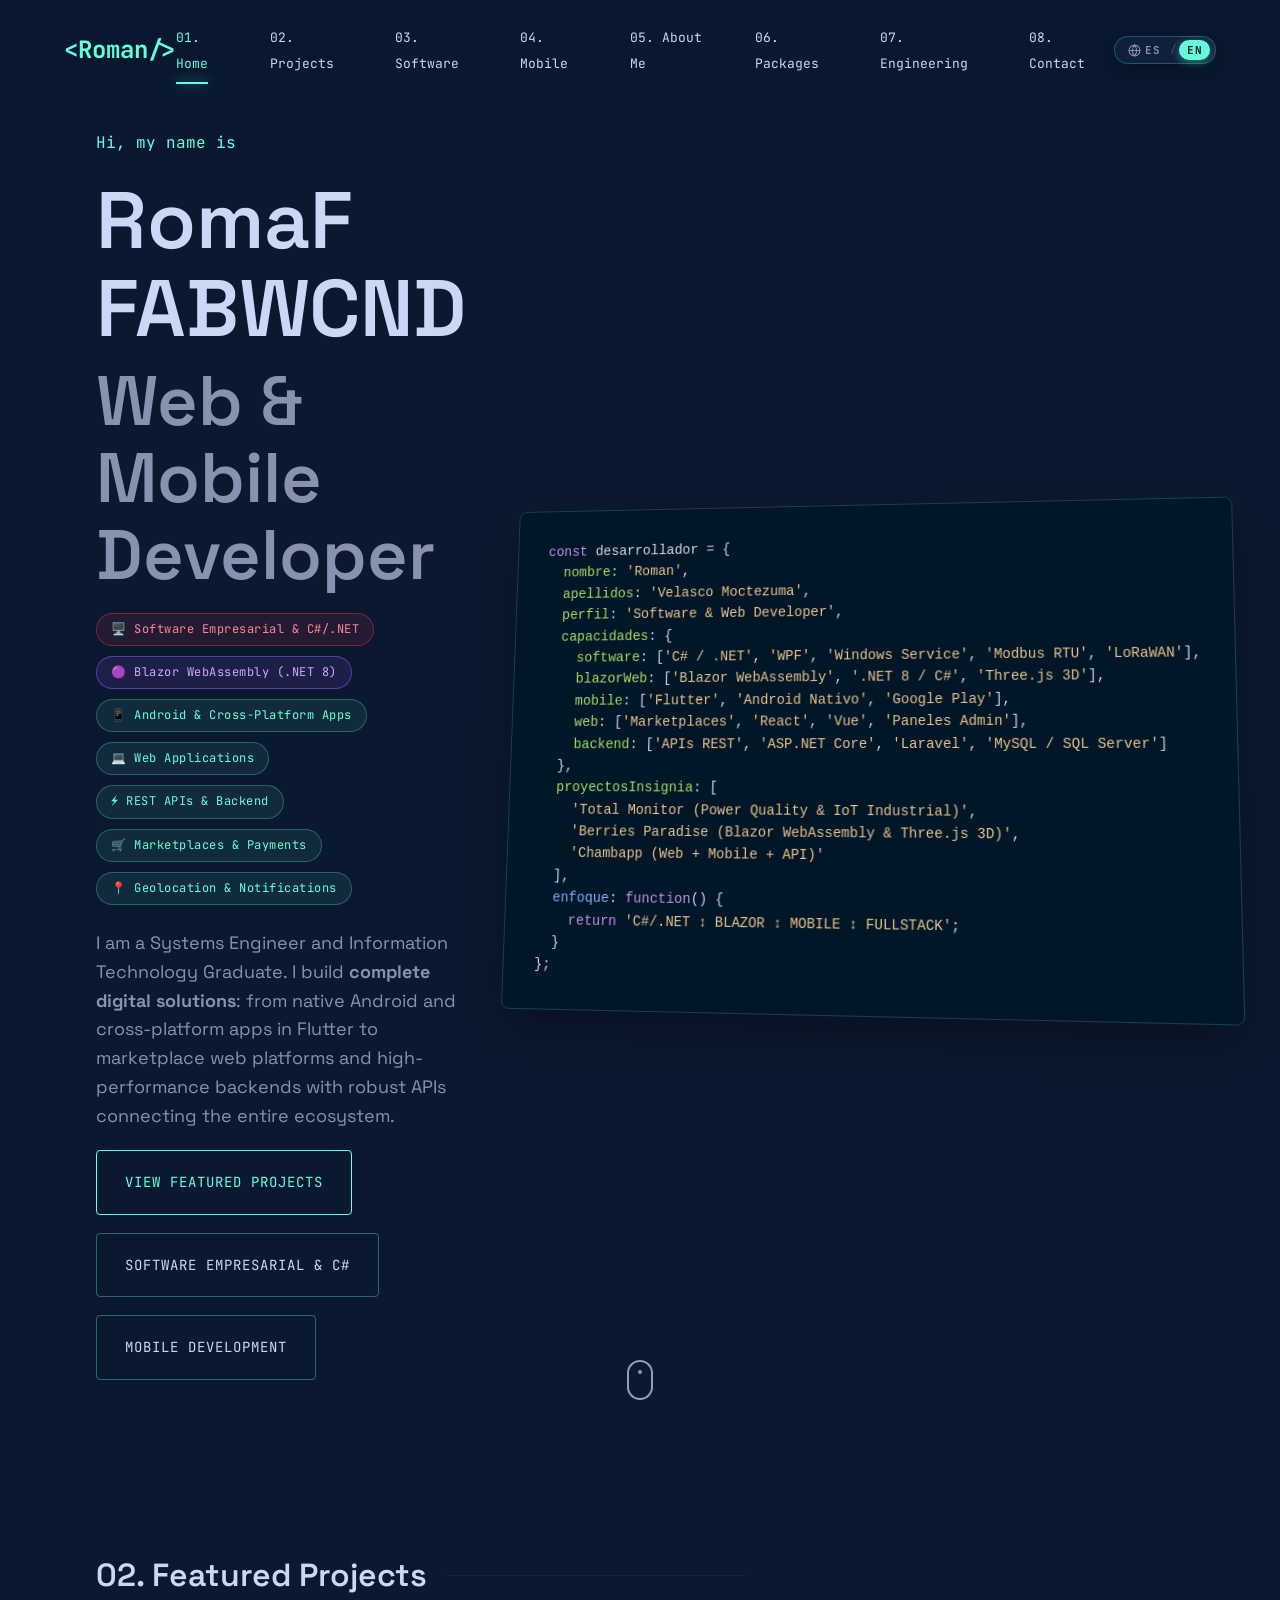
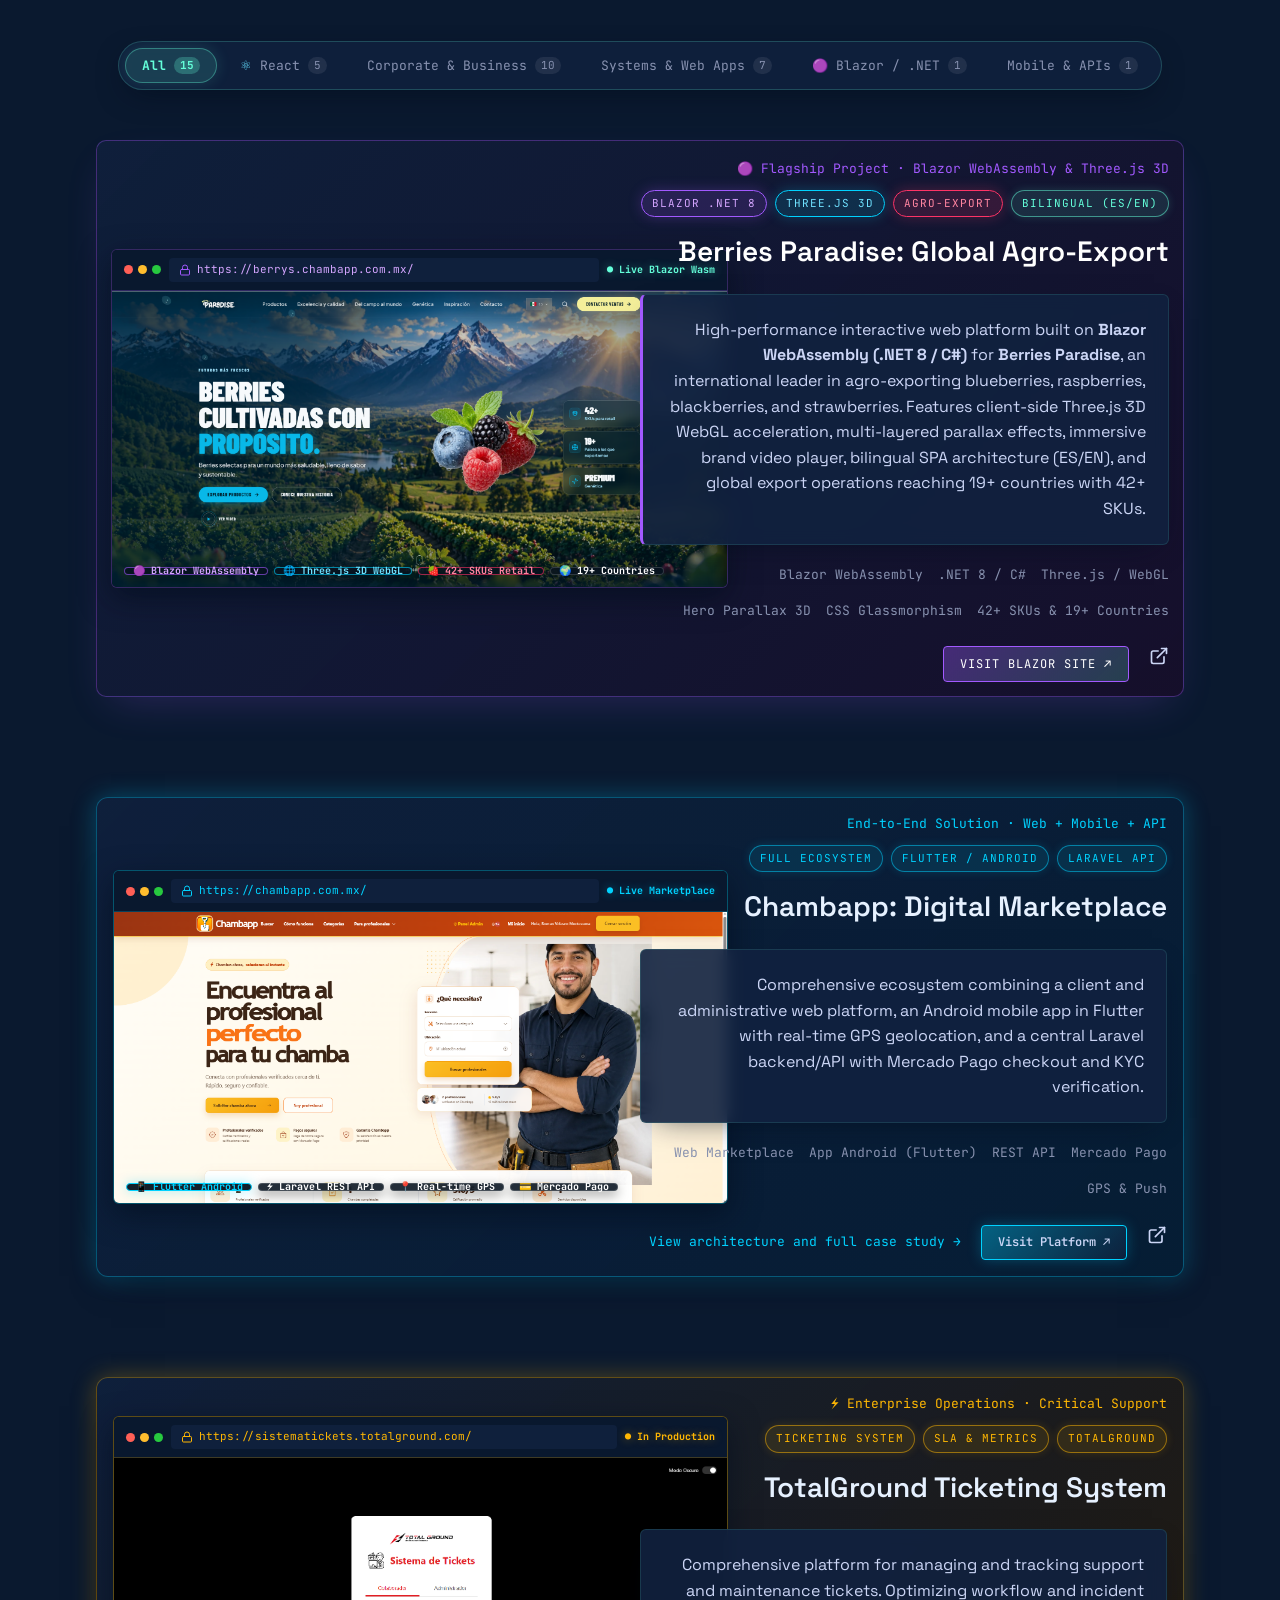
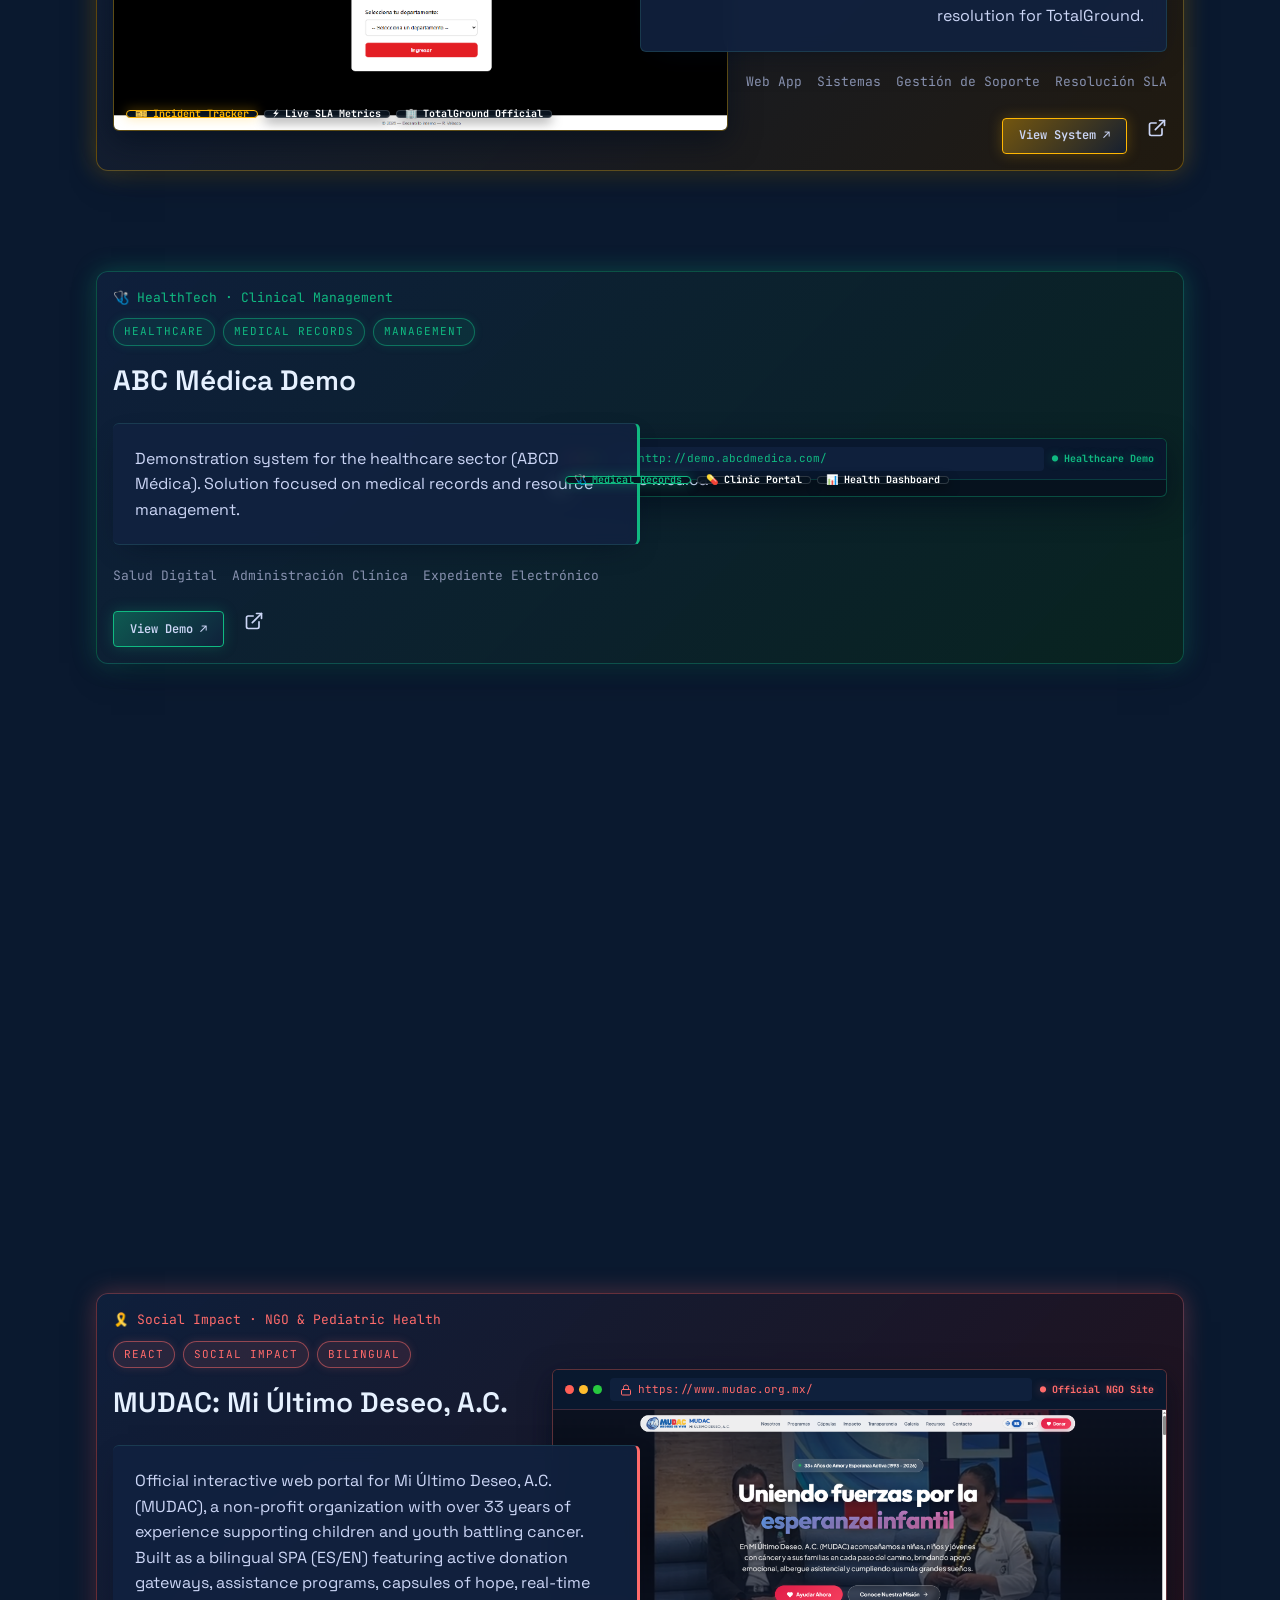
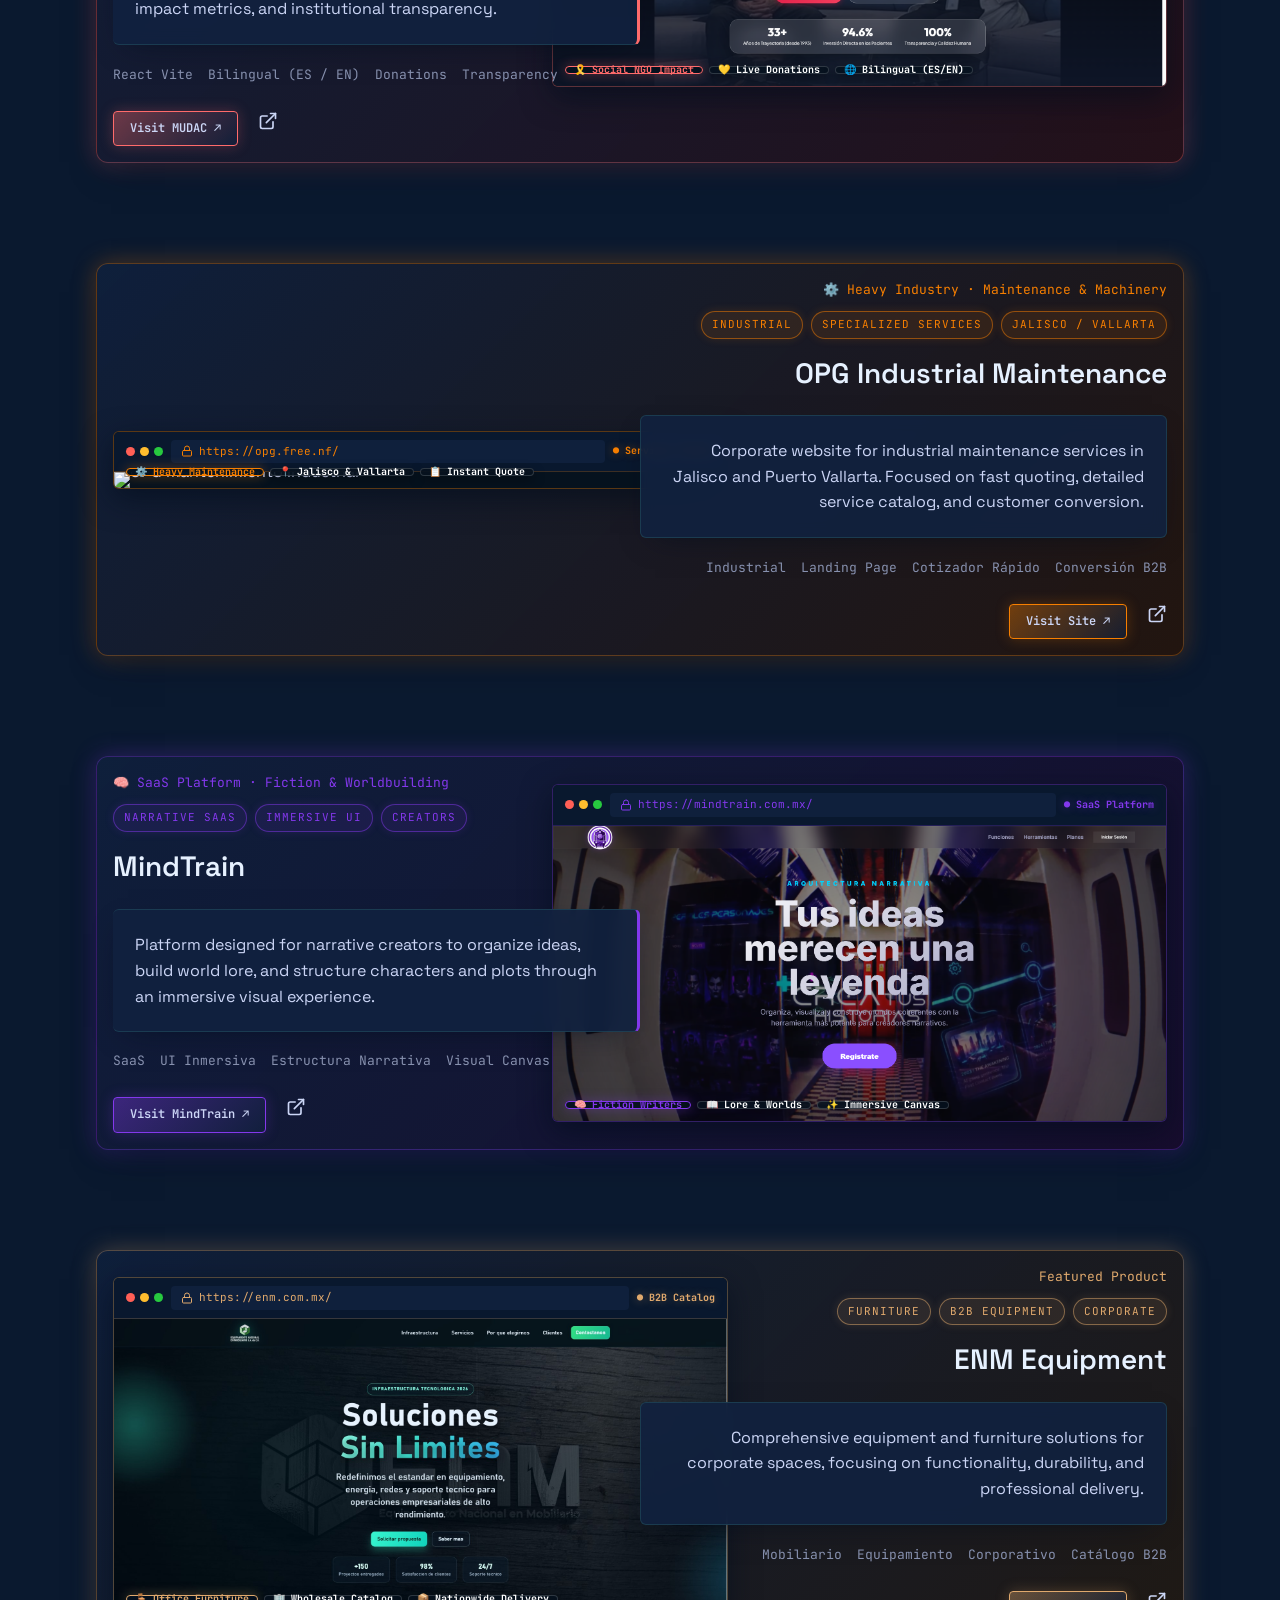
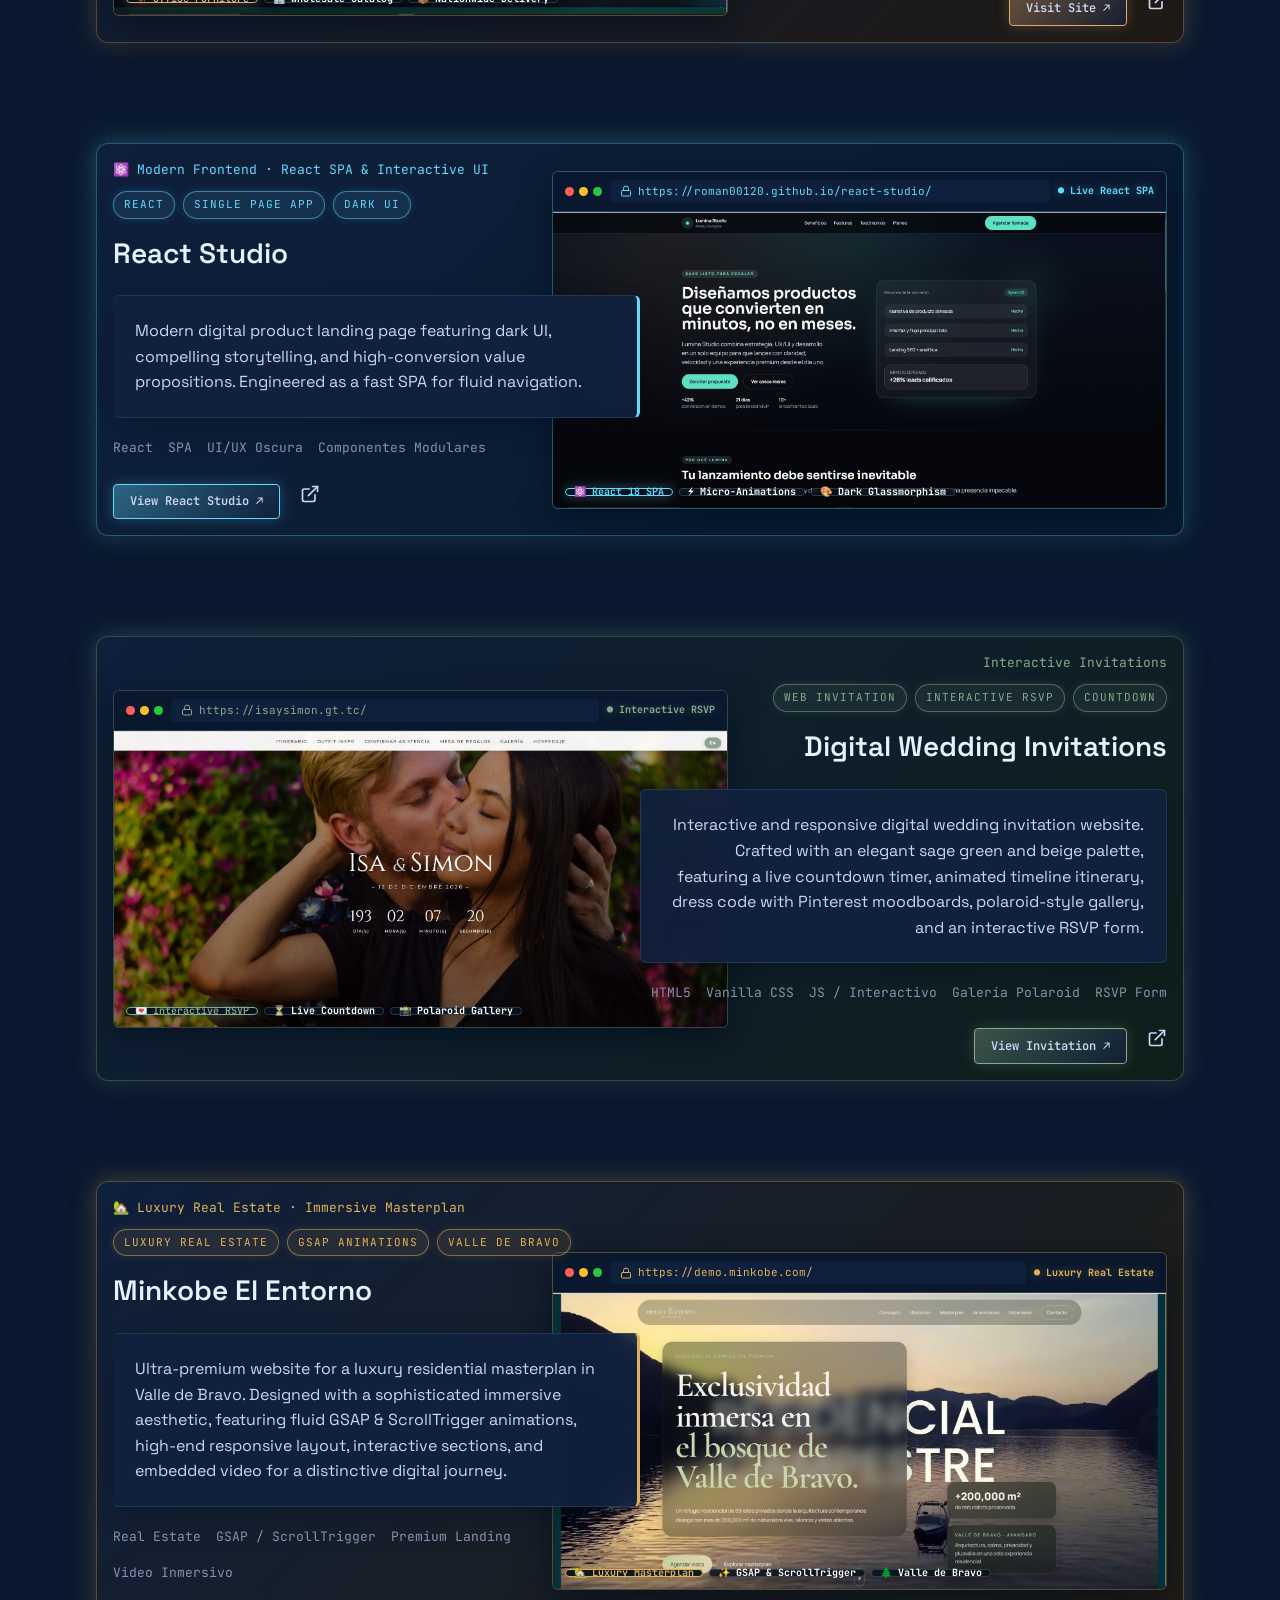
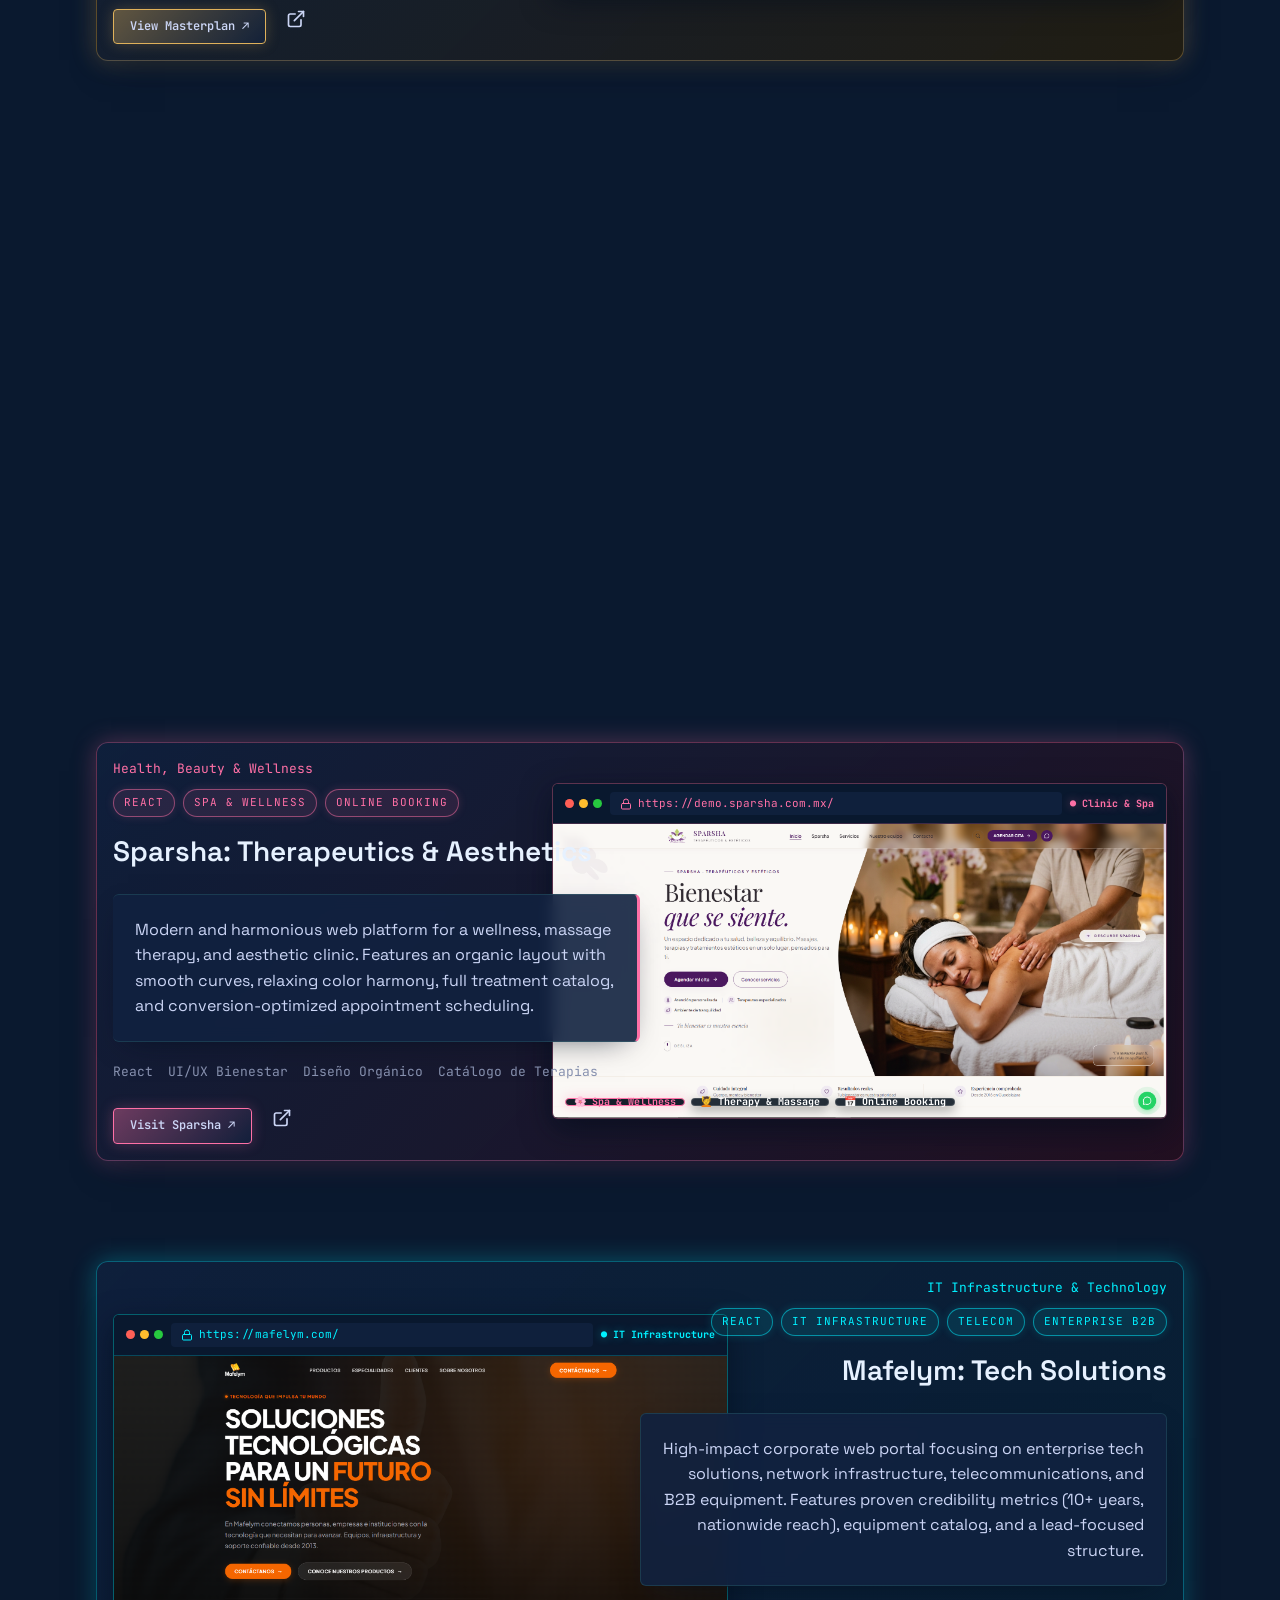
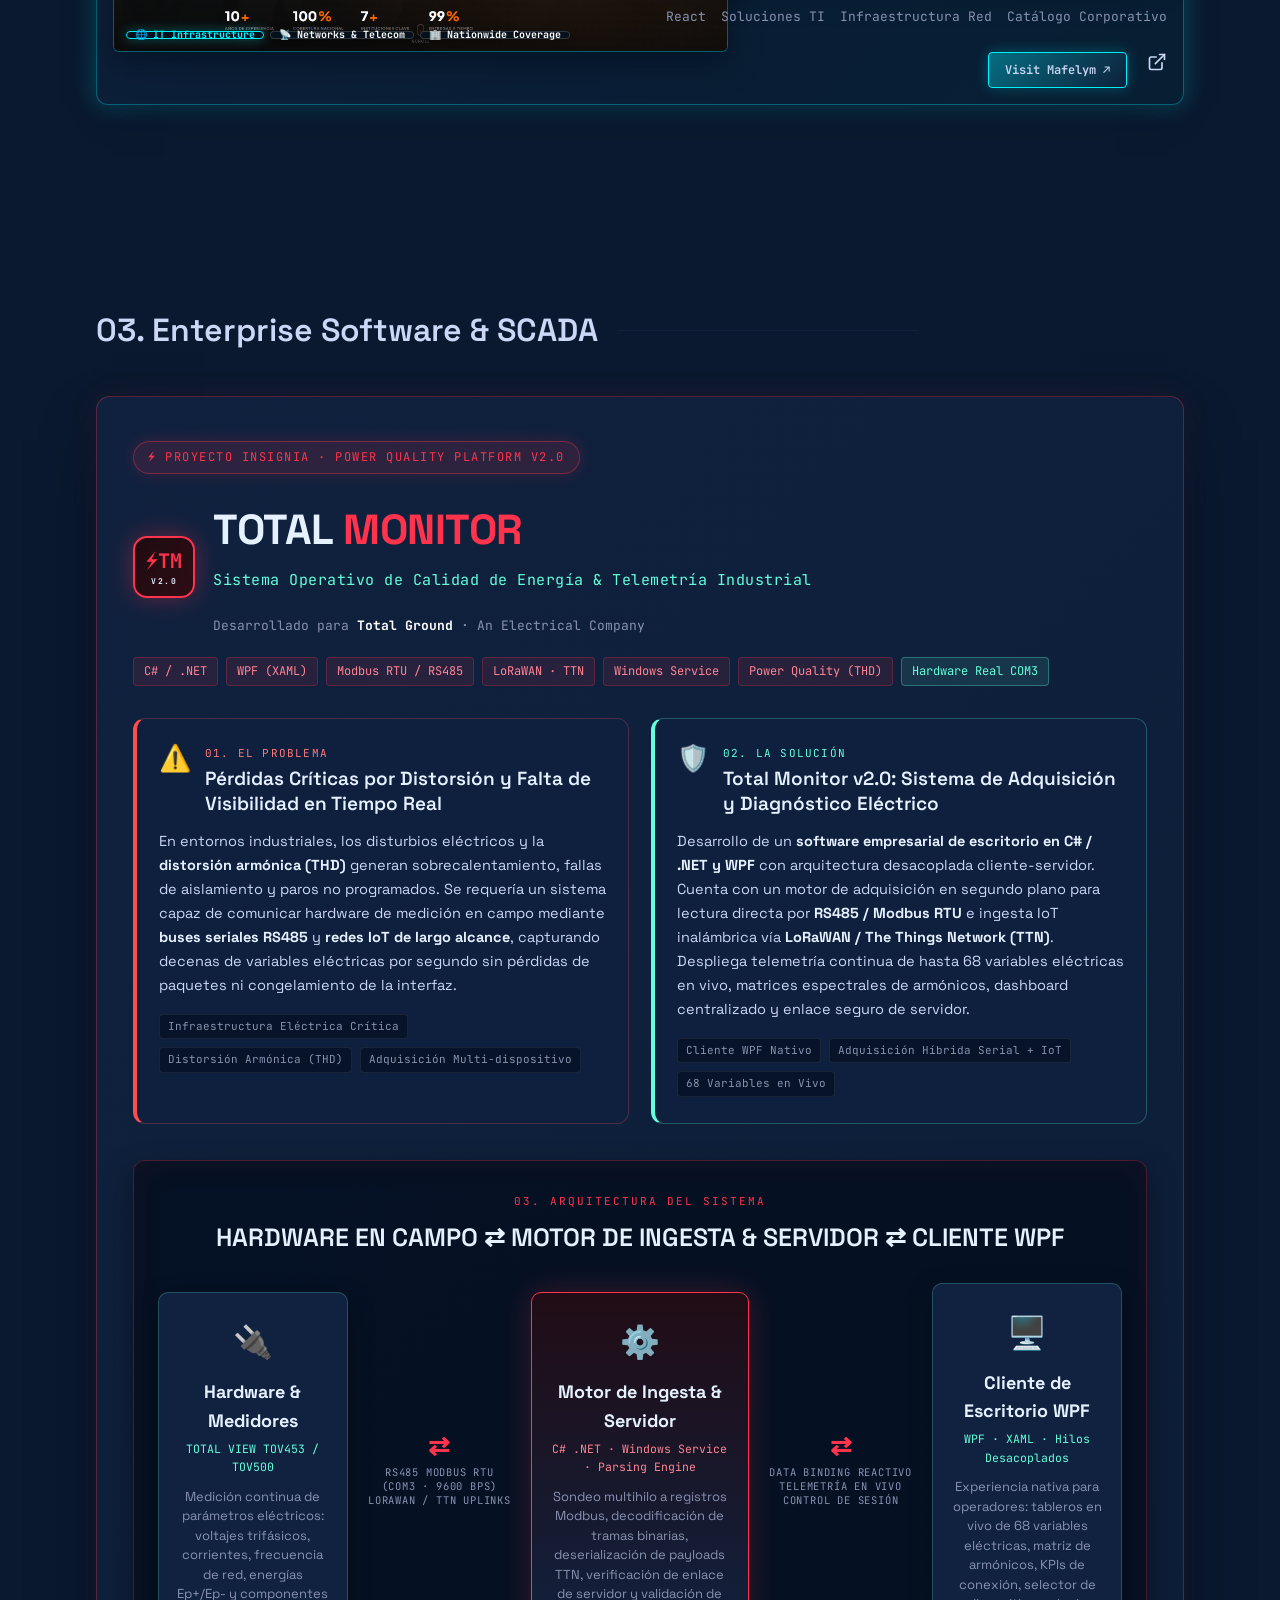
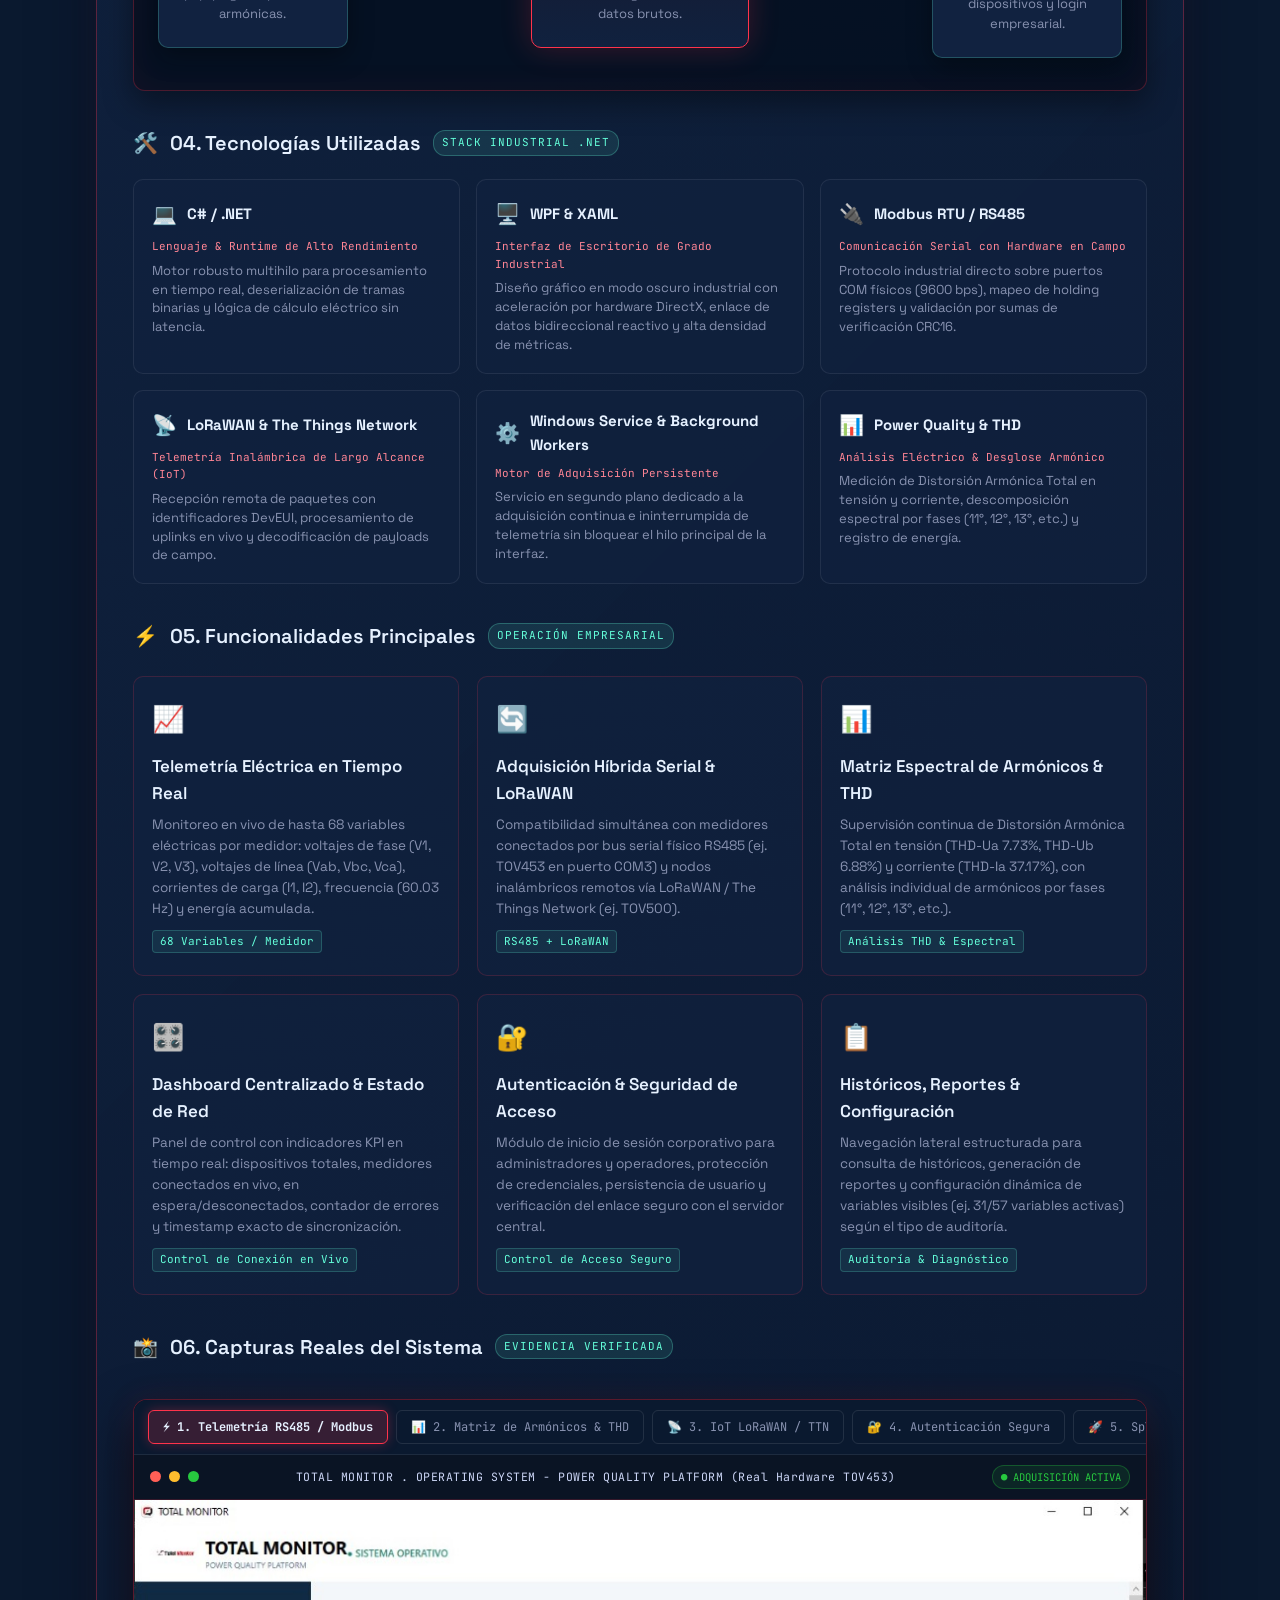
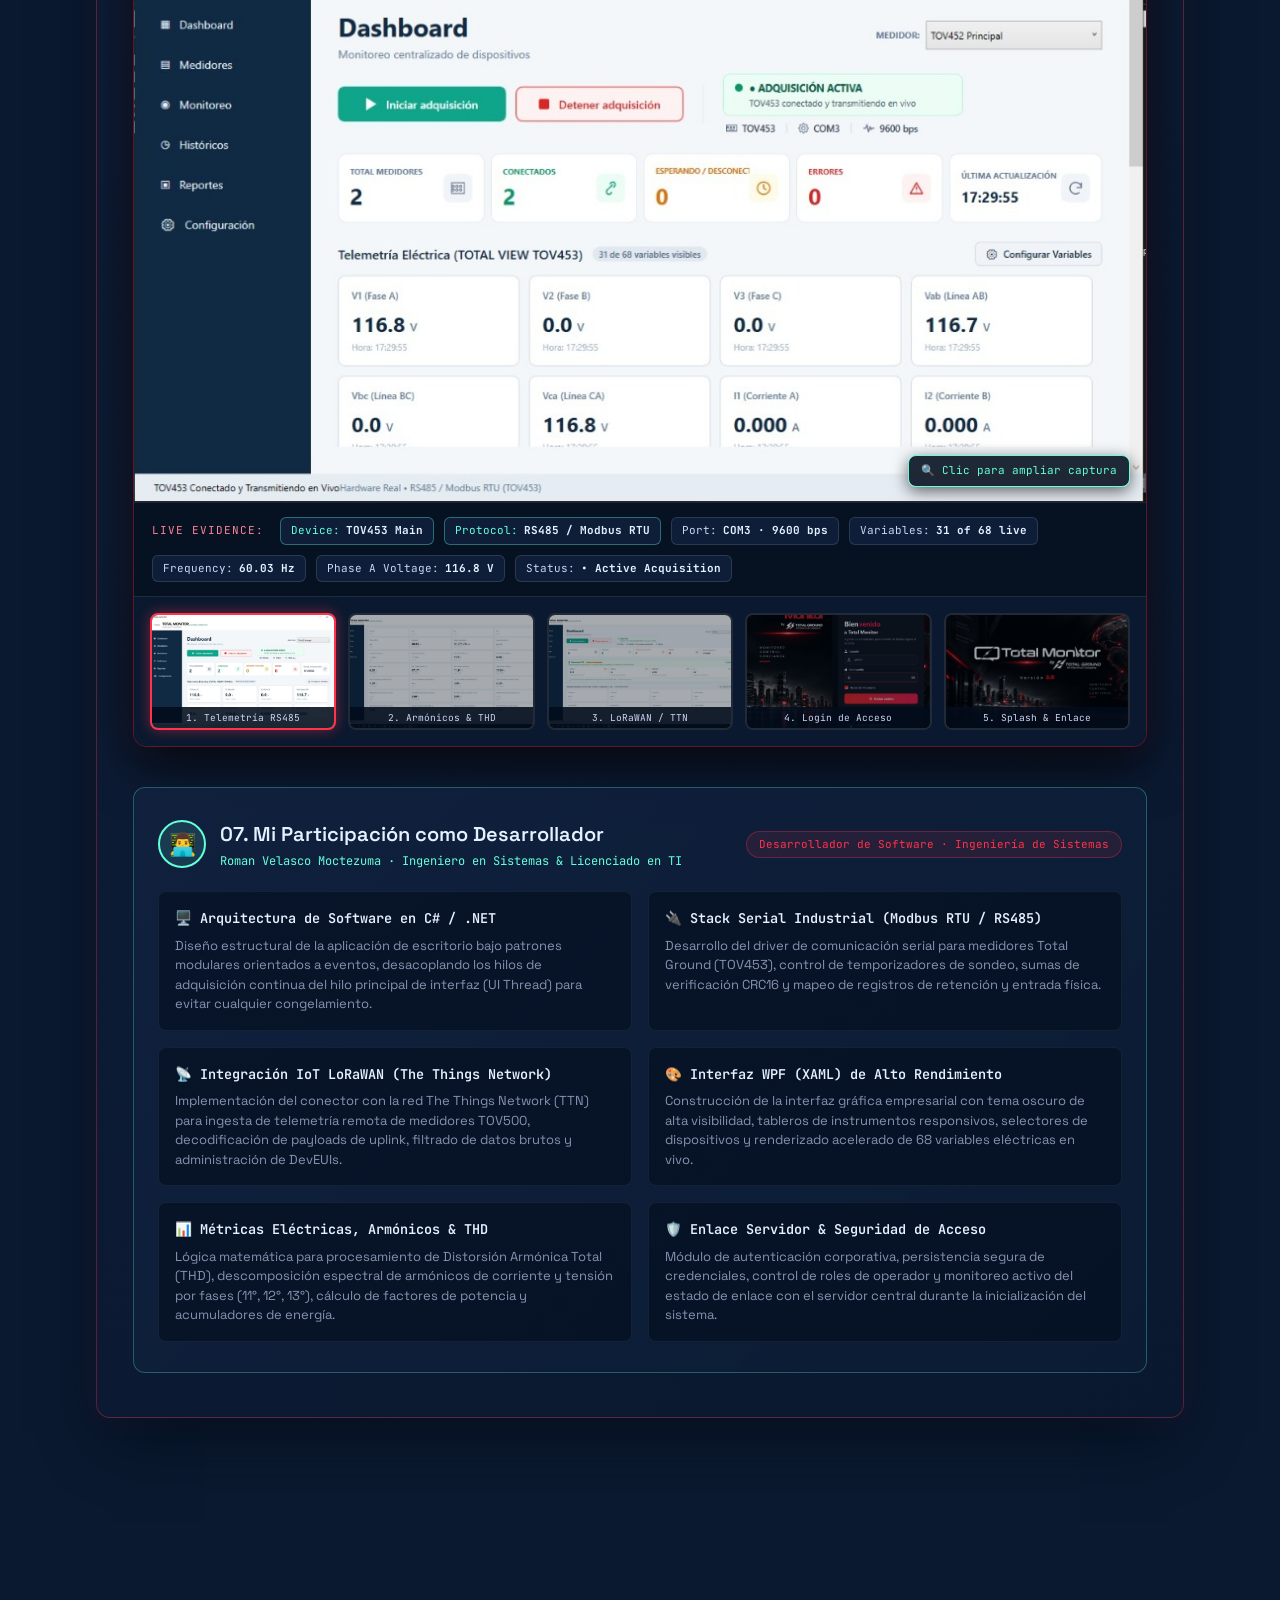
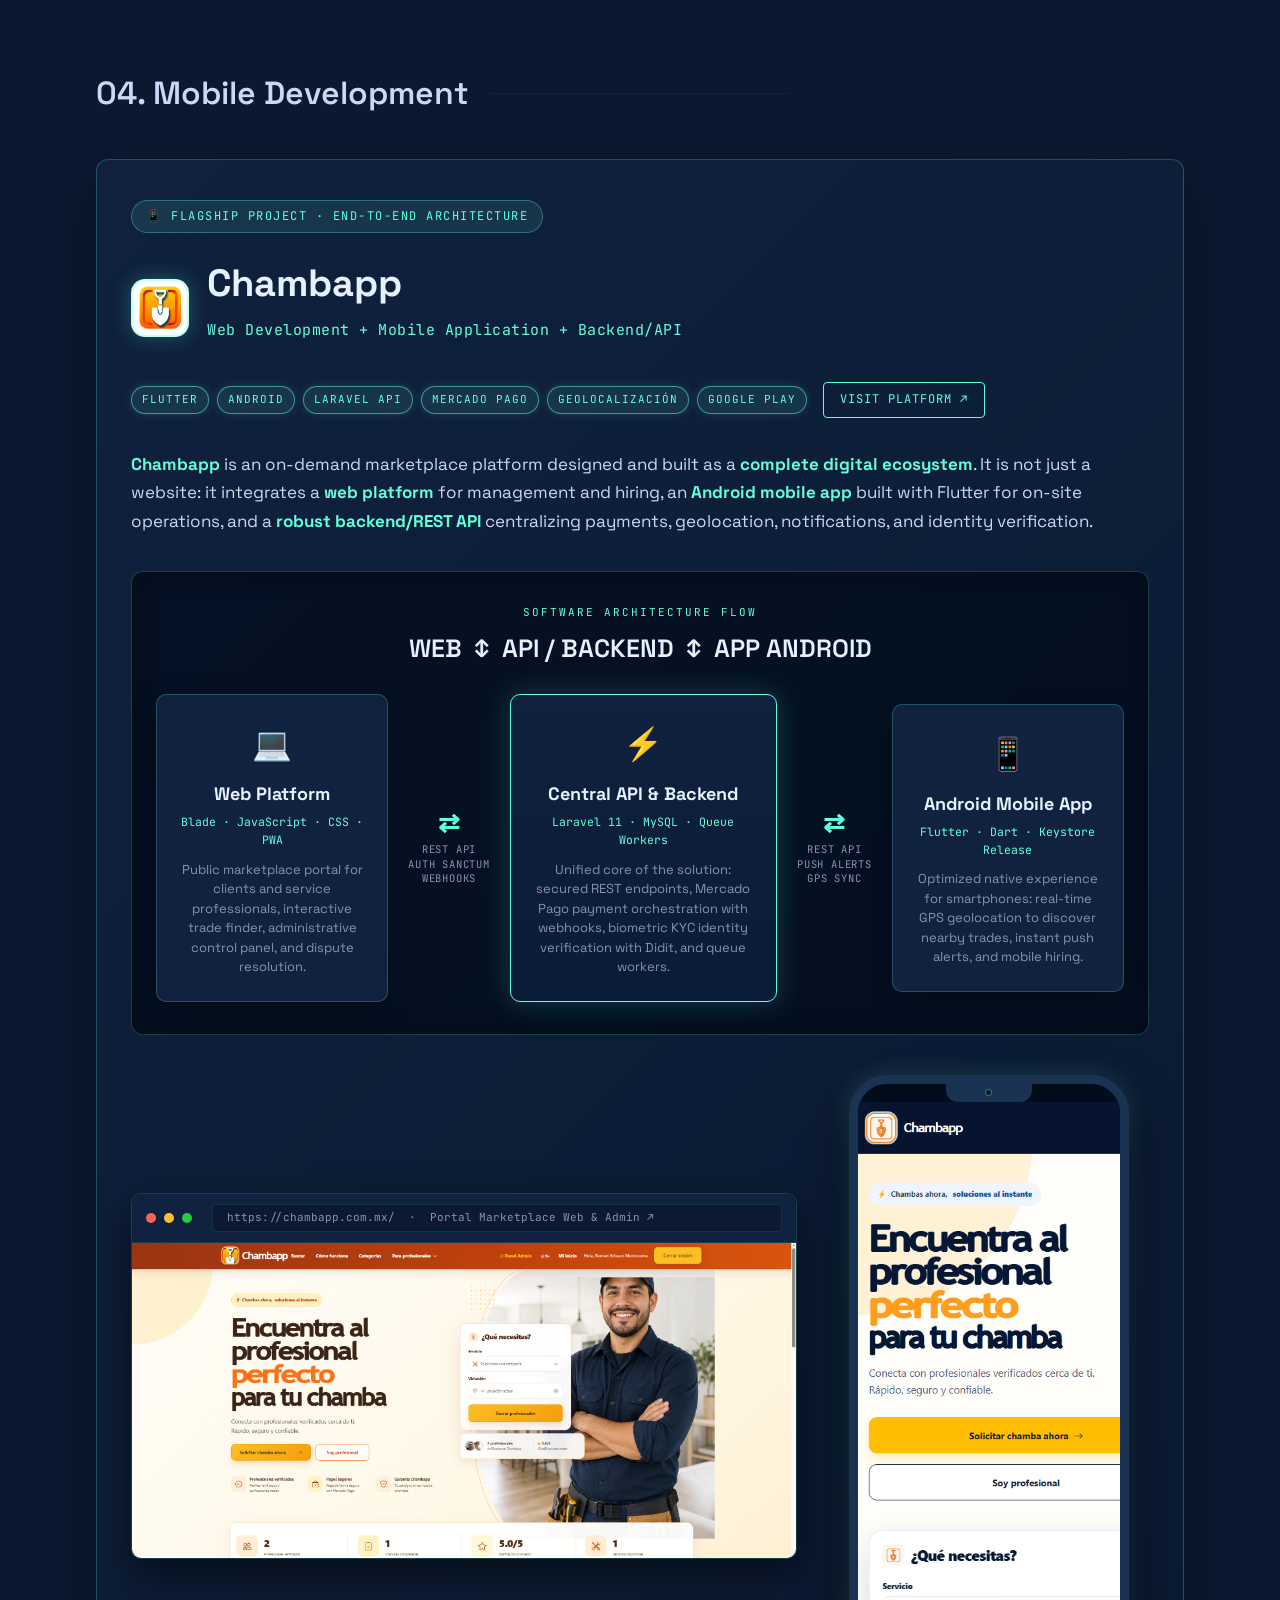
==== commit 048c58ea: "feat: agregar proyecto Berries Paradise (Blazor WASM, Three.js) y actualizar documentacion" ====
--- a/index-en.html
+++ b/index-en.html
@@ -775,46 +775,531 @@
             gap: 100px;
         }
 
+        /* ========================================================
+           TECHNOLOGY COLOR THEMES & CARD SYSTEM
+           ======================================================== */
+        .theme-berrys {
+            --card-accent: #a259ff;
+            --card-accent-rgb: 162, 89, 255;
+            --card-glow: rgba(162, 89, 255, 0.3);
+            --card-bg-gradient: linear-gradient(135deg, rgba(17, 34, 64, 0.72) 0%, rgba(26, 12, 42, 0.8) 100%);
+        }
+
+        .theme-chambapp {
+            --card-accent: #00d2ff;
+            --card-accent-rgb: 0, 210, 255;
+            --card-glow: rgba(0, 210, 255, 0.3);
+            --card-bg-gradient: linear-gradient(135deg, rgba(17, 34, 64, 0.72) 0%, rgba(4, 30, 54, 0.8) 100%);
+        }
+
+        .theme-tickets {
+            --card-accent: #ffb703;
+            --card-accent-rgb: 255, 183, 3;
+            --card-glow: rgba(255, 183, 3, 0.3);
+            --card-bg-gradient: linear-gradient(135deg, rgba(17, 34, 64, 0.72) 0%, rgba(38, 26, 8, 0.8) 100%);
+        }
+
+        .theme-abc {
+            --card-accent: #10b981;
+            --card-accent-rgb: 16, 185, 129;
+            --card-glow: rgba(16, 185, 129, 0.3);
+            --card-bg-gradient: linear-gradient(135deg, rgba(17, 34, 64, 0.72) 0%, rgba(8, 38, 28, 0.8) 100%);
+        }
+
+        .theme-tgportal {
+            --card-accent: #00e5a3;
+            --card-accent-rgb: 0, 229, 163;
+            --card-glow: rgba(0, 229, 163, 0.3);
+            --card-bg-gradient: linear-gradient(135deg, rgba(17, 34, 64, 0.72) 0%, rgba(6, 36, 30, 0.8) 100%);
+        }
+
+        .theme-mudac {
+            --card-accent: #ff6b6b;
+            --card-accent-rgb: 255, 107, 107;
+            --card-glow: rgba(255, 107, 107, 0.3);
+            --card-bg-gradient: linear-gradient(135deg, rgba(17, 34, 64, 0.72) 0%, rgba(42, 14, 20, 0.8) 100%);
+        }
+
+        .theme-opg {
+            --card-accent: #f77f00;
+            --card-accent-rgb: 247, 127, 0;
+            --card-glow: rgba(247, 127, 0, 0.3);
+            --card-bg-gradient: linear-gradient(135deg, rgba(17, 34, 64, 0.72) 0%, rgba(40, 20, 8, 0.8) 100%);
+        }
+
+        .theme-mindtrain {
+            --card-accent: #8338ec;
+            --card-accent-rgb: 131, 56, 236;
+            --card-glow: rgba(131, 56, 236, 0.3);
+            --card-bg-gradient: linear-gradient(135deg, rgba(17, 34, 64, 0.72) 0%, rgba(26, 10, 46, 0.8) 100%);
+        }
+
+        .theme-enm {
+            --card-accent: #e0a96d;
+            --card-accent-rgb: 224, 169, 109;
+            --card-glow: rgba(224, 169, 109, 0.3);
+            --card-bg-gradient: linear-gradient(135deg, rgba(17, 34, 64, 0.72) 0%, rgba(36, 25, 14, 0.8) 100%);
+        }
+
+        .theme-reactstudio {
+            --card-accent: #61dafb;
+            --card-accent-rgb: 97, 218, 251;
+            --card-glow: rgba(97, 218, 251, 0.3);
+            --card-bg-gradient: linear-gradient(135deg, rgba(17, 34, 64, 0.72) 0%, rgba(6, 28, 48, 0.8) 100%);
+        }
+
+        .theme-boda {
+            --card-accent: #84a98c;
+            --card-accent-rgb: 132, 169, 140;
+            --card-glow: rgba(132, 169, 140, 0.3);
+            --card-bg-gradient: linear-gradient(135deg, rgba(17, 34, 64, 0.72) 0%, rgba(16, 32, 22, 0.8) 100%);
+        }
+
+        .theme-minkobe {
+            --card-accent: #dfb15b;
+            --card-accent-rgb: 223, 177, 91;
+            --card-glow: rgba(223, 177, 91, 0.3);
+            --card-bg-gradient: linear-gradient(135deg, rgba(17, 34, 64, 0.72) 0%, rgba(38, 30, 12, 0.8) 100%);
+        }
+
+        .theme-iuris {
+            --card-accent: #4361ee;
+            --card-accent-rgb: 67, 97, 238;
+            --card-glow: rgba(67, 97, 238, 0.3);
+            --card-bg-gradient: linear-gradient(135deg, rgba(17, 34, 64, 0.72) 0%, rgba(10, 22, 50, 0.8) 100%);
+        }
+
+        .theme-sparsha {
+            --card-accent: #ff70a6;
+            --card-accent-rgb: 255, 112, 166;
+            --card-glow: rgba(255, 112, 166, 0.3);
+            --card-bg-gradient: linear-gradient(135deg, rgba(17, 34, 64, 0.72) 0%, rgba(40, 14, 30, 0.8) 100%);
+        }
+
+        .theme-mafelym {
+            --card-accent: #00f0ff;
+            --card-accent-rgb: 0, 240, 255;
+            --card-glow: rgba(0, 240, 255, 0.3);
+            --card-bg-gradient: linear-gradient(135deg, rgba(17, 34, 64, 0.72) 0%, rgba(6, 32, 52, 0.8) 100%);
+        }
+
+        /* ========================================================
+           TECHNOLOGY COLOR THEMES & CARD SYSTEM
+           ======================================================== */
+        .theme-berrys {
+            --card-accent: #a259ff;
+            --card-accent-rgb: 162, 89, 255;
+            --card-glow: rgba(162, 89, 255, 0.3);
+            --card-bg-gradient: linear-gradient(135deg, rgba(17, 34, 64, 0.72) 0%, rgba(26, 12, 42, 0.8) 100%);
+        }
+
+        .theme-chambapp {
+            --card-accent: #00d2ff;
+            --card-accent-rgb: 0, 210, 255;
+            --card-glow: rgba(0, 210, 255, 0.3);
+            --card-bg-gradient: linear-gradient(135deg, rgba(17, 34, 64, 0.72) 0%, rgba(4, 30, 54, 0.8) 100%);
+        }
+
+        .theme-tickets {
+            --card-accent: #ffb703;
+            --card-accent-rgb: 255, 183, 3;
+            --card-glow: rgba(255, 183, 3, 0.3);
+            --card-bg-gradient: linear-gradient(135deg, rgba(17, 34, 64, 0.72) 0%, rgba(38, 26, 8, 0.8) 100%);
+        }
+
+        .theme-abc {
+            --card-accent: #10b981;
+            --card-accent-rgb: 16, 185, 129;
+            --card-glow: rgba(16, 185, 129, 0.3);
+            --card-bg-gradient: linear-gradient(135deg, rgba(17, 34, 64, 0.72) 0%, rgba(8, 38, 28, 0.8) 100%);
+        }
+
+        .theme-tgportal {
+            --card-accent: #00e5a3;
+            --card-accent-rgb: 0, 229, 163;
+            --card-glow: rgba(0, 229, 163, 0.3);
+            --card-bg-gradient: linear-gradient(135deg, rgba(17, 34, 64, 0.72) 0%, rgba(6, 36, 30, 0.8) 100%);
+        }
+
+        .theme-mudac {
+            --card-accent: #ff6b6b;
+            --card-accent-rgb: 255, 107, 107;
+            --card-glow: rgba(255, 107, 107, 0.3);
+            --card-bg-gradient: linear-gradient(135deg, rgba(17, 34, 64, 0.72) 0%, rgba(42, 14, 20, 0.8) 100%);
+        }
+
+        .theme-opg {
+            --card-accent: #f77f00;
+            --card-accent-rgb: 247, 127, 0;
+            --card-glow: rgba(247, 127, 0, 0.3);
+            --card-bg-gradient: linear-gradient(135deg, rgba(17, 34, 64, 0.72) 0%, rgba(40, 20, 8, 0.8) 100%);
+        }
+
+        .theme-mindtrain {
+            --card-accent: #8338ec;
+            --card-accent-rgb: 131, 56, 236;
+            --card-glow: rgba(131, 56, 236, 0.3);
+            --card-bg-gradient: linear-gradient(135deg, rgba(17, 34, 64, 0.72) 0%, rgba(26, 10, 46, 0.8) 100%);
+        }
+
+        .theme-enm {
+            --card-accent: #e0a96d;
+            --card-accent-rgb: 224, 169, 109;
+            --card-glow: rgba(224, 169, 109, 0.3);
+            --card-bg-gradient: linear-gradient(135deg, rgba(17, 34, 64, 0.72) 0%, rgba(36, 25, 14, 0.8) 100%);
+        }
+
+        .theme-reactstudio {
+            --card-accent: #61dafb;
+            --card-accent-rgb: 97, 218, 251;
+            --card-glow: rgba(97, 218, 251, 0.3);
+            --card-bg-gradient: linear-gradient(135deg, rgba(17, 34, 64, 0.72) 0%, rgba(6, 28, 48, 0.8) 100%);
+        }
+
+        .theme-boda {
+            --card-accent: #84a98c;
+            --card-accent-rgb: 132, 169, 140;
+            --card-glow: rgba(132, 169, 140, 0.3);
+            --card-bg-gradient: linear-gradient(135deg, rgba(17, 34, 64, 0.72) 0%, rgba(16, 32, 22, 0.8) 100%);
+        }
+
+        .theme-minkobe {
+            --card-accent: #dfb15b;
+            --card-accent-rgb: 223, 177, 91;
+            --card-glow: rgba(223, 177, 91, 0.3);
+            --card-bg-gradient: linear-gradient(135deg, rgba(17, 34, 64, 0.72) 0%, rgba(38, 30, 12, 0.8) 100%);
+        }
+
+        .theme-iuris {
+            --card-accent: #4361ee;
+            --card-accent-rgb: 67, 97, 238;
+            --card-glow: rgba(67, 97, 238, 0.3);
+            --card-bg-gradient: linear-gradient(135deg, rgba(17, 34, 64, 0.72) 0%, rgba(10, 22, 50, 0.8) 100%);
+        }
+
+        .theme-sparsha {
+            --card-accent: #ff70a6;
+            --card-accent-rgb: 255, 112, 166;
+            --card-glow: rgba(255, 112, 166, 0.3);
+            --card-bg-gradient: linear-gradient(135deg, rgba(17, 34, 64, 0.72) 0%, rgba(40, 14, 30, 0.8) 100%);
+        }
+
+        .theme-mafelym {
+            --card-accent: #00f0ff;
+            --card-accent-rgb: 0, 240, 255;
+            --card-glow: rgba(0, 240, 255, 0.3);
+            --card-bg-gradient: linear-gradient(135deg, rgba(17, 34, 64, 0.72) 0%, rgba(6, 32, 52, 0.8) 100%);
+        }
+
+        /* ========================================================
+           TECHNOLOGY COLOR THEMES & CARD SYSTEM
+           ======================================================== */
+        .theme-berrys {
+            --card-accent: #a259ff;
+            --card-accent-rgb: 162, 89, 255;
+            --card-glow: rgba(162, 89, 255, 0.3);
+            --card-bg-gradient: linear-gradient(135deg, rgba(17, 34, 64, 0.72) 0%, rgba(26, 12, 42, 0.8) 100%);
+        }
+
+        .theme-chambapp {
+            --card-accent: #00d2ff;
+            --card-accent-rgb: 0, 210, 255;
+            --card-glow: rgba(0, 210, 255, 0.3);
+            --card-bg-gradient: linear-gradient(135deg, rgba(17, 34, 64, 0.72) 0%, rgba(4, 30, 54, 0.8) 100%);
+        }
+
+        .theme-tickets {
+            --card-accent: #ffb703;
+            --card-accent-rgb: 255, 183, 3;
+            --card-glow: rgba(255, 183, 3, 0.3);
+            --card-bg-gradient: linear-gradient(135deg, rgba(17, 34, 64, 0.72) 0%, rgba(38, 26, 8, 0.8) 100%);
+        }
+
+        .theme-abc {
+            --card-accent: #10b981;
+            --card-accent-rgb: 16, 185, 129;
+            --card-glow: rgba(16, 185, 129, 0.3);
+            --card-bg-gradient: linear-gradient(135deg, rgba(17, 34, 64, 0.72) 0%, rgba(8, 38, 28, 0.8) 100%);
+        }
+
+        .theme-tgportal {
+            --card-accent: #00e5a3;
+            --card-accent-rgb: 0, 229, 163;
+            --card-glow: rgba(0, 229, 163, 0.3);
+            --card-bg-gradient: linear-gradient(135deg, rgba(17, 34, 64, 0.72) 0%, rgba(6, 36, 30, 0.8) 100%);
+        }
+
+        .theme-mudac {
+            --card-accent: #ff6b6b;
+            --card-accent-rgb: 255, 107, 107;
+            --card-glow: rgba(255, 107, 107, 0.3);
+            --card-bg-gradient: linear-gradient(135deg, rgba(17, 34, 64, 0.72) 0%, rgba(42, 14, 20, 0.8) 100%);
+        }
+
+        .theme-opg {
+            --card-accent: #f77f00;
+            --card-accent-rgb: 247, 127, 0;
+            --card-glow: rgba(247, 127, 0, 0.3);
+            --card-bg-gradient: linear-gradient(135deg, rgba(17, 34, 64, 0.72) 0%, rgba(40, 20, 8, 0.8) 100%);
+        }
+
+        .theme-mindtrain {
+            --card-accent: #8338ec;
+            --card-accent-rgb: 131, 56, 236;
+            --card-glow: rgba(131, 56, 236, 0.3);
+            --card-bg-gradient: linear-gradient(135deg, rgba(17, 34, 64, 0.72) 0%, rgba(26, 10, 46, 0.8) 100%);
+        }
+
+        .theme-enm {
+            --card-accent: #e0a96d;
+            --card-accent-rgb: 224, 169, 109;
+            --card-glow: rgba(224, 169, 109, 0.3);
+            --card-bg-gradient: linear-gradient(135deg, rgba(17, 34, 64, 0.72) 0%, rgba(36, 25, 14, 0.8) 100%);
+        }
+
+        .theme-reactstudio {
+            --card-accent: #61dafb;
+            --card-accent-rgb: 97, 218, 251;
+            --card-glow: rgba(97, 218, 251, 0.3);
+            --card-bg-gradient: linear-gradient(135deg, rgba(17, 34, 64, 0.72) 0%, rgba(6, 28, 48, 0.8) 100%);
+        }
+
+        .theme-boda {
+            --card-accent: #84a98c;
+            --card-accent-rgb: 132, 169, 140;
+            --card-glow: rgba(132, 169, 140, 0.3);
+            --card-bg-gradient: linear-gradient(135deg, rgba(17, 34, 64, 0.72) 0%, rgba(16, 32, 22, 0.8) 100%);
+        }
+
+        .theme-minkobe {
+            --card-accent: #dfb15b;
+            --card-accent-rgb: 223, 177, 91;
+            --card-glow: rgba(223, 177, 91, 0.3);
+            --card-bg-gradient: linear-gradient(135deg, rgba(17, 34, 64, 0.72) 0%, rgba(38, 30, 12, 0.8) 100%);
+        }
+
+        .theme-iuris {
+            --card-accent: #4361ee;
+            --card-accent-rgb: 67, 97, 238;
+            --card-glow: rgba(67, 97, 238, 0.3);
+            --card-bg-gradient: linear-gradient(135deg, rgba(17, 34, 64, 0.72) 0%, rgba(10, 22, 50, 0.8) 100%);
+        }
+
+        .theme-sparsha {
+            --card-accent: #ff70a6;
+            --card-accent-rgb: 255, 112, 166;
+            --card-glow: rgba(255, 112, 166, 0.3);
+            --card-bg-gradient: linear-gradient(135deg, rgba(17, 34, 64, 0.72) 0%, rgba(40, 14, 30, 0.8) 100%);
+        }
+
+        .theme-mafelym {
+            --card-accent: #00f0ff;
+            --card-accent-rgb: 0, 240, 255;
+            --card-glow: rgba(0, 240, 255, 0.3);
+            --card-bg-gradient: linear-gradient(135deg, rgba(17, 34, 64, 0.72) 0%, rgba(6, 32, 52, 0.8) 100%);
+        }
+
+        /* Specific Flagship Berries Paradise Tag & Card Styles */
+        .project-tag.blazor {
+            border-color: #a259ff !important;
+            color: #d4a5ff !important;
+            background: rgba(162, 89, 255, 0.15) !important;
+            box-shadow: 0 0 14px rgba(162, 89, 255, 0.25) !important;
+        }
+
+        .project-tag.threejs {
+            border-color: #00d2ff !important;
+            color: #70e2ff !important;
+            background: rgba(0, 210, 255, 0.12) !important;
+            box-shadow: 0 0 14px rgba(0, 210, 255, 0.22) !important;
+        }
+
+        .project-tag.berry {
+            border-color: #ff3366 !important;
+            color: #ff85a1 !important;
+            background: rgba(255, 51, 102, 0.14) !important;
+            box-shadow: 0 0 14px rgba(255, 51, 102, 0.25) !important;
+        }
+
+        .project-card-blazor {
+            border: 1px solid rgba(162, 89, 255, 0.35) !important;
+            border-radius: 10px !important;
+            padding: 14px !important;
+            background: linear-gradient(135deg, rgba(17, 34, 64, 0.7) 0%, rgba(26, 12, 42, 0.75) 100%) !important;
+            box-shadow: 0 16px 40px -15px rgba(162, 89, 255, 0.22) !important;
+            transition: var(--transition) !important;
+        }
+
+        .project-card-blazor:hover {
+            border-color: rgba(162, 89, 255, 0.65) !important;
+            box-shadow: 0 20px 50px -15px rgba(162, 89, 255, 0.35) !important;
+            transform: translateY(-3px) !important;
+        }
+
+        .project-card-blazor .bp-browser-frame {
+            border-radius: 6px !important;
+            overflow: hidden !important;
+            border: 1px solid rgba(162, 89, 255, 0.3) !important;
+            background: #06121e !important;
+            height: auto !important;
+        }
+
+        .project-card-blazor .bp-browser-bar {
+            border-bottom: 1px solid rgba(162, 89, 255, 0.25) !important;
+        }
+
+        .project-card-blazor .bp-browser-url {
+            color: #d4a5ff !important;
+        }
+
+        .project-card-blazor .bp-browser-url svg {
+            color: #a259ff !important;
+        }
+
+        .project-card-blazor .bp-browser-status {
+            color: #64ffda !important;
+        }
+
+        .bp-chip.chip-blazor {
+            border-color: rgba(162, 89, 255, 0.6) !important;
+            color: #d4a5ff !important;
+        }
+
+        .bp-chip.chip-three {
+            border-color: rgba(0, 210, 255, 0.6) !important;
+            color: #70e2ff !important;
+        }
+
+        .bp-chip.chip-berry {
+            border-color: rgba(255, 51, 102, 0.6) !important;
+            color: #ff85a1 !important;
+        }
+
         .project-card {
             display: grid;
             grid-template-columns: repeat(12, 1fr);
             align-items: center;
             position: relative;
+            border: 1px solid rgba(var(--card-accent-rgb, 100, 255, 218), 0.32);
+            border-radius: 12px;
+            padding: 16px;
+            background: var(--card-bg-gradient, linear-gradient(135deg, rgba(17, 34, 64, 0.65) 0%, rgba(10, 25, 47, 0.75) 100%));
+            box-shadow: 0 14px 35px -15px rgba(2, 12, 27, 0.7), 0 0 24px var(--card-glow, rgba(100, 255, 218, 0.12));
+            transition: var(--transition);
+        }
+
+        .project-card:hover {
+            border-color: rgba(var(--card-accent-rgb, 100, 255, 218), 0.75);
+            box-shadow: 0 20px 50px -15px rgba(2, 12, 27, 0.85), 0 0 35px var(--card-glow, rgba(100, 255, 218, 0.3));
+            transform: translateY(-3px);
         }
 
         .project-image {
             grid-column: 1 / 8;
             grid-row: 1 / -1;
             position: relative;
-            border-radius: 4px;
+            border-radius: 6px;
             overflow: hidden;
-            height: 100%;
+            height: auto !important;
+            align-self: center;
+            background: #06121e;
+        }
+
+        .project-image a {
+            display: block;
+            position: relative;
+            line-height: 0;
         }
 
         .project-image img {
             width: 100%;
-            height: 100%;
+            height: auto !important;
+            display: block;
             object-fit: cover;
-            filter: grayscale(100%) contrast(1) brightness(90%);
+            filter: none !important;
             transition: var(--transition);
         }
 
+        .project-card:hover .project-image img {
+            transform: scale(1.02);
+        }
+
         .project-overlay {
-            position: absolute;
-            top: 0;
-            left: 0;
-            width: 100%;
-            height: 100%;
-            background-color: rgba(100, 255, 218, 0.2);
+            display: none !important;
+        }
+
+        .bp-browser-frame {
+            border-radius: 6px;
+            overflow: hidden;
+            border: 1px solid rgba(var(--card-accent-rgb, 100, 255, 218), 0.35);
+            background: #06121e;
+            height: auto !important;
+            box-shadow: 0 10px 30px rgba(2, 12, 27, 0.6);
             transition: var(--transition);
         }
 
-        .project-card:hover .project-image img {
-            filter: none;
-        }
-
-        .project-card:hover .project-overlay {
-            background-color: transparent;
+        .bp-browser-bar {
+            display: flex;
+            align-items: center;
+            gap: 8px;
+            padding: 8px 12px;
+            background: rgba(10, 25, 47, 0.95);
+            border-bottom: 1px solid rgba(var(--card-accent-rgb, 100, 255, 218), 0.22);
+            font-family: var(--font-mono);
+            font-size: 11px;
+        }
+
+        .bp-browser-dots {
+            display: flex;
+            align-items: center;
+            gap: 5px;
+            flex-shrink: 0;
+        }
+
+        .bp-browser-dot {
+            width: 9px;
+            height: 9px;
+            border-radius: 50%;
+            display: inline-block;
+        }
+
+        .bp-browser-dot.dot-red { background: #ff5f56; }
+        .bp-browser-dot.dot-yellow { background: #ffbd2e; }
+        .bp-browser-dot.dot-green { background: #27c93f; }
+
+        .bp-browser-url {
+            flex: 1;
+            background: rgba(17, 34, 64, 0.8);
+            padding: 3px 10px;
+            border-radius: 4px;
+            color: var(--card-accent, #64ffda);
+            font-size: 11px;
+            display: flex;
+            align-items: center;
+            gap: 6px;
+            overflow: hidden;
+            text-overflow: ellipsis;
+            white-space: nowrap;
+        }
+
+        .bp-browser-url svg {
+            flex-shrink: 0;
+            color: var(--card-accent, #64ffda);
+        }
+
+        .bp-browser-url span {
+            overflow: hidden;
+            text-overflow: ellipsis;
+            white-space: nowrap;
+        }
+
+        .bp-browser-status {
+            color: var(--card-accent, #64ffda);
+            font-size: 10px;
+            font-weight: 700;
+            white-space: nowrap;
+            flex-shrink: 0;
+            text-shadow: 0 0 10px rgba(var(--card-accent-rgb, 100, 255, 218), 0.45);
         }
 
         .project-content {
@@ -824,7 +1309,6 @@
             z-index: 2;
         }
 
-        /* Right Aligned Project */
         .project-card-right .project-image {
             grid-column: 6 / -1;
         }
@@ -835,7 +1319,7 @@
         }
 
         .project-overline {
-            color: var(--accent-color);
+            color: var(--card-accent, var(--accent-color));
             font-family: var(--font-mono);
             font-size: 13px;
             margin-bottom: 10px;
@@ -862,29 +1346,181 @@
             text-transform: uppercase;
             padding: 4px 10px;
             border-radius: 999px;
-            border: 1px solid rgba(100, 255, 218, 0.6);
-            color: var(--accent-color);
-            background: rgba(100, 255, 218, 0.08);
-        }
-
-        .project-tag.react {
-            border-color: #61dafb;
-            color: #61dafb;
-            background: rgba(97, 218, 251, 0.12);
-            box-shadow: 0 0 12px rgba(97, 218, 251, 0.2);
+            border: 1px solid rgba(var(--card-accent-rgb, 100, 255, 218), 0.5);
+            background: rgba(var(--card-accent-rgb, 100, 255, 218), 0.1);
+            color: var(--card-accent, var(--accent-color));
+            box-shadow: 0 0 10px rgba(var(--card-accent-rgb, 100, 255, 218), 0.15);
+            transition: var(--transition);
+        }
+
+        .project-description {
+            background-color: rgba(17, 34, 64, 0.9);
+            padding: 22px;
+            border-radius: 6px;
+            border-left: 3px solid var(--card-accent, var(--accent-color));
+            box-shadow: 0 10px 30px -15px rgba(2, 12, 27, 0.7);
+            margin-bottom: 20px;
+        }
+
+        .project-card-right .project-description {
+            border-left: none;
+            border-right: 3px solid var(--card-accent, var(--accent-color));
+        }
+
+        .project-btn-visit {
+            display: inline-flex;
+            align-items: center;
+            gap: 6px;
+            padding: 0.45rem 1rem;
+            font-family: var(--font-mono);
+            font-size: 12px;
+            font-weight: 600;
+            border-radius: 4px;
+            border: 1px solid var(--card-accent, #64ffda);
+            color: #ffffff;
+            background: linear-gradient(135deg, rgba(var(--card-accent-rgb, 100, 255, 218), 0.38) 0%, rgba(17, 34, 64, 0.65) 100%);
+            box-shadow: 0 0 14px rgba(var(--card-accent-rgb, 100, 255, 218), 0.25);
+            transition: var(--transition);
+            text-decoration: none;
+        }
+
+        .project-btn-visit:hover {
+            background: linear-gradient(135deg, rgba(var(--card-accent-rgb, 100, 255, 218), 0.6) 0%, rgba(17, 34, 64, 0.85) 100%);
+            border-color: var(--card-accent, #64ffda);
+            color: #ffffff;
+            box-shadow: 0 0 22px rgba(var(--card-accent-rgb, 100, 255, 218), 0.45);
+            transform: translateY(-2px);
+        }
+
+        .project-links a:not(.project-btn-visit):hover svg {
+            stroke: var(--card-accent, var(--accent-color));
+            filter: drop-shadow(0 0 8px rgba(var(--card-accent-rgb, 100, 255, 218), 0.7));
+        }
+
+        .bp-floating-chips {
+            position: absolute;
+            bottom: 12px;
+            left: 12px;
+            right: 12px;
+            display: flex;
+            flex-wrap: wrap;
+            gap: 6px;
+            z-index: 3;
+            pointer-events: none;
+        }
+
+        .bp-chip {
+            padding: 3px 8px;
+            font-family: var(--font-mono);
+            font-size: 10px;
+            font-weight: 700;
+            border-radius: 12px;
+            background: rgba(6, 18, 30, 0.88);
+            backdrop-filter: blur(6px);
+            -webkit-backdrop-filter: blur(6px);
+            border: 1px solid rgba(255, 255, 255, 0.16);
+            color: #ffffff;
+            box-shadow: 0 4px 12px rgba(0, 0, 0, 0.4);
+        }
+
+        .bp-chip.chip-accent {
+            border-color: var(--card-accent);
+            color: var(--card-accent);
+            background: rgba(6, 18, 30, 0.94);
+            box-shadow: 0 0 12px rgba(var(--card-accent-rgb), 0.35);
+        }
+
+        .project-links a:not(.project-btn-visit):hover svg {
+            stroke: var(--card-accent, var(--accent-color));
+            filter: drop-shadow(0 0 8px rgba(var(--card-accent-rgb, 100, 255, 218), 0.7));
+        }
+
+        .bp-floating-chips {
+            position: absolute;
+            bottom: 12px;
+            left: 12px;
+            right: 12px;
+            display: flex;
+            flex-wrap: wrap;
+            gap: 6px;
+            z-index: 3;
+            pointer-events: none;
+        }
+
+        .bp-chip {
+            padding: 3px 8px;
+            font-family: var(--font-mono);
+            font-size: 10px;
+            font-weight: 700;
+            border-radius: 12px;
+            background: rgba(6, 18, 30, 0.88);
+            backdrop-filter: blur(6px);
+            -webkit-backdrop-filter: blur(6px);
+            border: 1px solid rgba(255, 255, 255, 0.16);
+            color: #ffffff;
+            box-shadow: 0 4px 12px rgba(0, 0, 0, 0.4);
+        }
+
+        .bp-chip.chip-accent {
+            border-color: var(--card-accent);
+            color: var(--card-accent);
+            background: rgba(6, 18, 30, 0.94);
+            box-shadow: 0 0 12px rgba(var(--card-accent-rgb), 0.35);
+        }
+
+        .project-links a:not(.project-btn-visit):hover svg {
+            stroke: var(--card-accent, var(--accent-color));
+            filter: drop-shadow(0 0 8px rgba(var(--card-accent-rgb, 100, 255, 218), 0.7));
+        }
+
+        .bp-floating-chips {
+            position: absolute;
+            bottom: 12px;
+            left: 12px;
+            right: 12px;
+            display: flex;
+            flex-wrap: wrap;
+            gap: 6px;
+            z-index: 3;
+            pointer-events: none;
+        }
+
+        .bp-chip {
+            padding: 3px 8px;
+            font-family: var(--font-mono);
+            font-size: 10px;
+            font-weight: 700;
+            border-radius: 12px;
+            background: rgba(6, 18, 30, 0.88);
+            backdrop-filter: blur(6px);
+            -webkit-backdrop-filter: blur(6px);
+            border: 1px solid rgba(255, 255, 255, 0.16);
+            color: #ffffff;
+            box-shadow: 0 4px 12px rgba(0, 0, 0, 0.4);
+        }
+
+        .bp-chip.chip-accent {
+            border-color: var(--card-accent);
+            color: var(--card-accent);
+            background: rgba(6, 18, 30, 0.94);
+            box-shadow: 0 0 12px rgba(var(--card-accent-rgb), 0.35);
+        }
+
+        .filter-btn[data-filter="blazor"].active {
+            color: #d4a5ff;
+            background: rgba(162, 89, 255, 0.18);
+            border-color: rgba(162, 89, 255, 0.45);
+            box-shadow: 0 0 15px rgba(162, 89, 255, 0.25);
+        }
+
+        .filter-btn[data-filter="blazor"].active .filter-count {
+            background: rgba(162, 89, 255, 0.3);
+            color: #ffffff;
         }
 
         .project-title {
             font-size: 28px;
             color: var(--white);
-            margin-bottom: 20px;
-        }
-
-        .project-description {
-            background-color: var(--bg-light);
-            padding: 25px;
-            border-radius: 4px;
-            box-shadow: 0 10px 30px -15px rgba(2, 12, 27, 0.7);
             margin-bottom: 20px;
         }
 
@@ -1923,37 +2559,165 @@
                 grid-template-columns: 1fr;
             }
 
+/* --- Universal Mobile Fixes for Project Cards & Navigation --- */
+            .projects-grid {
+                gap: 36px !important;
+            }
+
             .project-card,
-            .project-card-right {
-                display: block;
-                margin-bottom: 50px;
-            }
-
-            .project-image {
-                grid-column: 1 / -1;
-                height: 250px;
-                margin-bottom: 20px;
-            }
-
-            .project-content {
-                grid-column: 1 / -1;
-                padding: 20px 0;
-                text-align: left;
-            }
-
-            .project-description {
-                background: transparent;
-                padding: 0;
-                box-shadow: none;
-                color: var(--text-secondary);
-            }
-
-            .project-tech-list {
-                justify-content: flex-start;
-            }
-
-            .project-links {
-                justify-content: flex-start;
+            .project-card-right,
+            .project-card.project-card-blazor {
+                display: flex !important;
+                flex-direction: column !important;
+                gap: 16px !important;
+                padding: 14px !important;
+                border-radius: 12px !important;
+                margin-bottom: 0 !important;
+                width: 100% !important;
+                box-sizing: border-box !important;
+            }
+
+            .project-image,
+            .project-card-right .project-image {
+                width: 100% !important;
+                height: auto !important;
+                margin-bottom: 0 !important;
+                order: 1 !important; /* Screenshot window ALWAYS first on top */
+            }
+
+            .project-image img {
+                width: 100% !important;
+                height: auto !important;
+                max-height: 280px !important;
+                object-fit: cover !important;
+                display: block !important;
+            }
+
+            .bp-browser-bar {
+                padding: 6px 10px !important;
+                gap: 6px !important;
+            }
+
+            .bp-browser-dots {
+                gap: 4px !important;
+            }
+
+            .bp-browser-dot {
+                width: 7px !important;
+                height: 7px !important;
+            }
+
+            .bp-browser-url {
+                font-size: 10px !important;
+                padding: 2px 7px !important;
+                gap: 4px !important;
+            }
+
+            .bp-browser-url svg {
+                width: 10px !important;
+                height: 10px !important;
+            }
+
+            .bp-browser-status {
+                font-size: 9.5px !important;
+            }
+
+            .bp-floating-chips {
+                bottom: 8px !important;
+                left: 8px !important;
+                right: 8px !important;
+                gap: 5px !important;
+                flex-wrap: nowrap !important;
+                overflow-x: auto !important;
+                scrollbar-width: none !important;
+                -webkit-overflow-scrolling: touch !important;
+                padding-bottom: 2px !important;
+            }
+
+            .bp-floating-chips::-webkit-scrollbar {
+                display: none !important;
+            }
+
+            .bp-chip {
+                flex-shrink: 0 !important;
+                font-size: 9.5px !important;
+                padding: 2px 7px !important;
+                white-space: nowrap !important;
+            }
+
+            .project-content,
+            .project-card-right .project-content {
+                width: 100% !important;
+                padding: 0 !important;
+                text-align: left !important;
+                order: 2 !important; /* Content ALWAYS below the image */
+                box-sizing: border-box !important;
+            }
+
+            .project-overline {
+                font-size: 11px !important;
+                margin-bottom: 6px !important;
+                text-align: left !important;
+                display: block !important;
+            }
+
+            .project-tags,
+            .project-card-right .project-tags {
+                justify-content: flex-start !important;
+                gap: 6px !important;
+                margin-bottom: 10px !important;
+            }
+
+            .project-tag {
+                font-size: 10px !important;
+                padding: 3px 8px !important;
+            }
+
+            .project-title {
+                font-size: 20px !important;
+                margin-bottom: 10px !important;
+                line-height: 1.3 !important;
+                text-align: left !important;
+            }
+
+            .project-description,
+            .project-card-right .project-description {
+                background-color: rgba(17, 34, 64, 0.88) !important;
+                padding: 14px 16px !important;
+                border-radius: 6px !important;
+                border-left: 3px solid var(--card-accent, var(--accent-color)) !important;
+                border-right: none !important;
+                box-shadow: 0 6px 18px -8px rgba(2, 12, 27, 0.5) !important;
+                margin-bottom: 14px !important;
+                text-align: left !important;
+            }
+
+            .project-description p {
+                font-size: 13.5px !important;
+                line-height: 1.55 !important;
+                color: var(--text-secondary) !important;
+                margin-bottom: 0 !important;
+            }
+
+            .project-tech-list,
+            .project-card-right .project-tech-list {
+                justify-content: flex-start !important;
+                gap: 8px 12px !important;
+                margin-bottom: 16px !important;
+                font-size: 12px !important;
+            }
+
+            .project-links,
+            .project-card-right .project-links {
+                justify-content: flex-start !important;
+                gap: 12px !important;
+                width: 100% !important;
+                flex-wrap: wrap !important;
+            }
+
+            .project-btn-visit {
+                padding: 0.42rem 0.85rem !important;
+                font-size: 11.5px !important;
             }
 
             .packages-grid {
@@ -3254,14 +4018,14 @@
         <div class="container nav-container">
             <a href="#" class="logo">&lt;Roman/&gt;</a>
             <ul class="nav-links" id="main-nav">
-                <li><a href="#home" class="nav-link" data-i18n="nav_home">01. Inicio</a></li>
-                <li><a href="#software" class="nav-link" data-i18n="nav_software">02. Software</a></li>
-                <li><a href="#mobile" class="nav-link" data-i18n="nav_mobile">03. Mobile</a></li>
-                <li><a href="#work" class="nav-link" data-i18n="nav_work">04. Proyectos</a></li>
-                <li><a href="#about" class="nav-link" data-i18n="nav_about">05. Sobre Mí</a></li>
-                <li><a href="#packages" class="nav-link" data-i18n="nav_packages">06. Paquetes</a></li>
-                <li><a href="#engineering" class="nav-link" data-i18n="nav_engineering">07. Ingeniería</a></li>
-                <li><a href="#contact" class="nav-link" data-i18n="nav_contact">08. Contacto</a></li>
+                <li><a href="#home" class="nav-link" data-i18n="nav_home">01. Home</a></li>
+                <li><a href="#work" class="nav-link" data-i18n="nav_work">02. Projects</a></li>
+                <li><a href="#software" class="nav-link" data-i18n="nav_software">03. Software</a></li>
+                <li><a href="#mobile" class="nav-link" data-i18n="nav_mobile">04. Mobile</a></li>
+                <li><a href="#about" class="nav-link" data-i18n="nav_about">05. About Me</a></li>
+                <li><a href="#packages" class="nav-link" data-i18n="nav_packages">06. Packages</a></li>
+                <li><a href="#engineering" class="nav-link" data-i18n="nav_engineering">07. Engineering</a></li>
+                <li><a href="#contact" class="nav-link" data-i18n="nav_contact">08. Contact</a></li>
             </ul>
             <div class="nav-actions">
                 <div class="lang-switch" role="group" aria-label="Idioma / Language">
@@ -3298,17 +4062,18 @@
                 <h2 class="fade-in-up delay-2" data-i18n="hero_role">Software & Web Developer</h2>
                 <div class="hero-capsules fade-in-up delay-2">
                     <span class="hero-capsule" style="border-color: rgba(255, 51, 75, 0.4); color: #ff8595; background: rgba(255, 51, 75, 0.1);" data-i18n="hero_capsule_software">🖥️ Software Empresarial & C#/.NET</span>
+                    <span class="hero-capsule" style="border-color: rgba(162, 89, 255, 0.5); color: #d4a5ff; background: rgba(162, 89, 255, 0.12);" data-i18n="hero_capsule_blazor">🟣 Blazor WebAssembly (.NET 8)</span>
                     <span class="hero-capsule" data-i18n="hero_capsule_1">📱 Apps Android & Multiplataforma</span>
                     <span class="hero-capsule" data-i18n="hero_capsule_2">💻 Aplicaciones Web</span>
                     <span class="hero-capsule" data-i18n="hero_capsule_3">⚡ APIs REST & Backend</span>
                     <span class="hero-capsule" data-i18n="hero_capsule_4">🛒 Marketplaces & Pagos</span>
                     <span class="hero-capsule" data-i18n="hero_capsule_5">📍 Geolocalización & Notificaciones</span>
                 </div>
-                <p class="fade-in-up delay-3" data-i18n="hero_desc">Soy Ingeniero en Sistemas y Licenciado en Tecnologías de la Información. Construyo <strong>software empresarial y soluciones digitales completas</strong>: desde aplicaciones de escritorio de misión crítica con C#/.NET, WPF y protocolos industriales (Modbus, LoRaWAN), hasta plataformas web marketplace y apps móviles conectadas a APIs robustas.</p>
+                <p class="fade-in-up delay-3" data-i18n="hero_desc">Soy Ingeniero en Sistemas y Licenciado en Tecnologías de la Información. Construyo <strong>software empresarial y soluciones digitales completas</strong>: desde aplicaciones de escritorio de misión crítica con C#/.NET, WPF y protocolos industriales (Modbus, LoRaWAN), hasta plataformas web interactivas en Blazor WebAssembly, marketplaces y apps móviles conectadas a APIs robustas.</p>
                 <div class="hero-actions fade-in-up delay-4">
-                    <a href="#software" class="btn-primary" data-i18n="hero_btn_software">Ver Software Empresarial</a>
-                    <a href="#mobile" class="btn-secondary" data-i18n="hero_btn_mobile">Desarrollo Mobile</a>
-                    <a href="#work" class="btn-secondary" data-i18n="hero_btn_projects">Explorar otros proyectos</a>
+                    <a href="#work" class="btn-primary" data-i18n="hero_btn_projects">View Featured Projects</a>
+                    <a href="#software" class="btn-secondary" data-i18n="hero_btn_software">Enterprise Software &amp; C#</a>
+                    <a href="#mobile" class="btn-secondary" data-i18n="hero_btn_mobile">Mobile Development</a>
                 </div>
             </div>
             <div class="hero-visual fade-in delay-2">
@@ -3319,16 +4084,18 @@
   <span class="property">perfil</span>: <span class="string">'Software & Web Developer'</span>,
   <span class="property">capacidades</span>: {
     <span class="property">software</span>: [<span class="string">'C# / .NET'</span>, <span class="string">'WPF'</span>, <span class="string">'Windows Service'</span>, <span class="string">'Modbus RTU'</span>, <span class="string">'LoRaWAN'</span>],
+    <span class="property">blazorWeb</span>: [<span class="string">'Blazor WebAssembly'</span>, <span class="string">'.NET 8 / C#'</span>, <span class="string">'Three.js 3D'</span>],
     <span class="property">mobile</span>: [<span class="string">'Flutter'</span>, <span class="string">'Android Nativo'</span>, <span class="string">'Google Play'</span>],
     <span class="property">web</span>: [<span class="string">'Marketplaces'</span>, <span class="string">'React'</span>, <span class="string">'Vue'</span>, <span class="string">'Paneles Admin'</span>],
     <span class="property">backend</span>: [<span class="string">'APIs REST'</span>, <span class="string">'ASP.NET Core'</span>, <span class="string">'Laravel'</span>, <span class="string">'MySQL / SQL Server'</span>]
   },
   <span class="property">proyectosInsignia</span>: [
     <span class="string">'Total Monitor (Power Quality & IoT Industrial)'</span>,
+    <span class="string">'Berries Paradise (Blazor WebAssembly & Three.js 3D)'</span>,
     <span class="string">'Chambapp (Web + Mobile + API)'</span>
   ],
   <span class="function">enfoque</span>: <span class="keyword">function</span>() {
-    <span class="keyword">return</span> <span class="string">'SOFTWARE EMPRESARIAL ↕ WEB ↕ MOBILE'</span>;
+    <span class="keyword">return</span> <span class="string">'C#/.NET ↕ BLAZOR ↕ MOBILE ↕ FULLSTACK'</span>;
   }
 };</code></pre>
                 </div>
@@ -3347,10 +4114,873 @@
     </header>
 
 
+    <!-- Work Section -->
+    <section id="work" class="section">
+        <div class="container">
+            <h2 class="section-title fade-on-scroll" data-i18n="projects_title">02. Featured Projects</h2>
+
+            <!-- Category Filter Bar -->
+            <div class="projects-filter-wrapper fade-on-scroll">
+                <div class="projects-filter-bar" role="tablist" aria-label="Filtrar proyectos">
+                    <button class="filter-btn active" data-filter="all" role="tab" aria-selected="true">
+                        <span class="filter-name" data-i18n="filter_all">Todos</span>
+                        <span class="filter-count">14</span>
+                    </button>
+                    <button class="filter-btn" data-filter="react" role="tab" aria-selected="false">
+                        <span class="filter-icon" style="color: #61dafb;">⚛</span>
+                        <span class="filter-name">React</span>
+                        <span class="filter-count">5</span>
+                    </button>
+                    <button class="filter-btn" data-filter="corporativo" role="tab" aria-selected="false">
+                        <span class="filter-name" data-i18n="filter_corp">Corporativo &amp; Negocios</span>
+                        <span class="filter-count">9</span>
+                    </button>
+                    <button class="filter-btn" data-filter="sistemas" role="tab" aria-selected="false">
+                        <span class="filter-name" data-i18n="filter_systems">Sistemas &amp; Web Apps</span>
+                        <span class="filter-count">6</span>
+                    </button>
+                    <button class="filter-btn" data-filter="blazor" role="tab" aria-selected="false">
+                        <span class="filter-icon" style="color: #a259ff;">🟣</span>
+                        <span class="filter-name">Blazor / .NET</span>
+                        <span class="filter-count">1</span>
+                    </button>
+                    <button class="filter-btn" data-filter="mobile" role="tab" aria-selected="false">
+                        <span class="filter-name" data-i18n="filter_mobile">Mobile &amp; APIs</span>
+                        <span class="filter-count">1</span>
+                    </button>
+                </div>
+            </div>
+
+            <div class="projects-grid">
+
+                <!-- Project: Flagship Berries Paradise (Blazor WebAssembly) -->
+                <article class="project-card project-card-blazor fade-on-scroll" data-category="blazor corporativo sistemas">
+                    <div class="project-image bp-browser-frame">
+                        <div class="bp-browser-bar">
+                            <div class="bp-browser-dots">
+                                <span class="bp-browser-dot dot-red"></span>
+                                <span class="bp-browser-dot dot-yellow"></span>
+                                <span class="bp-browser-dot dot-green"></span>
+                            </div>
+                            <div class="bp-browser-url">
+                                <svg xmlns="http://www.w3.org/2000/svg" width="12" height="12" viewBox="0 0 24 24" fill="none" stroke="currentColor" stroke-width="2" stroke-linecap="round" stroke-linejoin="round"><rect x="3" y="11" width="18" height="11" rx="2" ry="2"></rect><path d="M7 11V7a5 5 0 0 1 10 0v4"></path></svg>
+                                <span>https://berrys.chambapp.com.mx/</span>
+                            </div>
+                            <span class="bp-browser-status" data-i18n="p_berrys_status">● Live Blazor Wasm</span>
+                        </div>
+                        <a href="https://berrys.chambapp.com.mx/" target="_blank" rel="noopener noreferrer" style="display: block; position: relative;">
+                            <img src="images/berriesparadise/berries-paradise-hero.png" alt="Berries Paradise - Web Platform Blazor WebAssembly and Three.js 3D">
+                            <div class="project-overlay" style="background-color: rgba(162, 89, 255, 0.15);"></div>
+                            <div class="bp-floating-chips">
+                                <span class="bp-chip chip-blazor">🟣 Blazor WebAssembly</span>
+                                <span class="bp-chip chip-three">🌐 Three.js 3D WebGL</span>
+                                <span class="bp-chip chip-berry">🍓 42+ SKUs Retail</span>
+                                <span class="bp-chip">🌍 19+ Countries</span>
+                            </div>
+                        </a>
+                    </div>
+                    <div class="project-content">
+                        <span class="project-overline" style="color: #a259ff; display: inline-flex; align-items: center; gap: 6px;" data-i18n="p_berrys_overline">🟣 Flagship Project · Blazor WebAssembly &amp; Three.js 3D</span>
+                        <div class="project-tags">
+                            <span class="project-tag blazor">Blazor .NET 8</span>
+                            <span class="project-tag threejs">Three.js 3D</span>
+                            <span class="project-tag berry">Agro-Export</span>
+                            <span class="project-tag" data-i18n="p_berrys_tag_bilingual">Bilingual (ES/EN)</span>
+                        </div>
+                        <h3 class="project-title" style="color: #ffffff;" data-i18n="p_berrys_title">Berries Paradise: Global Agro-Export</h3>
+                        <div class="project-description" style="border-left: 3px solid #a259ff; background: rgba(17, 34, 64, 0.9);">
+                            <p data-i18n="p_berrys_desc">High-performance interactive web platform built on <strong>Blazor WebAssembly (.NET 8 / C#)</strong> for <strong>Berries Paradise</strong>, an international leader in agro-exporting blueberries, raspberries, blackberries, and strawberries. Features client-side Three.js 3D WebGL acceleration, multi-layered parallax effects, immersive brand video player, bilingual SPA architecture (ES/EN), and global export operations reaching 19+ countries with 42+ SKUs.</p>
+                        </div>
+                        <ul class="project-tech-list">
+                            <li>Blazor WebAssembly</li>
+                            <li>.NET 8 / C#</li>
+                            <li>Three.js / WebGL</li>
+                            <li>Hero Parallax 3D</li>
+                            <li>CSS Glassmorphism</li>
+                            <li>42+ SKUs &amp; 19+ Countries</li>
+                        </ul>
+                        <div class="project-links">
+                            <a href="https://berrys.chambapp.com.mx/" target="_blank" rel="noopener noreferrer" class="btn-primary" style="padding: 0.45rem 1rem; font-size: 12px; border-color: #a259ff; color: #ffffff; background: linear-gradient(135deg, rgba(162, 89, 255, 0.35) 0%, rgba(100, 255, 218, 0.2) 100%);" data-i18n="p_berrys_live_btn">Visit Blazor Site ↗</a>
+                            <a href="https://berrys.chambapp.com.mx/" target="_blank" rel="noopener noreferrer" aria-label="Visit Berries Paradise" title="Visit https://berrys.chambapp.com.mx/">
+                                <svg xmlns="http://www.w3.org/2000/svg" width="20" height="20" viewBox="0 0 24 24" fill="none" stroke="currentColor" stroke-width="2" stroke-linecap="round" stroke-linejoin="round" class="feather feather-external-link">
+                                    <path d="M18 13v6a2 2 0 0 1-2 2H5a2 2 0 0 1-2-2V8a2 2 0 0 1 2-2h6"></path>
+                                    <polyline points="15 3 21 3 21 9"></polyline>
+                                    <line x1="10" y1="14" x2="21" y2="3"></line>
+                                </svg>
+                            </a>
+                        </div>
+                    </div>
+                </article>
+
+                <!-- Project: chambapp -->
+                <article class="project-card theme-chambapp fade-on-scroll" data-category="mobile sistemas">
+                    <div class="project-image bp-browser-frame">
+                        <div class="bp-browser-bar">
+                            <div class="bp-browser-dots">
+                                <span class="bp-browser-dot dot-red"></span>
+                                <span class="bp-browser-dot dot-yellow"></span>
+                                <span class="bp-browser-dot dot-green"></span>
+                            </div>
+                            <div class="bp-browser-url">
+                                <svg xmlns="http://www.w3.org/2000/svg" width="12" height="12" viewBox="0 0 24 24" fill="none" stroke="currentColor" stroke-width="2" stroke-linecap="round" stroke-linejoin="round"><rect x="3" y="11" width="18" height="11" rx="2" ry="2"></rect><path d="M7 11V7a5 5 0 0 1 10 0v4"></path></svg>
+                                <span>https://chambapp.com.mx/</span>
+                            </div>
+                            <span class="bp-browser-status" data-i18n="p_chambapp_status">● Live Marketplace</span>
+                        </div>
+                        <a href="https://chambapp.com.mx/" target="_blank" rel="noopener noreferrer" style="display: block; position: relative;">
+                            <img src="images/chambapp/chambapp-main-real.png" alt="Chambapp Solución Web, Mobile y API">
+                            <div class="bp-floating-chips">
+                                <span class="bp-chip chip-accent".strip()>📱 Flutter Android</span>
+                                <span class="bp-chip">⚡ Laravel REST API</span>
+                                <span class="bp-chip">📍 Real-time GPS</span>
+                                <span class="bp-chip">💳 Mercado Pago</span>
+                            </div>
+                        </a>
+                    </div>
+                    <div class="project-content">
+                        <span class="project-overline" data-i18n="p_chambapp_overline">📱 End-to-End Solution · Web + Mobile + API</span>
+                        <div class="project-tags">
+                            <span class="project-tag" data-i18n="p_chambapp_tag1">Full Ecosystem</span>
+                            <span class="project-tag">Flutter / Android</span>
+                            <span class="project-tag">Laravel API</span>
+                        </div>
+                        <h3 class="project-title" data-i18n="p_chambapp_title">Chambapp: Digital Marketplace</h3>
+                        <div class="project-description">
+                            <p data-i18n="p_chambapp_desc">Comprehensive ecosystem combining a client and administrative web platform, an Android mobile app in Flutter with real-time GPS geolocation, and a central Laravel backend/API with Mercado Pago checkout and KYC verification.</p>
+                        </div>
+                        <ul class="project-tech-list">
+                            <li>Web Marketplace</li>
+                            <li>App Android (Flutter)</li>
+                            <li>REST API</li>
+                            <li>Mercado Pago</li>
+                            <li>GPS & Push</li>
+                        </ul>
+                        <div class="project-links">
+                            <a href="#mobile" aria-label="View Architecture and Case Study" style="font-family: var(--font-mono); font-size: 13px; color: var(--card-accent, var(--accent-color)); display: inline-flex; align-items: center; gap: 6px;"><span data-i18n="p_chambapp_caselink">View architecture and full case study &rarr;</span></a>
+                            <a href="https://chambapp.com.mx/" target="_blank" rel="noopener noreferrer" class="project-btn-visit" data-i18n="p_chambapp_btn">Visit Platform ↗</a>
+                            <a href="https://chambapp.com.mx/" target="_blank" rel="noopener noreferrer" aria-label="Visitar Chambapp: Digital Marketplace" title="Visitar https://chambapp.com.mx/">
+                                <svg xmlns="http://www.w3.org/2000/svg" width="20" height="20" viewBox="0 0 24 24" fill="none" stroke="currentColor" stroke-width="2" stroke-linecap="round" stroke-linejoin="round" class="feather feather-external-link">
+                                    <path d="M18 13v6a2 2 0 0 1-2 2H5a2 2 0 0 1-2-2V8a2 2 0 0 1 2-2h6"></path>
+                                    <polyline points="15 3 21 3 21 9"></polyline>
+                                    <line x1="10" y1="14" x2="21" y2="3"></line>
+                                </svg>
+                            </a>
+                        </div>
+                    </div>
+                </article>
+
+                <!-- Project: tickets -->
+                <article class="project-card theme-tickets fade-on-scroll" data-category="sistemas corporativo">
+                    <div class="project-image bp-browser-frame">
+                        <div class="bp-browser-bar">
+                            <div class="bp-browser-dots">
+                                <span class="bp-browser-dot dot-red"></span>
+                                <span class="bp-browser-dot dot-yellow"></span>
+                                <span class="bp-browser-dot dot-green"></span>
+                            </div>
+                            <div class="bp-browser-url">
+                                <svg xmlns="http://www.w3.org/2000/svg" width="12" height="12" viewBox="0 0 24 24" fill="none" stroke="currentColor" stroke-width="2" stroke-linecap="round" stroke-linejoin="round"><rect x="3" y="11" width="18" height="11" rx="2" ry="2"></rect><path d="M7 11V7a5 5 0 0 1 10 0v4"></path></svg>
+                                <span>https://sistematickets.totalground.com/</span>
+                            </div>
+                            <span class="bp-browser-status" data-i18n="p_tickets_status">● In Production</span>
+                        </div>
+                        <a href="https://sistematickets.totalground.com" target="_blank" rel="noopener noreferrer" style="display: block; position: relative;">
+                            <img src="images/tg.png" alt="Sistema Tickets TotalGround">
+                            <div class="bp-floating-chips">
+                                <span class="bp-chip chip-accent".strip()>🎫 Incident Tracker</span>
+                                <span class="bp-chip">⚡ Live SLA Metrics</span>
+                                <span class="bp-chip">🏢 TotalGround Official</span>
+                            </div>
+                        </a>
+                    </div>
+                    <div class="project-content">
+                        <span class="project-overline" data-i18n="p_tickets_overline">⚡ Enterprise Operations · Critical Support</span>
+                        <div class="project-tags">
+                            <span class="project-tag">Ticketing System</span>
+                            <span class="project-tag">SLA & Metrics</span>
+                            <span class="project-tag">TotalGround</span>
+                        </div>
+                        <h3 class="project-title" data-i18n="p_tickets_title">TotalGround Ticketing System</h3>
+                        <div class="project-description">
+                            <p data-i18n="p_tickets_desc">Comprehensive platform for managing and tracking support and maintenance tickets. Optimizing workflow and incident resolution for TotalGround.</p>
+                        </div>
+                        <ul class="project-tech-list">
+                            <li>Web App</li>
+                            <li>Sistemas</li>
+                            <li>Gestión de Soporte</li>
+                            <li>Resolución SLA</li>
+                        </ul>
+                        <div class="project-links">
+                            <a href="https://sistematickets.totalground.com" target="_blank" rel="noopener noreferrer" class="project-btn-visit" data-i18n="p_tickets_btn">View System ↗</a>
+                            <a href="https://sistematickets.totalground.com" target="_blank" rel="noopener noreferrer" aria-label="Visitar TotalGround Ticketing System" title="Visitar https://sistematickets.totalground.com">
+                                <svg xmlns="http://www.w3.org/2000/svg" width="20" height="20" viewBox="0 0 24 24" fill="none" stroke="currentColor" stroke-width="2" stroke-linecap="round" stroke-linejoin="round" class="feather feather-external-link">
+                                    <path d="M18 13v6a2 2 0 0 1-2 2H5a2 2 0 0 1-2-2V8a2 2 0 0 1 2-2h6"></path>
+                                    <polyline points="15 3 21 3 21 9"></polyline>
+                                    <line x1="10" y1="14" x2="21" y2="3"></line>
+                                </svg>
+                            </a>
+                        </div>
+                    </div>
+                </article>
+
+                <!-- Project: abc -->
+                <article class="project-card theme-abc project-card-right fade-on-scroll" data-category="sistemas">
+                    <div class="project-content">
+                        <span class="project-overline" data-i18n="p_abc_overline">🩺 HealthTech · Clinical Management</span>
+                        <div class="project-tags">
+                            <span class="project-tag">Healthcare</span>
+                            <span class="project-tag">Medical Records</span>
+                            <span class="project-tag">Management</span>
+                        </div>
+                        <h3 class="project-title" data-i18n="p_abc_title">ABC Médica Demo</h3>
+                        <div class="project-description">
+                            <p data-i18n="p_abc_desc">Demonstration system for the healthcare sector (ABCD Médica). Solution focused on medical records and resource management.</p>
+                        </div>
+                        <ul class="project-tech-list">
+                            <li>Salud Digital</li>
+                            <li>Administración Clínica</li>
+                            <li>Expediente Electrónico</li>
+                        </ul>
+                        <div class="project-links">
+                            <a href="http://demo.abcdmedica.com/" target="_blank" rel="noopener noreferrer" class="project-btn-visit" data-i18n="p_abc_btn">View Demo ↗</a>
+                            <a href="http://demo.abcdmedica.com/" target="_blank" rel="noopener noreferrer" aria-label="Visitar ABC Médica Demo" title="Visitar http://demo.abcdmedica.com/">
+                                <svg xmlns="http://www.w3.org/2000/svg" width="20" height="20" viewBox="0 0 24 24" fill="none" stroke="currentColor" stroke-width="2" stroke-linecap="round" stroke-linejoin="round" class="feather feather-external-link">
+                                    <path d="M18 13v6a2 2 0 0 1-2 2H5a2 2 0 0 1-2-2V8a2 2 0 0 1 2-2h6"></path>
+                                    <polyline points="15 3 21 3 21 9"></polyline>
+                                    <line x1="10" y1="14" x2="21" y2="3"></line>
+                                </svg>
+                            </a>
+                        </div>
+                    </div>
+                    <div class="project-image bp-browser-frame">
+                        <div class="bp-browser-bar">
+                            <div class="bp-browser-dots">
+                                <span class="bp-browser-dot dot-red"></span>
+                                <span class="bp-browser-dot dot-yellow"></span>
+                                <span class="bp-browser-dot dot-green"></span>
+                            </div>
+                            <div class="bp-browser-url">
+                                <svg xmlns="http://www.w3.org/2000/svg" width="12" height="12" viewBox="0 0 24 24" fill="none" stroke="currentColor" stroke-width="2" stroke-linecap="round" stroke-linejoin="round"><rect x="3" y="11" width="18" height="11" rx="2" ry="2"></rect><path d="M7 11V7a5 5 0 0 1 10 0v4"></path></svg>
+                                <span>http://demo.abcdmedica.com/</span>
+                            </div>
+                            <span class="bp-browser-status" data-i18n="p_abc_status">● Healthcare Demo</span>
+                        </div>
+                        <a href="http://demo.abcdmedica.com/" target="_blank" rel="noopener noreferrer" style="display: block; position: relative;">
+                            <img src="https://images.unsplash.com/photo-1576091160399-112ba8d25d1d?ixlib=rb-4.0.3&auto=format&fit=crop&w=800&q=80" alt="Demo ABC Médica">
+                            <div class="bp-floating-chips">
+                                <span class="bp-chip chip-accent".strip()>🩺 Medical Records</span>
+                                <span class="bp-chip">💊 Clinic Portal</span>
+                                <span class="bp-chip">📊 Health Dashboard</span>
+                            </div>
+                        </a>
+                    </div>
+                </article>
+
+                <!-- Project: tgportal -->
+                <article class="project-card theme-tgportal fade-on-scroll" data-category="corporativo">
+                    <div class="project-image bp-browser-frame">
+                        <div class="bp-browser-bar">
+                            <div class="bp-browser-dots">
+                                <span class="bp-browser-dot dot-red"></span>
+                                <span class="bp-browser-dot dot-yellow"></span>
+                                <span class="bp-browser-dot dot-green"></span>
+                            </div>
+                            <div class="bp-browser-url">
+                                <svg xmlns="http://www.w3.org/2000/svg" width="12" height="12" viewBox="0 0 24 24" fill="none" stroke="currentColor" stroke-width="2" stroke-linecap="round" stroke-linejoin="round"><rect x="3" y="11" width="18" height="11" rx="2" ry="2"></rect><path d="M7 11V7a5 5 0 0 1 10 0v4"></path></svg>
+                                <span>https://totalground.com/</span>
+                            </div>
+                            <span class="bp-browser-status" data-i18n="p_tgportal_status">● Official Portal</span>
+                        </div>
+                        <a href="https://totalground.com/" target="_blank" rel="noopener noreferrer" style="display: block; position: relative;">
+                            <img src="images/totalnew.jpg" alt="Portal corporativo Total Ground">
+                            <div class="bp-floating-chips">
+                                <span class="bp-chip chip-accent".strip()>🏢 Official Portal</span>
+                                <span class="bp-chip">⚡ Power & Protection</span>
+                                <span class="bp-chip">🚀 Lead Generation</span>
+                            </div>
+                        </a>
+                    </div>
+                    <div class="project-content">
+                        <span class="project-overline" data-i18n="p_tgportal_overline">🌐 Corporate Portal · Electrical Engineering</span>
+                        <div class="project-tags">
+                            <span class="project-tag">Corporate Portal</span>
+                            <span class="project-tag">SEO & Leads</span>
+                            <span class="project-tag">Engineering</span>
+                        </div>
+                        <h3 class="project-title" data-i18n="p_tgportal_title">Total Ground Corporate Portal</h3>
+                        <div class="project-description">
+                            <p data-i18n="p_tgportal_desc">Redesign of Total Ground's institutional portal with a focus on services, case studies, and lead generation. Includes SEO architecture, contact forms, and mobile optimization.</p>
+                        </div>
+                        <ul class="project-tech-list">
+                            <li>Landing Page</li>
+                            <li>SEO Avanzado</li>
+                            <li>UI/UX Industrial</li>
+                            <li>Generación de Prospectos</li>
+                        </ul>
+                        <div class="project-links">
+                            <a href="https://totalground.com/" target="_blank" rel="noopener noreferrer" class="project-btn-visit" data-i18n="p_tgportal_btn">Visit Portal ↗</a>
+                            <a href="https://totalground.com/" target="_blank" rel="noopener noreferrer" aria-label="Visitar Total Ground Corporate Portal" title="Visitar https://totalground.com/">
+                                <svg xmlns="http://www.w3.org/2000/svg" width="20" height="20" viewBox="0 0 24 24" fill="none" stroke="currentColor" stroke-width="2" stroke-linecap="round" stroke-linejoin="round" class="feather feather-external-link">
+                                    <path d="M18 13v6a2 2 0 0 1-2 2H5a2 2 0 0 1-2-2V8a2 2 0 0 1 2-2h6"></path>
+                                    <polyline points="15 3 21 3 21 9"></polyline>
+                                    <line x1="10" y1="14" x2="21" y2="3"></line>
+                                </svg>
+                            </a>
+                        </div>
+                    </div>
+                </article>
+
+                <!-- Project: mudac -->
+                <article class="project-card theme-mudac project-card-right fade-on-scroll" data-category="corporativo react">
+                    <div class="project-content">
+                        <span class="project-overline" data-i18n="p_mudac_overline">🎗️ Social Impact · NGO & Pediatric Health</span>
+                        <div class="project-tags">
+                            <span class="project-tag react">React</span>
+                            <span class="project-tag" data-i18n="p_mudac_tag_social">Social Impact</span>
+                            <span class="project-tag" data-i18n="p_mudac_tag_bilingual">Bilingual</span>
+                        </div>
+                        <h3 class="project-title" data-i18n="p_mudac_title">MUDAC: Mi Último Deseo, A.C.</h3>
+                        <div class="project-description">
+                            <p data-i18n="p_mudac_desc">Official interactive web portal for Mi Último Deseo, A.C. (MUDAC), a non-profit organization with over 33 years of experience supporting children and youth battling cancer. Built as a bilingual SPA (ES/EN) featuring active donation gateways, assistance programs, capsules of hope, real-time impact metrics, and institutional transparency.</p>
+                        </div>
+                        <ul class="project-tech-list">
+                            React
+                            Vite
+                            <li data-i18n="p_mudac_tech_bilingual">Bilingüe (ES / EN)</li>
+                            <li data-i18n="p_mudac_tech_donations">Donaciones</li>
+                            <li data-i18n="p_mudac_tech_transparency">Transparencia</li>
+                        </ul>
+                        <div class="project-links">
+                            <a href="https://www.mudac.org.mx/" target="_blank" rel="noopener noreferrer" class="project-btn-visit" data-i18n="p_mudac_btn">Visit MUDAC ↗</a>
+                            <a href="https://www.mudac.org.mx/" target="_blank" rel="noopener noreferrer" aria-label="Visitar MUDAC: Mi Último Deseo, A.C." title="Visitar https://www.mudac.org.mx/">
+                                <svg xmlns="http://www.w3.org/2000/svg" width="20" height="20" viewBox="0 0 24 24" fill="none" stroke="currentColor" stroke-width="2" stroke-linecap="round" stroke-linejoin="round" class="feather feather-external-link">
+                                    <path d="M18 13v6a2 2 0 0 1-2 2H5a2 2 0 0 1-2-2V8a2 2 0 0 1 2-2h6"></path>
+                                    <polyline points="15 3 21 3 21 9"></polyline>
+                                    <line x1="10" y1="14" x2="21" y2="3"></line>
+                                </svg>
+                            </a>
+                        </div>
+                    </div>
+                    <div class="project-image bp-browser-frame">
+                        <div class="bp-browser-bar">
+                            <div class="bp-browser-dots">
+                                <span class="bp-browser-dot dot-red"></span>
+                                <span class="bp-browser-dot dot-yellow"></span>
+                                <span class="bp-browser-dot dot-green"></span>
+                            </div>
+                            <div class="bp-browser-url">
+                                <svg xmlns="http://www.w3.org/2000/svg" width="12" height="12" viewBox="0 0 24 24" fill="none" stroke="currentColor" stroke-width="2" stroke-linecap="round" stroke-linejoin="round"><rect x="3" y="11" width="18" height="11" rx="2" ry="2"></rect><path d="M7 11V7a5 5 0 0 1 10 0v4"></path></svg>
+                                <span>https://www.mudac.org.mx/</span>
+                            </div>
+                            <span class="bp-browser-status" data-i18n="p_mudac_status">● Official NGO Site</span>
+                        </div>
+                        <a href="https://www.mudac.org.mx/" target="_blank" rel="noopener noreferrer" style="display: block; position: relative;">
+                            <img src="images/mudac.png" alt="MUDAC - Mi Último Deseo, A.C. Portal Oficial">
+                            <div class="bp-floating-chips">
+                                <span class="bp-chip chip-accent".strip()>🎗️ Social NGO Impact</span>
+                                <span class="bp-chip">💛 Live Donations</span>
+                                <span class="bp-chip">🌐 Bilingual (ES/EN)</span>
+                            </div>
+                        </a>
+                    </div>
+                </article>
+
+                <!-- Project: opg -->
+                <article class="project-card theme-opg fade-on-scroll" data-category="corporativo">
+                    <div class="project-image bp-browser-frame">
+                        <div class="bp-browser-bar">
+                            <div class="bp-browser-dots">
+                                <span class="bp-browser-dot dot-red"></span>
+                                <span class="bp-browser-dot dot-yellow"></span>
+                                <span class="bp-browser-dot dot-green"></span>
+                            </div>
+                            <div class="bp-browser-url">
+                                <svg xmlns="http://www.w3.org/2000/svg" width="12" height="12" viewBox="0 0 24 24" fill="none" stroke="currentColor" stroke-width="2" stroke-linecap="round" stroke-linejoin="round"><rect x="3" y="11" width="18" height="11" rx="2" ry="2"></rect><path d="M7 11V7a5 5 0 0 1 10 0v4"></path></svg>
+                                <span>https://opg.free.nf/</span>
+                            </div>
+                            <span class="bp-browser-status" data-i18n="p_opg_status">● Services Portal</span>
+                        </div>
+                        <a href="https://opg.free.nf/?i=1" target="_blank" rel="noopener noreferrer" style="display: block; position: relative;">
+                            <img src="https://images.unsplash.com/photo-1530124566582-a618bc2615dc?ixlib=rb-4.0.3&auto=format&fit=crop&w=800&q=80" alt="OPG mantenimiento industrial">
+                            <div class="bp-floating-chips">
+                                <span class="bp-chip chip-accent".strip()>⚙️ Heavy Maintenance</span>
+                                <span class="bp-chip">📍 Jalisco & Vallarta</span>
+                                <span class="bp-chip">📋 Instant Quote</span>
+                            </div>
+                        </a>
+                    </div>
+                    <div class="project-content">
+                        <span class="project-overline" data-i18n="p_opg_overline">⚙️ Heavy Industry · Maintenance & Machinery</span>
+                        <div class="project-tags">
+                            <span class="project-tag">Industrial</span>
+                            <span class="project-tag">Specialized Services</span>
+                            <span class="project-tag">Jalisco / Vallarta</span>
+                        </div>
+                        <h3 class="project-title" data-i18n="p_opg_title">OPG Industrial Maintenance</h3>
+                        <div class="project-description">
+                            <p data-i18n="p_opg_desc">Corporate website for industrial maintenance services in Jalisco and Puerto Vallarta. Focused on fast quoting, detailed service catalog, and customer conversion.</p>
+                        </div>
+                        <ul class="project-tech-list">
+                            <li>Industrial</li>
+                            <li>Landing Page</li>
+                            <li>Cotizador Rápido</li>
+                            <li>Conversión B2B</li>
+                        </ul>
+                        <div class="project-links">
+                            <a href="https://opg.free.nf/?i=1" target="_blank" rel="noopener noreferrer" class="project-btn-visit" data-i18n="p_opg_btn">Visit Site ↗</a>
+                            <a href="https://opg.free.nf/?i=1" target="_blank" rel="noopener noreferrer" aria-label="Visitar OPG Industrial Maintenance" title="Visitar https://opg.free.nf/?i=1">
+                                <svg xmlns="http://www.w3.org/2000/svg" width="20" height="20" viewBox="0 0 24 24" fill="none" stroke="currentColor" stroke-width="2" stroke-linecap="round" stroke-linejoin="round" class="feather feather-external-link">
+                                    <path d="M18 13v6a2 2 0 0 1-2 2H5a2 2 0 0 1-2-2V8a2 2 0 0 1 2-2h6"></path>
+                                    <polyline points="15 3 21 3 21 9"></polyline>
+                                    <line x1="10" y1="14" x2="21" y2="3"></line>
+                                </svg>
+                            </a>
+                        </div>
+                    </div>
+                </article>
+
+                <!-- Project: mindtrain -->
+                <article class="project-card theme-mindtrain project-card-right fade-on-scroll" data-category="sistemas">
+                    <div class="project-content">
+                        <span class="project-overline" data-i18n="p_mindtrain_overline">🧠 SaaS Platform · Fiction & Worldbuilding</span>
+                        <div class="project-tags">
+                            <span class="project-tag">Narrative SaaS</span>
+                            <span class="project-tag">Immersive UI</span>
+                            <span class="project-tag">Creators</span>
+                        </div>
+                        <h3 class="project-title" data-i18n="p_mindtrain_title">MindTrain</h3>
+                        <div class="project-description">
+                            <p data-i18n="p_mindtrain_desc">Platform designed for narrative creators to organize ideas, build world lore, and structure characters and plots through an immersive visual experience.</p>
+                        </div>
+                        <ul class="project-tech-list">
+                            <li>SaaS</li>
+                            <li>UI Inmersiva</li>
+                            <li>Estructura Narrativa</li>
+                            <li>Visual Canvas</li>
+                        </ul>
+                        <div class="project-links">
+                            <a href="https://mindtrain.com.mx/" target="_blank" rel="noopener noreferrer" class="project-btn-visit" data-i18n="p_mindtrain_btn">Visit MindTrain ↗</a>
+                            <a href="https://mindtrain.com.mx/" target="_blank" rel="noopener noreferrer" aria-label="Visitar MindTrain" title="Visitar https://mindtrain.com.mx/">
+                                <svg xmlns="http://www.w3.org/2000/svg" width="20" height="20" viewBox="0 0 24 24" fill="none" stroke="currentColor" stroke-width="2" stroke-linecap="round" stroke-linejoin="round" class="feather feather-external-link">
+                                    <path d="M18 13v6a2 2 0 0 1-2 2H5a2 2 0 0 1-2-2V8a2 2 0 0 1 2-2h6"></path>
+                                    <polyline points="15 3 21 3 21 9"></polyline>
+                                    <line x1="10" y1="14" x2="21" y2="3"></line>
+                                </svg>
+                            </a>
+                        </div>
+                    </div>
+                    <div class="project-image bp-browser-frame">
+                        <div class="bp-browser-bar">
+                            <div class="bp-browser-dots">
+                                <span class="bp-browser-dot dot-red"></span>
+                                <span class="bp-browser-dot dot-yellow"></span>
+                                <span class="bp-browser-dot dot-green"></span>
+                            </div>
+                            <div class="bp-browser-url">
+                                <svg xmlns="http://www.w3.org/2000/svg" width="12" height="12" viewBox="0 0 24 24" fill="none" stroke="currentColor" stroke-width="2" stroke-linecap="round" stroke-linejoin="round"><rect x="3" y="11" width="18" height="11" rx="2" ry="2"></rect><path d="M7 11V7a5 5 0 0 1 10 0v4"></path></svg>
+                                <span>https://mindtrain.com.mx/</span>
+                            </div>
+                            <span class="bp-browser-status" data-i18n="p_mindtrain_status">● SaaS Platform</span>
+                        </div>
+                        <a href="https://mindtrain.com.mx/" target="_blank" rel="noopener noreferrer" style="display: block; position: relative;">
+                            <img src="images/Mind.png" alt="MindTrain plataforma narrativa">
+                            <div class="bp-floating-chips">
+                                <span class="bp-chip chip-accent".strip()>🧠 Fiction Writers</span>
+                                <span class="bp-chip">📖 Lore & Worlds</span>
+                                <span class="bp-chip">✨ Immersive Canvas</span>
+                            </div>
+                        </a>
+                    </div>
+                </article>
+
+                <!-- Project: enm -->
+                <article class="project-card theme-enm fade-on-scroll" data-category="corporativo">
+                    <div class="project-image bp-browser-frame">
+                        <div class="bp-browser-bar">
+                            <div class="bp-browser-dots">
+                                <span class="bp-browser-dot dot-red"></span>
+                                <span class="bp-browser-dot dot-yellow"></span>
+                                <span class="bp-browser-dot dot-green"></span>
+                            </div>
+                            <div class="bp-browser-url">
+                                <svg xmlns="http://www.w3.org/2000/svg" width="12" height="12" viewBox="0 0 24 24" fill="none" stroke="currentColor" stroke-width="2" stroke-linecap="round" stroke-linejoin="round"><rect x="3" y="11" width="18" height="11" rx="2" ry="2"></rect><path d="M7 11V7a5 5 0 0 1 10 0v4"></path></svg>
+                                <span>https://enm.com.mx/</span>
+                            </div>
+                            <span class="bp-browser-status" data-i18n="p_enm_status">● B2B Catalog</span>
+                        </div>
+                        <a href="https://enm.com.mx/" target="_blank" rel="noopener noreferrer" style="display: block; position: relative;">
+                            <img src="images/enm.jpg" alt="Equipamiento Nacional en Mobiliario">
+                            <div class="bp-floating-chips">
+                                <span class="bp-chip chip-accent".strip()>🪑 Office Furniture</span>
+                                <span class="bp-chip">🏢 Wholesale Catalog</span>
+                                <span class="bp-chip">📦 Nationwide Delivery</span>
+                            </div>
+                        </a>
+                    </div>
+                    <div class="project-content">
+                        <span class="project-overline" data-i18n="p_enm_overline">🪑 Corporate Furniture · B2B Solutions</span>
+                        <div class="project-tags">
+                            <span class="project-tag">Furniture</span>
+                            <span class="project-tag">B2B Equipment</span>
+                            <span class="project-tag">Corporate</span>
+                        </div>
+                        <h3 class="project-title" data-i18n="p_enm_title">ENM Equipment</h3>
+                        <div class="project-description">
+                            <p data-i18n="p_enm_desc">Comprehensive equipment and furniture solutions for corporate spaces, focusing on functionality, durability, and professional delivery.</p>
+                        </div>
+                        <ul class="project-tech-list">
+                            <li>Mobiliario</li>
+                            <li>Equipamiento</li>
+                            <li>Corporativo</li>
+                            <li>Catálogo B2B</li>
+                        </ul>
+                        <div class="project-links">
+                            <a href="https://enm.com.mx/" target="_blank" rel="noopener noreferrer" class="project-btn-visit" data-i18n="p_enm_btn">Visit Site ↗</a>
+                            <a href="https://enm.com.mx/" target="_blank" rel="noopener noreferrer" aria-label="Visitar ENM Equipment" title="Visitar https://enm.com.mx/">
+                                <svg xmlns="http://www.w3.org/2000/svg" width="20" height="20" viewBox="0 0 24 24" fill="none" stroke="currentColor" stroke-width="2" stroke-linecap="round" stroke-linejoin="round" class="feather feather-external-link">
+                                    <path d="M18 13v6a2 2 0 0 1-2 2H5a2 2 0 0 1-2-2V8a2 2 0 0 1 2-2h6"></path>
+                                    <polyline points="15 3 21 3 21 9"></polyline>
+                                    <line x1="10" y1="14" x2="21" y2="3"></line>
+                                </svg>
+                            </a>
+                        </div>
+                    </div>
+                </article>
+
+                <!-- Project: reactstudio -->
+                <article class="project-card theme-reactstudio project-card-right fade-on-scroll" data-category="react">
+                    <div class="project-content">
+                        <span class="project-overline" data-i18n="p_reactstudio_overline">⚛️ Modern Frontend · React SPA & Interactive UI</span>
+                        <div class="project-tags">
+                            <span class="project-tag react">React</span>
+                            <span class="project-tag">Single Page App</span>
+                            <span class="project-tag">Dark UI</span>
+                        </div>
+                        <h3 class="project-title" data-i18n="p_reactstudio_title">React Studio</h3>
+                        <div class="project-description">
+                            <p data-i18n="p_reactstudio_desc">Modern digital product landing page featuring dark UI, compelling storytelling, and high-conversion value propositions. Engineered as a fast SPA for fluid navigation.</p>
+                        </div>
+                        <ul class="project-tech-list">
+                            <li>React</li>
+                            <li>SPA</li>
+                            <li>UI/UX Oscura</li>
+                            <li>Componentes Modulares</li>
+                        </ul>
+                        <div class="project-links">
+                            <a href="https://roman00120.github.io/react-studio/" target="_blank" rel="noopener noreferrer" class="project-btn-visit" data-i18n="p_reactstudio_btn">View React Studio ↗</a>
+                            <a href="https://roman00120.github.io/react-studio/" target="_blank" rel="noopener noreferrer" aria-label="Visitar React Studio" title="Visitar https://roman00120.github.io/react-studio/">
+                                <svg xmlns="http://www.w3.org/2000/svg" width="20" height="20" viewBox="0 0 24 24" fill="none" stroke="currentColor" stroke-width="2" stroke-linecap="round" stroke-linejoin="round" class="feather feather-external-link">
+                                    <path d="M18 13v6a2 2 0 0 1-2 2H5a2 2 0 0 1-2-2V8a2 2 0 0 1 2-2h6"></path>
+                                    <polyline points="15 3 21 3 21 9"></polyline>
+                                    <line x1="10" y1="14" x2="21" y2="3"></line>
+                                </svg>
+                            </a>
+                        </div>
+                    </div>
+                    <div class="project-image bp-browser-frame">
+                        <div class="bp-browser-bar">
+                            <div class="bp-browser-dots">
+                                <span class="bp-browser-dot dot-red"></span>
+                                <span class="bp-browser-dot dot-yellow"></span>
+                                <span class="bp-browser-dot dot-green"></span>
+                            </div>
+                            <div class="bp-browser-url">
+                                <svg xmlns="http://www.w3.org/2000/svg" width="12" height="12" viewBox="0 0 24 24" fill="none" stroke="currentColor" stroke-width="2" stroke-linecap="round" stroke-linejoin="round"><rect x="3" y="11" width="18" height="11" rx="2" ry="2"></rect><path d="M7 11V7a5 5 0 0 1 10 0v4"></path></svg>
+                                <span>https://roman00120.github.io/react-studio/</span>
+                            </div>
+                            <span class="bp-browser-status" data-i18n="p_reactstudio_status">● Live React SPA</span>
+                        </div>
+                        <a href="https://roman00120.github.io/react-studio/" target="_blank" rel="noopener noreferrer" style="display: block; position: relative;">
+                            <img src="images/Screenshot_1.jpg" alt="React Studio landing page">
+                            <div class="bp-floating-chips">
+                                <span class="bp-chip chip-accent".strip()>⚛️ React 18 SPA</span>
+                                <span class="bp-chip">⚡ Micro-Animations</span>
+                                <span class="bp-chip">🎨 Dark Glassmorphism</span>
+                            </div>
+                        </a>
+                    </div>
+                </article>
+
+                <!-- Project: boda -->
+                <article class="project-card theme-boda fade-on-scroll" data-category="sistemas">
+                    <div class="project-image bp-browser-frame">
+                        <div class="bp-browser-bar">
+                            <div class="bp-browser-dots">
+                                <span class="bp-browser-dot dot-red"></span>
+                                <span class="bp-browser-dot dot-yellow"></span>
+                                <span class="bp-browser-dot dot-green"></span>
+                            </div>
+                            <div class="bp-browser-url">
+                                <svg xmlns="http://www.w3.org/2000/svg" width="12" height="12" viewBox="0 0 24 24" fill="none" stroke="currentColor" stroke-width="2" stroke-linecap="round" stroke-linejoin="round"><rect x="3" y="11" width="18" height="11" rx="2" ry="2"></rect><path d="M7 11V7a5 5 0 0 1 10 0v4"></path></svg>
+                                <span>https://isaysimon.gt.tc/</span>
+                            </div>
+                            <span class="bp-browser-status" data-i18n="p_boda_status">● Interactive RSVP</span>
+                        </div>
+                        <a href="https://isaysimon.gt.tc/?i=1" target="_blank" rel="noopener noreferrer" style="display: block; position: relative;">
+                            <img src="images/Boda10.jpg" alt="Invitaciones de Boda">
+                            <div class="bp-floating-chips">
+                                <span class="bp-chip chip-accent".strip()>💌 Interactive RSVP</span>
+                                <span class="bp-chip">⏳ Live Countdown</span>
+                                <span class="bp-chip">📸 Polaroid Gallery</span>
+                            </div>
+                        </a>
+                    </div>
+                    <div class="project-content">
+                        <span class="project-overline" data-i18n="p_boda_overline">💌 Interactive Experience · Weddings & Events</span>
+                        <div class="project-tags">
+                            <span class="project-tag">Web Invitation</span>
+                            <span class="project-tag">Interactive RSVP</span>
+                            <span class="project-tag">Countdown</span>
+                        </div>
+                        <h3 class="project-title" data-i18n="p_boda_title">Digital Wedding Invitations</h3>
+                        <div class="project-description">
+                            <p data-i18n="p_boda_desc">Interactive and responsive digital wedding invitation website. Crafted with an elegant sage green and beige palette, featuring a live countdown timer, animated timeline itinerary, dress code with Pinterest moodboards, polaroid-style gallery, and an interactive RSVP form.</p>
+                        </div>
+                        <ul class="project-tech-list">
+                            <li>HTML5</li>
+                            <li>Vanilla CSS</li>
+                            <li>JS / Interactivo</li>
+                            <li>Galería Polaroid</li>
+                            <li>RSVP Form</li>
+                        </ul>
+                        <div class="project-links">
+                            <a href="https://isaysimon.gt.tc/?i=1" target="_blank" rel="noopener noreferrer" class="project-btn-visit" data-i18n="p_boda_btn">View Invitation ↗</a>
+                            <a href="https://isaysimon.gt.tc/?i=1" target="_blank" rel="noopener noreferrer" aria-label="Visitar Digital Wedding Invitations" title="Visitar https://isaysimon.gt.tc/?i=1">
+                                <svg xmlns="http://www.w3.org/2000/svg" width="20" height="20" viewBox="0 0 24 24" fill="none" stroke="currentColor" stroke-width="2" stroke-linecap="round" stroke-linejoin="round" class="feather feather-external-link">
+                                    <path d="M18 13v6a2 2 0 0 1-2 2H5a2 2 0 0 1-2-2V8a2 2 0 0 1 2-2h6"></path>
+                                    <polyline points="15 3 21 3 21 9"></polyline>
+                                    <line x1="10" y1="14" x2="21" y2="3"></line>
+                                </svg>
+                            </a>
+                        </div>
+                    </div>
+                </article>
+
+                <!-- Project: minkobe -->
+                <article class="project-card theme-minkobe project-card-right fade-on-scroll" data-category="corporativo">
+                    <div class="project-content">
+                        <span class="project-overline" data-i18n="p_minkobe_overline">🏡 Luxury Real Estate · Immersive Masterplan</span>
+                        <div class="project-tags">
+                            <span class="project-tag">Luxury Real Estate</span>
+                            <span class="project-tag">GSAP Animations</span>
+                            <span class="project-tag">Valle de Bravo</span>
+                        </div>
+                        <h3 class="project-title" data-i18n="p_minkobe_title">Minkobe El Entorno</h3>
+                        <div class="project-description">
+                            <p data-i18n="p_minkobe_desc">Ultra-premium website for a luxury residential masterplan in Valle de Bravo. Designed with a sophisticated immersive aesthetic, featuring fluid GSAP & ScrollTrigger animations, high-end responsive layout, interactive sections, and embedded video for a distinctive digital journey.</p>
+                        </div>
+                        <ul class="project-tech-list">
+                            <li>Real Estate</li>
+                            <li>GSAP / ScrollTrigger</li>
+                            <li>Premium Landing</li>
+                            <li>Video Inmersivo</li>
+                        </ul>
+                        <div class="project-links">
+                            <a href="https://demo.minkobe.com/" target="_blank" rel="noopener noreferrer" class="project-btn-visit" data-i18n="p_minkobe_btn">View Masterplan ↗</a>
+                            <a href="https://demo.minkobe.com/" target="_blank" rel="noopener noreferrer" aria-label="Visitar Minkobe El Entorno" title="Visitar https://demo.minkobe.com/">
+                                <svg xmlns="http://www.w3.org/2000/svg" width="20" height="20" viewBox="0 0 24 24" fill="none" stroke="currentColor" stroke-width="2" stroke-linecap="round" stroke-linejoin="round" class="feather feather-external-link">
+                                    <path d="M18 13v6a2 2 0 0 1-2 2H5a2 2 0 0 1-2-2V8a2 2 0 0 1 2-2h6"></path>
+                                    <polyline points="15 3 21 3 21 9"></polyline>
+                                    <line x1="10" y1="14" x2="21" y2="3"></line>
+                                </svg>
+                            </a>
+                        </div>
+                    </div>
+                    <div class="project-image bp-browser-frame">
+                        <div class="bp-browser-bar">
+                            <div class="bp-browser-dots">
+                                <span class="bp-browser-dot dot-red"></span>
+                                <span class="bp-browser-dot dot-yellow"></span>
+                                <span class="bp-browser-dot dot-green"></span>
+                            </div>
+                            <div class="bp-browser-url">
+                                <svg xmlns="http://www.w3.org/2000/svg" width="12" height="12" viewBox="0 0 24 24" fill="none" stroke="currentColor" stroke-width="2" stroke-linecap="round" stroke-linejoin="round"><rect x="3" y="11" width="18" height="11" rx="2" ry="2"></rect><path d="M7 11V7a5 5 0 0 1 10 0v4"></path></svg>
+                                <span>https://demo.minkobe.com/</span>
+                            </div>
+                            <span class="bp-browser-status" data-i18n="p_minkobe_status">● Luxury Real Estate</span>
+                        </div>
+                        <a href="https://demo.minkobe.com/" target="_blank" rel="noopener noreferrer" style="display: block; position: relative;">
+                            <img src="images/Screenshot_5.jpg" alt="Minkobe El Entorno desarrollo residencial">
+                            <div class="bp-floating-chips">
+                                <span class="bp-chip chip-accent".strip()>🏡 Luxury Masterplan</span>
+                                <span class="bp-chip">✨ GSAP & ScrollTrigger</span>
+                                <span class="bp-chip">🌲 Valle de Bravo</span>
+                            </div>
+                        </a>
+                    </div>
+                </article>
+
+                <!-- Project: iuris -->
+                <article class="project-card theme-iuris fade-on-scroll" data-category="react corporativo">
+                    <div class="project-image bp-browser-frame">
+                        <div class="bp-browser-bar">
+                            <div class="bp-browser-dots">
+                                <span class="bp-browser-dot dot-red"></span>
+                                <span class="bp-browser-dot dot-yellow"></span>
+                                <span class="bp-browser-dot dot-green"></span>
+                            </div>
+                            <div class="bp-browser-url">
+                                <svg xmlns="http://www.w3.org/2000/svg" width="12" height="12" viewBox="0 0 24 24" fill="none" stroke="currentColor" stroke-width="2" stroke-linecap="round" stroke-linejoin="round"><rect x="3" y="11" width="18" height="11" rx="2" ry="2"></rect><path d="M7 11V7a5 5 0 0 1 10 0v4"></path></svg>
+                                <span>https://iuriscorporativo.com/</span>
+                            </div>
+                            <span class="bp-browser-status" data-i18n="p_iuris_status">● Law Firm</span>
+                        </div>
+                        <a href="https://iuriscorporativo.com/" target="_blank" rel="noopener noreferrer" style="display: block; position: relative;">
+                            <img src="images/iuris-total.png" alt="Iuris Total Bufete Jurídico y Abogados Integrales">
+                            <div class="bp-floating-chips">
+                                <span class="bp-chip chip-accent".strip()>⚖️ Legal Firm</span>
+                                <span class="bp-chip">🏛️ Corporate Counsel</span>
+                                <span class="bp-chip">🛡️ Legal Protection</span>
+                            </div>
+                        </a>
+                    </div>
+                    <div class="project-content">
+                        <span class="project-overline" data-i18n="p_iuris_overline">⚖️ Legal Sector · Law Firm & Corporate Counsel</span>
+                        <div class="project-tags">
+                            <span class="project-tag react">React</span>
+                            <span class="project-tag">Legal & Tax</span>
+                            <span class="project-tag">Corporate</span>
+                            <span class="project-tag">Lead Generation</span>
+                        </div>
+                        <h3 class="project-title" data-i18n="p_iuris_title">Iuris Total: Law Firm</h3>
+                        <div class="project-description">
+                            <p data-i18n="p_iuris_desc">Corporate lead-generation web platform for legal firm Iuris Total (Abogados Integrales S.C.). Designed with an imposing, elegant dark glassmorphism aesthetic, showcasing practice areas, comprehensive counsel, and instant consultation channels.</p>
+                        </div>
+                        <ul class="project-tech-list">
+                            <li>React</li>
+                            <li>Glassmorphism Sobrio</li>
+                            <li>Derecho Corporativo</li>
+                            <li>Conversión de Leads</li>
+                        </ul>
+                        <div class="project-links">
+                            <a href="https://iuriscorporativo.com/" target="_blank" rel="noopener noreferrer" class="project-btn-visit" data-i18n="p_iuris_btn">Visit Law Firm ↗</a>
+                            <a href="https://iuriscorporativo.com/" target="_blank" rel="noopener noreferrer" aria-label="Visitar Iuris Total: Law Firm" title="Visitar https://iuriscorporativo.com/">
+                                <svg xmlns="http://www.w3.org/2000/svg" width="20" height="20" viewBox="0 0 24 24" fill="none" stroke="currentColor" stroke-width="2" stroke-linecap="round" stroke-linejoin="round" class="feather feather-external-link">
+                                    <path d="M18 13v6a2 2 0 0 1-2 2H5a2 2 0 0 1-2-2V8a2 2 0 0 1 2-2h6"></path>
+                                    <polyline points="15 3 21 3 21 9"></polyline>
+                                    <line x1="10" y1="14" x2="21" y2="3"></line>
+                                </svg>
+                            </a>
+                        </div>
+                    </div>
+                </article>
+
+                <!-- Project: sparsha -->
+                <article class="project-card theme-sparsha project-card-right fade-on-scroll" data-category="react corporativo">
+                    <div class="project-content">
+                        <span class="project-overline" data-i18n="p_sparsha_overline">🌸 Health, Beauty & Organic Wellness</span>
+                        <div class="project-tags">
+                            <span class="project-tag react">React</span>
+                            <span class="project-tag">Spa &amp; Wellness</span>
+                            <span class="project-tag">Online Booking</span>
+                        </div>
+                        <h3 class="project-title" data-i18n="p_sparsha_title">Sparsha: Therapeutics & Aesthetics</h3>
+                        <div class="project-description">
+                            <p data-i18n="p_sparsha_desc">Modern and harmonious web platform for a wellness, massage therapy, and aesthetic clinic. Features an organic layout with smooth curves, relaxing color harmony, full treatment catalog, and conversion-optimized appointment scheduling.</p>
+                        </div>
+                        <ul class="project-tech-list">
+                            <li>React</li>
+                            <li>UI/UX Bienestar</li>
+                            <li>Diseño Orgánico</li>
+                            <li>Catálogo de Terapias</li>
+                        </ul>
+                        <div class="project-links">
+                            <a href="https://demo.sparsha.com.mx/" target="_blank" rel="noopener noreferrer" class="project-btn-visit" data-i18n="p_sparsha_btn">Visit Sparsha ↗</a>
+                            <a href="https://demo.sparsha.com.mx/" target="_blank" rel="noopener noreferrer" aria-label="Visitar Sparsha: Therapeutics & Aesthetics" title="Visitar https://demo.sparsha.com.mx/">
+                                <svg xmlns="http://www.w3.org/2000/svg" width="20" height="20" viewBox="0 0 24 24" fill="none" stroke="currentColor" stroke-width="2" stroke-linecap="round" stroke-linejoin="round" class="feather feather-external-link">
+                                    <path d="M18 13v6a2 2 0 0 1-2 2H5a2 2 0 0 1-2-2V8a2 2 0 0 1 2-2h6"></path>
+                                    <polyline points="15 3 21 3 21 9"></polyline>
+                                    <line x1="10" y1="14" x2="21" y2="3"></line>
+                                </svg>
+                            </a>
+                        </div>
+                    </div>
+                    <div class="project-image bp-browser-frame">
+                        <div class="bp-browser-bar">
+                            <div class="bp-browser-dots">
+                                <span class="bp-browser-dot dot-red"></span>
+                                <span class="bp-browser-dot dot-yellow"></span>
+                                <span class="bp-browser-dot dot-green"></span>
+                            </div>
+                            <div class="bp-browser-url">
+                                <svg xmlns="http://www.w3.org/2000/svg" width="12" height="12" viewBox="0 0 24 24" fill="none" stroke="currentColor" stroke-width="2" stroke-linecap="round" stroke-linejoin="round"><rect x="3" y="11" width="18" height="11" rx="2" ry="2"></rect><path d="M7 11V7a5 5 0 0 1 10 0v4"></path></svg>
+                                <span>https://demo.sparsha.com.mx/</span>
+                            </div>
+                            <span class="bp-browser-status" data-i18n="p_sparsha_status">● Clinic & Spa</span>
+                        </div>
+                        <a href="https://demo.sparsha.com.mx/" target="_blank" rel="noopener noreferrer" style="display: block; position: relative;">
+                            <img src="images/sparsha.png" alt="Sparsha Terapéuticos y Estéticos Bienestar">
+                            <div class="bp-floating-chips">
+                                <span class="bp-chip chip-accent".strip()>🌸 Spa & Wellness</span>
+                                <span class="bp-chip">💆 Therapy & Massage</span>
+                                <span class="bp-chip">📅 Online Booking</span>
+                            </div>
+                        </a>
+                    </div>
+                </article>
+
+                <!-- Project: mafelym -->
+                <article class="project-card theme-mafelym fade-on-scroll" data-category="react corporativo sistemas">
+                    <div class="project-image bp-browser-frame">
+                        <div class="bp-browser-bar">
+                            <div class="bp-browser-dots">
+                                <span class="bp-browser-dot dot-red"></span>
+                                <span class="bp-browser-dot dot-yellow"></span>
+                                <span class="bp-browser-dot dot-green"></span>
+                            </div>
+                            <div class="bp-browser-url">
+                                <svg xmlns="http://www.w3.org/2000/svg" width="12" height="12" viewBox="0 0 24 24" fill="none" stroke="currentColor" stroke-width="2" stroke-linecap="round" stroke-linejoin="round"><rect x="3" y="11" width="18" height="11" rx="2" ry="2"></rect><path d="M7 11V7a5 5 0 0 1 10 0v4"></path></svg>
+                                <span>https://mafelym.com/</span>
+                            </div>
+                            <span class="bp-browser-status" data-i18n="p_mafelym_status">● IT Infrastructure</span>
+                        </div>
+                        <a href="https://mafelym.com/" target="_blank" rel="noopener noreferrer" style="display: block; position: relative;">
+                            <img src="images/mafelym.png" alt="Mafelym Soluciones Tecnológicas">
+                            <div class="bp-floating-chips">
+                                <span class="bp-chip chip-accent".strip()>🌐 IT Infrastructure</span>
+                                <span class="bp-chip">📡 Networks & Telecom</span>
+                                <span class="bp-chip">🏢 Nationwide Coverage</span>
+                            </div>
+                        </a>
+                    </div>
+                    <div class="project-content">
+                        <span class="project-overline" data-i18n="p_mafelym_overline">🌐 Enterprise IT & Infrastructure</span>
+                        <div class="project-tags">
+                            <span class="project-tag react">React</span>
+                            <span class="project-tag">IT Infrastructure</span>
+                            <span class="project-tag">Telecom</span>
+                            <span class="project-tag">Enterprise B2B</span>
+                        </div>
+                        <h3 class="project-title" data-i18n="p_mafelym_title">Mafelym: Tech Solutions</h3>
+                        <div class="project-description">
+                            <p data-i18n="p_mafelym_desc">High-impact corporate web portal focusing on enterprise tech solutions, network infrastructure, telecommunications, and institutional equipment. Engineered with trust metrics (10+ years, nationwide coverage), dynamic product catalog, and lead-generation architecture.</p>
+                        </div>
+                        <ul class="project-tech-list">
+                            <li>React</li>
+                            <li>Soluciones TI</li>
+                            <li>Infraestructura Red</li>
+                            <li>Catálogo Corporativo</li>
+                        </ul>
+                        <div class="project-links">
+                            <a href="https://mafelym.com/" target="_blank" rel="noopener noreferrer" class="project-btn-visit" data-i18n="p_mafelym_btn">Visit Mafelym ↗</a>
+                            <a href="https://mafelym.com/" target="_blank" rel="noopener noreferrer" aria-label="Visitar Mafelym: Tech Solutions" title="Visitar https://mafelym.com/">
+                                <svg xmlns="http://www.w3.org/2000/svg" width="20" height="20" viewBox="0 0 24 24" fill="none" stroke="currentColor" stroke-width="2" stroke-linecap="round" stroke-linejoin="round" class="feather feather-external-link">
+                                    <path d="M18 13v6a2 2 0 0 1-2 2H5a2 2 0 0 1-2-2V8a2 2 0 0 1 2-2h6"></path>
+                                    <polyline points="15 3 21 3 21 9"></polyline>
+                                    <line x1="10" y1="14" x2="21" y2="3"></line>
+                                </svg>
+                            </a>
+                        </div>
+                    </div>
+                </article>
+            </div>
+        </div>
+    </section>
+
     <!-- Software Empresarial Section: TOTAL MONITOR -->
     <section id="software" class="section software-showcase">
         <div class="container">
-            <h2 class="section-title fade-on-scroll" data-i18n="software_section_title">02. Software Empresarial &amp; SCADA</h2>
+            <h2 class="section-title fade-on-scroll" data-i18n="software_section_title">03. Enterprise Software &amp; SCADA</h2>
 
             <div class="software-lead-card tm-lead-card">
                 <span class="software-lead-badge" data-i18n="tm_lead_badge">⚡ Proyecto Insignia · Power Quality Platform v2.0</span>
@@ -3724,7 +5354,7 @@
     <!-- Mobile Section -->
     <section id="mobile" class="section mobile-showcase">
         <div class="container">
-            <h2 class="section-title fade-on-scroll" data-i18n="mobile_section_title">03. Desarrollo Mobile</h2>
+            <h2 class="section-title fade-on-scroll" data-i18n="mobile_section_title">04. Mobile Development</h2>
 
             <div class="mobile-lead-card">
                 <span class="mobile-lead-badge" data-i18n="mobile_lead_badge">📱 Proyecto Insignia · Arquitectura Completa</span>
@@ -3868,518 +5498,6 @@
         </div>
     </section>
 
-    <!-- Work Section -->
-    <section id="work" class="section">
-        <div class="container">
-            <h2 class="section-title fade-on-scroll" data-i18n="projects_title">04. Otros Proyectos Web &amp; Sistemas</h2>
-
-            <!-- Category Filter Bar -->
-            <div class="projects-filter-wrapper fade-on-scroll">
-                <div class="projects-filter-bar" role="tablist" aria-label="Filtrar proyectos">
-                    <button class="filter-btn active" data-filter="all" role="tab" aria-selected="true">
-                        <span class="filter-name" data-i18n="filter_all">Todos</span>
-                        <span class="filter-count">14</span>
-                    </button>
-                    <button class="filter-btn" data-filter="react" role="tab" aria-selected="false">
-                        <span class="filter-icon" style="color: #61dafb;">⚛</span>
-                        <span class="filter-name">React</span>
-                        <span class="filter-count">5</span>
-                    </button>
-                    <button class="filter-btn" data-filter="corporativo" role="tab" aria-selected="false">
-                        <span class="filter-name" data-i18n="filter_corp">Corporativo &amp; Negocios</span>
-                        <span class="filter-count">9</span>
-                    </button>
-                    <button class="filter-btn" data-filter="sistemas" role="tab" aria-selected="false">
-                        <span class="filter-name" data-i18n="filter_systems">Sistemas &amp; Web Apps</span>
-                        <span class="filter-count">6</span>
-                    </button>
-                    <button class="filter-btn" data-filter="mobile" role="tab" aria-selected="false">
-                        <span class="filter-name" data-i18n="filter_mobile">Mobile &amp; APIs</span>
-                        <span class="filter-count">1</span>
-                    </button>
-                </div>
-            </div>
-
-            <div class="projects-grid">
-                <!-- Project 1: Flagship Chambapp -->
-                <article class="project-card fade-on-scroll" data-category="mobile sistemas" style="border: 1px solid rgba(100, 255, 218, 0.28); border-radius: 8px; padding: 12px; background: rgba(17, 34, 64, 0.35);">
-                    <a href="#mobile" class="project-image">
-                        <img src="images/chambapp/chambapp-main-real.png" alt="Chambapp Solución Web, Mobile y API">
-                        <div class="project-overlay"></div>
-                    </a>
-                    <div class="project-content">
-                        <span class="project-overline" data-i18n="p_chambapp_overline">Solución Integral · Web + Mobile + API</span>
-                        <div class="project-tags">
-                            <span class="project-tag" data-i18n="p_chambapp_tag1">Ecosistema Completo</span>
-                            <span class="project-tag">Flutter / Android</span>
-                            <span class="project-tag">Laravel API</span>
-                        </div>
-                        <h3 class="project-title" data-i18n="p_chambapp_title">Chambapp: Marketplace Digital</h3>
-                        <div class="project-description">
-                            <p data-i18n="p_chambapp_desc">Ecosistema integral que combina plataforma web para clientes y administración, aplicación móvil Android en Flutter con geolocalización GPS en tiempo real y backend/API central en Laravel con checkout Mercado Pago y verificación KYC.</p>
-                        </div>
-                        <ul class="project-tech-list">
-                            <li>Web Marketplace</li>
-                            <li>App Android (Flutter)</li>
-                            <li>REST API</li>
-                            <li>Mercado Pago</li>
-                            <li>GPS &amp; Push</li>
-                        </ul>
-                        <div class="project-links" style="display: flex; align-items: center; justify-content: flex-end; gap: 16px;">
-                            <a href="#mobile" aria-label="Ver Arquitectura y Caso Completo" style="font-family: var(--font-mono); font-size: 13px; color: var(--accent-color); display: inline-flex; align-items: center; gap: 6px;">
-                                <span data-i18n="p_chambapp_caselink">Ver arquitectura y caso completo &rarr;</span>
-                            </a>
-                            <a href="https://chambapp.com.mx/" target="_blank" aria-label="Visitar Chambapp" title="Visitar https://chambapp.com.mx/"><svg xmlns="http://www.w3.org/2000/svg" width="20"
-                                    height="20" viewBox="0 0 24 24" fill="none" stroke="currentColor" stroke-width="2"
-                                    stroke-linecap="round" stroke-linejoin="round"
-                                    class="feather feather-external-link">
-                                    <path d="M18 13v6a2 2 0 0 1-2 2H5a2 2 0 0 1-2-2V8a2 2 0 0 1 2-2h6"></path>
-                                    <polyline points="15 3 21 3 21 9"></polyline>
-                                    <line x1="10" y1="14" x2="21" y2="3"></line>
-                                </svg></a>
-                        </div>
-                    </div>
-                </article>
-
-                <!-- Project 2 -->
-                <article class="project-card fade-on-scroll" data-category="sistemas corporativo">
-                    <a href="https://sistematickets.totalground.com" target="_blank" class="project-image">
-                        <img src="images/tg.png" alt="Sistema Tickets TotalGround">
-                        <div class="project-overlay"></div>
-                    </a>
-                    <div class="project-content">
-                        <span class="project-overline">Proyecto Destacado</span>
-                        <h3 class="project-title" data-i18n="p_tickets_title">Sistema Tickets TotalGround</h3>
-                        <div class="project-description">
-                            <p data-i18n="p_tickets_desc">Plataforma integral para la gestión y seguimiento de tickets de soporte y mantenimiento. Optimizando el flujo de trabajo y la resolución de incidentes para TotalGround.</p>
-                        </div>
-                        <ul class="project-tech-list">
-                            <li>Web App</li>
-                            <li>Sistemas</li>
-                            <li>Gestión</li>
-                        </ul>
-                        <div class="project-links">
-                            <a href="https://sistematickets.totalground.com" target="_blank"
-                                aria-label="External Link"><svg xmlns="http://www.w3.org/2000/svg" width="20"
-                                    height="20" viewBox="0 0 24 24" fill="none" stroke="currentColor" stroke-width="2"
-                                    stroke-linecap="round" stroke-linejoin="round"
-                                    class="feather feather-external-link">
-                                    <path d="M18 13v6a2 2 0 0 1-2 2H5a2 2 0 0 1-2-2V8a2 2 0 0 1 2-2h6"></path>
-                                    <polyline points="15 3 21 3 21 9"></polyline>
-                                    <line x1="10" y1="14" x2="21" y2="3"></line>
-                                </svg></a>
-                        </div>
-                    </div>
-                </article>
-
-                <!-- Project 3 -->
-                <article class="project-card project-card-right fade-on-scroll" data-category="sistemas">
-                    <div class="project-content">
-                        <span class="project-overline">Proyecto Destacado</span>
-                        <h3 class="project-title" data-i18n="p_abc_title">Demo ABC Médica</h3>
-                        <div class="project-description">
-                            <p data-i18n="p_abc_desc">Sistema demostrativo para el sector médico (ABCD Médica). Solución enfocada en la administración de recursos o expedientes médicos.</p>
-                        </div>
-                        <ul class="project-tech-list">
-                            <li>Salud</li>
-                            <li>Administración</li>
-                            <li>Demo</li>
-                        </ul>
-                        <div class="project-links">
-                            <a href="http://demo.abcdmedica.com/" target="_blank" aria-label="External Link"><svg
-                                    xmlns="http://www.w3.org/2000/svg" width="20" height="20" viewBox="0 0 24 24"
-                                    fill="none" stroke="currentColor" stroke-width="2" stroke-linecap="round"
-                                    stroke-linejoin="round" class="feather feather-external-link">
-                                    <path d="M18 13v6a2 2 0 0 1-2 2H5a2 2 0 0 1-2-2V8a2 2 0 0 1 2-2h6"></path>
-                                    <polyline points="15 3 21 3 21 9"></polyline>
-                                    <line x1="10" y1="14" x2="21" y2="3"></line>
-                                </svg></a>
-                        </div>
-                    </div>
-                    <a href="http://demo.abcdmedica.com/" target="_blank" class="project-image">
-                        <img src="https://images.unsplash.com/photo-1576091160399-112ba8d25d1d?ixlib=rb-4.0.3&auto=format&fit=crop&w=800&q=80"
-                            alt="Demo ABC Médica">
-                        <div class="project-overlay"></div>
-                    </a>
-                </article>
-
-                <!-- Project 3 -->
-                <article class="project-card fade-on-scroll" data-category="corporativo">
-                    <a href="https://totalground.com/" target="_blank" class="project-image">
-                        <img src="images/totalnew.jpg"
-                            alt="Portal corporativo Total Ground">
-                        <div class="project-overlay"></div>
-                    </a>
-                    <div class="project-content">
-                        <span class="project-overline">Proyecto Destacado</span>
-                        <h3 class="project-title" data-i18n="p_tgportal_title">Portal Corporativo Total Ground</h3>
-                        <div class="project-description">
-                            <p data-i18n="p_tgportal_desc">Redise&ntilde;o del portal institucional de Total Ground con enfoque en servicios, casos de &eacute;xito y captaci&oacute;n de leads. Incluye estructura SEO, formularios de contacto y optimizaci&oacute;n para dispositivos m&oacute;viles.</p>
-                        </div>
-                        <ul class="project-tech-list">
-                            <li>Landing Page</li>
-                            <li>SEO</li>
-                            <li>UI/UX</li>
-                        </ul>
-                        <div class="project-links">
-                            <a href="https://totalground.com/" target="_blank" aria-label="External Link"><svg
-                                    xmlns="http://www.w3.org/2000/svg" width="20" height="20" viewBox="0 0 24 24"
-                                    fill="none" stroke="currentColor" stroke-width="2" stroke-linecap="round"
-                                    stroke-linejoin="round" class="feather feather-external-link">
-                                    <path d="M18 13v6a2 2 0 0 1-2 2H5a2 2 0 0 1-2-2V8a2 2 0 0 1 2-2h6"></path>
-                                    <polyline points="15 3 21 3 21 9"></polyline>
-                                    <line x1="10" y1="14" x2="21" y2="3"></line>
-                                </svg></a>
-                        </div>
-                    </div>
-                </article>
-
-                <!-- Project 4 -->
-                <article class="project-card project-card-right fade-on-scroll" data-category="corporativo react">
-                    <div class="project-content">
-                        <span class="project-overline" data-i18n="p_mudac_overline">Proyecto Social · ONG &amp; Salud</span>
-                        <div class="project-tags">
-                            <span class="project-tag react">React</span>
-                            <span class="project-tag" data-i18n="p_mudac_tag_social">Impacto Social</span>
-                            <span class="project-tag" data-i18n="p_mudac_tag_bilingual">Bilingüe</span>
-                        </div>
-                        <h3 class="project-title" data-i18n="p_mudac_title">MUDAC: Mi Último Deseo, A.C.</h3>
-                        <div class="project-description">
-                            <p data-i18n="p_mudac_desc">Portal web oficial e interactivo para Mi &Uacute;ltimo Deseo, A.C. (MUDAC), asociaci&oacute;n con m&aacute;s de 33 a&ntilde;os de trayectoria acompa&ntilde;ando a ni&ntilde;as, ni&ntilde;os y j&oacute;venes con c&aacute;ncer. Desarrollado como SPA biling&uuml;e (ES/EN) con sistema de donaciones activas, programas asistenciales, c&aacute;psulas de esperanza, m&eacute;tricas de impacto y transparencia institucional en tiempo real.</p>
-                        </div>
-                        <ul class="project-tech-list">
-                            <li>React</li>
-                            <li>Vite</li>
-                            <li data-i18n="p_mudac_tech_bilingual">Bilingüe (ES / EN)</li>
-                            <li data-i18n="p_mudac_tech_donations">Donaciones</li>
-                            <li data-i18n="p_mudac_tech_transparency">Transparencia</li>
-                        </ul>
-                        <div class="project-links">
-                            <a href="https://www.mudac.org.mx/" target="_blank" rel="noopener noreferrer" aria-label="Visitar sitio oficial MUDAC"><svg
-                                    xmlns="http://www.w3.org/2000/svg" width="20" height="20" viewBox="0 0 24 24"
-                                    fill="none" stroke="currentColor" stroke-width="2" stroke-linecap="round"
-                                    stroke-linejoin="round" class="feather feather-external-link">
-                                    <path d="M18 13v6a2 2 0 0 1-2 2H5a2 2 0 0 1-2-2V8a2 2 0 0 1 2-2h6"></path>
-                                    <polyline points="15 3 21 3 21 9"></polyline>
-                                    <line x1="10" y1="14" x2="21" y2="3"></line>
-                                </svg></a>
-                        </div>
-                    </div>
-                    <a href="https://www.mudac.org.mx/" target="_blank" rel="noopener noreferrer" class="project-image">
-                        <img src="images/mudac.png"
-                            alt="MUDAC - Mi Último Deseo, A.C. Portal Oficial">
-                        <div class="project-overlay"></div>
-                    </a>
-                </article>
-
-                <!-- Project 5 -->
-                <article class="project-card fade-on-scroll" data-category="corporativo">
-                    <a href="https://opg.free.nf/?i=1" target="_blank" class="project-image">
-                        <img src="https://images.unsplash.com/photo-1530124566582-a618bc2615dc?ixlib=rb-4.0.3&auto=format&fit=crop&w=800&q=80"
-                            alt="OPG mantenimiento industrial">
-                        <div class="project-overlay"></div>
-                    </a>
-                    <div class="project-content">
-                        <span class="project-overline">Proyecto Destacado</span>
-                        <h3 class="project-title" data-i18n="p_opg_title">OPG Mantenimiento Industrial</h3>
-                        <div class="project-description">
-                            <p data-i18n="p_opg_desc">Página corporativa para servicios de mantenimiento industrial en Jalisco y Puerto Vallarta. Enfocada en cotización rápida, detalle de servicios y conversión de clientes.</p>
-                        </div>
-                        <ul class="project-tech-list">
-                            <li>Industrial</li>
-                            <li>Landing Page</li>
-                            <li>Servicios</li>
-                        </ul>
-                        <div class="project-links">
-                            <a href="https://opg.free.nf/?i=1" target="_blank" aria-label="External Link"><svg
-                                    xmlns="http://www.w3.org/2000/svg" width="20" height="20" viewBox="0 0 24 24"
-                                    fill="none" stroke="currentColor" stroke-width="2" stroke-linecap="round"
-                                    stroke-linejoin="round" class="feather feather-external-link">
-                                    <path d="M18 13v6a2 2 0 0 1-2 2H5a2 2 0 0 1-2-2V8a2 2 0 0 1 2-2h6"></path>
-                                    <polyline points="15 3 21 3 21 9"></polyline>
-                                    <line x1="10" y1="14" x2="21" y2="3"></line>
-                                </svg></a>
-                        </div>
-                    </div>
-                </article>
-
-                <!-- Project 6 -->
-                <article class="project-card project-card-right fade-on-scroll" data-category="sistemas">
-                    <div class="project-content">
-                        <span class="project-overline">Proyecto Destacado</span>
-                        <h3 class="project-title" data-i18n="p_mindtrain_title">MindTrain</h3>
-                        <div class="project-description">
-                            <p data-i18n="p_mindtrain_desc">Plataforma enfocada en creadores narrativos para organizar ideas, construir universos y estructurar personajes y tramas con una experiencia visual inmersiva.</p>
-                        </div>
-                        <ul class="project-tech-list">
-                            <li>SaaS</li>
-                            <li>UI Inmersiva</li>
-                            <li>Narrativa</li>
-                        </ul>
-                        <div class="project-links">
-                            <a href="https://mindtrain.com.mx/" target="_blank" aria-label="External Link"><svg xmlns="http://www.w3.org/2000/svg"
-                                    width="20" height="20" viewBox="0 0 24 24" fill="none" stroke="currentColor"
-                                    stroke-width="2" stroke-linecap="round" stroke-linejoin="round"
-                                    class="feather feather-external-link">
-                                    <path d="M18 13v6a2 2 0 0 1-2 2H5a2 2 0 0 1-2-2V8a2 2 0 0 1 2-2h6"></path>
-                                    <polyline points="15 3 21 3 21 9"></polyline>
-                                    <line x1="10" y1="14" x2="21" y2="3"></line>
-                                </svg></a>
-                        </div>
-                    </div>
-                    <a href="https://mindtrain.com.mx/" target="_blank" class="project-image">
-                        <img src="images/Mind.png"
-                            alt="MindTrain plataforma narrativa">
-                        <div class="project-overlay"></div>
-                    </a>
-                </article>
-
-                <!-- Project 7 -->
-                <article class="project-card fade-on-scroll" data-category="corporativo">
-                    <a href="https://enm.com.mx/" target="_blank" class="project-image">
-                        <img src="images/enm.jpg"
-                            alt="Equipamiento Nacional en Mobiliario">
-                        <div class="project-overlay"></div>
-                    </a>
-                    <div class="project-content">
-                        <span class="project-overline" data-i18n="p_enm_overline">Producto Destacado</span>
-                        <h3 class="project-title" data-i18n="p_enm_title">ENM Equipamiento</h3>
-                        <div class="project-description">
-                            <p data-i18n="p_enm_desc">Solución integral de equipamiento y mobiliario para espacios corporativos, con enfoque en funcionalidad, durabilidad y entrega profesional.</p>
-                        </div>
-                        <ul class="project-tech-list">
-                            <li>Mobiliario</li>
-                            <li>Equipamiento</li>
-                            <li>Corporativo</li>
-                        </ul>
-                        <div class="project-links">
-                            <a href="https://enm.com.mx/" target="_blank" aria-label="External Link"><svg xmlns="http://www.w3.org/2000/svg"
-                                    width="20" height="20" viewBox="0 0 24 24" fill="none" stroke="currentColor"
-                                    stroke-width="2" stroke-linecap="round" stroke-linejoin="round"
-                                    class="feather feather-external-link">
-                                    <path d="M18 13v6a2 2 0 0 1-2 2H5a2 2 0 0 1-2-2V8a2 2 0 0 1 2-2h6"></path>
-                                    <polyline points="15 3 21 3 21 9"></polyline>
-                                    <line x1="10" y1="14" x2="21" y2="3"></line>
-                                </svg></a>
-                        </div>
-                    </div>
-                </article>
-
-                <!-- Project 8 -->
-                <article class="project-card project-card-right fade-on-scroll" data-category="react">
-                    <div class="project-content">
-                        <span class="project-overline">Proyecto Destacado</span>
-                        <div class="project-tags">
-                            <span class="project-tag react">React</span>
-                        </div>
-                        <h3 class="project-title" data-i18n="p_reactstudio_title">React Studio</h3>
-                        <div class="project-description">
-                            <p data-i18n="p_reactstudio_desc">Landing moderna enfocada en producto digital con UI oscura, narrativa clara y bloques de valor para conversión. Construida como SPA para navegación fluida.</p>
-                        </div>
-                        <ul class="project-tech-list">
-                            <li>React</li>
-                            <li>SPA</li>
-                            <li>UI/UX</li>
-                        </ul>
-                        <div class="project-links">
-                            <a href="https://roman00120.github.io/react-studio/" target="_blank"
-                                aria-label="External Link"><svg xmlns="http://www.w3.org/2000/svg" width="20"
-                                    height="20" viewBox="0 0 24 24" fill="none" stroke="currentColor" stroke-width="2"
-                                    stroke-linecap="round" stroke-linejoin="round"
-                                    class="feather feather-external-link">
-                                    <path d="M18 13v6a2 2 0 0 1-2 2H5a2 2 0 0 1-2-2V8a2 2 0 0 1 2-2h6"></path>
-                                    <polyline points="15 3 21 3 21 9"></polyline>
-                                    <line x1="10" y1="14" x2="21" y2="3"></line>
-                                </svg></a>
-                        </div>
-                    </div>
-                    <a href="https://roman00120.github.io/react-studio/" target="_blank" class="project-image">
-                        <img src="images/Screenshot_1.jpg"
-                            alt="React Studio landing page">
-                        <div class="project-overlay"></div>
-                    </a>
-                </article>
-
-                <!-- Project 9 -->
-                <article class="project-card fade-on-scroll" data-category="sistemas">
-                    <a href="https://isaysimon.gt.tc/?i=1" target="_blank" class="project-image">
-                        <img src="images/Boda10.jpg" alt="Invitaciones de Boda">
-                        <div class="project-overlay"></div>
-                    </a>
-                    <div class="project-content">
-                        <span class="project-overline" data-i18n="p_boda_overline">Proyecto Invitaciones</span>
-                        <h3 class="project-title" data-i18n="p_boda_title">Invitaciones de Boda</h3>
-                        <div class="project-description">
-                            <p data-i18n="p_boda_desc">Sitio web interactivo y responsivo para invitación de boda digital. Diseñado con una paleta de color verde salvia y beige, cuenta con temporizador de cuenta regresiva, itinerario animado tipo línea de tiempo, código de vestimenta con integración a Pinterest, galería de fotos estilo polaroid y un formulario RSVP interactivo.</p>
-                        </div>
-                        <ul class="project-tech-list">
-                            <li>HTML5</li>
-                            <li>Vanilla CSS</li>
-                            <li>JS / Interactivo</li>
-                        </ul>
-                        <div class="project-links">
-                            <a href="https://isaysimon.gt.tc/?i=1" target="_blank"
-                                aria-label="External Link"><svg xmlns="http://www.w3.org/2000/svg" width="20"
-                                    height="20" viewBox="0 0 24 24" fill="none" stroke="currentColor" stroke-width="2"
-                                    stroke-linecap="round" stroke-linejoin="round"
-                                    class="feather feather-external-link">
-                                    <path d="M18 13v6a2 2 0 0 1-2 2H5a2 2 0 0 1-2-2V8a2 2 0 0 1 2-2h6"></path>
-                                    <polyline points="15 3 21 3 21 9"></polyline>
-                                    <line x1="10" y1="14" x2="21" y2="3"></line>
-                                </svg></a>
-                        </div>
-                    </div>
-                </article>
-
-                <!-- Project 10 -->
-                <article class="project-card project-card-right fade-on-scroll" data-category="corporativo">
-                    <div class="project-content">
-                        <span class="project-overline">Proyecto Destacado</span>
-                        <h3 class="project-title" data-i18n="p_minkobe_title">Minkobe El Entorno</h3>
-                        <div class="project-description">
-                            <p data-i18n="p_minkobe_desc">Sitio web premium para un desarrollo residencial de lujo en Valle de Bravo. Diseñado con una estética sofisticada e inmersiva, cuenta con animaciones fluidas con GSAP y ScrollTrigger, maquetación adaptativa de alta gama, secciones interactivas y video integrado para una experiencia digital única.</p>
-                        </div>
-                        <ul class="project-tech-list">
-                            <li>Real Estate</li>
-                            <li>GSAP / ScrollTrigger</li>
-                            <li>Premium Landing</li>
-                        </ul>
-                        <div class="project-links">
-                            <a href="https://demo.minkobe.com/" target="_blank"
-                                aria-label="External Link"><svg xmlns="http://www.w3.org/2000/svg" width="20"
-                                    height="20" viewBox="0 0 24 24" fill="none" stroke="currentColor" stroke-width="2"
-                                    stroke-linecap="round" stroke-linejoin="round"
-                                    class="feather feather-external-link">
-                                    <path d="M18 13v6a2 2 0 0 1-2 2H5a2 2 0 0 1-2-2V8a2 2 0 0 1 2-2h6"></path>
-                                    <polyline points="15 3 21 3 21 9"></polyline>
-                                    <line x1="10" y1="14" x2="21" y2="3"></line>
-                                </svg></a>
-                        </div>
-                    </div>
-                    <a href="https://demo.minkobe.com/" target="_blank" class="project-image">
-                        <img src="images/Screenshot_5.jpg"
-                            alt="Minkobe El Entorno desarrollo residencial">
-                        <div class="project-overlay"></div>
-                    </a>
-                </article>
-
-                <!-- Project 11 -->
-                <article class="project-card fade-on-scroll" data-category="react corporativo">
-                    <a href="https://iuriscorporativo.com/" target="_blank" class="project-image">
-                        <img src="images/iuris-total.png" alt="Iuris Total Bufete Jurídico y Abogados Integrales">
-                        <div class="project-overlay"></div>
-                    </a>
-                    <div class="project-content">
-                        <span class="project-overline" data-i18n="p_iuris_overline">Proyecto Destacado · Legal &amp; Corporativo</span>
-                        <div class="project-tags">
-                            <span class="project-tag react">React</span>
-                            <span class="project-tag">Legal</span>
-                            <span class="project-tag">Corporativo</span>
-                            <span class="project-tag">Landing Page</span>
-                        </div>
-                        <h3 class="project-title" data-i18n="p_iuris_title">Iuris Total: Bufete Jur&iacute;dico</h3>
-                        <div class="project-description">
-                            <p data-i18n="p_iuris_desc">Plataforma web corporativa y de captaci&oacute;n para la firma legal Iuris Total (Abogados Integrales S.C.). Dise&ntilde;ada con una presencia sobria, elegante e imponente con estilo glassmorphism oscuro, destaca &aacute;reas de pr&aacute;ctica, asesor&iacute;a integral, prevenci&oacute;n y soluci&oacute;n legal con canales de contacto r&aacute;pido.</p>
-                        </div>
-                        <ul class="project-tech-list">
-                            <li>React</li>
-                            <li>Glassmorphism</li>
-                            <li>Dise&ntilde;o Corporativo</li>
-                            <li>Conversi&oacute;n &amp; Leads</li>
-                        </ul>
-                        <div class="project-links">
-                            <a href="https://iuriscorporativo.com/" target="_blank"
-                                aria-label="External Link"><svg xmlns="http://www.w3.org/2000/svg" width="20"
-                                    height="20" viewBox="0 0 24 24" fill="none" stroke="currentColor" stroke-width="2"
-                                    stroke-linecap="round" stroke-linejoin="round"
-                                    class="feather feather-external-link">
-                                    <path d="M18 13v6a2 2 0 0 1-2 2H5a2 2 0 0 1-2-2V8a2 2 0 0 1 2-2h6"></path>
-                                    <polyline points="15 3 21 3 21 9"></polyline>
-                                    <line x1="10" y1="14" x2="21" y2="3"></line>
-                                </svg></a>
-                        </div>
-                    </div>
-                </article>
-
-                <!-- Project 12 -->
-                <article class="project-card project-card-right fade-on-scroll" data-category="react corporativo">
-                    <div class="project-content">
-                        <span class="project-overline" data-i18n="p_sparsha_overline">Salud, Belleza &amp; Bienestar</span>
-                        <div class="project-tags">
-                            <span class="project-tag react">React</span>
-                            <span class="project-tag">Spa &amp; Wellness</span>
-                            <span class="project-tag">Agenda de Citas</span>
-                        </div>
-                        <h3 class="project-title" data-i18n="p_sparsha_title">Sparsha: Terap&eacute;uticos &amp; Est&eacute;ticos</h3>
-                        <div class="project-description">
-                            <p data-i18n="p_sparsha_desc">Sitio web moderno y armonioso para cl&iacute;nica de bienestar, masajes, terapias y tratamientos est&eacute;ticos. Presenta un dise&ntilde;o org&aacute;nico con curvas suaves, paleta relajante y elegante, cat&aacute;logo de servicios, equipo especializado y llamados a la acci&oacute;n optimizados para agendar citas.</p>
-                        </div>
-                        <ul class="project-tech-list">
-                            <li>React</li>
-                            <li>UI/UX Bienestar</li>
-                            <li>Dise&ntilde;o Org&aacute;nico</li>
-                            <li>Servicios &amp; Citas</li>
-                        </ul>
-                        <div class="project-links">
-                            <a href="https://demo.sparsha.com.mx/" target="_blank"
-                                aria-label="External Link"><svg xmlns="http://www.w3.org/2000/svg" width="20"
-                                    height="20" viewBox="0 0 24 24" fill="none" stroke="currentColor" stroke-width="2"
-                                    stroke-linecap="round" stroke-linejoin="round"
-                                    class="feather feather-external-link">
-                                    <path d="M18 13v6a2 2 0 0 1-2 2H5a2 2 0 0 1-2-2V8a2 2 0 0 1 2-2h6"></path>
-                                    <polyline points="15 3 21 3 21 9"></polyline>
-                                    <line x1="10" y1="14" x2="21" y2="3"></line>
-                                </svg></a>
-                        </div>
-                    </div>
-                    <a href="https://demo.sparsha.com.mx/" target="_blank" class="project-image">
-                        <img src="images/sparsha.png"
-                            alt="Sparsha Terapéuticos y Estéticos Bienestar">
-                        <div class="project-overlay"></div>
-                    </a>
-                </article>
-
-                <!-- Project 13 -->
-                <article class="project-card fade-on-scroll" data-category="react corporativo sistemas">
-                    <a href="https://mafelym.com/" target="_blank" class="project-image">
-                        <img src="images/mafelym.png" alt="Mafelym Soluciones Tecnológicas">
-                        <div class="project-overlay"></div>
-                    </a>
-                    <div class="project-content">
-                        <span class="project-overline" data-i18n="p_mafelym_overline">Infraestructura &amp; Tecnolog&iacute;a IT</span>
-                        <div class="project-tags">
-                            <span class="project-tag react">React</span>
-                            <span class="project-tag">Tecnolog&iacute;a</span>
-                            <span class="project-tag">Infraestructura</span>
-                            <span class="project-tag">B2B</span>
-                        </div>
-                        <h3 class="project-title" data-i18n="p_mafelym_title">Mafelym: Soluciones Tecnol&oacute;gicas</h3>
-                        <div class="project-description">
-                            <p data-i18n="p_mafelym_desc">Portal web corporativo de alto impacto visual enfocado en soluciones tecnol&oacute;gicas, infraestructura de red, telecomunicaciones y equipamiento para empresas e instituciones. Desarrollado con m&eacute;tricas de respaldo (10+ a&ntilde;os, cobertura nacional), cat&aacute;logo de productos y arquitectura orientada a la generaci&oacute;n de prospectos.</p>
-                        </div>
-                        <ul class="project-tech-list">
-                            <li>React</li>
-                            <li>Soluciones TI</li>
-                            <li>Infraestructura</li>
-                            <li>Cat&aacute;logo Corporativo</li>
-                        </ul>
-                        <div class="project-links">
-                            <a href="https://mafelym.com/" target="_blank"
-                                aria-label="External Link"><svg xmlns="http://www.w3.org/2000/svg" width="20"
-                                    height="20" viewBox="0 0 24 24" fill="none" stroke="currentColor" stroke-width="2"
-                                    stroke-linecap="round" stroke-linejoin="round"
-                                    class="feather feather-external-link">
-                                    <path d="M18 13v6a2 2 0 0 1-2 2H5a2 2 0 0 1-2-2V8a2 2 0 0 1 2-2h6"></path>
-                                    <polyline points="15 3 21 3 21 9"></polyline>
-                                    <line x1="10" y1="14" x2="21" y2="3"></line>
-                                </svg></a>
-                        </div>
-                    </div>
-                </article>
-            </div>
-        </div>
-    </section>
-
     <!-- About / Skills Section -->
     <section id="about" class="section bg-dim">
         <div class="container">
@@ -4399,7 +5517,9 @@
                                 <span class="skills-category-badge" data-i18n="skills_soft_badge" style="color: var(--tm-red); border-color: rgba(255, 51, 75, 0.35); background: rgba(255, 51, 75, 0.1);">C# / .NET &amp; IoT Industrial</span>
                             </div>
                             <ul class="skills-items-list skills-items-list-wide" style="display: grid; grid-template-columns: repeat(auto-fill, minmax(180px, 1fr));">
-                                <li>C# &amp; Ecosistema .NET</li>
+                                <li>C# &amp; Ecosistema .NET 8</li>
+                                <li>Blazor WebAssembly (SPA)</li>
+                                <li>Three.js 3D &amp; WebGL</li>
                                 <li>WPF (Windows Presentation Foundation)</li>
                                 <li>Windows Services &amp; Daemons</li>
                                 <li>Modbus RTU / RS485 (Serial)</li>
@@ -4682,15 +5802,15 @@
             const translations = {
                 es: {
                     nav_home: "01. Inicio",
-                    nav_software: "02. Software",
-                    nav_mobile: "03. Mobile",
-                    nav_work: "04. Proyectos",
+                    nav_work: "02. Proyectos",
+                    nav_software: "03. Software",
+                    nav_mobile: "04. Mobile",
                     nav_about: "05. Sobre Mí",
                     nav_packages: "06. Paquetes",
                     nav_engineering: "07. Ingeniería",
                     nav_contact: "08. Contacto",
                                         // Total Monitor & Software Positioning
-                    software_section_title: "02. Software Empresarial & SCADA",
+                    software_section_title: "03. Software Empresarial & SCADA",
                     tm_brand_owner: "Desarrollado para <strong>Total Ground</strong> · An Electrical Company",
                     tm_prob_tag1: "Infraestructura Eléctrica Crítica",
                     tm_prob_tag2: "Distorsión Armónica (THD)",
@@ -4734,14 +5854,14 @@
                     tm_thumb_3: "4. Login de Acceso",
                     tm_thumb_4: "5. Splash & Enlace",
                     tm_dev_author_sub: "Roman Velasco Moctezuma · Ingeniero en Sistemas & Licenciado en TI",
-                    mobile_section_title: "03. Desarrollo Mobile",
-                    projects_title: "04. Otros Proyectos Web & Sistemas",
+                    mobile_section_title: "04. Desarrollo Mobile",
+                    projects_title: "02. Proyectos Destacados",
                     about_title: "05. Sobre Mí & Habilidades",
                     packages_title: "06. Paquetes",
                     eng_title: "07. Ingeniería Web & Software",
                     contact_subtitle: "08. ¿Qué sigue?",
                     hero_capsule_software: "🖥️ Software Empresarial & C#/.NET",
-                    hero_btn_software: "Ver Software Empresarial",
+                    hero_btn_software: "Software Empresarial & C#",
                     skills_soft_title: "🖥️ Software Empresarial & Desktop",
                     skills_soft_badge: "C# / .NET & IoT Industrial",
                     tm_lead_badge: "⚡ Proyecto Insignia · Power Quality Platform v2.0",
@@ -4795,6 +5915,7 @@
                     meta_desc: "Portafolio de Roman Velasco Moctezuma, Web & Mobile Developer especializado en aplicaciones móviles Android y multiplataforma, desarrollo web, APIs REST y soluciones completas frontend + backend.",
                     hero_subtitle: "Hola, mi nombre es",
                     hero_role: "Web & Mobile Developer",
+                    hero_capsule_blazor: "🟣 Blazor WebAssembly (.NET 8)",
                     hero_capsule_1: "📱 Apps Android & Multiplataforma",
                     hero_capsule_2: "💻 Aplicaciones Web",
                     hero_capsule_3: "⚡ APIs REST & Backend",
@@ -4802,9 +5923,8 @@
                     hero_capsule_5: "📍 Geolocalización & Notificaciones",
                     hero_desc: "Soy Ingeniero en Sistemas y Licenciado en Tecnologías de la Información. Construyo <strong>soluciones digitales completas</strong>: desde aplicaciones móviles en Android y multiplataforma con Flutter, hasta plataformas web marketplace y backends con APIs robustas que conectan todo el ecosistema.",
                     hero_btn_mobile: "Ver Desarrollo Mobile",
-                    hero_btn_projects: "Explorar otros proyectos",
-                    mobile_section_title: "02. Desarrollo Mobile",
-                    mobile_lead_badge: "📱 Proyecto Insignia · Arquitectura Completa",
+                    hero_btn_projects: "Ver Proyectos Destacados",
+                                        mobile_lead_badge: "📱 Proyecto Insignia · Arquitectura Completa",
                     mobile_case_headline: "Desarrollo Web + Aplicación Mobile + Backend/API",
                     mobile_visit_btn: "Visitar Plataforma ↗",
                     chambapp_lead_desc: "<strong>Chambapp</strong> es una plataforma marketplace bajo demanda concebida y desarrollada como un <strong>ecosistema digital completo</strong>. No es solamente un sitio web: integra una <strong>plataforma web</strong> para gestión y contratación, una <strong>aplicación móvil Android</strong> desarrollada con Flutter para operación en campo, y un <strong>backend/API REST robusto</strong> que centraliza pagos, geolocalización, notificaciones y verificación de identidad.",
@@ -4827,8 +5947,7 @@
                     feat_push_desc: "Sistema multicanal de alertas inmediatas: avisos push para nuevas solicitudes de chamba, recordatorios de citas agendadas, actualizaciones de estatus y mensajería transaccional.",
                     feat_sec_title: "Seguridad, KYC & Panel Admin",
                     feat_sec_desc: "Verificación de identidad oficial con Didit KYC para profesionales verificados, sistema de auditoría, panel administrativo para soporte y resolución de disputas.",
-                    projects_title: "03. Otros Proyectos Web & Sistemas",
-                    filter_all: "Todos",
+                                        filter_all: "Todos",
                     filter_corp: "Corporativo & Negocios",
                     filter_systems: "Sistemas & Web Apps",
                     filter_mobile: "Mobile & APIs",
@@ -4841,6 +5960,57 @@
                     p_mudac_tech_donations: "Donaciones",
                     p_mudac_tech_transparency: "Transparencia",
 
+                    p_berrys_overline: "🟣 Proyecto Insignia · Blazor WebAssembly & Three.js 3D",
+                    p_berrys_title: "Berries Paradise: Agroexportación Global",
+                    p_berrys_tag_bilingual: "Bilingüe (ES/EN)",
+                    p_berrys_desc: "Plataforma web interactiva de alto rendimiento desarrollada en <strong>Blazor WebAssembly (.NET 8 / C#)</strong> para <strong>Berries Paradise</strong>, empresa líder en agroexportación internacional de arándanos, frambuesas, zarzamoras y fresas. Integra aceleración gráfica 3D interactiva con Three.js en el cliente, efectos de paralaje multicapa, reproductor de video de marca inmersivo, arquitectura SPA bilingüe (ES/EN) y catálogo de exportación global con 42+ SKUs distribuidos a más de 19 países.",
+                    p_berrys_live_btn: "Visitar Sitio Blazor ↗",
+
+                    p_featured_overline: "Proyecto Destacado",
+                    p_berrys_overline: "🟣 Proyecto Insignia · Blazor WebAssembly & Three.js 3D",
+                    p_chambapp_overline: "📱 Solución Integral · Web + Mobile + API",
+                    p_tickets_overline: "⚡ Gestión Empresarial · Soporte Crítico",
+                    p_abc_overline: "🩺 HealthTech · Gestión Hospitalaria",
+                    p_tgportal_overline: "🌐 Portal Institucional · Ingeniería Eléctrica",
+                    p_mudac_overline: "🎗️ Proyecto Social · ONG & Salud Infantil",
+                    p_opg_overline: "⚙️ Sector Industrial · Mantenimiento & Maquinaria",
+                    p_mindtrain_overline: "🧠 Plataforma SaaS · Ficción & Worldbuilding",
+                    p_enm_overline: "🪑 Mobiliario Corporativo · Soluciones B2B",
+                    p_reactstudio_overline: "⚛️ Frontend Moderno · React SPA & UI Interactiva",
+                    p_boda_overline: "💌 Experiencia Interactiva · Bodas & Eventos",
+                    p_minkobe_overline: "🏡 Real Estate de Lujo · Masterplan Inmersivo",
+                    p_iuris_overline: "⚖️ Sector Legal · Bufete & Asesoría Integral",
+                    p_sparsha_overline: "🌸 Salud, Belleza & Bienestar Orgánico",
+                    p_mafelym_overline: "🌐 Infraestructura & Tecnología Empresarial",
+                    p_berrys_status: "● Live Blazor Wasm",
+                    p_chambapp_status: "● Live Marketplace",
+                    p_chambapp_btn: "Visitar Plataforma ↗",
+                    p_tickets_status: "● En Producción",
+                    p_tickets_btn: "Ver Sistema ↗",
+                    p_abc_status: "● Demo Salud",
+                    p_abc_btn: "Ver Demo ↗",
+                    p_tgportal_status: "● Portal Oficial",
+                    p_tgportal_btn: "Visitar Portal ↗",
+                    p_mudac_status: "● Sitio Oficial ONG",
+                    p_mudac_btn: "Visitar MUDAC ↗",
+                    p_opg_status: "● Portal Servicios",
+                    p_opg_btn: "Visitar Sitio ↗",
+                    p_mindtrain_status: "● Plataforma SaaS",
+                    p_mindtrain_btn: "Visitar MindTrain ↗",
+                    p_enm_status: "● Catálogo B2B",
+                    p_enm_btn: "Visitar Sitio ↗",
+                    p_reactstudio_status: "● Live React SPA",
+                    p_reactstudio_btn: "Ver React Studio ↗",
+                    p_boda_status: "● Invitación Web",
+                    p_boda_btn: "Ver Invitación ↗",
+                    p_minkobe_status: "● Luxury Real Estate",
+                    p_minkobe_btn: "Ver Masterplan ↗",
+                    p_iuris_status: "● Firma Jurídica",
+                    p_iuris_btn: "Visitar Bufete ↗",
+                    p_sparsha_status: "● Clínica & Spa",
+                    p_sparsha_btn: "Visitar Sparsha ↗",
+                    p_mafelym_status: "● Infraestructura TI",
+                    p_mafelym_btn: "Visitar Mafelym ↗",
                     p_chambapp_overline: "Solución Integral · Web + Mobile + API",
                     p_chambapp_tag1: "Ecosistema Completo",
                     p_chambapp_title: "Chambapp: Marketplace Digital",
@@ -4876,8 +6046,7 @@
                     p_mafelym_title: "Mafelym: Soluciones Tecnológicas",
                     p_mafelym_desc: "Portal web corporativo de alto impacto visual enfocado en soluciones tecnológicas, infraestructura de red, telecomunicaciones y equipamiento para empresas e instituciones. Desarrollado con métricas de respaldo (10+ años, cobertura nacional), catálogo de productos y arquitectura orientada a la generación de prospectos.",
 
-                    about_title: "04. Sobre Mí & Habilidades",
-                    about_p1: "¡Hola! Mi nombre es <strong>Roman Velasco Moctezuma</strong> y me especializo en construir soluciones digitales integrales y de alto rendimiento. Cuento con formación académica de doble titulación: <strong>Ingeniería en Sistemas en el ITESO</strong> y <strong>Licenciatura en Tecnologías de la Información en la UDG</strong>.",
+                                        about_p1: "¡Hola! Mi nombre es <strong>Roman Velasco Moctezuma</strong> y me especializo en construir soluciones digitales integrales y de alto rendimiento. Cuento con formación académica de doble titulación: <strong>Ingeniería en Sistemas en el ITESO</strong> y <strong>Licenciatura en Tecnologías de la Información en la UDG</strong>.",
                     about_p2: "Desarrollo software robusto tanto para empresas consolidadas como <a href=\"https://totalground.com/\" target=\"_blank\">TotalGround</a> y <a href=\"http://demo.abcdmedica.com/\" target=\"_blank\">ABCD Médica</a>, como para plataformas y startups digitales de alta complejidad como <a href=\"https://chambapp.com.mx/\" target=\"_blank\"><strong>Chambapp</strong></a>.",
                     about_p3: "Mi propuesta de valor es clara: <strong>no me limito al desarrollo web</strong>. Domino la ingeniería integral que une la experiencia web, la aplicación móvil nativa/multiplataforma y el backend/API que hace funcionar todo el sistema de manera segura y sincronizada.",
                     skills_mob_title: "📱 Desarrollo Mobile",
@@ -4888,8 +6057,7 @@
                     skills_web_badge: "Frontend & UI/UX",
                     skills_full_title: "🧩 Soluciones Completas",
                     skills_full_badge: "Frontend + Backend",
-                    packages_title: "05. Paquetes",
-                    packages_subtitle: "Paquetes transparentes para el desarrollo de sitios web y aplicaciones a la medida. Precios en MXN y ajustables según el alcance final.",
+                                        packages_subtitle: "Paquetes transparentes para el desarrollo de sitios web y aplicaciones a la medida. Precios en MXN y ajustables según el alcance final.",
                     pkg_esencial_title: "Esencial",
                     pkg_esencial_note: "Pago único - landing page optimizada para WhatsApp",
                     pkg_esencial_cta: "Solicitar paquete",
@@ -4910,8 +6078,7 @@
                     pkg_store3_note: "Pago único - e-commerce avanzado y automatizado",
                     pkg_store3_cta: "Hablar de Tienda Pro",
                     pkg_disclaimer: "No incluye comisiones de pasarelas de pago, costos de dominios, hosting ni apps de terceros.",
-                    eng_title: "06. Ingeniería Web & Software",
-                    eng_intro: "Trabajo con enfoque de ingeniería para que tus plataformas y aplicaciones vendan mejor, carguen rápido y sean fáciles de mantener. Sin complicarte con términos técnicos innecesarios.",
+                                        eng_intro: "Trabajo con enfoque de ingeniería para que tus plataformas y aplicaciones vendan mejor, carguen rápido y sean fáciles de mantener. Sin complicarte con términos técnicos innecesarios.",
                     eng_card1_title: "Resultados De Negocio",
                     eng_card1_desc: "Plataformas orientadas a captar más clientes con estructura clara, embudos efectivos y conversión directa a ventas o contratación.",
                     eng_card2_title: "Calidad Técnica",
@@ -4920,8 +6087,7 @@
                     eng_card3_desc: "No solo entrego código: te acompaño en el despliegue a producción, preparación para Google Play y evolución de tus aplicaciones.",
                     eng_cta_text: "<strong>¿Necesitas una web, una aplicación móvil o una solución integral con backend?</strong> Agendamos una llamada corta para revisar tu proyecto y definir la mejor arquitectura.",
                     eng_cta_btn: "Agendar Diagnóstico",
-                    contact_subtitle: "07. ¿Qué sigue?",
-                    contact_title: "Ponte en Contacto",
+                                        contact_title: "Ponte en Contacto",
                     contact_desc: "Siempre estoy abierto a discutir nuevos proyectos, ideas creativas o oportunidades para construir tu próximo sitio web, aplicación móvil o sistema integral. Si tienes alguna pregunta, ¡escríbeme!",
                     contact_btn: "Di Hola (WhatsApp)",
                     footer_credit: "Diseñado & Construido por Roman Velasco Moctezuma",
@@ -4932,15 +6098,15 @@
                 },
                 en: {
                     nav_home: "01. Home",
-                    nav_software: "02. Software",
-                    nav_mobile: "03. Mobile",
-                    nav_work: "04. Projects",
+                    nav_work: "02. Projects",
+                    nav_software: "03. Software",
+                    nav_mobile: "04. Mobile",
                     nav_about: "05. About Me",
                     nav_packages: "06. Packages",
                     nav_engineering: "07. Engineering",
                     nav_contact: "08. Contact",
                                         // Total Monitor & Software Positioning
-                    software_section_title: "02. Software Empresarial & SCADA",
+                    software_section_title: "03. Enterprise Software & SCADA",
                     tm_brand_owner: "Desarrollado para <strong>Total Ground</strong> · An Electrical Company",
                     tm_prob_tag1: "Infraestructura Eléctrica Crítica",
                     tm_prob_tag2: "Distorsión Armónica (THD)",
@@ -4984,14 +6150,14 @@
                     tm_thumb_3: "4. Login de Acceso",
                     tm_thumb_4: "5. Splash & Enlace",
                     tm_dev_author_sub: "Roman Velasco Moctezuma · Ingeniero en Sistemas & Licenciado en TI",
-                    mobile_section_title: "03. Desarrollo Mobile",
-                    projects_title: "04. Otros Proyectos Web & Sistemas",
-                    about_title: "05. Sobre Mí & Habilidades",
-                    packages_title: "06. Paquetes",
-                    eng_title: "07. Ingeniería Web & Software",
-                    contact_subtitle: "08. ¿Qué sigue?",
+                    mobile_section_title: "04. Mobile Development",
+                    projects_title: "02. Featured Projects",
+                    about_title: "05. About Me & Skills",
+                    packages_title: "06. Packages",
+                    eng_title: "07. Web & Software Engineering",
+                    contact_subtitle: "08. What's next?",
                     hero_capsule_software: "🖥️ Software Empresarial & C#/.NET",
-                    hero_btn_software: "Ver Software Empresarial",
+                    hero_btn_software: "Software Empresarial & C#",
                     skills_soft_title: "🖥️ Software Empresarial & Desktop",
                     skills_soft_badge: "C# / .NET & IoT Industrial",
                     tm_lead_badge: "⚡ Proyecto Insignia · Power Quality Platform v2.0",
@@ -5045,16 +6211,16 @@
                     meta_desc: "Portfolio of Roman Velasco Moctezuma, Web & Mobile Developer specializing in Android and cross-platform mobile apps, web engineering, REST APIs, and fullstack solutions.",
                     hero_subtitle: "Hi, my name is",
                     hero_role: "Web & Mobile Developer",
+                    hero_capsule_blazor: "🟣 Blazor WebAssembly (.NET 8)",
                     hero_capsule_1: "📱 Android & Cross-Platform Apps",
                     hero_capsule_2: "💻 Web Applications",
                     hero_capsule_3: "⚡ REST APIs & Backend",
                     hero_capsule_4: "🛒 Marketplaces & Payments",
                     hero_capsule_5: "📍 Geolocation & Notifications",
                     hero_desc: "I am a Systems Engineer and Information Technology Graduate. I build <strong>complete digital solutions</strong>: from native Android and cross-platform apps in Flutter to marketplace web platforms and high-performance backends with robust APIs connecting the entire ecosystem.",
-                    hero_btn_mobile: "View Mobile Development",
-                    hero_btn_projects: "Explore other projects",
-                    mobile_section_title: "02. Mobile Development",
-                    mobile_lead_badge: "📱 Flagship Project · End-to-End Architecture",
+                    hero_btn_mobile: "Mobile Development",
+                    hero_btn_projects: "View Featured Projects",
+                                        mobile_lead_badge: "📱 Flagship Project · End-to-End Architecture",
                     mobile_case_headline: "Web Development + Mobile Application + Backend/API",
                     mobile_visit_btn: "Visit Platform ↗",
                     chambapp_lead_desc: "<strong>Chambapp</strong> is an on-demand marketplace platform designed and built as a <strong>complete digital ecosystem</strong>. It is not just a website: it integrates a <strong>web platform</strong> for management and hiring, an <strong>Android mobile app</strong> built with Flutter for on-site operations, and a <strong>robust backend/REST API</strong> centralizing payments, geolocation, notifications, and identity verification.",
@@ -5077,8 +6243,7 @@
                     feat_push_desc: "Multi-channel instant alert system: push notifications for new job inquiries, scheduled appointment reminders, status updates, and transactional messaging.",
                     feat_sec_title: "Security, KYC & Admin Panel",
                     feat_sec_desc: "Official ID verification with Didit KYC for verified workers, full audit logging, and administrative backoffice for support and dispute handling.",
-                    projects_title: "03. Other Web & Systems Projects",
-                    filter_all: "All",
+                                        filter_all: "All",
                     filter_corp: "Corporate & Business",
                     filter_systems: "Systems & Web Apps",
                     filter_mobile: "Mobile & APIs",
@@ -5091,6 +6256,57 @@
                     p_mudac_tech_donations: "Donations",
                     p_mudac_tech_transparency: "Transparency",
 
+                    p_berrys_overline: "🟣 Flagship Project · Blazor WebAssembly & Three.js 3D",
+                    p_berrys_title: "Berries Paradise: Global Agro-Export",
+                    p_berrys_tag_bilingual: "Bilingual (ES/EN)",
+                    p_berrys_desc: "High-performance interactive web platform built on <strong>Blazor WebAssembly (.NET 8 / C#)</strong> for <strong>Berries Paradise</strong>, an international leader in agro-exporting blueberries, raspberries, blackberries, and strawberries. Features client-side Three.js 3D WebGL acceleration, multi-layered parallax effects, immersive brand video player, bilingual SPA architecture (ES/EN), and global export operations reaching 19+ countries with 42+ SKUs.",
+                    p_berrys_live_btn: "Visit Blazor Site ↗",
+
+                    p_featured_overline: "Featured Project",
+                    p_berrys_overline: "🟣 Flagship Project · Blazor WebAssembly & Three.js 3D",
+                    p_chambapp_overline: "📱 End-to-End Solution · Web + Mobile + API",
+                    p_tickets_overline: "⚡ Enterprise Operations · Critical Support",
+                    p_abc_overline: "🩺 HealthTech · Clinical Management",
+                    p_tgportal_overline: "🌐 Corporate Portal · Electrical Engineering",
+                    p_mudac_overline: "🎗️ Social Impact · NGO & Pediatric Health",
+                    p_opg_overline: "⚙️ Heavy Industry · Maintenance & Machinery",
+                    p_mindtrain_overline: "🧠 SaaS Platform · Fiction & Worldbuilding",
+                    p_enm_overline: "🪑 Corporate Furniture · B2B Solutions",
+                    p_reactstudio_overline: "⚛️ Modern Frontend · React SPA & Interactive UI",
+                    p_boda_overline: "💌 Interactive Experience · Weddings & Events",
+                    p_minkobe_overline: "🏡 Luxury Real Estate · Immersive Masterplan",
+                    p_iuris_overline: "⚖️ Legal Sector · Law Firm & Corporate Counsel",
+                    p_sparsha_overline: "🌸 Health, Beauty & Organic Wellness",
+                    p_mafelym_overline: "🌐 Enterprise IT & Infrastructure",
+                    p_berrys_status: "● Live Blazor Wasm",
+                    p_chambapp_status: "● Live Marketplace",
+                    p_chambapp_btn: "Visit Platform ↗",
+                    p_tickets_status: "● In Production",
+                    p_tickets_btn: "View System ↗",
+                    p_abc_status: "● Healthcare Demo",
+                    p_abc_btn: "View Demo ↗",
+                    p_tgportal_status: "● Official Portal",
+                    p_tgportal_btn: "Visit Portal ↗",
+                    p_mudac_status: "● Official NGO Site",
+                    p_mudac_btn: "Visit MUDAC ↗",
+                    p_opg_status: "● Services Portal",
+                    p_opg_btn: "Visit Site ↗",
+                    p_mindtrain_status: "● SaaS Platform",
+                    p_mindtrain_btn: "Visit MindTrain ↗",
+                    p_enm_status: "● B2B Catalog",
+                    p_enm_btn: "Visit Site ↗",
+                    p_reactstudio_status: "● Live React SPA",
+                    p_reactstudio_btn: "View React Studio ↗",
+                    p_boda_status: "● Interactive RSVP",
+                    p_boda_btn: "View Invitation ↗",
+                    p_minkobe_status: "● Luxury Real Estate",
+                    p_minkobe_btn: "View Masterplan ↗",
+                    p_iuris_status: "● Law Firm",
+                    p_iuris_btn: "Visit Law Firm ↗",
+                    p_sparsha_status: "● Clinic & Spa",
+                    p_sparsha_btn: "Visit Sparsha ↗",
+                    p_mafelym_status: "● IT Infrastructure",
+                    p_mafelym_btn: "Visit Mafelym ↗",
                     p_chambapp_overline: "End-to-End Solution · Web + Mobile + API",
                     p_chambapp_tag1: "Full Ecosystem",
                     p_chambapp_title: "Chambapp: Digital Marketplace",
@@ -5126,8 +6342,7 @@
                     p_mafelym_title: "Mafelym: Tech Solutions",
                     p_mafelym_desc: "High-impact corporate web portal focusing on enterprise tech solutions, network infrastructure, telecommunications, and B2B equipment. Features proven credibility metrics (10+ years, nationwide reach), equipment catalog, and a lead-focused structure.",
 
-                    about_title: "04. About Me & Skills",
-                    about_p1: "Hello! My name is <strong>Roman Velasco Moctezuma</strong> and I specialize in building high-performance, full-cycle digital solutions. I hold a dual academic background: <strong>Systems Engineering at ITESO</strong> and a <strong>Bachelor's in Information Technology at UDG</strong>.",
+                                        about_p1: "Hello! My name is <strong>Roman Velasco Moctezuma</strong> and I specialize in building high-performance, full-cycle digital solutions. I hold a dual academic background: <strong>Systems Engineering at ITESO</strong> and a <strong>Bachelor's in Information Technology at UDG</strong>.",
                     about_p2: "I engineer robust software for established companies like <a href=\"https://totalground.com/\" target=\"_blank\">TotalGround</a> and <a href=\"http://demo.abcdmedica.com/\" target=\"_blank\">ABCD Médica</a>, as well as complex tech startups like <a href=\"https://chambapp.com.mx/\" target=\"_blank\"><strong>Chambapp</strong></a>.",
                     about_p3: "My value proposition is distinct: <strong>I don't limit myself to web development</strong>. I master the full engineering stack connecting the web experience, native/cross-platform mobile apps, and the backend/API powering the entire system securely and seamlessly.",
                     skills_mob_title: "📱 Mobile Development",
@@ -5138,8 +6353,7 @@
                     skills_web_badge: "Frontend & UI/UX",
                     skills_full_title: "🧩 End-to-End Solutions",
                     skills_full_badge: "Frontend + Backend",
-                    packages_title: "05. Packages",
-                    packages_subtitle: "Transparent packages for custom website and application development. Prices in MXN and tailored to project scope.",
+                                        packages_subtitle: "Transparent packages for custom website and application development. Prices in MXN and tailored to project scope.",
                     pkg_esencial_title: "Essential",
                     pkg_esencial_note: "One-time payment - high-converting WhatsApp landing page",
                     pkg_esencial_cta: "Request package",
@@ -5160,8 +6374,7 @@
                     pkg_store3_note: "One-time payment - automated enterprise e-commerce",
                     pkg_store3_cta: "Discuss Store Pro",
                     pkg_disclaimer: "Does not include payment gateway processing fees, domain registrations, hosting, or third-party paid subscriptions.",
-                    eng_title: "06. Web & Software Engineering",
-                    eng_intro: "I apply an engineering-first approach so your platforms and apps convert better, load blazing fast, and remain effortless to maintain—without confusing technical jargon.",
+                                        eng_intro: "I apply an engineering-first approach so your platforms and apps convert better, load blazing fast, and remain effortless to maintain—without confusing technical jargon.",
                     eng_card1_title: "Business Results",
                     eng_card1_desc: "Platforms built to acquire more clients through clear structure, effective sales funnels, and direct conversion to sales or contracts.",
                     eng_card2_title: "Technical Excellence",
@@ -5170,8 +6383,7 @@
                     eng_card3_desc: "I don't just deliver code: I guide you through production deployment, Google Play Store readiness, and continuous app evolution.",
                     eng_cta_text: "<strong>Need a website, a mobile app, or an end-to-end solution with backend?</strong> Let's schedule a brief call to evaluate your project and define the best architecture.",
                     eng_cta_btn: "Schedule Architecture Call",
-                    contact_subtitle: "07. What's next?",
-                    contact_title: "Get In Touch",
+                                        contact_title: "Get In Touch",
                     contact_desc: "I am always open to discussing new projects, creative ideas, or opportunities to build your next website, mobile app, or integrated system. Feel free to reach out!",
                     contact_btn: "Say Hello (WhatsApp)",
                     footer_credit: "Designed & Built by Roman Velasco Moctezuma",
